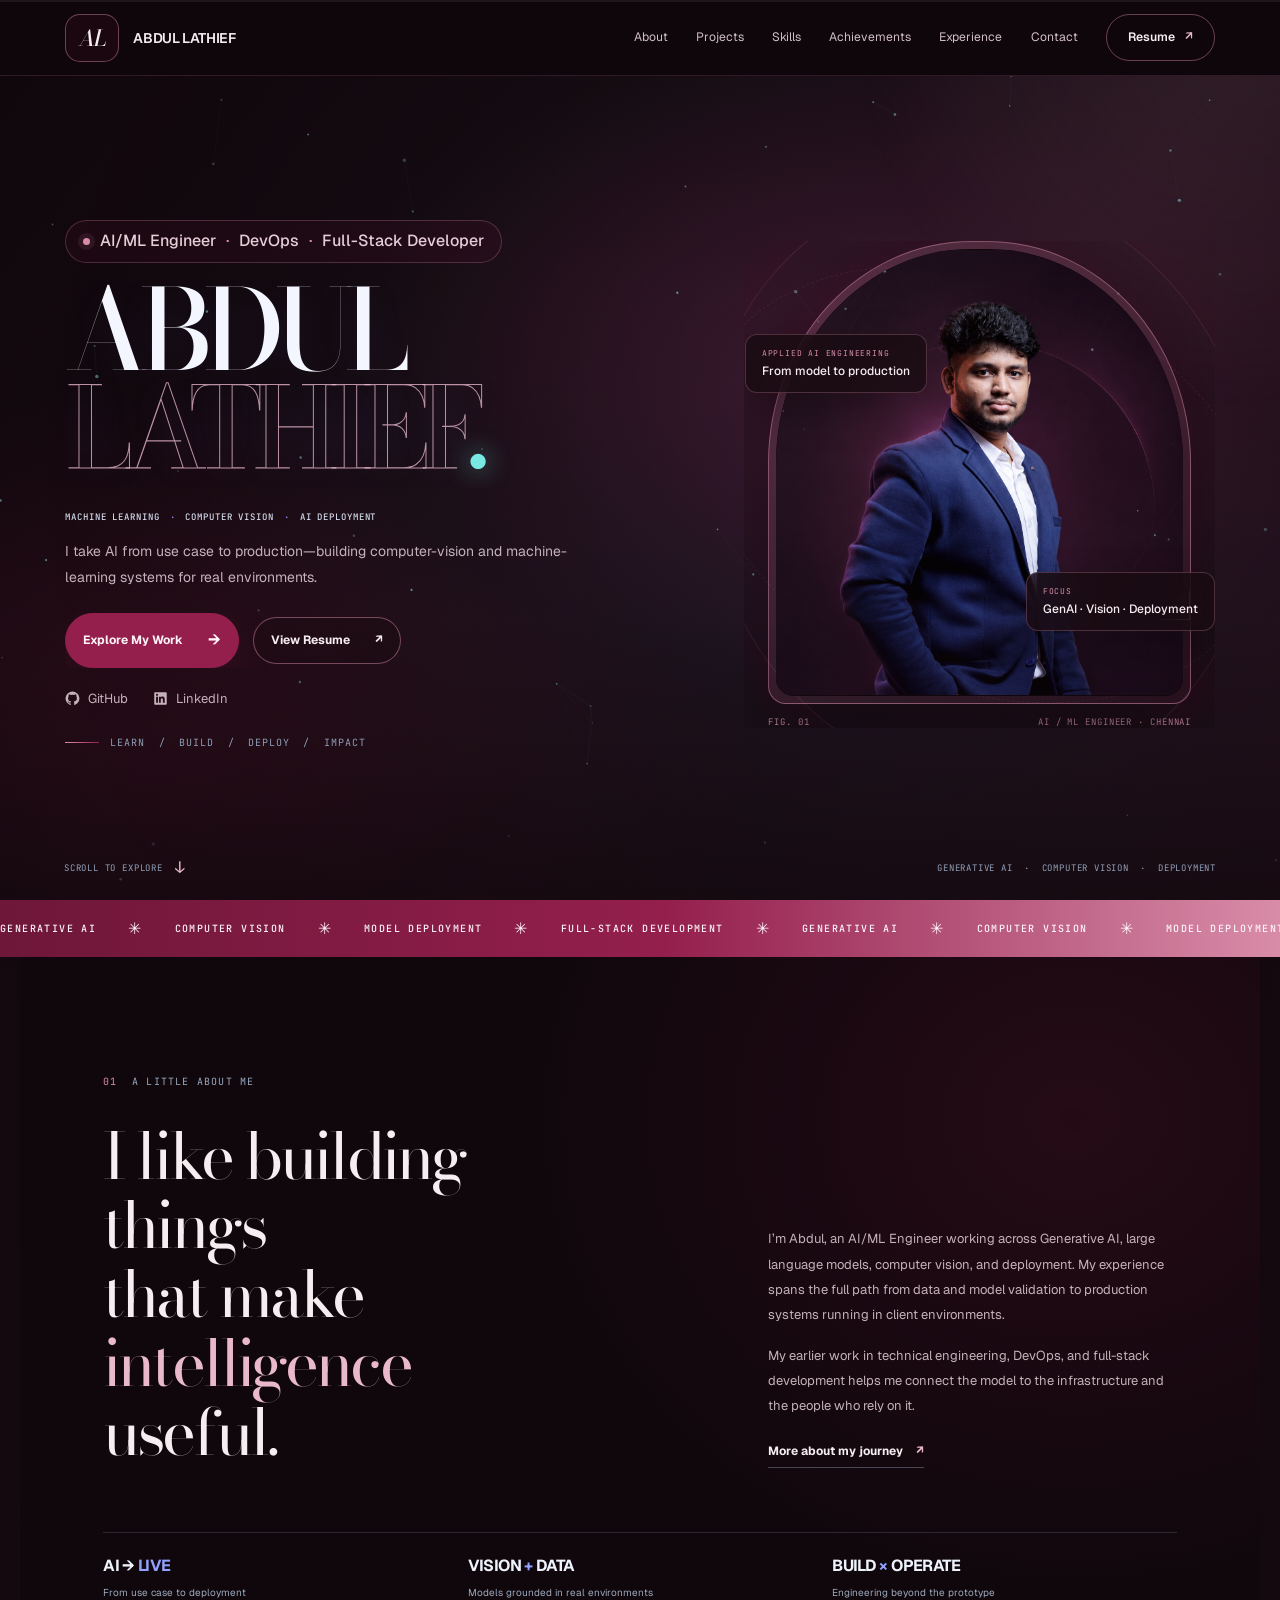
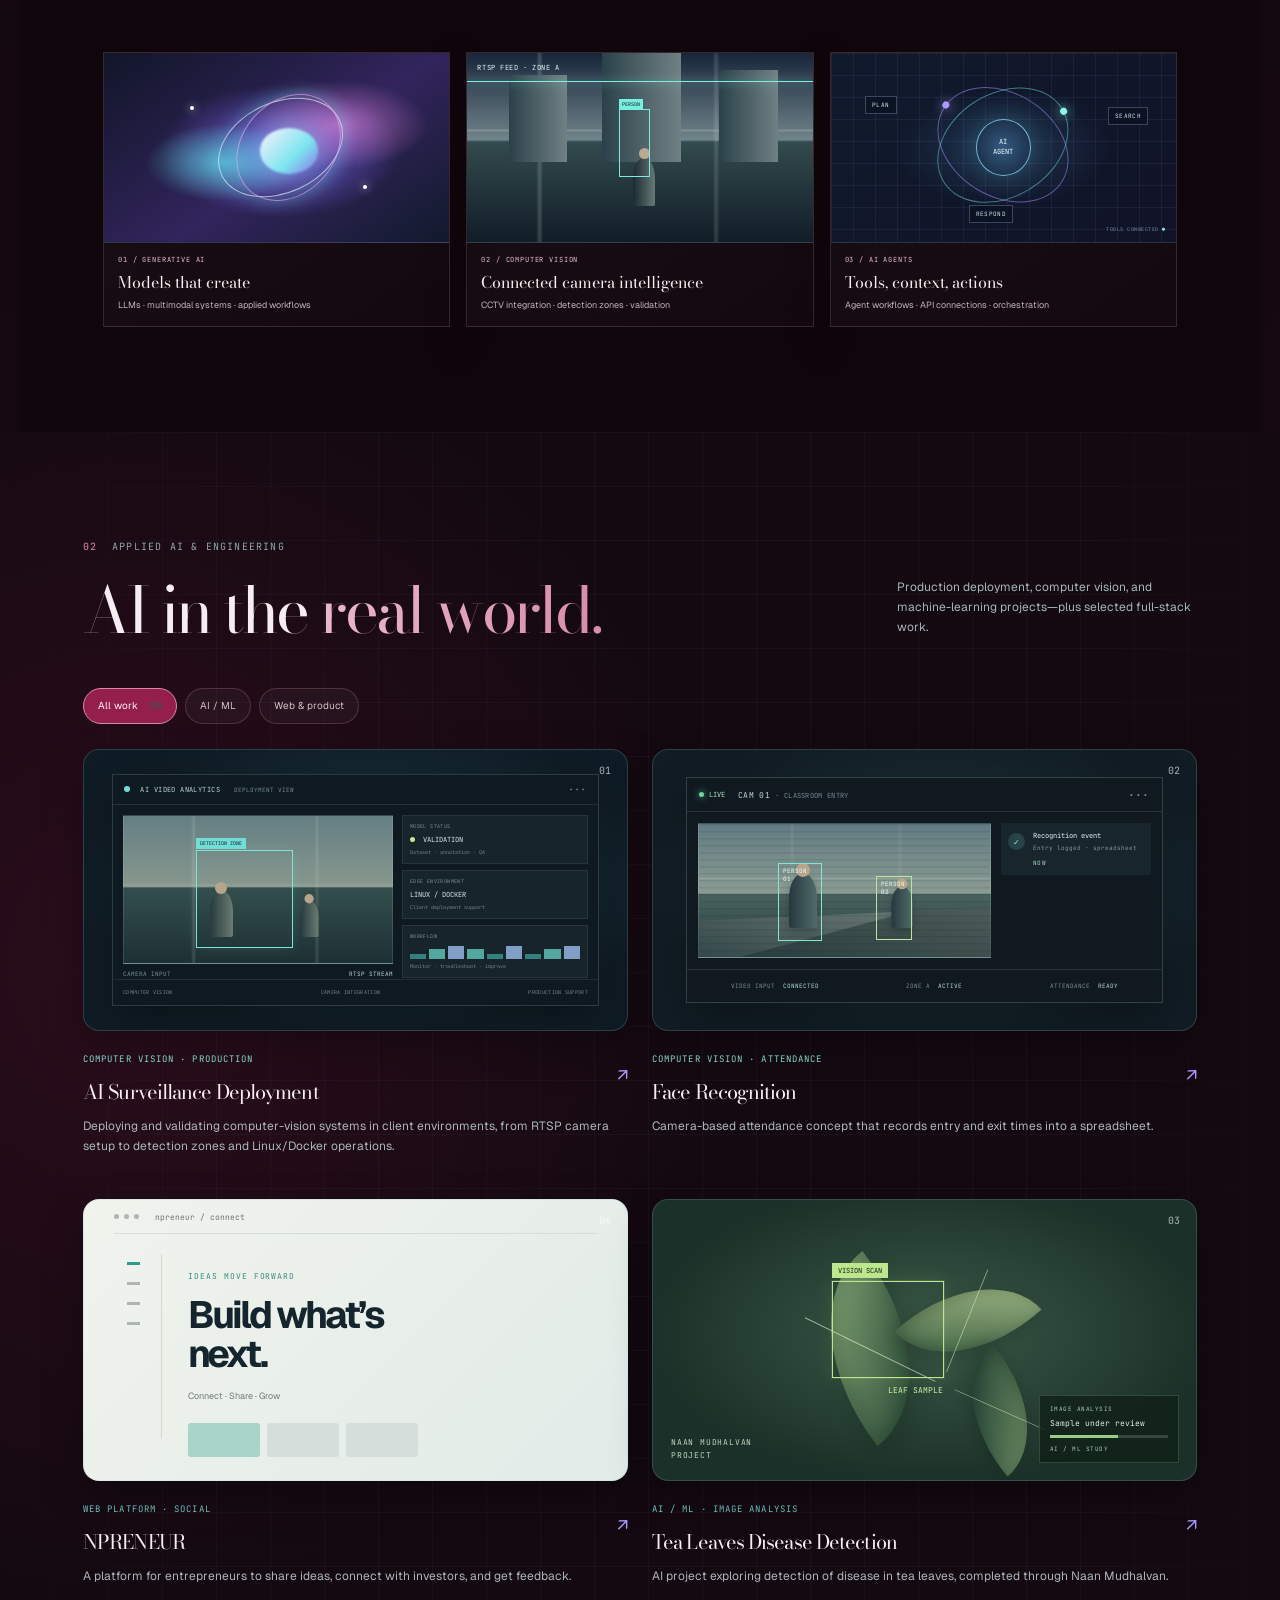
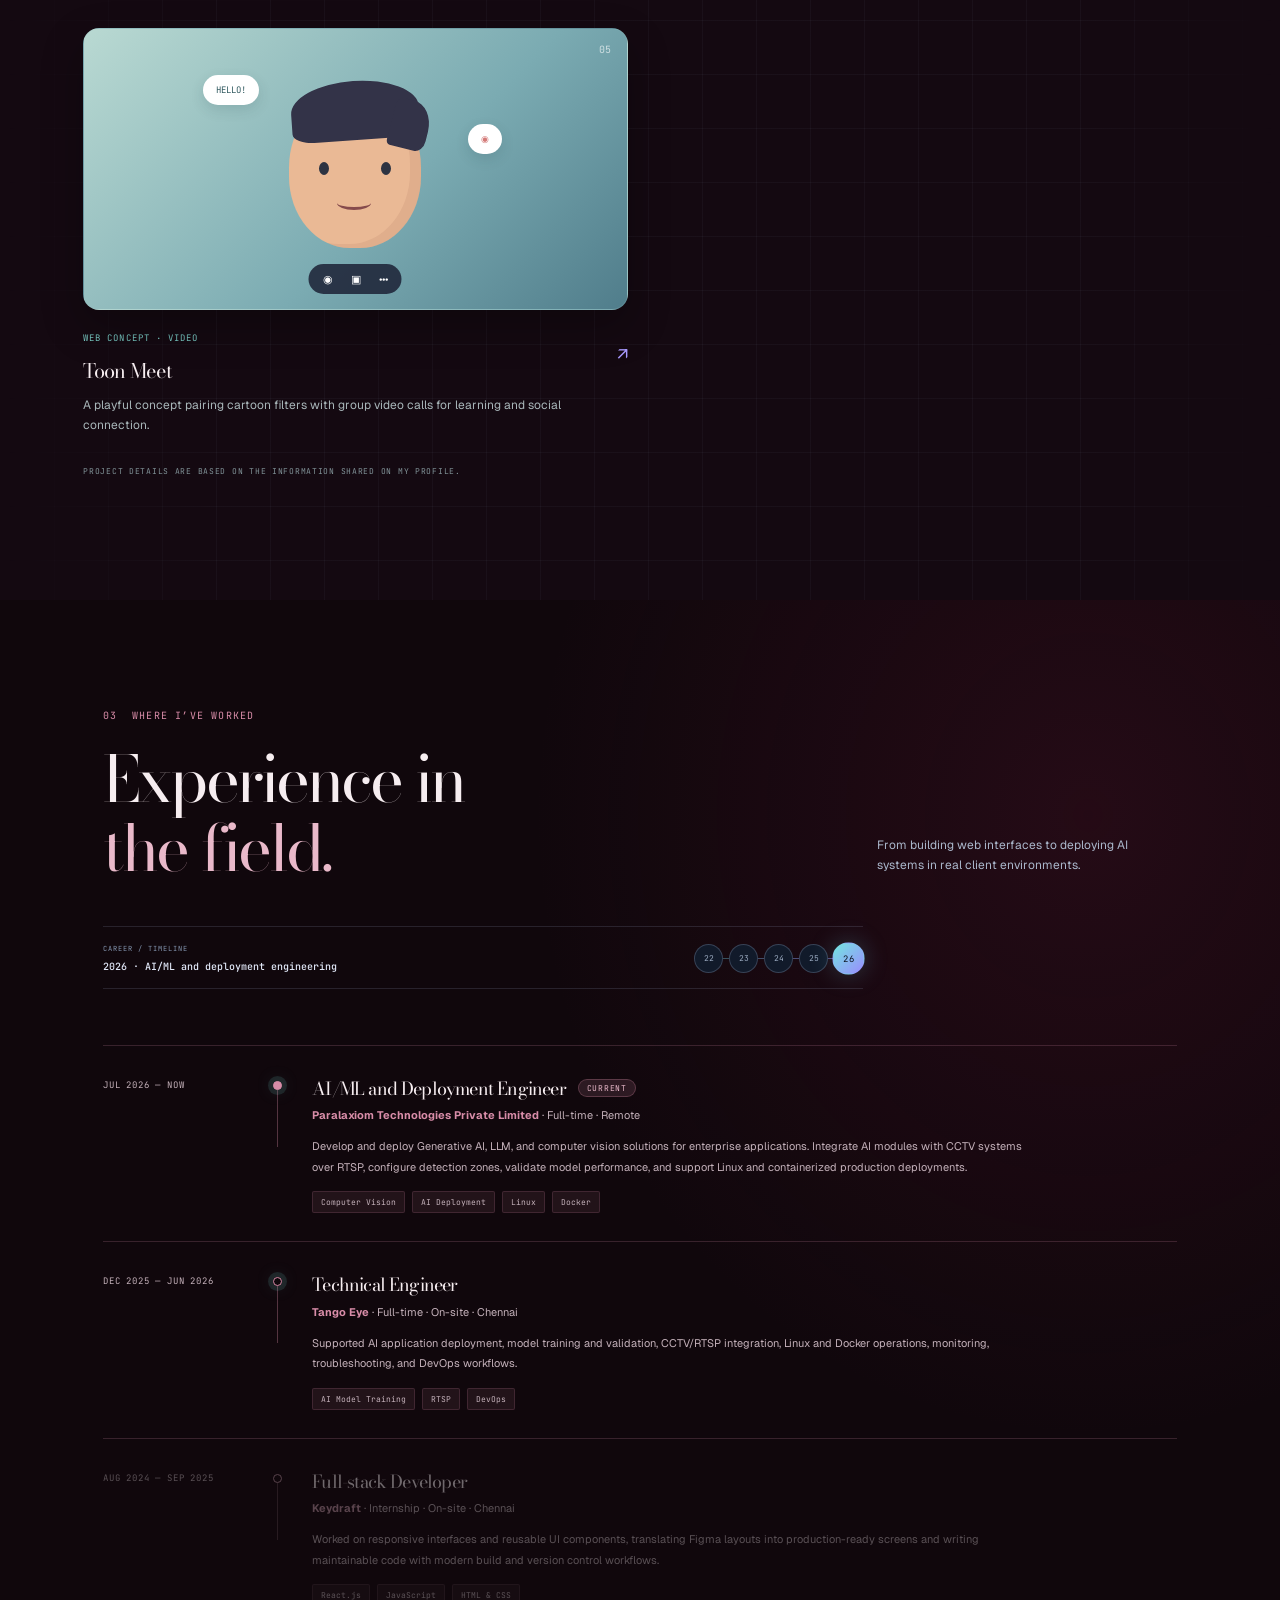
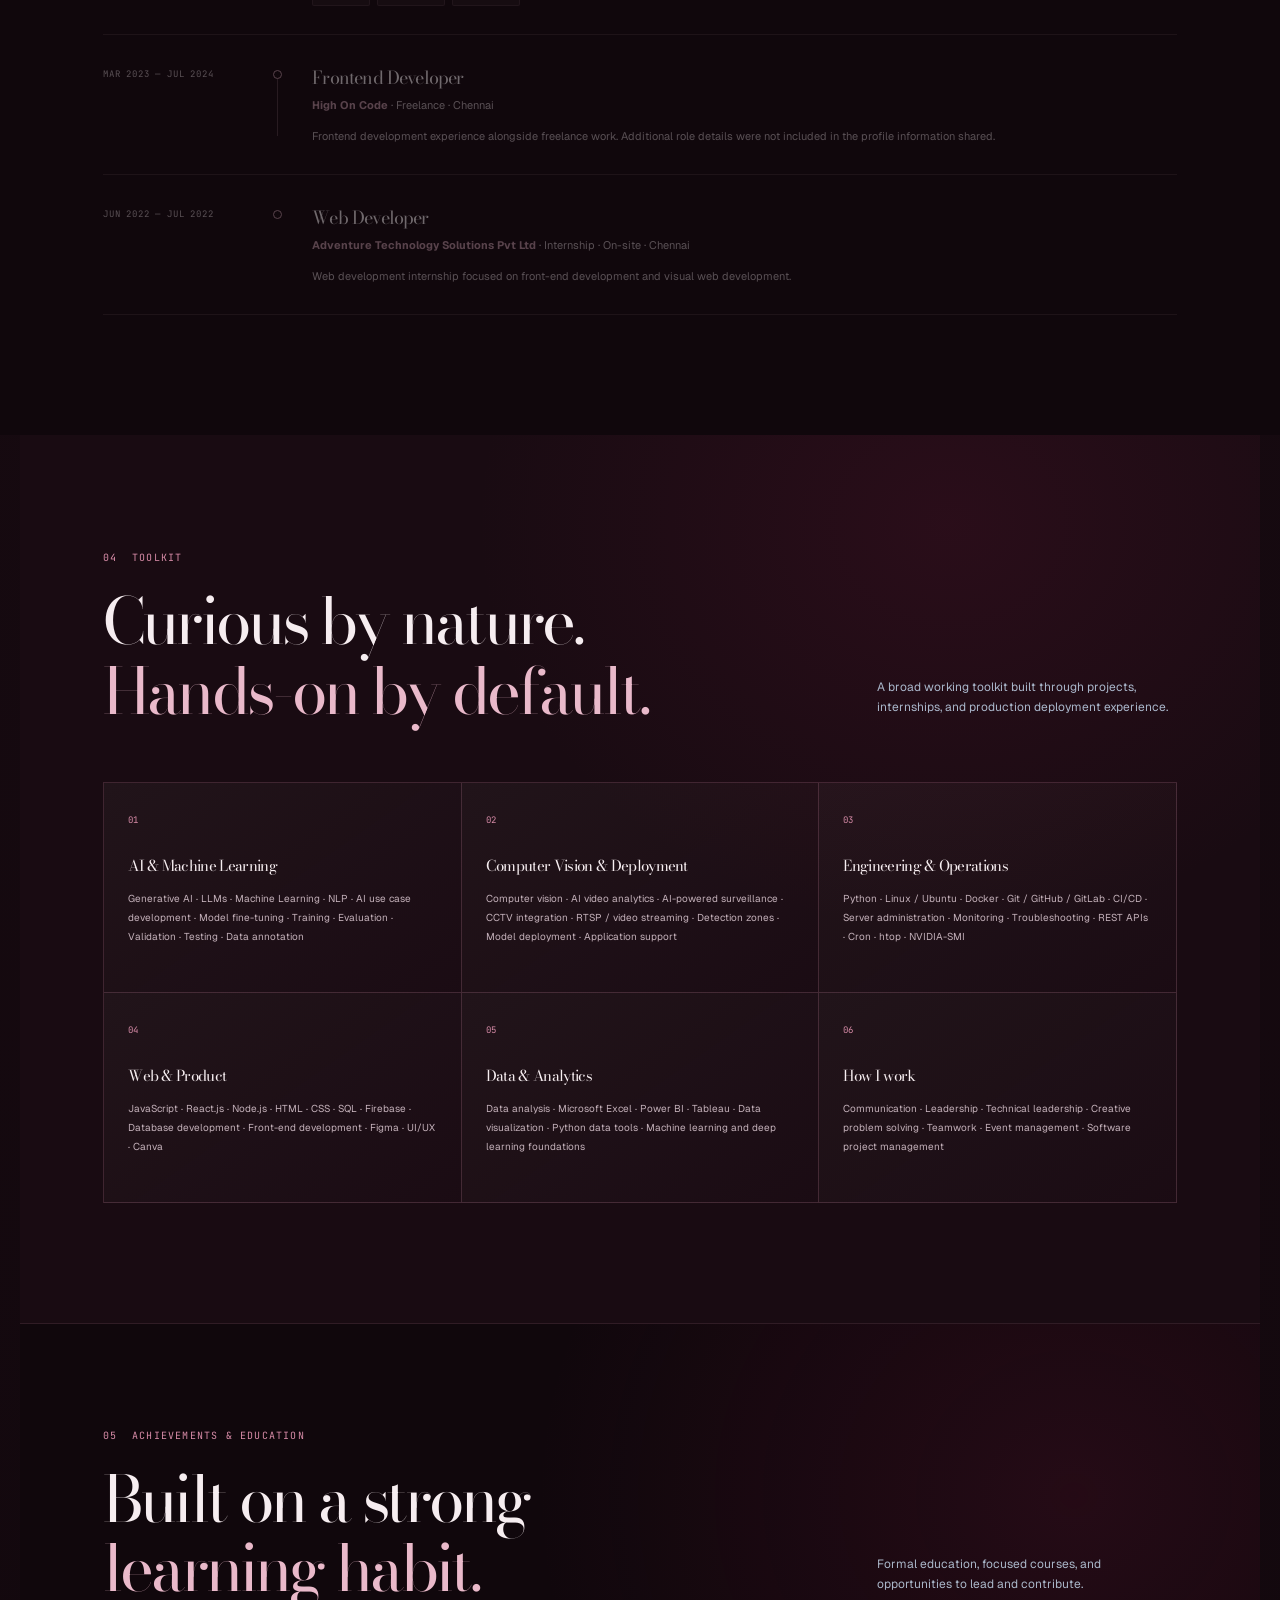
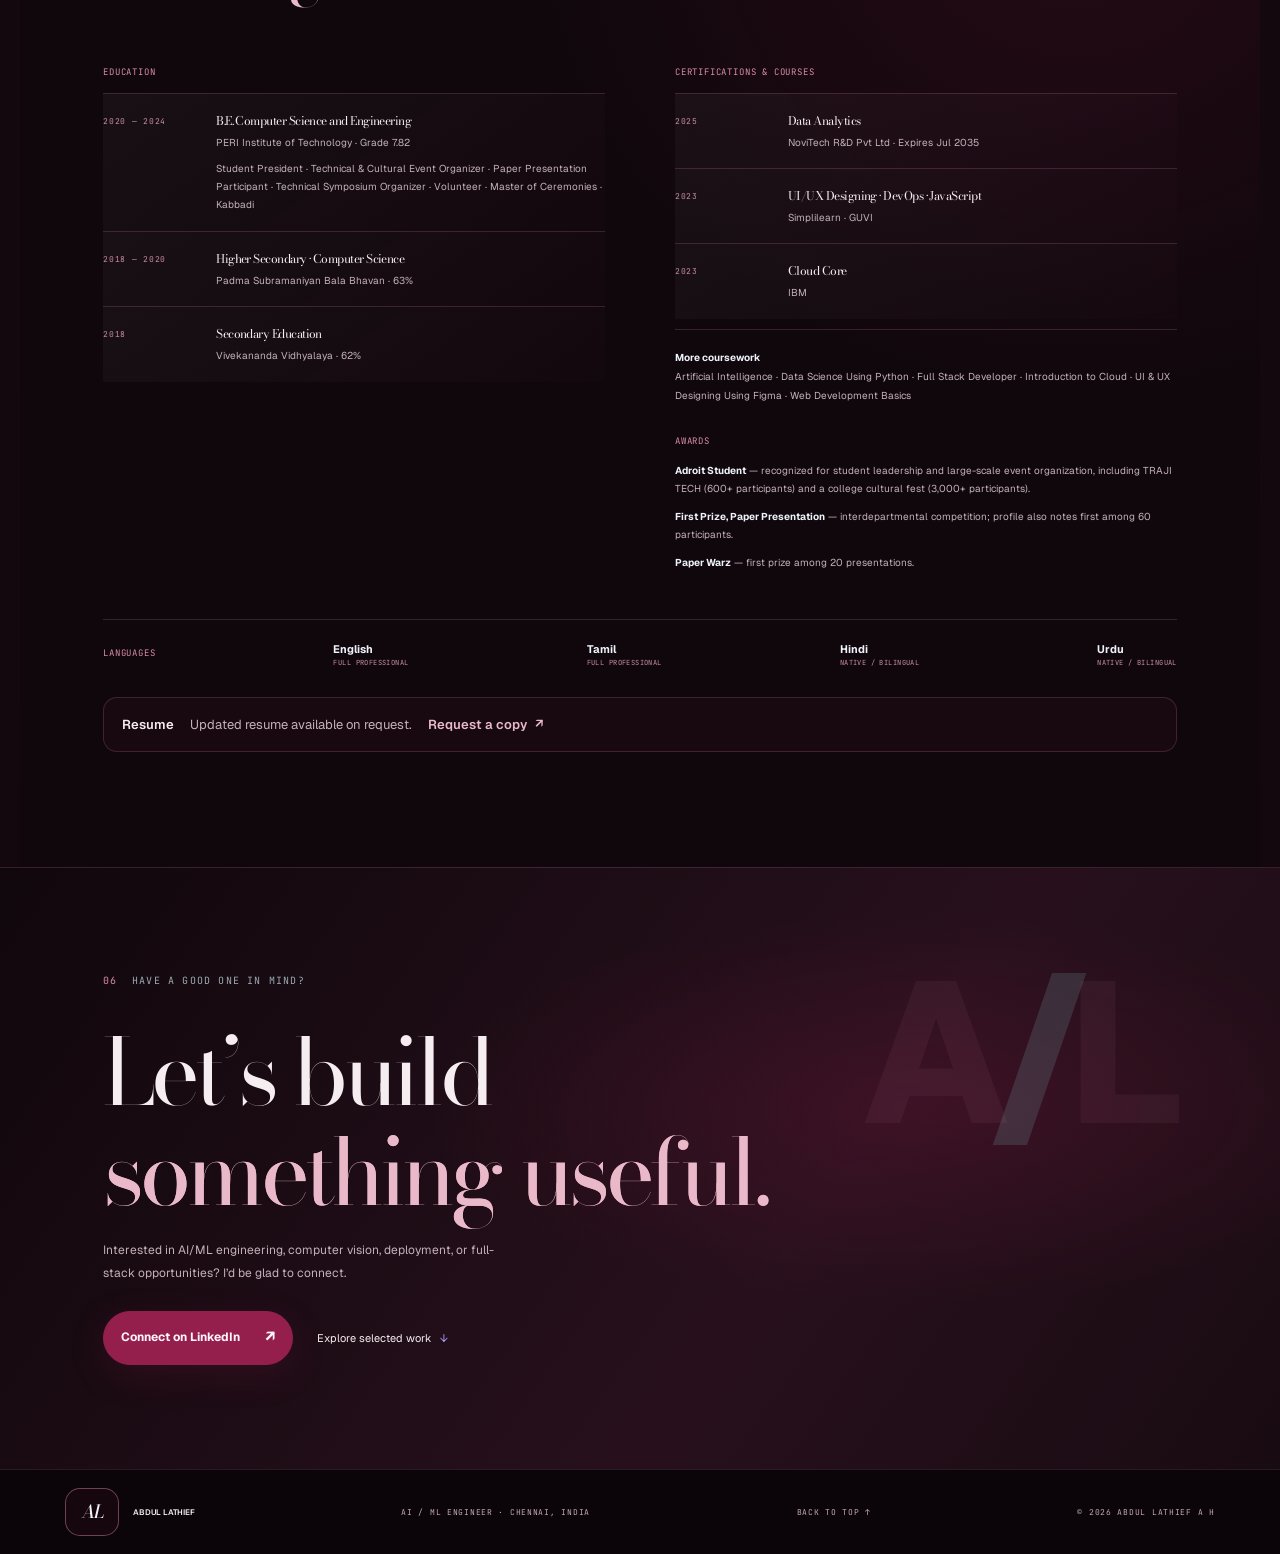
==== Abdul Lathief Portfolio.html @ 7bbe379c "Match reference portfolio header and hero" ====
<!doctype html>
<html lang="en">
<head>
  <meta charset="utf-8">
  <meta name="viewport" content="width=device-width, initial-scale=1">
  <meta name="theme-color" content="#10070c">
  <meta name="description" content="Abdul Lathief A H is an AI/ML and deployment engineer building practical AI, computer vision, and full-stack solutions.">
  <title>Abdul Lathief A H — AI/ML Engineer</title>
  <link rel="preconnect" href="https://fonts.googleapis.com">
  <link rel="preconnect" href="https://fonts.gstatic.com" crossorigin>
  <link href="https://fonts.googleapis.com/css2?family=Bodoni+Moda:opsz,wght@6..96,400;6..96,500&family=Geist:wght@300;400;500;600;700&family=JetBrains+Mono:wght@400;500&display=swap" rel="stylesheet">
  <link rel="stylesheet" href="styles.css">
  <script src="script.js" defer></script>
</head>
<body>
  <a class="skip-link" href="#main">Skip to content</a>
  <div class="scroll-progress" aria-hidden="true"><span id="scroll-progress-bar"></span></div>
  <header class="topbar">
    <a class="brand" href="#home" aria-label="Abdul Lathief home"><span class="brand-mark">AL</span><span class="brand-name">ABDUL LATHIEF</span></a>
    <button class="menu-toggle" type="button" aria-expanded="false" aria-controls="primary-nav"><span></span><span></span><span class="sr-only">Toggle navigation</span></button>
    <nav class="nav" id="primary-nav" aria-label="Primary navigation">
      <a href="#about">About</a><a href="#work">Projects</a><a href="#skills">Skills</a><a href="#achievements">Achievements</a><a href="#experience">Experience</a><a href="#contact">Contact</a>
      <a class="nav-resume" href="#resume">Resume <span aria-hidden="true">↗</span></a>
    </nav>
  </header>

  <main id="main">
    <section class="hero" id="home" aria-labelledby="hero-title">
      <canvas class="hero-atmosphere" id="hero-atmosphere" aria-hidden="true"></canvas>
      <div class="hero-copy">
        <p class="eyebrow role-pill hero-enter hero-enter-1"><span class="status-dot"></span> AI/ML Engineer <span class="eyebrow-divider">·</span> DevOps <span class="eyebrow-divider">·</span> Full-Stack Developer</p>
        <h1 id="hero-title" class="hero-name"><span class="name-line hero-enter hero-enter-2">ABDUL</span><span class="name-line name-outline hero-enter hero-enter-3">LATHIEF<span class="name-period">.</span></span></h1>
        <p class="hero-profession hero-enter hero-enter-4">MACHINE LEARNING <i>·</i> COMPUTER VISION <i>·</i> AI DEPLOYMENT</p>
        <p class="hero-lede hero-enter hero-enter-5">I take AI from use case to production—building computer-vision and machine-learning systems for real environments.</p>
        <div class="hero-actions hero-enter hero-enter-6"><a class="button button-light" href="#work">Explore My Work <span>→</span></a><a class="button button-outline" href="#resume">View Resume <span>↗</span></a></div>
        <div class="hero-socials hero-enter hero-enter-6" aria-label="Social profiles"><a href="https://github.com/ABD04" target="_blank" rel="noreferrer" aria-label="GitHub profile"><svg viewBox="0 0 24 24" aria-hidden="true"><path d="M12 .9a11.1 11.1 0 0 0-3.51 21.63c.56.1.76-.24.76-.54v-2.1c-3.1.67-3.76-1.32-3.76-1.32-.5-1.28-1.23-1.62-1.23-1.62-1.01-.7.08-.69.08-.69 1.12.08 1.7 1.15 1.7 1.15.99 1.69 2.59 1.2 3.22.92.1-.72.39-1.2.7-1.48-2.48-.28-5.09-1.25-5.09-5.54 0-1.22.44-2.22 1.15-3-.12-.28-.5-1.42.11-2.96 0 0 .94-.3 3.06 1.14a10.6 10.6 0 0 1 5.57 0c2.12-1.44 3.05-1.14 3.05-1.14.61 1.54.23 2.68.12 2.96.71.78 1.14 1.78 1.14 3.01 0 4.3-2.62 5.25-5.12 5.52.4.35.75 1.03.75 2.08v3.07c0 .3.2.65.77.54A11.1 11.1 0 0 0 12 .9Z"/></svg>GitHub</a><a href="https://www.linkedin.com/in/abdul-lathief-a-h-a59410236/" target="_blank" rel="noreferrer" aria-label="LinkedIn profile"><svg viewBox="0 0 24 24" aria-hidden="true"><path d="M20.45 2H3.55C2.69 2 2 2.68 2 3.52v16.96c0 .84.69 1.52 1.55 1.52h16.9c.86 0 1.55-.68 1.55-1.52V3.52c0-.84-.69-1.52-1.55-1.52ZM7.93 18.73H4.97V9.2h2.96v9.53ZM6.45 7.9a1.72 1.72 0 1 1 0-3.44 1.72 1.72 0 0 1 0 3.44Zm12.28 10.83h-2.95V14.1c0-1.1-.02-2.51-1.53-2.51-1.53 0-1.76 1.2-1.76 2.43v4.71H9.54V9.2h2.83v1.3h.04c.4-.75 1.36-1.53 2.8-1.53 3 0 3.55 1.97 3.55 4.53v5.23Z"/></svg>LinkedIn</a></div>
        <div class="hero-note"><span class="note-line"></span><span>LEARN&nbsp; / &nbsp;BUILD&nbsp; / &nbsp;DEPLOY&nbsp; / &nbsp;IMPACT</span></div>
      </div>
      <figure class="hero-portrait hero-enter hero-enter-4">
        <div class="portrait-frame">
          <img src="assets/images/abdul-lathief-portrait.png" width="1199" height="1312" alt="Abdul Lathief in a navy suit against a burgundy AI network background" fetchpriority="high" decoding="async">
          <span class="portrait-corner portrait-corner-tl" aria-hidden="true"></span>
          <span class="portrait-corner portrait-corner-br" aria-hidden="true"></span>
        </div>
        <figcaption class="portrait-caption"><span>FIG. 01</span><span>AI / ML ENGINEER · CHENNAI</span></figcaption>
        <p class="portrait-chip portrait-chip-a"><span>APPLIED AI ENGINEERING</span><b>From model to production</b></p>
        <p class="portrait-chip portrait-chip-b"><span>FOCUS</span><b>GenAI · Vision · Deployment</b></p>
      </figure>
      <div class="hero-bottom"><span>SCROLL TO EXPLORE</span><span class="scroll-arrow">↓</span><span class="hero-bottom-right">GENERATIVE AI&nbsp; · &nbsp;COMPUTER VISION&nbsp; · &nbsp;DEPLOYMENT</span></div>
    </section>

    <section class="ticker" aria-label="Focus areas"><div class="ticker-track"><span>GENERATIVE AI</span><i>✳</i><span>COMPUTER VISION</span><i>✳</i><span>MODEL DEPLOYMENT</span><i>✳</i><span>FULL-STACK DEVELOPMENT</span><i>✳</i><span>GENERATIVE AI</span><i>✳</i><span>COMPUTER VISION</span><i>✳</i><span>MODEL DEPLOYMENT</span><i>✳</i><span>FULL-STACK DEVELOPMENT</span><i>✳</i></div></section>

    <section class="section intro-section" id="about">
      <div class="section-kicker"><span>01</span><span> A LITTLE ABOUT ME</span></div>
      <div class="intro-content"><h2>I like building things<br>that make <em>intelligence</em><br>useful.</h2><div class="intro-body"><p>I’m Abdul, an AI/ML Engineer working across Generative AI, large language models, computer vision, and deployment. My experience spans the full path from data and model validation to production systems running in client environments.</p><p>My earlier work in technical engineering, DevOps, and full-stack development helps me connect the model to the infrastructure and the people who rely on it.</p><a class="arrow-link" href="#experience">More about my journey <span>↗</span></a></div></div>
      <div class="stat-row"><div class="stat"><strong>AI → <span>LIVE</span></strong><small>From use case to deployment</small></div><div class="stat"><strong>VISION <span>+</span> DATA</strong><small>Models grounded in real environments</small></div><div class="stat"><strong>BUILD <span>×</span> OPERATE</strong><small>Engineering beyond the prototype</small></div></div>
      <div class="ai-scene-strip" aria-label="AI engineering focus areas">
        <article class="ai-scene-card"><div class="strip-scene strip-gen"><span class="gen-orbit orbit-a"></span><span class="gen-orbit orbit-b"></span><span class="gen-core"></span><i class="gen-spark spark-a"></i><i class="gen-spark spark-b"></i><div class="generated-frame"></div></div><div class="ai-scene-caption"><span>01 / GENERATIVE AI</span><b>Models that create</b><small>LLMs · multimodal systems · applied workflows</small></div></article>
        <article class="ai-scene-card"><div class="strip-scene strip-cctv"><div class="strip-city"><i></i><i></i><i></i></div><span class="strip-camera-person"></span><span class="strip-camera-box"><b>PERSON</b></span><span class="strip-scanline"></span><span class="strip-rec">RTSP FEED · ZONE A</span></div><div class="ai-scene-caption"><span>02 / COMPUTER VISION</span><b>Connected camera intelligence</b><small>CCTV integration · detection zones · validation</small></div></article>
        <article class="ai-scene-card"><div class="strip-scene strip-agents"><div class="agent-orbit orbit-c"><i></i></div><div class="agent-orbit orbit-d"><i></i></div><span class="agent-hub">AI<br>AGENT</span><span class="agent-task task-one">PLAN</span><span class="agent-task task-two">SEARCH</span><span class="agent-task task-three">RESPOND</span><span class="agent-dash">TOOLS CONNECTED <b>●</b></span></div><div class="ai-scene-caption"><span>03 / AI AGENTS</span><b>Tools, context, actions</b><small>Agent workflows · API connections · orchestration</small></div></article>
      </div>
    </section>

    <section class="section work-section" id="work">
      <div class="section-heading"><div><div class="section-kicker"><span>02</span><span> APPLIED AI &amp; ENGINEERING</span></div><h2>AI in the <em>real world.</em></h2></div><p>Production deployment, computer vision, and machine-learning projects—plus selected full-stack work.</p></div>
      <div class="filters" role="group" aria-label="Filter projects"><button class="filter-button is-active" data-filter="all" aria-pressed="true">All work <span>05</span></button><button class="filter-button" data-filter="ai" aria-pressed="false">AI / ML</button><button class="filter-button" data-filter="web" aria-pressed="false">Web &amp; product</button></div>
      <div class="project-grid">
        <article class="project-card project-feature" data-category="ai" data-project="deployment">
          <button class="project-open" type="button" aria-label="View AI surveillance deployment details"><div class="project-art art-deployment"><div class="deploy-dashboard"><div class="deploy-header"><span><i></i> AI VIDEO ANALYTICS</span><b>DEPLOYMENT VIEW</b><span class="deploy-menu">•••</span></div><div class="deploy-body"><div class="deploy-camera"><div class="deploy-scene"><span class="scene-person"></span><span class="scene-person scene-person-two"></span><span class="scene-zone"></span><span class="scene-tag">DETECTION ZONE</span></div><div class="camera-caption"><span>CAMERA INPUT</span><b>RTSP STREAM</b></div></div><div class="deploy-side"><div class="deploy-card"><small>MODEL STATUS</small><b><i></i> VALIDATION</b><span>Dataset · annotation · QA</span></div><div class="deploy-card"><small>EDGE ENVIRONMENT</small><b>LINUX / DOCKER</b><span>Client deployment support</span></div><div class="deploy-card"><small>WORKFLOW</small><div class="workflow-bars"><i></i><i></i><i></i><i></i><i></i><i></i><i></i><i></i><i></i></div><span>Monitor · troubleshoot · improve</span></div></div></div><div class="deploy-footer"><span>COMPUTER VISION</span><span>CAMERA INTEGRATION</span><span>PRODUCTION SUPPORT</span></div></div><span class="art-number">01</span></div><div class="project-meta"><div><span class="project-type">COMPUTER VISION · PRODUCTION</span><h3>AI Surveillance Deployment</h3></div><span class="card-arrow">↗</span></div><p>Deploying and validating computer-vision systems in client environments, from RTSP camera setup to detection zones and Linux/Docker operations.</p></button>
        </article>
        <article class="project-card project-feature" data-category="ai" data-project="face">
          <button class="project-open" type="button" aria-label="View Face Recognition project details"><div class="project-art art-face"><div class="camera-panel"><div class="camera-top"><span class="cam-live"><i></i> LIVE</span><b>CAM 01 <small>· CLASSROOM ENTRY</small></b><span class="cam-menu">•••</span></div><div class="camera-view"><div class="cam-window"><span class="cam-person person-one"></span><span class="cam-person person-two"></span><span class="cam-box box-one">PERSON 01</span><span class="cam-box box-two">PERSON 02</span><div class="cam-floor"></div></div><div class="camera-status"><span class="status-check">✓</span><span><b>Recognition event</b><small>Entry logged · spreadsheet</small></span><span class="event-time">NOW</span></div></div><div class="camera-footer"><span>VIDEO INPUT <b>CONNECTED</b></span><span>ZONE A <b>ACTIVE</b></span><span>ATTENDANCE <b>READY</b></span></div></div><span class="art-number">02</span></div><div class="project-meta"><div><span class="project-type">COMPUTER VISION · ATTENDANCE</span><h3>Face Recognition</h3></div><span class="card-arrow">↗</span></div><p>Camera-based attendance concept that records entry and exit times into a spreadsheet.</p></button>
        </article>
        <article class="project-card" data-category="web" data-project="npreneur">
          <button class="project-open" type="button" aria-label="View NPRENEUR project details"><div class="project-art art-npreneur"><div class="browser-bar"><span></span><span></span><span></span><b>npreneur / connect</b></div><div class="np-layout"><div class="np-sidebar"><i></i><i></i><i></i><i></i></div><div class="np-main"><small>IDEAS MOVE FORWARD</small><b>Build what’s<br>next.</b><span>Connect · Share · Grow</span><div class="np-cards"><i></i><i></i><i></i></div></div></div><span class="art-number">04</span></div><div class="project-meta"><div><span class="project-type">WEB PLATFORM · SOCIAL</span><h3>NPRENEUR</h3></div><span class="card-arrow">↗</span></div><p>A platform for entrepreneurs to share ideas, connect with investors, and get feedback.</p></button>
        </article>
        <article class="project-card" data-category="ai" data-project="tea">
          <button class="project-open" type="button" aria-label="View Tea Leaves Disease Detection project details"><div class="project-art art-tea"><div class="leaf leaf-one"></div><div class="leaf leaf-two"></div><div class="leaf leaf-three"></div><div class="detection-box"><span>VISION SCAN</span><b>LEAF SAMPLE</b></div><div class="tea-readout"><span>IMAGE ANALYSIS</span><b>Sample under review</b><i><span></span></i><small>AI / ML STUDY</small></div><span class="art-number">03</span><div class="tea-caption">NAAN MUDHALVAN<br>PROJECT</div></div><div class="project-meta"><div><span class="project-type">AI / ML · IMAGE ANALYSIS</span><h3>Tea Leaves Disease Detection</h3></div><span class="card-arrow">↗</span></div><p>AI project exploring detection of disease in tea leaves, completed through Naan Mudhalvan.</p></button>
        </article>
        <article class="project-card" data-category="web" data-project="toon">
          <button class="project-open" type="button" aria-label="View Toon Meet project details"><div class="project-art art-toon"><div class="toon-bubble bubble-one">HELLO!</div><div class="toon-bubble bubble-two">◉</div><div class="toon-face"><div class="toon-hair"></div><div class="toon-eyes"><i></i><i></i></div><div class="toon-smile"></div></div><div class="video-controls"><span>◉</span><span>▣</span><span>•••</span></div><span class="art-number">05</span></div><div class="project-meta"><div><span class="project-type">WEB CONCEPT · VIDEO</span><h3>Toon Meet</h3></div><span class="card-arrow">↗</span></div><p>A playful concept pairing cartoon filters with group video calls for learning and social connection.</p></button>
        </article>
      </div>
      <p class="section-footnote">PROJECT DETAILS ARE BASED ON THE INFORMATION SHARED ON MY PROFILE.</p>
    </section>

    <section class="experience-section" id="experience">
      <div class="section experience-inner"><div class="section-heading"><div><div class="section-kicker"><span>03</span><span> WHERE I’VE WORKED</span></div><h2>Experience in<br><em>the field.</em></h2></div><p>From building web interfaces to deploying AI systems in real client environments.</p></div>
        <div class="career-track" aria-label="Select a year to explore my experience">
          <div class="career-track-copy"><span>CAREER / TIMELINE</span><b id="career-highlight" aria-live="polite">2026 · AI/ML and Deployment Engineer</b></div>
          <div class="career-years" role="group" aria-label="Career timeline years"><button type="button" data-career-year="2022">22</button><button type="button" data-career-year="2023">23</button><button type="button" data-career-year="2024">24</button><button type="button" data-career-year="2025">25</button><button type="button" data-career-year="2026" aria-pressed="true">26</button></div>
        </div>
        <div class="timeline">
          <article class="timeline-item current"><div class="timeline-date">JUL 2026 — NOW</div><div class="timeline-marker"></div><div class="timeline-main"><div class="role-line"><h3>AI/ML and Deployment Engineer</h3><span class="current-pill">CURRENT</span></div><p class="company">Paralaxiom Technologies Private Limited <span>· Full-time · Remote</span></p><p class="role-description">Develop and deploy Generative AI, LLM, and computer vision solutions for enterprise applications. Integrate AI modules with CCTV systems over RTSP, configure detection zones, validate model performance, and support Linux and containerized production deployments.</p><div class="role-tags"><span>Computer Vision</span><span>AI Deployment</span><span>Linux</span><span>Docker</span></div></div></article>
          <article class="timeline-item"><div class="timeline-date">DEC 2025 — JUN 2026</div><div class="timeline-marker"></div><div class="timeline-main"><h3>Technical Engineer</h3><p class="company">Tango Eye <span>· Full-time · On-site · Chennai</span></p><p class="role-description">Supported AI application deployment, model training and validation, CCTV/RTSP integration, Linux and Docker operations, monitoring, troubleshooting, and DevOps workflows.</p><div class="role-tags"><span>AI Model Training</span><span>RTSP</span><span>DevOps</span></div></div></article>
          <article class="timeline-item"><div class="timeline-date">AUG 2024 — SEP 2025</div><div class="timeline-marker"></div><div class="timeline-main"><h3>Full-stack Developer</h3><p class="company">Keydraft <span>· Internship · On-site · Chennai</span></p><p class="role-description">Worked on responsive interfaces and reusable UI components, translating Figma layouts into production-ready screens and writing maintainable code with modern build and version control workflows.</p><div class="role-tags"><span>React.js</span><span>JavaScript</span><span>HTML &amp; CSS</span></div></div></article>
          <article class="timeline-item"><div class="timeline-date">MAR 2023 — JUL 2024</div><div class="timeline-marker"></div><div class="timeline-main"><h3>Frontend Developer</h3><p class="company">High On Code <span>· Freelance · Chennai</span></p><p class="role-description">Frontend development experience alongside freelance work. Additional role details were not included in the profile information shared.</p></div></article>
          <article class="timeline-item"><div class="timeline-date">JUN 2022 — JUL 2022</div><div class="timeline-marker"></div><div class="timeline-main"><h3>Web Developer</h3><p class="company">Adventure Technology Solutions Pvt Ltd <span>· Internship · On-site · Chennai</span></p><p class="role-description">Web development internship focused on front-end development and visual web development.</p></div></article>
        </div>
      </div>
    </section>

    <section class="section capability-section" id="skills">
      <div class="section-heading"><div><div class="section-kicker"><span>04</span><span> TOOLKIT</span></div><h2>Curious by nature.<br><em>Hands-on by default.</em></h2></div><p>A broad working toolkit built through projects, internships, and production deployment experience.</p></div>
      <div class="capability-grid">
        <article class="capability"><span class="cap-index">01</span><h3>AI &amp; Machine Learning</h3><p>Generative AI · LLMs · Machine Learning · NLP · AI use case development · Model fine-tuning · Training · Evaluation · Validation · Testing · Data annotation</p></article>
        <article class="capability"><span class="cap-index">02</span><h3>Computer Vision &amp; Deployment</h3><p>Computer vision · AI video analytics · AI-powered surveillance · CCTV integration · RTSP / video streaming · Detection zones · Model deployment · Application support</p></article>
        <article class="capability"><span class="cap-index">03</span><h3>Engineering &amp; Operations</h3><p>Python · Linux / Ubuntu · Docker · Git / GitHub / GitLab · CI/CD · Server administration · Monitoring · Troubleshooting · REST APIs · Cron · htop · NVIDIA-SMI</p></article>
        <article class="capability"><span class="cap-index">04</span><h3>Web &amp; Product</h3><p>JavaScript · React.js · Node.js · HTML · CSS · SQL · Firebase · Database development · Front-end development · Figma · UI/UX · Canva</p></article>
        <article class="capability"><span class="cap-index">05</span><h3>Data &amp; Analytics</h3><p>Data analysis · Microsoft Excel · Power BI · Tableau · Data visualization · Python data tools · Machine learning and deep learning foundations</p></article>
        <article class="capability"><span class="cap-index">06</span><h3>How I work</h3><p>Communication · Leadership · Technical leadership · Creative problem solving · Teamwork · Event management · Software project management</p></article>
      </div>
    </section>

    <section class="section education-section" id="achievements">
      <div class="section-heading"><div><div class="section-kicker"><span>05</span><span> ACHIEVEMENTS &amp; EDUCATION</span></div><h2>Built on a strong<br><em>learning habit.</em></h2></div><p>Formal education, focused courses, and opportunities to lead and contribute.</p></div>
      <div class="learning-grid"><div class="learning-column"><h3 class="column-label">EDUCATION</h3><article class="learning-item"><span class="learning-year">2020 — 2024</span><div><h4>B.E. Computer Science and Engineering</h4><p>PERI Institute of Technology · Grade 7.82</p><p class="learning-detail">Student President · Technical &amp; Cultural Event Organizer · Paper Presentation Participant · Technical Symposium Organizer · Volunteer · Master of Ceremonies · Kabbadi</p></div></article><article class="learning-item"><span class="learning-year">2018 — 2020</span><div><h4>Higher Secondary · Computer Science</h4><p>Padma Subramaniyan Bala Bhavan · 63%</p></div></article><article class="learning-item"><span class="learning-year">2018</span><div><h4>Secondary Education</h4><p>Vivekananda Vidhyalaya · 62%</p></div></article></div>
      <div class="learning-column"><h3 class="column-label">CERTIFICATIONS &amp; COURSES</h3><article class="learning-item"><span class="learning-year">2025</span><div><h4>Data Analytics</h4><p>NoviTech R&amp;D Pvt Ltd · Expires Jul 2035</p></div></article><article class="learning-item"><span class="learning-year">2023</span><div><h4>UI/UX Designing · DevOps · JavaScript</h4><p>Simplilearn · GUVI</p></div></article><article class="learning-item"><span class="learning-year">2023</span><div><h4>Cloud Core</h4><p>IBM</p></div></article><p class="course-list"><b>More coursework</b><br>Artificial Intelligence · Data Science Using Python · Full Stack Developer · Introduction to Cloud · UI &amp; UX Designing Using Figma · Web Development Basics</p><h3 class="column-label awards-label">AWARDS</h3><p class="award-copy"><b>Adroit Student</b> — recognized for student leadership and large-scale event organization, including TRAJI TECH (600+ participants) and a college cultural fest (3,000+ participants).</p><p class="award-copy"><b>First Prize, Paper Presentation</b> — interdepartmental competition; profile also notes first among 60 participants.</p><p class="award-copy"><b>Paper Warz</b> — first prize among 20 presentations.</p></div></div>
      <div class="language-row"><span class="column-label">LANGUAGES</span><span>English <small>FULL PROFESSIONAL</small></span><span>Tamil <small>FULL PROFESSIONAL</small></span><span>Hindi <small>NATIVE / BILINGUAL</small></span><span>Urdu <small>NATIVE / BILINGUAL</small></span></div>
      <p class="resume-note" id="resume"><b>Resume</b><span>Updated resume available on request.</span><a href="#contact">Request a copy <span>↗</span></a></p>
    </section>

    <section class="contact-section" id="contact"><div class="contact-inner"><div class="section-kicker"><span>06</span><span> HAVE A GOOD ONE IN MIND?</span></div><h2>Let’s build<br><em>something useful.</em></h2><p>Interested in AI/ML engineering, computer vision, deployment, or full-stack opportunities? I’d be glad to connect.</p><div class="contact-actions"><a class="button button-light" href="https://www.linkedin.com/in/abdul-lathief-a-h-a59410236/" target="_blank" rel="noreferrer">Connect on LinkedIn <span>↗</span></a><a class="contact-link" href="#work">Explore selected work <span>↓</span></a></div><span class="contact-decoration">A<span>/</span>L</span></div></section>
  </main>
  <footer class="footer"><a class="brand footer-brand" href="#home"><span class="brand-mark">AL</span><span class="brand-name">ABDUL LATHIEF</span></a><span>AI / ML ENGINEER · CHENNAI, INDIA</span><a href="#home">BACK TO TOP ↑</a><span>© <span id="year"></span> ABDUL LATHIEF A H</span></footer>

  <dialog class="project-dialog" aria-labelledby="dialog-title"><button class="dialog-close" type="button" aria-label="Close project details">×</button><p class="eyebrow dialog-kicker">PROJECT NOTE</p><h2 id="dialog-title"></h2><p class="dialog-copy"></p><div class="dialog-tags"></div></dialog>
</body>
</html>
---- styles.css ----
﻿:root{--ink:#111720;--muted:#68717d;--paper:#f2f1ec;--white:#fff;--line:#d8d9d5;--dark:#10151d;--dark-2:#171e28;--cyan:#6fe7dc;--lime:#d2f36b;--blue:#49a7ff;--mono:"DM Mono",monospace;--sans:"Manrope",Arial,sans-serif;--max:1240px}*{box-sizing:border-box}html{scroll-behavior:smooth;scroll-padding-top:86px}body{margin:0;background:var(--paper);color:var(--ink);font-family:var(--sans);font-size:15px;line-height:1.65;-webkit-font-smoothing:antialiased}a{color:inherit;text-decoration:none}button{font:inherit}.sr-only{position:absolute;width:1px;height:1px;padding:0;margin:-1px;overflow:hidden;clip:rect(0,0,0,0);white-space:nowrap;border:0}.skip-link{position:fixed;left:12px;top:-60px;background:var(--lime);padding:10px 15px;z-index:100;color:var(--ink)}.skip-link:focus{top:12px}.topbar{height:76px;padding:0 max(calc((100vw - var(--max))/2),5.1vw);display:flex;align-items:center;justify-content:space-between;background:rgba(16,21,29,.97);color:#fff;position:sticky;top:0;z-index:20;border-bottom:1px solid rgba(255,255,255,.1)}.brand{display:flex;gap:11px;align-items:center}.brand-mark{font-size:21px;font-weight:800;letter-spacing:-2px}.brand-mark span{color:var(--cyan)}.brand-name{font:500 10px var(--mono);letter-spacing:.13em;color:#bdc5ce}.nav{display:flex;align-items:center;gap:34px;font-size:12px;color:#c3c8d0}.nav a{transition:color .2s}.nav a:hover,.nav a:focus-visible{color:var(--cyan)}.nav-contact{border:1px solid #69717a;border-radius:30px;padding:9px 15px;color:white!important}.nav-contact span{color:var(--cyan);margin-left:8px}.menu-toggle{display:none;background:none;border:0;color:white}.hero{background:var(--dark);color:#fff;min-height:610px;position:relative;padding:86px max(calc((100vw - var(--max))/2),5.1vw) 70px;display:grid;grid-template-columns:1.02fr .98fr;align-items:center;overflow:hidden}.hero:before{content:"";position:absolute;width:700px;height:700px;border-radius:50%;left:-480px;top:-460px;background:radial-gradient(circle,rgba(73,167,255,.08),transparent 65%);pointer-events:none}.hero-copy{position:relative;z-index:2;padding-bottom:22px}.eyebrow,.section-kicker,.project-type,.column-label,.hero-bottom,.hero-note,.visual-label,.visual-coordinate,.visual-index,.section-footnote,.timeline-date,.current-pill,.learning-year,.language-row small,.footer>span,.footer>a:last-of-type{font:400 10px var(--mono);letter-spacing:.09em}.eyebrow{display:flex;align-items:center;gap:10px;color:#acb5c0;margin:0 0 25px}.status-dot{width:7px;height:7px;border-radius:50%;background:var(--lime);box-shadow:0 0 0 4px rgba(210,243,107,.13)}.eyebrow-divider{color:var(--cyan)}h1{font-size:clamp(56px,7.25vw,96px);letter-spacing:-.085em;line-height:.98;margin:0;font-weight:700}.outline-text{color:transparent;-webkit-text-stroke:1.3px rgba(255,255,255,.75)}.accent-text{color:var(--cyan)}.hero-lede{max-width:470px;color:#a8b1bc;font-size:14px;line-height:1.85;margin:28px 0 26px}.hero-actions,.contact-actions{display:flex;align-items:center;gap:24px}.button{display:inline-flex;align-items:center;gap:25px;padding:13px 17px;font-size:12px;font-weight:700;transition:transform .2s,background .2s}.button:hover{transform:translateY(-2px)}.button-light{background:var(--lime);color:#161d24}.button-light span{font-size:16px}.text-link{font-size:12px;color:#d5dbe2}.text-link span{color:var(--cyan);padding-left:7px}.hero-note{margin-top:58px;display:flex;align-items:center;gap:11px;color:#82909f}.note-line{display:inline-block;height:1px;width:34px;background:var(--cyan)}.hero-visual{height:min(420px,36vw);min-height:330px;max-width:530px;margin:0 0 0 auto;width:100%;border:1px solid rgba(192,212,228,.2);position:relative;overflow:hidden;background:radial-gradient(ellipse at 50% 45%,rgba(29,101,134,.25),transparent 40%),linear-gradient(135deg,#111923,#0d1219 60%,#131a24)}.visual-grid{position:absolute;inset:0;background-image:linear-gradient(rgba(161,197,208,.06) 1px,transparent 1px),linear-gradient(90deg,rgba(161,197,208,.06) 1px,transparent 1px);background-size:38px 38px;mask-image:linear-gradient(transparent,#000 22%,#000 90%,transparent)}.visual-orbit{position:absolute;border:1px solid rgba(111,231,220,.2);border-radius:50%;left:50%;top:48%;transform:translate(-50%,-50%)}.orbit-one{width:220px;height:220px}.orbit-two{width:345px;height:345px;border-style:dashed;animation:orbit 65s linear infinite}@keyframes orbit{to{transform:translate(-50%,-50%) rotate(360deg)}}.visual-center{position:absolute;left:50%;top:48%;transform:translate(-50%,-50%);display:flex;flex-direction:column;align-items:center;gap:14px}.center-ring{width:100px;height:100px;border:1px solid var(--cyan);border-radius:50%;display:grid;place-items:center;box-shadow:0 0 40px rgba(111,231,220,.12),inset 0 0 25px rgba(111,231,220,.07);position:relative}.center-ring:before,.center-ring:after{content:"";position:absolute;border:1px solid rgba(111,231,220,.36);border-radius:50%;inset:12px}.center-ring:after{inset:-8px;border-color:rgba(111,231,220,.2)}.center-core{width:19px;height:19px;background:var(--cyan);border-radius:50%;box-shadow:0 0 22px var(--cyan)}.center-caption{text-align:center;font:500 9px/1.5 var(--mono);letter-spacing:.16em;color:#f0fbfa}.scan-line{position:absolute;top:0;left:0;width:100%;height:1px;background:linear-gradient(90deg,transparent,var(--cyan),transparent);box-shadow:0 0 14px var(--cyan);opacity:.7;animation:scan 5s ease-in-out infinite alternate}@keyframes scan{from{top:18%}to{top:82%}}.visual-label{position:absolute;color:#8296a5;font-size:8px;line-height:1.8}.visual-label b{display:block;color:#d5e2e8;font-weight:400}.label-top{left:20px;top:19px}.label-right{right:17px;top:42%}.label-bottom{left:20px;bottom:18px}.visual-coordinate{position:absolute;right:17px;bottom:16px;color:#697f8c;font-size:8px;line-height:1.8}.visual-index{position:absolute;left:19px;top:43%;font-size:8px;line-height:1.9;color:#778d9b}.visual-cross{position:absolute;color:var(--cyan);font:18px var(--mono);opacity:.7}.cross-a{top:31%;left:28%}.cross-b{bottom:23%;right:30%}.hero-bottom{position:absolute;left:max(calc((100vw - var(--max))/2),5.1vw);right:max(calc((100vw - var(--max))/2),5.1vw);bottom:22px;display:flex;align-items:center;gap:12px;color:#75818e;font-size:9px}.scroll-arrow{font-size:16px;color:var(--cyan)}.hero-bottom-right{margin-left:auto}.ticker{height:57px;overflow:hidden;background:var(--cyan);color:#14222a;display:flex;align-items:center}.ticker-track{display:flex;align-items:center;gap:32px;white-space:nowrap;min-width:max-content;animation:ticker 34s linear infinite;font:500 10px var(--mono);letter-spacing:.14em}.ticker-track i{font-style:normal;font-size:16px}@keyframes ticker{to{transform:translateX(-50%)}}.section{max-width:var(--max);margin:0 auto;padding:115px 6.5vw}.section-kicker{display:flex;align-items:center;gap:15px;color:#697681}.section-kicker span:first-child{color:#1b3946}.section-kicker span:last-child{letter-spacing:.12em}.intro-section{padding-top:118px;padding-bottom:105px}.intro-content{display:grid;grid-template-columns:1.05fr .8fr;gap:12%;align-items:end;margin:34px 0 64px}.intro-content h2,.section-heading h2,.contact-inner h2{font-size:clamp(38px,5vw,64px);letter-spacing:-.07em;line-height:1.08;font-weight:600;margin:0}.intro-content h2 em,.section-heading h2 em,.contact-inner h2 em{font-style:normal;color:#87939a}.intro-body{max-width:465px}.intro-body p{color:#616b73;font-size:13px;line-height:1.95;margin:0 0 15px}.arrow-link{display:inline-block;margin-top:8px;font-size:12px;font-weight:700;border-bottom:1px solid #abb5b7;padding-bottom:5px}.arrow-link span{margin-left:10px;color:#278d8c}.stat-row{display:grid;grid-template-columns:repeat(3,1fr);border-top:1px solid var(--line);padding-top:20px;gap:20px}.stat strong{display:block;font-size:16px;letter-spacing:-.04em}.stat strong span{color:#409a9a}.stat small{color:#77818a;font-size:10px}.work-section{padding-top:108px;padding-bottom:124px;border-top:1px solid #deded8;max-width:none}.section-heading{max-width:var(--max);margin:0 auto;display:flex;justify-content:space-between;align-items:end;gap:50px}.section-heading h2{margin-top:23px}.section-heading>p{max-width:300px;color:#6d777e;font-size:12px;margin:0 0 8px}.filters{max-width:var(--max);margin:47px auto 23px;display:flex;gap:8px;flex-wrap:wrap}.filter-button{background:transparent;border:1px solid #d4d7d1;border-radius:30px;padding:9px 14px;font-size:10px;color:#69727a;cursor:pointer;transition:.2s}.filter-button span{padding-left:8px;color:#97a0a2}.filter-button:hover,.filter-button.is-active{background:var(--dark);border-color:var(--dark);color:white}.project-grid{max-width:var(--max);margin:0 auto;display:grid;grid-template-columns:1fr 1fr;gap:42px 24px}.project-card{min-width:0;transition:opacity .2s,transform .2s}.project-card.is-hidden{display:none}.project-open{display:block;width:100%;text-align:left;background:none;border:0;padding:0;color:inherit;cursor:pointer}.project-art{height:282px;position:relative;overflow:hidden;background:#182531}.art-number{position:absolute;top:14px;right:16px;font:10px var(--mono);color:rgba(255,255,255,.65)}.project-meta{display:flex;justify-content:space-between;align-items:center;margin-top:14px}.project-type{font-size:8px;color:#79878b;letter-spacing:.12em}.project-meta h3{font-size:19px;letter-spacing:-.04em;margin:5px 0 0;font-weight:600}.card-arrow{font-size:18px;transition:transform .2s}.project-open:hover .card-arrow{transform:translate(3px,-3px);color:#388e91}.project-card>p,.project-open>p{font-size:11px;color:#727d82;margin:8px 0 0;line-height:1.7}.art-face{background:radial-gradient(ellipse at 50% 45%,#263f50,#111922 67%);display:grid;place-items:center}.art-face:before{content:"";position:absolute;inset:0;background:linear-gradient(transparent 49%,rgba(111,231,220,.09) 50%,transparent 51%),linear-gradient(90deg,transparent 49%,rgba(111,231,220,.05) 50%,transparent 51%);background-size:100% 38px,38px 100%}.face-frame{width:158px;height:190px;border:1px solid rgba(111,231,220,.6);position:relative;display:grid;place-items:center}.frame-corner{position:absolute;width:12px;height:12px;border-color:var(--cyan);border-style:solid}.fc1{top:-2px;left:-2px;border-width:2px 0 0 2px}.fc2{right:-2px;top:-2px;border-width:2px 2px 0 0}.fc3{bottom:-2px;left:-2px;border-width:0 0 2px 2px}.fc4{right:-2px;bottom:-2px;border-width:0 2px 2px 0}.face-silhouette{width:104px;height:142px;position:relative;display:flex;flex-direction:column;align-items:center}.face-silhouette i{width:56px;height:68px;background:linear-gradient(135deg,#aab9bd,#556d76);border-radius:48% 48% 44% 44%;margin-top:12px;position:relative}.face-silhouette i:after{content:"";position:absolute;width:70px;height:30px;top:-5px;left:-7px;background:#18242a;border-radius:50% 50% 18% 18%}.face-silhouette b{width:104px;height:72px;border-radius:50% 50% 8px 8px;background:linear-gradient(135deg,#4ca3a5,#24606c);margin-top:-4px}.face-scan{position:absolute;z-index:2;left:7px;right:7px;top:69px;padding:5px 6px;background:rgba(12,35,42,.87);color:var(--cyan);font:8px var(--mono);letter-spacing:.04em}.face-scan b{float:right;font-weight:400}.art-side-data{position:absolute;right:16px;bottom:17px;color:#81939d;font:8px/1.8 var(--mono)}.art-side-data strong{color:var(--lime);font-weight:400}.art-npreneur{background:#ece9df;color:#1d2831;padding:0 30px 24px}.browser-bar{height:34px;border-bottom:1px solid #d5d4cc;display:flex;align-items:center;gap:5px}.browser-bar>span{width:5px;height:5px;border-radius:50%;background:#adb6b2}.browser-bar b{margin-left:11px;font:8px var(--mono);color:#6b7474}.np-layout{height:205px;display:flex;padding-top:20px}.np-sidebar{width:48px;border-right:1px solid #d9d6ce;display:flex;flex-direction:column;gap:17px;padding:8px 13px}.np-sidebar i{width:13px;height:3px;background:#adb6b2}.np-sidebar i:first-child{background:#2a9c91}.np-main{padding:8px 26px}.np-main small{font:8px var(--mono);letter-spacing:.12em;color:#328b82}.np-main>b{display:block;font-size:38px;line-height:1.04;letter-spacing:-.08em;margin:8px 0}.np-main>span{font-size:9px;color:#737b78}.np-cards{display:flex;gap:7px;margin-top:16px}.np-cards i{height:34px;width:72px;background:#d8ddd5;border-radius:2px}.np-cards i:first-child{background:#b9d9ce}.art-tea{background:linear-gradient(135deg,#182f27,#49634c 62%,#14251f);display:flex;align-items:center;justify-content:center}.leaf{position:absolute;width:108px;height:163px;border-radius:100% 0 100% 0;background:linear-gradient(135deg,#9bc77a,#315b3d 70%);box-shadow:inset 8px -9px 24px rgba(11,35,22,.3)}.leaf:after{content:"";position:absolute;width:1px;height:145px;background:rgba(229,243,196,.62);transform:rotate(-26deg);left:53px;top:10px}.leaf-one{transform:rotate(-38deg);left:30%;top:24%}.leaf-two{transform:rotate(48deg) scale(.76);left:48%;top:14%;background:linear-gradient(135deg,#c0d88d,#477248 70%)}.leaf-three{transform:rotate(140deg) scale(.68);left:54%;top:46%;background:linear-gradient(135deg,#84ab68,#274e39 70%)}.detection-box{position:absolute;z-index:2;left:33%;top:29%;width:112px;height:97px;border:1px solid var(--lime);box-shadow:0 0 18px rgba(210,243,107,.12)}.detection-box span{position:absolute;top:-19px;left:-1px;background:var(--lime);padding:3px 6px;color:#17241b;font:7px var(--mono)}.detection-box b{position:absolute;bottom:-18px;right:0;color:var(--lime);font:8px var(--mono);font-weight:400}.tea-caption{position:absolute;bottom:18px;left:18px;color:#c1d5c1;font:8px/1.6 var(--mono);letter-spacing:.1em}.art-toon{background:linear-gradient(135deg,#d7cafa,#aaa8ef 50%,#6e8dd8);display:grid;place-items:center}.toon-face{width:132px;height:155px;border-radius:48% 48% 46% 46%;background:#eab995;position:relative;box-shadow:inset -11px -4px 0 rgba(147,94,75,.12);margin-top:2px}.toon-hair{position:absolute;top:-12px;left:2px;width:128px;height:59px;border-radius:60% 60% 20% 20%;background:#333348;transform:rotate(-4deg)}.toon-hair:after{content:"";position:absolute;right:-9px;top:23px;width:38px;height:49px;background:#333348;border-radius:8px 55% 25% 10%;transform:rotate(18deg)}.toon-eyes{position:absolute;top:69px;left:30px;right:30px;display:flex;justify-content:space-between}.toon-eyes i{width:10px;height:13px;border-radius:50%;background:#2d3342}.toon-smile{position:absolute;top:103px;left:48px;width:34px;height:14px;border-bottom:3px solid #864b4c;border-radius:50%}.toon-bubble{position:absolute;z-index:2;background:white;color:#364a83;border-radius:15px;padding:9px 13px;font:9px var(--mono);box-shadow:0 5px 14px rgba(42,42,89,.13)}.bubble-one{top:46px;left:22%}.bubble-two{right:23%;top:95px;color:#e47a94}.video-controls{position:absolute;bottom:15px;left:50%;transform:translateX(-50%);background:rgba(28,34,54,.86);border-radius:30px;padding:6px 14px;color:#fff;display:flex;gap:18px;font-size:11px}.section-footnote{max-width:var(--max);margin:31px auto 0;color:#91999a;font-size:8px}.experience-section{background:#e8e9e4}.experience-inner{padding-top:109px;padding-bottom:120px}.timeline{margin-top:56px;border-top:1px solid #cfd3ce}.timeline-item{display:grid;grid-template-columns:155px 24px 1fr;gap:15px;padding:28px 0;border-bottom:1px solid #cfd3ce}.timeline-date{font-size:9px;color:#707b7e;padding-top:5px}.timeline-marker{width:9px;height:9px;border:1px solid #419393;border-radius:50%;margin-top:7px;position:relative}.timeline-marker:after{content:"";position:absolute;top:8px;left:3px;width:1px;height:calc(100% + 50px);background:#bdc8c2}.timeline-item:last-child .timeline-marker:after{display:none}.current .timeline-marker{background:var(--cyan);box-shadow:0 0 0 4px rgba(51,148,145,.13)}.timeline-main h3{font-size:18px;letter-spacing:-.04em;margin:0;font-weight:600}.role-line{display:flex;align-items:center;gap:12px}.current-pill{background:#d9edbe;color:#49642c;border-radius:20px;padding:3px 8px;font-size:8px}.company{margin:3px 0 12px;font-size:11px;color:#253b43;font-weight:700}.company span{color:#829094;font-weight:400}.role-description{max-width:730px;font-size:11px;color:#667278;line-height:1.85;margin:0}.role-tags{display:flex;gap:7px;flex-wrap:wrap;margin-top:14px}.role-tags span{font:8px var(--mono);color:#5c6d70;background:#f1f2ed;padding:5px 8px;border-radius:2px}.capability-section{padding-top:116px;padding-bottom:120px}.capability-grid{display:grid;grid-template-columns:repeat(3,1fr);margin-top:56px;border-top:1px solid var(--line);border-left:1px solid var(--line)}.capability{min-height:210px;padding:23px 24px 25px;border-right:1px solid var(--line);border-bottom:1px solid var(--line);position:relative}.cap-index{font:9px var(--mono);color:#538e91}.capability h3{font-size:15px;letter-spacing:-.03em;margin:24px 0 10px}.capability p{margin:0;color:#727c81;font-size:10px;line-height:1.9}.education-section{padding-top:105px;padding-bottom:115px;border-top:1px solid #deded8}.learning-grid{display:grid;grid-template-columns:1fr 1fr;gap:70px;margin-top:54px}.column-label{color:#668080;font-size:9px;display:block;margin-bottom:15px}.learning-item{display:grid;grid-template-columns:103px 1fr;gap:10px;padding:17px 0;border-top:1px solid var(--line)}.learning-year{font-size:8px;color:#899396;padding-top:5px}.learning-item h4{margin:0 0 4px;font-size:12px;font-weight:700}.learning-item p{margin:0;color:#727d81;font-size:10px}.learning-item .learning-detail{margin-top:9px;line-height:1.8}.course-list{padding:18px 0;border-top:1px solid var(--line);font-size:10px;line-height:1.9;color:#6f7c80}.course-list b{color:#242c32}.awards-label{margin-top:12px}.award-copy{font-size:10px;color:#707c80;line-height:1.8;margin:10px 0}.award-copy b{color:#252d31}.language-row{display:flex;align-items:center;justify-content:space-between;gap:17px;border-top:1px solid var(--line);padding-top:20px;margin-top:37px}.language-row .column-label{margin:0}.language-row>span:not(:first-child){font-size:11px;font-weight:700}.language-row small{display:block;font-size:7px;color:#879195;letter-spacing:.06em;font-weight:400}.contact-section{background:var(--dark);color:white;position:relative;overflow:hidden}.contact-inner{max-width:var(--max);margin:auto;padding:106px 6.5vw 104px;position:relative}.contact-inner .section-kicker{color:#9ba9b3}.contact-inner .section-kicker span:first-child{color:var(--cyan)}.contact-inner h2{font-size:clamp(52px,8vw,92px);margin:35px 0 18px;position:relative;z-index:2}.contact-inner h2 em{color:var(--cyan)}.contact-inner>p{color:#aab4bd;font-size:12px;max-width:420px;line-height:1.9}.contact-actions{margin-top:26px}.contact-link{font-size:11px;color:#d4dde1}.contact-link span{color:var(--cyan);margin-left:6px}.contact-decoration{position:absolute;right:8%;top:14%;font-size:200px;line-height:1;font-weight:800;letter-spacing:-.12em;color:rgba(255,255,255,.035);pointer-events:none}.contact-decoration span{color:rgba(111,231,220,.15)}.footer{background:#0b0f15;color:#77838e;min-height:80px;padding:18px max(calc((100vw - var(--max))/2),5.1vw);display:flex;align-items:center;justify-content:space-between;gap:20px}.footer .brand-mark{font-size:18px;color:#edf2f2}.footer .brand-name{font-size:8px}.footer>span,.footer>a:last-of-type{font-size:8px}.footer>a:last-of-type{color:#abb6be}.project-dialog{width:min(520px,calc(100% - 30px));border:1px solid #d5ddd9;background:#f6f5f0;color:var(--ink);padding:38px;box-shadow:0 22px 90px rgba(0,0,0,.35)}.project-dialog::backdrop{background:rgba(7,12,17,.76);backdrop-filter:blur(4px)}.dialog-close{position:absolute;top:12px;right:16px;border:0;background:none;font-size:28px;color:#627077;cursor:pointer}.dialog-kicker{color:#668080}.project-dialog h2{font-size:30px;letter-spacing:-.06em;line-height:1.15;margin:16px 0}.dialog-copy{color:#647177;font-size:12px;line-height:1.9}.dialog-tags{display:flex;gap:7px;flex-wrap:wrap;margin-top:22px}.dialog-tags span{font:8px var(--mono);padding:7px 9px;background:#e5ebe5;color:#45615d}
@media(max-width:900px){.topbar{padding:0 5vw}.hero{padding-left:6vw;padding-right:6vw;grid-template-columns:1fr 1fr;gap:20px}.hero-visual{min-height:300px}.hero-bottom{left:6vw;right:6vw}.section{padding-left:6vw;padding-right:6vw}.section-heading{gap:28px}.capability{padding:20px;min-height:225px}.learning-grid{gap:40px}.footer{padding-left:5vw;padding-right:5vw}}@media(max-width:680px){html{scroll-padding-top:68px}.topbar{height:66px}.brand-name{font-size:9px}.menu-toggle{display:flex;width:38px;height:38px;flex-direction:column;justify-content:center;gap:5px;cursor:pointer}.menu-toggle>span:not(.sr-only){display:block;width:20px;height:1px;background:white}.nav{display:none;position:absolute;left:0;right:0;top:66px;background:#10151d;padding:20px 6vw 24px;flex-direction:column;align-items:flex-start;gap:18px;border-top:1px solid rgba(255,255,255,.1)}.nav.is-open{display:flex}.nav-contact{margin-top:3px}.hero{display:block;padding:69px 6vw 64px;min-height:auto}.hero h1{font-size:clamp(54px,14vw,82px)}.hero-lede{font-size:13px;margin:24px 0}.hero-note{margin-top:35px}.hero-visual{margin:43px 0 0 auto;height:320px;min-height:0;width:100%}.hero-bottom{position:static;margin-top:23px;font-size:8px}.hero-bottom-right{max-width:52%;text-align:right;line-height:1.7}.ticker{height:48px}.ticker-track{gap:23px;font-size:9px}.section{padding:76px 6vw}.intro-content{display:block;margin:30px 0 42px}.intro-content h2,.section-heading h2{font-size:43px}.intro-body{margin-top:25px}.stat-row{grid-template-columns:1fr;gap:15px}.stat{display:flex;justify-content:space-between;align-items:center}.stat strong{font-size:13px}.stat small{text-align:right}.work-section{padding-top:78px;padding-bottom:82px}.section-heading{display:block}.section-heading>p{margin-top:18px}.filters{margin-top:31px}.project-grid{grid-template-columns:1fr;gap:32px}.project-art{height:250px}.project-meta h3{font-size:17px}.experience-inner{padding-top:78px;padding-bottom:84px}.timeline{margin-top:38px}.timeline-item{grid-template-columns:1fr 18px;gap:0;padding:22px 0}.timeline-date{grid-column:1/3;margin-bottom:12px}.timeline-marker{grid-column:2;grid-row:2/4;justify-self:center;margin-top:4px}.timeline-main{grid-column:1;grid-row:2}.timeline-main h3{font-size:16px}.company span{display:block;margin-top:2px}.role-description{font-size:10px}.capability-section,.education-section{padding-top:80px;padding-bottom:84px}.capability-grid{grid-template-columns:1fr 1fr;margin-top:36px}.capability{min-height:210px;padding:16px}.capability h3{font-size:13px;margin-top:19px}.capability p{font-size:9px}.learning-grid{grid-template-columns:1fr;gap:38px;margin-top:38px}.learning-item{grid-template-columns:83px 1fr}.language-row{display:grid;grid-template-columns:1fr 1fr;justify-content:start;gap:17px}.language-row .column-label{grid-column:1/-1}.contact-inner{padding:80px 6vw 75px}.contact-inner h2{font-size:58px}.contact-decoration{font-size:130px;right:3%;top:23%}.footer{padding:22px 6vw;display:grid;grid-template-columns:1fr 1fr;gap:15px}.footer>span:nth-child(2){text-align:right;font-size:7px}.footer>a:last-of-type{text-align:right}.footer>span:last-child{text-align:right}.project-dialog{padding:30px 24px}.project-dialog h2{font-size:25px}}@media(max-width:390px){.hero-actions{gap:16px}.button{gap:14px;padding:12px}.text-link{font-size:10px}.capability-grid{grid-template-columns:1fr}.capability{min-height:0}.capability h3{margin-top:14px}.hero-visual{height:285px}.visual-index{left:12px}.label-right{right:10px}.center-ring{width:80px;height:80px}}

:root{--paper:#f1f4f3;--line:#d7e0df;--cyan:#70ded4;--lime:#c8e98a;--blue:#6da9e8;--ink:#17222b}
body{background:linear-gradient(180deg,#f1f4f3 0%,#f5f6f3 48%,#eef2f1 100%)}
.hero{background:radial-gradient(ellipse at 82% 10%,rgba(69,125,158,.18),transparent 35%),linear-gradient(128deg,#101820 5%,#15232c 58%,#182b32 100%)}
.hero:after{content:"";position:absolute;inset:0;background:linear-gradient(90deg,rgba(12,18,25,.2),transparent 70%);pointer-events:none}
.work-section{background:#e9efee;border-top:1px solid #dce5e3}
.project-art{border:1px solid rgba(27,53,60,.12);border-radius:5px;box-shadow:0 8px 24px rgba(35,62,65,.07)}
.project-type{font-size:9px;color:#667d80}.project-open>p{font-size:12px;color:#677579}.project-meta h3{font-size:20px}
.filters{margin-top:39px}.filter-button{background:rgba(255,255,255,.42);border-color:#ccd8d7;color:#607173}.filter-button.is-active,.filter-button:hover{background:#17242c;border-color:#17242c;color:#fff}
.experience-section{background:linear-gradient(120deg,#e2eae8,#e8eeeb 56%,#e3ebe9)}.capability-section{background:#f5f6f2}.education-section{background:#eef2f0;border-top:1px solid #dce4e1}
.art-face{background:radial-gradient(ellipse at 52% 47%,#243c44,#111c24 73%)}
.camera-panel{position:absolute;inset:27px 33px;background:#101920;border:1px solid rgba(191,222,220,.2);color:#d8e4e4;box-shadow:0 14px 40px rgba(0,0,0,.28);font:8px var(--mono)}
.camera-top{height:34px;border-bottom:1px solid rgba(205,225,226,.13);display:flex;align-items:center;gap:13px;padding:0 12px;color:#c7d6d8}.camera-top>b{font-weight:400;letter-spacing:.04em}.camera-top small{color:#73888d;font-size:7px}.cam-live{display:flex;align-items:center;gap:5px;color:#a5e4c0;font-size:7px}.cam-live i{width:5px;height:5px;background:#70d69b;border-radius:50%;box-shadow:0 0 7px #70d69b}.cam-menu{margin-left:auto;color:#849397;letter-spacing:2px}
.camera-view{padding:11px;display:grid;grid-template-columns:1fr 150px;gap:10px;height:calc(100% - 67px)}.cam-window{position:relative;overflow:hidden;background:linear-gradient(180deg,#627c83 0%,#8a9b92 52%,#4a625f 53%,#253c3d 100%);border:1px solid rgba(215,234,229,.15)}
.cam-window:before{content:"";position:absolute;inset:0;background:linear-gradient(90deg,transparent 31%,rgba(231,236,219,.12) 32%,transparent 33%,transparent 68%,rgba(231,236,219,.12) 69%,transparent 70%),linear-gradient(0deg,transparent 58%,rgba(240,234,212,.24) 59%,transparent 60%);opacity:.75}.cam-window:after{content:"";position:absolute;inset:0;background:repeating-linear-gradient(0deg,transparent 0 5px,rgba(7,18,23,.09) 6px 7px);pointer-events:none}
.cam-floor{position:absolute;bottom:0;left:0;right:0;height:39%;background:linear-gradient(165deg,transparent 48%,rgba(17,34,37,.4) 49%),linear-gradient(15deg,#34484a,#76847d);clip-path:polygon(0 30%,100% 5%,100% 100%,0 100%)}.cam-person{position:absolute;z-index:1;bottom:22%;width:28px;height:54px;border-radius:45% 45% 3px 3px;background:linear-gradient(90deg,#26383e,#526b6c);box-shadow:0 4px 10px rgba(11,25,26,.25)}.cam-person:before{content:"";position:absolute;width:14px;height:14px;left:7px;top:-11px;border-radius:50%;background:#b9a58a}.person-one{left:31%}.person-two{left:65%;transform:scale(.76);transform-origin:bottom}.cam-box{position:absolute;z-index:2;border:1px solid #82e5d5;color:#ddfff6;font-size:6px;padding:3px 4px}.box-one{left:27%;top:29%;width:44px;height:78px}.box-two{left:61%;top:39%;width:36px;height:64px;border-color:#b8e6a2}
.camera-status{padding:8px 7px;background:#18252c;align-self:start;display:grid;grid-template-columns:18px 1fr;gap:7px;align-items:center}.status-check{width:17px;height:17px;display:grid;place-items:center;border-radius:50%;background:rgba(112,222,212,.16);color:#8ee3d9}.camera-status b,.camera-status small{display:block}.camera-status b{font:7px var(--mono);color:#e1eeee}.camera-status small{font:6px var(--mono);color:#819499;margin-top:4px}.event-time{grid-column:2;color:#a2d5bb;font-size:6px;letter-spacing:.1em}.camera-footer{height:32px;border-top:1px solid rgba(205,225,226,.12);display:flex;align-items:center;justify-content:space-around;color:#778b90;font-size:6px}.camera-footer b{color:#b5d8cb;font-weight:400;margin-left:4px}
.art-npreneur{background:linear-gradient(135deg,#f1f3ed,#e1ebe7);padding:0 30px 24px}.browser-bar{border-bottom-color:#d4ddda}.np-main small{color:#398a80}.np-main>b{color:#15252d}.np-cards i{border-radius:3px;background:#d4dfdc}.np-cards i:first-child{background:#a9d4c9}
.art-tea{background:radial-gradient(ellipse at 51% 47%,#3a5947,#1b3028 73%)}.leaf{filter:saturate(.78);box-shadow:inset 7px -7px 20px rgba(11,35,22,.32),0 10px 25px rgba(7,21,13,.22)}.detection-box{border-color:#bde78d;box-shadow:0 0 0 1px rgba(189,231,141,.13),0 0 18px rgba(189,231,141,.12)}.detection-box span{background:#bde78d}.detection-box b{color:#d2f0ad}
.tea-readout{position:absolute;right:17px;bottom:17px;width:140px;padding:9px 10px;background:rgba(15,31,24,.78);border:1px solid rgba(210,237,198,.18);color:#e1eee1;z-index:3}.tea-readout span,.tea-readout small{display:block;font:6px var(--mono);letter-spacing:.08em;color:#abc7b0}.tea-readout b{display:block;font:8px var(--mono);font-weight:400;margin:5px 0 7px}.tea-readout i{height:3px;display:block;background:rgba(221,239,220,.18)}.tea-readout i span{width:58%;height:3px;background:#9aca85}.tea-readout small{margin-top:7px;font-size:6px}
.art-toon{background:linear-gradient(135deg,#b9d9d2,#7babb2 58%,#507d8b)}.toon-bubble{color:#315a60;box-shadow:0 5px 14px rgba(25,59,65,.14)}.bubble-two{color:#d47a78}.project-card{transition:transform .22s ease,opacity .2s}.project-card:hover{transform:translateY(-4px)}
.project-open:focus-visible,.filter-button:focus-visible,.nav a:focus-visible,.button:focus-visible{outline:2px solid #178f8b;outline-offset:4px}
@media(max-width:680px){.camera-panel{inset:22px 18px}.camera-view{grid-template-columns:1fr 112px;padding:8px;gap:7px}.camera-status{padding:7px 5px}.tea-readout{right:10px;bottom:13px;width:120px}.project-meta h3{font-size:18px}}

/* High-contrast portfolio work section */
.work-section{position:relative;isolation:isolate;color:#f1f6f6;background:radial-gradient(ellipse at 86% 4%,rgba(38,132,145,.22),transparent 36%),radial-gradient(ellipse at 10% 65%,rgba(47,92,137,.16),transparent 38%),#0d1820;border:0}
.work-section:before{content:"";position:absolute;z-index:-1;inset:0;background-image:linear-gradient(rgba(163,207,210,.035) 1px,transparent 1px),linear-gradient(90deg,rgba(163,207,210,.035) 1px,transparent 1px);background-size:54px 54px;mask-image:linear-gradient(90deg,transparent,#000 17%,#000 85%,transparent)}
.work-section .section-kicker{color:#8fa5ab}.work-section .section-kicker span:first-child{color:#70ded4}
.work-section .section-heading h2{color:#f1f6f6}.work-section .section-heading h2 em{color:#70ded4}.work-section .section-heading>p{color:#a5b6bb}
.work-section .filters{margin-top:42px;margin-bottom:25px}
.work-section .filter-button{background:rgba(255,255,255,.035);border-color:rgba(202,226,228,.2);color:#b3c3c6}.work-section .filter-button span{color:#83a0a5}.work-section .filter-button.is-active,.work-section .filter-button:hover{background:#70ded4;border-color:#70ded4;color:#0c1b20}.work-section .filter-button.is-active span{color:#35585a}
.work-section .project-art{border:1px solid rgba(153,199,200,.2);box-shadow:0 12px 32px rgba(0,0,0,.18)}
.work-section .project-meta h3{color:#f3f7f5}.work-section .project-type{color:#78c9c3}.work-section .project-open>p{color:#a9b7ba}.work-section .card-arrow{color:#70ded4}.work-section .section-footnote{color:#819398}
.work-section .project-card:hover .project-art{border-color:rgba(112,222,212,.52);box-shadow:0 16px 40px rgba(0,0,0,.3),0 0 0 1px rgba(112,222,212,.07)}
@media(max-width:680px){.work-section .filters{margin-top:28px}.work-section .section-heading h2{font-size:43px}}

/* Make applied AI and production engineering the portfolio's visual center */
.hero-visual{border-color:rgba(139,201,207,.26);background:linear-gradient(140deg,#111b25,#0c171e 58%,#12282e);box-shadow:0 22px 70px rgba(0,0,0,.2)}
.hero-visual .visual-grid{opacity:.62;background-size:32px 32px}
.ai-console{position:absolute;inset:20px 19px;background:rgba(10,19,26,.72);border:1px solid rgba(144,193,197,.2);color:#e5f0f0;font:8px var(--mono);box-shadow:0 18px 48px rgba(0,0,0,.26)}
.console-head{height:32px;padding:0 12px;display:flex;align-items:center;justify-content:space-between;border-bottom:1px solid rgba(173,210,212,.14)}
.console-brand{color:#c7dddd;letter-spacing:.09em}.console-brand i{display:inline-block;width:7px;height:7px;margin-right:7px;border-radius:50%;background:#70ded4;box-shadow:0 0 10px rgba(112,222,212,.8)}.console-mode{color:#6f8a92;font-size:7px;letter-spacing:.08em}
.console-subhead{display:flex;justify-content:space-between;padding:19px 13px 8px;color:#759199;font-size:7px;letter-spacing:.1em}
.pipeline-flow{display:flex;align-items:center;padding:8px 12px 19px;gap:6px}
.pipeline-node{flex:1;min-width:0;height:114px;padding:10px 8px 8px;border:1px solid rgba(156,195,199,.19);background:linear-gradient(150deg,rgba(53,79,89,.35),rgba(20,33,41,.5));position:relative;display:flex;flex-direction:column;justify-content:flex-end;gap:5px}
.pipeline-node:before{content:"";position:absolute;top:0;left:0;width:28px;height:1px;background:#63b9ba}.pipeline-node small{font-size:6px;color:#88a6ab;letter-spacing:.06em}.pipeline-node b{font:500 10px var(--mono);color:#e2eeee}.node-caption{font:6px var(--mono);color:#6f858b;white-space:nowrap;letter-spacing:-.03em}
.node-icon{position:absolute;top:13px;left:10px;width:25px;height:25px;display:grid;place-items:center;border:1px solid rgba(112,222,212,.34);color:#86e4d9;font-size:13px;background:rgba(31,84,85,.18)}.node-ai{color:#abc5ff;border-color:rgba(137,165,244,.4);background:rgba(67,83,145,.18)}.node-output{color:#c7e98a;border-color:rgba(200,233,138,.34);background:rgba(90,113,55,.14)}
.pipeline-link{height:1px;flex:0 0 16px;background:rgba(112,222,212,.35);position:relative}.pipeline-link:after{content:"";position:absolute;right:0;top:-3px;border-top:3px solid transparent;border-bottom:3px solid transparent;border-left:4px solid #70ded4}.pipeline-link i{position:absolute;width:4px;height:4px;top:-2px;left:25%;border-radius:50%;background:#70ded4;box-shadow:0 0 8px #70ded4;animation:signal 2.5s ease-in-out infinite}@keyframes signal{0%,100%{left:10%;opacity:.35}50%{left:75%;opacity:1}}
.console-bottom{margin:0 12px;padding:11px 0;border-top:1px solid rgba(173,210,212,.13);display:flex;align-items:center;justify-content:space-between;gap:8px}.console-bottom-label span,.console-bottom-label b{display:block}.console-bottom-label span{font-size:6px;color:#728b91;letter-spacing:.1em}.console-bottom-label b{font:500 8px var(--mono);color:#c5d8d9;margin-top:4px}.console-signals{height:24px;display:flex;align-items:center;gap:3px}.console-signals i{width:4px;background:linear-gradient(180deg,#73dcd2,#4a7894);height:30%;opacity:.8}.console-signals i:nth-child(2n){height:62%}.console-signals i:nth-child(3n){height:88%}.console-signals i:nth-child(5n){height:45%}.console-corner{position:absolute;right:9px;bottom:5px;color:#567079;font-size:5px;letter-spacing:.13em}
.art-deployment{background:radial-gradient(ellipse at 53% 47%,#1e414a,#101c25 72%);display:grid;place-items:center}
.deploy-dashboard{position:absolute;inset:24px 28px;background:#0f1921;border:1px solid rgba(157,203,204,.2);color:#dce8e8;font:7px var(--mono);box-shadow:0 14px 36px rgba(0,0,0,.3)}
.deploy-header{height:30px;display:flex;align-items:center;gap:14px;padding:0 11px;border-bottom:1px solid rgba(157,203,204,.14);color:#91a9ad}.deploy-header>span:first-child{color:#b6d5d2;letter-spacing:.06em}.deploy-header>span:first-child i{display:inline-block;width:6px;height:6px;border-radius:50%;background:#70ded4;margin-right:6px}.deploy-header b{font-weight:400;color:#718a91;font-size:6px}.deploy-menu{margin-left:auto;letter-spacing:2px;color:#80969a}
.deploy-body{display:grid;grid-template-columns:1.45fr 1fr;gap:9px;padding:10px;height:calc(100% - 56px)}
.deploy-camera{min-width:0;display:flex;flex-direction:column}.deploy-scene{position:relative;flex:1;min-height:100px;overflow:hidden;background:linear-gradient(180deg,#647e83 0%,#88988e 48%,#344e4d 49%,#1d3034 100%);border:1px solid rgba(203,229,220,.15)}.deploy-scene:before{content:"";position:absolute;inset:0;background:linear-gradient(90deg,transparent 25%,rgba(239,238,216,.15) 26%,transparent 27%,transparent 71%,rgba(239,238,216,.13) 72%,transparent 73%),linear-gradient(0deg,transparent 52%,rgba(237,235,216,.14) 53%,transparent 54%)}.scene-person{position:absolute;z-index:1;left:32%;bottom:18%;width:23px;height:46px;border-radius:45% 45% 2px 2px;background:linear-gradient(90deg,#273a3e,#6b7c72)}.scene-person:before{content:"";position:absolute;width:12px;height:12px;top:-9px;left:5px;border-radius:50%;background:#b6a48c}.scene-person-two{left:65%;transform:scale(.78);transform-origin:bottom}.scene-zone{position:absolute;left:27%;top:23%;width:36%;height:67%;border:1px solid #7de3d6;box-shadow:0 0 12px rgba(125,227,214,.12)}.scene-tag{position:absolute;left:27%;top:calc(23% - 12px);background:#70ded4;color:#122329;font-size:5px;padding:2px 4px}.camera-caption{padding-top:6px;display:flex;justify-content:space-between;color:#789096;font-size:6px}.camera-caption b{font-weight:400;color:#b6d5d2}
.deploy-side{display:flex;flex-direction:column;gap:6px}.deploy-card{padding:7px;background:#17242c;border:1px solid rgba(162,197,198,.1);min-height:0}.deploy-card small{display:block;color:#789197;font-size:5px;letter-spacing:.08em}.deploy-card>b{display:block;margin:5px 0;color:#d3e5e2;font:7px var(--mono);font-weight:400}.deploy-card>b i{display:inline-block;width:5px;height:5px;border-radius:50%;background:#c8e98a;margin-right:4px}.deploy-card>span{display:block;color:#71868b;font-size:5px}.workflow-bars{display:flex;align-items:end;gap:3px;height:15px;margin:4px 0}.workflow-bars i{height:35%;flex:1;background:#357f80}.workflow-bars i:nth-child(2n){height:66%;background:#54a7a0}.workflow-bars i:nth-child(3n){height:90%;background:#819fc6}.deploy-footer{height:25px;padding:0 10px;border-top:1px solid rgba(157,203,204,.12);display:flex;align-items:center;justify-content:space-between;color:#71888d;font-size:5px;letter-spacing:.06em}
.project-feature .project-type{color:#91e6dd}
@media(max-width:680px){.ai-console{inset:16px 12px}.pipeline-flow{gap:4px;padding-left:8px;padding-right:8px}.pipeline-node{height:104px;padding-left:6px;padding-right:4px}.pipeline-link{flex-basis:8px}.node-caption{font-size:5px}.console-bottom{margin:0 8px}.console-signals{gap:2px}.deploy-dashboard{inset:20px 14px}.deploy-body{grid-template-columns:1.35fr 1fr;gap:6px;padding:7px}.deploy-footer{font-size:4px;padding:0 6px}}

/* Cinematic midnight palette */
:root{--paper:#080b14;--ink:#e8edf8;--line:rgba(173,190,224,.15);--dark:#080b14;--dark-2:#101729;--cyan:#73e6e4;--lime:#8fe9d9;--blue:#9b8bff;--violet:#9b8bff;--muted:#a2aec4}
html{background:#080b14}body{background:#080b14;color:#e8edf8}
.topbar{background:rgba(7,10,18,.86);backdrop-filter:blur(16px);border-bottom-color:rgba(180,198,230,.12)}
.brand-mark span,.nav-contact span{color:#8ce9e7}.nav{color:#bdc9dd}.nav-contact{border-color:rgba(182,197,230,.32)}
.hero{min-height:680px;background:radial-gradient(ellipse at 73% 31%,rgba(73,93,190,.27),transparent 34%),radial-gradient(ellipse at 48% 110%,rgba(27,135,147,.19),transparent 38%),linear-gradient(128deg,#070a13 3%,#0c1222 57%,#10152a 100%)}
.hero:before{width:760px;height:760px;left:auto;right:-330px;top:-420px;background:radial-gradient(circle,rgba(118,103,255,.18),transparent 68%);filter:blur(10px)}
.hero:after{content:"";position:absolute;inset:0;background:linear-gradient(180deg,transparent 65%,rgba(4,7,13,.32)),radial-gradient(ellipse at 52% 35%,transparent 30%,rgba(2,4,10,.24) 100%);pointer-events:none}
.hero-copy{z-index:2}.hero h1{color:#f3f6ff;text-shadow:0 5px 38px rgba(115,151,255,.09)}.outline-text{-webkit-text-stroke-color:rgba(219,228,255,.69)}.accent-text{background:linear-gradient(100deg,#72e8e2 5%,#9c8dff 96%);color:transparent;background-clip:text;-webkit-background-clip:text}.hero-lede{color:#b1bed2}.eyebrow{color:#a9b9ca}.hero-note{color:#8d9db5}.note-line{background:linear-gradient(90deg,#73e6e4,#9b8bff)}
.hero-visual{border-color:rgba(139,169,231,.3);background:radial-gradient(ellipse at 60% 25%,rgba(102,96,201,.21),transparent 38%),linear-gradient(145deg,#10192a,#08131d 58%,#11182a);box-shadow:0 28px 80px rgba(0,0,0,.45),0 0 45px rgba(92,100,206,.11)}.hero-visual .visual-grid{background-image:linear-gradient(rgba(169,193,234,.065) 1px,transparent 1px),linear-gradient(90deg,rgba(169,193,234,.065) 1px,transparent 1px)}
.ai-console{background:linear-gradient(145deg,rgba(15,24,41,.92),rgba(7,16,25,.94) 72%);border-color:rgba(142,179,224,.25);box-shadow:0 18px 58px rgba(0,0,0,.4),inset 0 1px rgba(255,255,255,.035)}.pipeline-node{background:linear-gradient(150deg,rgba(62,77,127,.28),rgba(16,30,41,.62));border-color:rgba(169,191,232,.2)}.pipeline-node:before{background:linear-gradient(90deg,#75e7e1,#a28cff)}.node-icon{border-color:rgba(115,230,228,.4);color:#83f0e7;background:rgba(51,105,132,.23)}.node-ai{color:#b6aaff;border-color:rgba(155,139,255,.54);background:rgba(89,72,160,.24)}.node-output{color:#a2ede0;border-color:rgba(127,226,210,.42);background:rgba(54,117,113,.2)}.pipeline-link{background:rgba(139,164,237,.52)}.pipeline-link:after{border-left-color:#9b8bff}.pipeline-link i{background:#83eee5;box-shadow:0 0 10px #83eee5}.console-brand i{background:#8aece3;box-shadow:0 0 12px rgba(138,236,227,.8)}.console-bottom{border-color:rgba(169,191,232,.17)}.console-bottom-label b{color:#d4def2}.console-signals i{background:linear-gradient(180deg,#9e8dff,#65d8d8)}
.hero-bottom{color:#91a0b8}.scroll-arrow{color:#83e9e5}.ticker{background:linear-gradient(90deg,#76e6dc,#9c8cff 50%,#76e6dc);color:#11182a}.ticker-track{animation-duration:38s}
.intro-section{background:radial-gradient(ellipse at 10% 20%,rgba(57,98,152,.13),transparent 34%),#0c111d;color:#e8edf8}.intro-section .section-kicker,.section-kicker{color:#9aa9bf}.section-kicker span:first-child{color:#88e3df}.intro-content h2,.section-heading h2{color:#f0f3fc}.intro-content h2 em{color:#85e4dc}.intro-body p{color:#afbbcc}.arrow-link{color:#e4eafa;border-color:rgba(184,204,226,.32)}.arrow-link span{color:#89e8e2}.stat-row{border-color:rgba(173,190,224,.17)}.stat strong{color:#edf2fb}.stat strong span{color:#91a1ff}.stat small{color:#9ba9bd}
.work-section{background:radial-gradient(ellipse at 82% 8%,rgba(58,76,171,.25),transparent 34%),radial-gradient(ellipse at 9% 68%,rgba(25,135,146,.17),transparent 38%),#080c17}.work-section:before{background-image:linear-gradient(rgba(163,194,226,.045) 1px,transparent 1px),linear-gradient(90deg,rgba(163,194,226,.045) 1px,transparent 1px)}.work-section .section-heading h2 em{background:linear-gradient(95deg,#78e7de,#9c8bff);color:transparent;background-clip:text;-webkit-background-clip:text}.work-section .filter-button.is-active,.work-section .filter-button:hover{background:linear-gradient(105deg,#79e8df,#9b8bff);border-color:transparent;color:#101628}.work-section .project-art{box-shadow:0 16px 42px rgba(0,0,0,.27)}.work-section .project-card:hover .project-art{border-color:rgba(151,151,255,.65);box-shadow:0 20px 52px rgba(0,0,0,.38),0 0 32px rgba(101,143,233,.13)}.work-section .card-arrow{color:#a99aff}
.experience-section{background:radial-gradient(ellipse at 90% 8%,rgba(60,88,165,.15),transparent 36%),#0c121f;color:#e9eef9}.experience-section .section-heading h2 em{color:#9b8bff}.experience-section .section-heading>p{color:#abb8cc}.timeline,.timeline-item{border-color:rgba(173,190,224,.17)}.timeline-date{color:#9aa8bb}.timeline-marker{border-color:#7fe4df}.current .timeline-marker{background:#7fe4df;box-shadow:0 0 0 4px rgba(127,228,223,.13),0 0 16px rgba(127,228,223,.2)}.timeline-marker:after{background:rgba(140,164,202,.32)}.timeline-main h3{color:#f0f3fb}.company{color:#86ddd9}.company span{color:#9ba9bc}.role-description{color:#b2bed0}.role-tags span{color:#a9b6ce;background:rgba(137,159,199,.11);border:1px solid rgba(151,174,216,.12)}.current-pill{background:rgba(134,229,213,.15);color:#94e8db;border:1px solid rgba(134,229,213,.2)}
.capability-section{background:radial-gradient(ellipse at 12% 14%,rgba(42,109,143,.13),transparent 32%),#101627;color:#e9eef9}.capability-section .section-heading h2 em{color:#8ce5e1}.capability-section .section-heading>p{color:#aab7cb}.capability-grid{border-color:rgba(173,190,224,.17)}.capability{border-color:rgba(173,190,224,.17);background:linear-gradient(145deg,rgba(255,255,255,.025),rgba(255,255,255,0))}.cap-index{color:#9a8cff}.capability h3{color:#f0f3fb}.capability p{color:#aab7ca}
.education-section{background:radial-gradient(ellipse at 86% 20%,rgba(55,72,149,.12),transparent 36%),#0b111b;color:#e9eef9;border-color:rgba(173,190,224,.14)}.education-section .section-heading h2 em{color:#9b8bff}.education-section .section-heading>p{color:#aab7c9}.education-section .column-label{color:#80d8d4}.learning-item,.course-list,.language-row{border-color:rgba(173,190,224,.17)}.learning-year{color:#93a1b4}.learning-item h4{color:#eef2fb}.learning-item p,.course-list,.award-copy{color:#aab6c8}.course-list b,.award-copy b{color:#edf2fa}.language-row>span:not(:first-child){color:#edf2fa}.language-row small{color:#8797b0}
.contact-section{background:radial-gradient(ellipse at 72% 40%,rgba(104,79,196,.25),transparent 33%),radial-gradient(ellipse at 12% 110%,rgba(37,144,148,.2),transparent 40%),linear-gradient(125deg,#090d19,#12172a 60%,#101d2b);border-top:1px solid rgba(171,192,229,.13)}.contact-inner h2 em{background:linear-gradient(95deg,#78e7df,#aa91ff);color:transparent;background-clip:text;-webkit-background-clip:text}.contact-inner>p{color:#b3bfd1}.button-light{background:linear-gradient(105deg,#83e8dc,#9b8bff);color:#101627;box-shadow:0 8px 28px rgba(110,146,226,.16)}.contact-link{color:#d8e0ef}.contact-link span{color:#a99aff}.contact-decoration{color:rgba(203,213,255,.045)}.contact-decoration span{color:rgba(142,224,227,.15)}
.footer{background:#060910;border-top:1px solid rgba(169,189,221,.1);color:#8794a7}.footer>span,.footer>a:last-of-type{color:#9ca9bd}.footer .brand-mark{color:#f1f4fb}
.project-dialog{background:#121a2b;color:#edf2fb;border-color:rgba(176,196,232,.2)}.project-dialog .dialog-copy{color:#b5c1d2}.project-dialog .dialog-kicker{color:#8ae4df}.project-dialog .dialog-tags span{background:rgba(129,158,220,.13);color:#c1d1eb}.dialog-close{color:#b6c3d8}
@media(max-width:680px){.hero{min-height:auto}.intro-section,.experience-section,.capability-section,.education-section{background-color:#0b111b}.pipeline-node b{font-size:9px}.console-mode{font-size:6px}.console-subhead{font-size:6px}.camera-caption{font-size:5px}}

/* Cinematic staging: sequential title reveal, ambient canvas, scroll entrances */
.hero{min-height:max(700px,calc(100svh - 76px));isolation:isolate}
.hero-atmosphere{position:absolute;inset:0;width:100%;height:100%;z-index:0;pointer-events:none;opacity:.9}
.hero-copy,.hero-visual{position:relative;z-index:2}.hero-bottom{z-index:2}
.hero-name{font-size:clamp(72px,9.5vw,132px);line-height:.76;letter-spacing:-.095em;font-weight:800;margin:0 0 23px;color:#f4f5ff}
.name-line{display:block;white-space:nowrap}.name-outline{padding:0 0 .1em .015em;color:transparent;-webkit-text-stroke:1.15px rgba(224,229,255,.69);text-shadow:0 0 38px rgba(117,119,228,.12)}.name-period{color:#78e8e3;-webkit-text-stroke:0;text-shadow:0 0 26px rgba(120,232,227,.7)}
.hero-profession{font:500 9px var(--mono);letter-spacing:.13em;color:#d4dced;margin:0 0 22px}.hero-profession i{font-style:normal;color:#9a8bff;padding:0 4px}.hero-lede{max-width:440px}
.hero-enter{opacity:0;transform:translate3d(0,28px,0);filter:blur(7px)}
.cinematic-ready .hero-enter{animation:cinematic-enter 1.15s cubic-bezier(.16,1,.3,1) both;animation-delay:var(--hero-delay,0s)}
.hero-enter-1{--hero-delay:.35s}.hero-enter-2{--hero-delay:.58s}.hero-enter-3{--hero-delay:.78s}.hero-enter-4{--hero-delay:1.08s}.hero-enter-5{--hero-delay:1.26s}.hero-enter-6{--hero-delay:1.43s}
@keyframes cinematic-enter{0%{opacity:0;transform:translate3d(0,34px,0);filter:blur(9px);clip-path:inset(14% 0 0)}58%{opacity:1;filter:blur(0)}100%{opacity:1;transform:translate3d(0,0,0);filter:blur(0);clip-path:inset(0)}}
.cinematic-ready .topbar{animation:header-arrive 1.05s cubic-bezier(.16,1,.3,1) both;animation-delay:1.12s}@keyframes header-arrive{from{opacity:0;transform:translateY(-13px)}to{opacity:1;transform:translateY(0)}}
.hero-copy .eyebrow{margin-bottom:25px}.hero-note{position:relative;z-index:2}
.reveal-ready{opacity:0;transform:translate3d(0,40px,0) scale(.985);filter:blur(3px)}.reveal-ready.is-revealed{opacity:1;transform:none;filter:none;transition:opacity .8s ease,transform .9s cubic-bezier(.16,1,.3,1),filter .8s ease;transition-delay:var(--reveal-delay,0ms)}
.project-card{transform:perspective(1100px) rotateX(var(--card-tilt-x,0deg)) rotateY(var(--card-tilt-y,0deg));transform-style:preserve-3d;transition:opacity .7s ease,filter .7s ease,transform .22s ease,border-color .3s,box-shadow .3s}
.project-card:hover{transform:perspective(1100px) rotateX(var(--card-tilt-x,0deg)) rotateY(var(--card-tilt-y,0deg)) translateY(-6px)}
.project-card.reveal-ready.is-revealed{transform:perspective(1100px) rotateX(var(--card-tilt-x,0deg)) rotateY(var(--card-tilt-y,0deg))}
.project-card.reveal-ready.is-revealed:hover{transform:perspective(1100px) rotateX(var(--card-tilt-x,0deg)) rotateY(var(--card-tilt-y,0deg)) translateY(-6px)}
.hero-visual{transition:transform .5s cubic-bezier(.16,1,.3,1),box-shadow .5s}.cinematic-ready .hero-visual{animation:visual-arrive 1.5s cubic-bezier(.16,1,.3,1) both;animation-delay:1.05s}@keyframes visual-arrive{from{opacity:0;transform:translate3d(24px,15px,0) scale(.985);filter:blur(8px)}to{opacity:1;transform:translate3d(0,0,0) scale(1);filter:blur(0)}}
@media(max-width:900px){.hero-name{font-size:clamp(70px,10vw,110px)}}
@media(max-width:680px){.hero{min-height:auto;padding-top:70px}.hero-name{font-size:clamp(67px,15vw,100px)}.hero-profession{font-size:8px;line-height:1.9}.hero-atmosphere{opacity:.62}.cinematic-ready .topbar{animation:none;opacity:1;transform:none}.hero-visual{animation-delay:.7s!important}.hero-enter-4{--hero-delay:.9s}.hero-enter-5{--hero-delay:1.08s}.hero-enter-6{--hero-delay:1.25s}}
@media(prefers-reduced-motion:reduce){html{scroll-behavior:auto}.hero-enter,.reveal-ready{opacity:1;transform:none;filter:none;clip-path:none}.topbar{opacity:1;transform:none}.hero-visual{animation:none}.project-card{transition:none}}
.hero-enter{opacity:1;transform:none;filter:none}
.project-card.reveal-ready{transform:perspective(1100px) rotateX(var(--card-tilt-x,0deg)) rotateY(var(--card-tilt-y,0deg)) translate3d(0,40px,0) scale(.985)}
.career-track{max-width:760px;margin:42px 0 12px;padding:17px 0 15px;border-top:1px solid rgba(173,190,224,.15);border-bottom:1px solid rgba(173,190,224,.15);display:flex;justify-content:space-between;align-items:center;gap:20px}.career-track-copy>span,.career-track-copy>b{display:block}.career-track-copy>span{font:7px var(--mono);letter-spacing:.14em;color:#8496b0}.career-track-copy>b{font:500 10px var(--mono);color:#e3eafa;margin-top:7px}.career-years{display:flex;align-items:center;gap:6px;position:relative}.career-years:before{content:"";position:absolute;left:14px;right:14px;top:50%;height:1px;background:linear-gradient(90deg,rgba(102,216,218,.35),rgba(154,139,255,.5));z-index:0}.career-years button{position:relative;z-index:1;width:29px;height:29px;border-radius:50%;border:1px solid rgba(174,192,223,.24);background:#111a2a;color:#9baac0;font:8px var(--mono);cursor:pointer;transition:transform .25s,background .25s,color .25s,border-color .25s,box-shadow .25s}.career-years button:hover,.career-years button.is-selected{transform:scale(1.12);background:linear-gradient(135deg,#72e6df,#9b8bff);border-color:transparent;color:#0d1523;box-shadow:0 0 22px rgba(116,205,224,.25)}.timeline-item{transition:opacity .35s,filter .35s,transform .6s}.timeline-item:not(.is-year-active){opacity:.42;filter:saturate(.5)}.timeline-item.is-year-active{opacity:1;filter:none}.timeline-item.is-year-active .timeline-marker{box-shadow:0 0 0 5px rgba(120,224,223,.12),0 0 18px rgba(120,224,223,.28)}
@media(max-width:680px){.career-track{align-items:flex-start;flex-direction:column;gap:15px;margin-top:30px}.career-years{width:100%;justify-content:space-between}.career-years:before{left:13px;right:13px}.career-years button{width:30px;height:30px}.timeline-item:not(.is-year-active){opacity:.58}}

/* A single-stage, wordmark-led opening like the reference portfolio */
.hero{grid-template-columns:1fr;justify-items:center;align-content:center;padding-top:88px;padding-bottom:104px;min-height:max(760px,calc(100svh - 76px));}
.hero-copy{grid-column:1/-1;width:100%;max-width:1100px;text-align:center;display:flex;flex-direction:column;align-items:center;padding:0}.hero-copy .eyebrow{justify-content:center}
.hero-name{font-size:clamp(78px,14vw,188px);line-height:.73;letter-spacing:-.105em;margin:0 0 27px;text-align:center}.name-line{transform-origin:center}.name-outline{-webkit-text-stroke-color:rgba(224,229,255,.76)}
.hero-profession{font-size:9px;letter-spacing:.16em;margin-bottom:17px}.hero-lede{max-width:510px;margin:0 auto 24px;color:#b9c6da}.hero-actions{justify-content:center}.hero-note{justify-content:center;margin-top:32px}
.hero-visual{position:absolute;right:max(calc((100vw - var(--max))/2),5vw);bottom:67px;width:clamp(310px,32vw,410px);height:clamp(205px,25vh,265px);margin:0;opacity:.78;z-index:1;transform-origin:bottom right}.hero-visual:after{content:"";position:absolute;inset:-14px;pointer-events:none;background:radial-gradient(ellipse,transparent 45%,rgba(6,9,18,.62) 100%)}
.hero-bottom{left:max(calc((100vw - var(--max))/2),5vw);right:max(calc((100vw - var(--max))/2),5vw)}
@media(max-width:900px){.hero{min-height:max(710px,calc(100svh - 76px))}.hero-visual{right:5vw;width:clamp(295px,38vw,370px);height:220px;opacity:.64}.hero-name{font-size:clamp(78px,15vw,148px)}}
@media(max-width:680px){.hero{min-height:max(760px,calc(100svh - 66px));padding-top:70px;padding-bottom:245px;align-content:center}.hero-name{font-size:clamp(76px,17vw,120px);margin-bottom:22px}.hero-profession{font-size:7px;line-height:1.8;max-width:330px}.hero-lede{font-size:12px;max-width:370px}.hero-visual{width:min(370px,88vw);height:205px;left:6vw;right:6vw;bottom:58px;margin:auto;opacity:.76}.hero-note{margin-top:24px}.hero-bottom{position:absolute;left:6vw;right:6vw;bottom:17px}}

/* Keep the opening scene inside the viewport; the rest of the site flows as one page */
html{scroll-snap-type:y proximity;scroll-padding-top:76px}
main>section{scroll-snap-align:start;scroll-snap-stop:normal;scroll-margin-top:76px}
body{overflow-x:clip}
.scroll-progress{position:fixed;z-index:60;left:0;right:0;top:0;height:2px;background:rgba(255,255,255,.06);pointer-events:none}.scroll-progress span{display:block;width:100%;height:100%;background:linear-gradient(90deg,#70e8df,#9d8cff);transform:scaleX(0);transform-origin:left center;will-change:transform;box-shadow:0 0 10px rgba(112,232,223,.55)}
.nav a[aria-current="location"]{color:#88e8e2}.nav a[aria-current="location"]:after{content:"";display:block;width:4px;height:4px;border-radius:50%;background:#88e8e2;margin:4px auto 0;box-shadow:0 0 10px rgba(136,232,226,.8)}
.hero{min-height:calc(100svh - 76px);padding-top:clamp(25px,5vh,50px);padding-bottom:58px}
.hero-name{font-size:clamp(64px,min(11vw,17svh),158px);margin-bottom:clamp(16px,3vh,25px)}
.hero-profession{margin-bottom:clamp(10px,2vh,17px)}.hero-lede{margin-bottom:clamp(14px,2.4vh,24px)}.hero-note{margin-top:clamp(14px,2.5vh,28px)}
.hero-visual{width:clamp(285px,25vw,350px);height:clamp(175px,21vh,220px);bottom:35px;right:5vw;opacity:.32;z-index:1}
.hero-visual:after{background:radial-gradient(ellipse,transparent 35%,rgba(6,9,18,.25) 100%)}
@media(max-height:880px) and (min-width:681px){.hero-visual{display:none}.hero{padding-top:18px;padding-bottom:24px}.hero-copy{transform:translateY(-4px)}.hero-copy .eyebrow{margin-bottom:clamp(9px,1.8vh,16px)}}
@media(max-width:680px){html{scroll-snap-type:y proximity;scroll-padding-top:66px}main>section{scroll-margin-top:66px}.hero{min-height:calc(100svh - 66px);padding:35px 6vw 50px;align-content:center}.hero-name{font-size:clamp(62px,min(16vw,18svh),112px);margin-bottom:18px}.hero-profession{font-size:7px;line-height:1.8;max-width:340px;margin-bottom:12px}.hero-lede{font-size:12px;max-width:370px;margin-bottom:16px}.hero-note{margin-top:17px}.hero-visual{display:none}.hero-bottom{position:absolute;left:6vw;right:6vw;bottom:14px}}
@media(prefers-reduced-motion:reduce){html{scroll-snap-type:none}.scroll-progress span{transition:none}}

/* Cinematic AI image moments: generated forms, camera intelligence, and agents */
.hero-visual{display:block;width:clamp(300px,27vw,430px);height:clamp(205px,29vh,285px);right:5vw;bottom:38px;opacity:1;border:0;background:transparent;box-shadow:none;overflow:visible;z-index:1}
.hero-visual:after{display:none}
.scene-stack{position:relative;width:100%;height:100%;filter:drop-shadow(0 20px 35px rgba(0,0,0,.42))}
.scene-card{position:absolute;overflow:hidden;border:1px solid rgba(180,211,255,.32);background:#0c1524;box-shadow:0 12px 35px rgba(0,0,0,.4);backdrop-filter:blur(5px)}
.scene-card-gen{left:1%;top:8%;width:55%;height:70%;transform:rotate(-5deg);animation:scene-float-a 8s ease-in-out infinite}
.scene-card-cctv{right:0;top:1%;width:58%;height:72%;transform:rotate(3deg);animation:scene-float-b 9s ease-in-out infinite}
.scene-card-agent{left:20%;bottom:0;width:68%;height:45%;transform:rotate(-1deg);z-index:3;animation:scene-float-c 7s ease-in-out infinite}
@keyframes scene-float-a{50%{translate:0 -7px;rotate:-3deg}}@keyframes scene-float-b{50%{translate:0 7px;rotate:1deg}}@keyframes scene-float-c{50%{translate:0 -5px;rotate:1deg}}
.scene-gen-art{position:absolute;inset:0 0 31px;overflow:hidden;background:radial-gradient(ellipse at 70% 30%,rgba(255,160,222,.87),transparent 23%),radial-gradient(ellipse at 32% 66%,rgba(65,223,224,.82),transparent 28%),radial-gradient(ellipse at 54% 43%,rgba(110,92,236,.9),transparent 41%),linear-gradient(135deg,#12182e,#432771 48%,#111d33);animation:gen-art-breathe 8s ease-in-out infinite alternate}
.scene-gen-art:before,.scene-gen-art:after{content:"";position:absolute;inset:-25%;background:conic-gradient(from 40deg at 50% 50%,transparent,rgba(109,237,232,.3),transparent 24%,rgba(231,129,220,.26),transparent 53%);filter:blur(18px);animation:gen-art-turn 16s linear infinite}
.scene-gen-art:after{inset:8%;border:1px solid rgba(231,232,255,.35);border-radius:48% 52% 41% 59%;transform:rotate(-28deg);filter:none;animation:gen-art-morph 9s ease-in-out infinite alternate}
.scene-gen-art i{position:absolute;width:62%;height:40%;left:20%;top:23%;border:1px solid rgba(233,251,255,.55);border-radius:50%;transform:rotate(-26deg);box-shadow:0 0 28px rgba(112,239,230,.33)}.scene-gen-art b{position:absolute;width:27%;height:38%;left:42%;top:31%;border-radius:48%;background:linear-gradient(135deg,rgba(255,218,242,.75),rgba(76,205,235,.18));filter:blur(10px)}.scene-gen-art em{position:absolute;width:75%;height:1px;left:12%;top:55%;background:linear-gradient(90deg,transparent,#d6fdff,transparent);transform:rotate(-22deg);box-shadow:0 0 10px #9deafe}.scene-gen-art span{position:absolute;right:20%;top:21%;width:4px;height:4px;border-radius:50%;background:white;box-shadow:-72px 45px 0 rgba(255,255,255,.8),35px 69px 0 rgba(255,255,255,.65),-38px -13px 0 rgba(255,255,255,.7)}
@keyframes gen-art-breathe{to{filter:hue-rotate(22deg) brightness(1.13);background-position:20% 60%,70% 30%,center,center}}@keyframes gen-art-turn{to{transform:rotate(360deg)}}@keyframes gen-art-morph{to{border-radius:59% 41% 56% 44%;transform:rotate(16deg) scale(.92)}}
.scene-cctv-art{position:absolute;inset:0 0 31px;overflow:hidden;background:linear-gradient(180deg,#182239,#667b88 44%,#354851 45%,#111d28);}
.scene-cctv-art:before{content:"";position:absolute;inset:0;background:linear-gradient(90deg,transparent 11%,rgba(237,241,231,.14) 12%,transparent 13%,transparent 77%,rgba(237,241,231,.12) 78%,transparent 79%),linear-gradient(0deg,transparent 59%,rgba(244,235,211,.2) 60%,transparent 61%);opacity:.7}
.scene-cctv-art:after{content:"";position:absolute;inset:0;background:repeating-linear-gradient(0deg,transparent 0 4px,rgba(5,12,17,.12) 5px 6px);pointer-events:none}
.city-building{position:absolute;bottom:38%;width:18%;background:linear-gradient(90deg,#263a47,#64787c);border-top:2px solid rgba(173,227,219,.28)}.building-one{left:12%;height:49%}.building-two{left:36%;height:62%;width:22%}.building-three{right:10%;height:42%;width:20%}
.cctv-person{position:absolute;left:46%;bottom:17%;z-index:2;width:18px;height:38px;border-radius:45% 45% 3px 3px;background:linear-gradient(90deg,#1d2732,#76858a)}.cctv-person:before{content:"";position:absolute;left:5px;top:-8px;width:9px;height:9px;border-radius:50%;background:#bea992}
.cctv-detection{position:absolute;left:42%;top:36%;z-index:3;width:29px;height:55px;border:1px solid #71f0dd;color:#bafff2;font:5px var(--mono);padding-top:2px;text-align:center}.cctv-scan{position:absolute;left:0;right:0;height:1px;top:15%;z-index:4;background:#83f5e5;box-shadow:0 0 9px #83f5e5;animation:cctv-scan 4.2s ease-in-out infinite alternate}.scene-cctv-art small{position:absolute;z-index:5;left:7px;top:7px;color:#d8f4ee;font:6px var(--mono);letter-spacing:.08em}.cctv-scan{animation-name:cctv-scanline}@keyframes cctv-scanline{to{top:87%}}
.scene-card-caption{position:absolute;left:0;right:0;bottom:0;height:31px;background:rgba(8,13,22,.94);border-top:1px solid rgba(195,217,245,.16);padding:4px 8px;display:flex;flex-direction:column;justify-content:center;gap:1px}.scene-card-caption span{font:5px var(--mono);letter-spacing:.12em;color:#91a8bd}.scene-card-caption b{font:600 8px var(--sans);color:#eef5ff}.scene-card-index{position:absolute;right:7px;top:6px;font:6px var(--mono);color:#e6f5ff}
.scene-agent{position:absolute;inset:0 0 31px;background:radial-gradient(ellipse at center,rgba(66,122,170,.36),transparent 55%),linear-gradient(125deg,#11192a,#0c1320);overflow:hidden}.scene-agent:before{content:"";position:absolute;inset:0;background-image:linear-gradient(rgba(156,184,228,.08) 1px,transparent 1px),linear-gradient(90deg,rgba(156,184,228,.08) 1px,transparent 1px);background-size:18px 18px;mask-image:radial-gradient(ellipse,#000,transparent 78%)}
.agent-network{position:absolute;inset:0}.agent-node{position:absolute;z-index:2;display:grid;place-items:center;border:1px solid rgba(139,212,238,.55);border-radius:50%;background:#15273c;color:#d6faff;font:5px var(--mono);box-shadow:0 0 12px rgba(83,220,231,.2)}.agent-center{left:44%;top:31%;width:33px;height:33px;border-color:#86e4ff;background:radial-gradient(circle,#33678b,#13233a);font-size:7px;box-shadow:0 0 18px rgba(86,204,246,.44)}.agent-plan{left:17%;top:22%;width:24px;height:24px}.agent-tool{right:16%;top:18%;width:25px;height:25px;border-color:rgba(170,148,255,.7)}.agent-act{left:67%;bottom:12%;width:26px;height:26px;border-color:rgba(139,231,207,.7)}.agent-link{position:absolute;height:1px;z-index:1;background:linear-gradient(90deg,transparent,#66dae2,transparent);transform-origin:left;opacity:.8}.link-one{left:34%;top:38%;width:17%;transform:rotate(-13deg)}.link-two{left:57%;top:38%;width:18%;transform:rotate(-19deg);background:linear-gradient(90deg,transparent,#b09aff,transparent)}.link-three{left:55%;top:57%;width:23%;transform:rotate(42deg)}.agent-pulse{position:absolute;left:50%;top:47%;width:8px;height:8px;border-radius:50%;background:#98fbeb;box-shadow:0 0 14px #98fbeb;animation:agent-pulse 2.6s ease-in-out infinite}@keyframes agent-pulse{0%,100%{transform:translate(-50%,-50%) scale(.5);opacity:.3}50%{transform:translate(155%,-170%) scale(1);opacity:1}}
.agent-network{height:calc(100% - 31px)}
.ai-scene-strip{display:grid;grid-template-columns:repeat(3,minmax(0,1fr));gap:16px;margin-top:48px}
.ai-scene-card{overflow:hidden;border:1px solid rgba(164,188,224,.2);background:linear-gradient(145deg,rgba(255,255,255,.035),rgba(255,255,255,.012));box-shadow:0 14px 42px rgba(0,0,0,.18);transition:transform .35s,border-color .35s,box-shadow .35s}
.ai-scene-card:hover{transform:translateY(-6px);border-color:rgba(126,223,230,.55);box-shadow:0 20px 50px rgba(0,0,0,.3),0 0 28px rgba(104,156,220,.1)}
.strip-scene{height:190px;position:relative;overflow:hidden;border-bottom:1px solid rgba(164,188,224,.17)}
.strip-gen{background:radial-gradient(ellipse at 35% 58%,rgba(90,222,230,.74),transparent 25%),radial-gradient(ellipse at 68% 38%,rgba(227,133,224,.66),transparent 27%),radial-gradient(ellipse at 51% 52%,rgba(119,99,228,.92),transparent 48%),linear-gradient(145deg,#111629,#32245c 55%,#111a2c);animation:gen-art-breathe 10s ease-in-out infinite alternate}
.gen-orbit{position:absolute;left:32%;top:26%;width:38%;height:48%;border:1px solid rgba(237,250,255,.65);border-radius:50%;transform:rotate(-25deg);box-shadow:0 0 20px rgba(111,222,239,.25)}.orbit-b{left:40%;top:19%;width:27%;height:62%;transform:rotate(42deg);border-color:rgba(237,174,244,.62)}.gen-core{position:absolute;left:45%;top:40%;width:17%;height:24%;border-radius:50%;background:linear-gradient(135deg,#fff0ff,#7ee6ef 60%,#8874ec);filter:blur(1px);box-shadow:0 0 36px rgba(140,222,255,.65);animation:core-breathe 3.5s ease-in-out infinite alternate}@keyframes core-breathe{to{transform:scale(1.16);filter:blur(3px);opacity:.7}}.gen-spark{position:absolute;width:4px;height:4px;border-radius:50%;background:#fff;box-shadow:0 0 9px white;animation:spark-drift 5s ease-in-out infinite alternate}.spark-a{left:25%;top:28%}.spark-b{right:24%;bottom:28%;animation-delay:-2s}@keyframes spark-drift{to{transform:translate(10px,-8px);opacity:.35}}
.strip-cctv{background:linear-gradient(180deg,#18253a,#70848b 46%,#334a4e 47%,#111d27)}.strip-cctv:before{content:"";position:absolute;inset:0;background:linear-gradient(90deg,transparent 20%,rgba(227,240,231,.2) 21%,transparent 22%,transparent 71%,rgba(227,240,231,.16) 72%,transparent 73%),linear-gradient(0deg,transparent 58%,rgba(237,230,211,.2) 59%,transparent 60%)}.strip-city{position:absolute;inset:0}.strip-city i{position:absolute;bottom:42%;left:12%;height:46%;width:17%;background:linear-gradient(90deg,#2b414a,#708184)}.strip-city i:nth-child(2){left:39%;height:63%;width:23%}.strip-city i:nth-child(3){left:73%;height:49%;width:17%}.strip-camera-person{position:absolute;left:48%;bottom:19%;width:22px;height:48px;border-radius:45% 45% 2px 2px;background:linear-gradient(90deg,#1c2a32,#677976)}.strip-camera-person:before{content:"";position:absolute;top:-10px;left:6px;width:11px;height:11px;border-radius:50%;background:#bca790}.strip-camera-box{position:absolute;left:44%;top:30%;width:31px;height:68px;border:1px solid #77eedf}.strip-camera-box b{position:absolute;left:-1px;top:-11px;background:#77eedf;color:#102126;font:5px var(--mono);padding:2px 3px}.strip-scanline{position:absolute;left:0;right:0;top:15%;height:1px;background:#81efdf;box-shadow:0 0 10px #81efdf;animation:cctv-scanline 4.5s ease-in-out infinite alternate}.strip-rec{position:absolute;left:10px;top:10px;color:#e1f8f4;font:7px var(--mono);letter-spacing:.08em}
.strip-agents{background:radial-gradient(ellipse at 50% 50%,rgba(71,137,180,.28),transparent 44%),linear-gradient(135deg,#101a2d,#111328)}.strip-agents:before{content:"";position:absolute;inset:0;background-image:linear-gradient(rgba(167,188,229,.07) 1px,transparent 1px),linear-gradient(90deg,rgba(167,188,229,.07) 1px,transparent 1px);background-size:22px 22px}.agent-orbit{position:absolute;left:35%;top:12%;width:30%;height:74%;border:1px solid rgba(111,229,224,.48);border-radius:50%;transform:rotate(58deg);animation:orbit-spin 18s linear infinite}.orbit-d{transform:rotate(-58deg);border-color:rgba(165,142,255,.54);animation-direction:reverse}.agent-orbit i{position:absolute;left:50%;top:-4px;width:7px;height:7px;border-radius:50%;background:#8df5e9;box-shadow:0 0 12px #8df5e9}.orbit-d i{background:#ac9aff;box-shadow:0 0 12px #ac9aff}@keyframes orbit-spin{to{rotate:360deg}}.agent-hub{position:absolute;left:42%;top:35%;width:16%;height:30%;border-radius:50%;border:1px solid rgba(135,221,246,.8);background:radial-gradient(circle,#345a80,#14233a);box-shadow:0 0 30px rgba(104,191,233,.3);display:grid;place-content:center;text-align:center;color:#effaff;font:7px/1.4 var(--mono)}.agent-task{position:absolute;padding:4px 6px;border:1px solid rgba(155,178,225,.32);background:rgba(11,19,34,.86);color:#cfdbf0;font:6px var(--mono);letter-spacing:.06em}.task-one{left:10%;top:23%}.task-two{right:8%;top:29%}.task-three{left:40%;bottom:10%}.agent-dash{position:absolute;bottom:9px;right:10px;color:#7188a0;font:5px var(--mono);letter-spacing:.1em}.agent-dash b{color:#8deadd}
.ai-scene-caption{padding:12px 14px 14px}.ai-scene-caption span,.ai-scene-caption b,.ai-scene-caption small{display:block}.ai-scene-caption span{font:7px var(--mono);letter-spacing:.12em;color:#8de4dd}.ai-scene-caption b{font-size:13px;color:#edf2fb;margin:5px 0 3px}.ai-scene-caption small{font-size:9px;color:#9eacc1;line-height:1.6}
@media(max-width:1100px) and (min-width:681px){.hero-visual{width:340px;height:230px;right:2vw;opacity:.72}}
@media(max-width:680px){.hero-visual{display:none}.ai-scene-strip{grid-template-columns:1fr;gap:13px;margin-top:32px}.strip-scene{height:175px}}
@media(prefers-reduced-motion:reduce){.scene-card,.scene-gen-art,.scene-gen-art:before,.scene-gen-art:after,.cctv-scan,.agent-pulse,.gen-core,.gen-spark,.agent-orbit{animation:none!important}.ai-scene-card{transition:none}}

/* Let mobile browsers keep their native touch momentum; section snapping can feel sticky on short flicks. */
@media(max-width:680px){html{scroll-snap-type:none}main>section{scroll-snap-align:none}}

/* Clear hero composition: text left, AI animation right */
.hero{display:grid;grid-template-columns:minmax(0,1.05fr) minmax(0,.95fr);grid-template-rows:1fr;column-gap:clamp(20px,4vw,66px);justify-items:stretch;align-content:center;min-height:calc(100svh - 76px);padding:clamp(44px,7vh,82px) max(calc((100vw - var(--max))/2),5.1vw) 70px}
.hero-copy{grid-column:1;grid-row:1;width:100%;max-width:680px;text-align:left;align-items:flex-start;justify-self:start;align-self:center;transform:none;padding:0}
.hero-copy .eyebrow{justify-content:flex-start;margin-bottom:clamp(12px,2vh,22px)}
.hero-name{width:100%;font-size:clamp(58px,8.7vw,136px);line-height:.79;letter-spacing:-.1em;text-align:left;margin:0 0 clamp(16px,2.4vh,24px)}
.hero-profession{text-align:left;max-width:100%;font-size:clamp(7px,.72vw,9px);line-height:1.9;margin:0 0 13px;letter-spacing:.1em}
.hero-lede{max-width:530px;margin:0 0 22px;text-align:left;font-size:clamp(12px,1.1vw,14px)}
.hero-actions{justify-content:flex-start}.hero-note{justify-content:flex-start;margin-top:clamp(18px,3vh,30px)}
.hero-visual{grid-column:2;grid-row:1;position:relative;inset:auto;width:min(100%,470px);max-width:470px;height:clamp(220px,34vh,330px);justify-self:end;align-self:center;margin:0;opacity:1;display:block;z-index:1;transform-origin:center}
.hero-visual:after{display:none}.scene-stack{width:100%;height:100%}
@media(max-width:1100px) and (min-width:681px){.hero{grid-template-columns:minmax(0,1fr) minmax(290px,.9fr);column-gap:20px}.hero-name{font-size:clamp(58px,8.4vw,104px)}.hero-visual{width:100%;height:250px}.hero-profession{font-size:7px}}
@media(max-width:680px){.hero{grid-template-columns:minmax(0,1fr);grid-template-rows:auto auto auto;gap:18px;min-height:calc(100svh - 66px);padding:44px 6vw 26px;align-content:center;justify-items:stretch}.hero-copy{grid-column:1;grid-row:1;max-width:100%;text-align:left;align-items:flex-start}.hero-copy .eyebrow{justify-content:flex-start}.hero-name{font-size:clamp(58px,14vw,92px);line-height:.8;margin-bottom:16px;text-align:left}.hero-profession{font-size:7px;max-width:100%;text-align:left}.hero-lede{max-width:440px;font-size:12px;text-align:left;margin-bottom:16px}.hero-actions{justify-content:flex-start}.hero-note{justify-content:flex-start;margin-top:18px}.hero-visual{grid-column:1;grid-row:2;position:relative;inset:auto;width:min(100%,440px);height:clamp(190px,32vh,250px);justify-self:start;opacity:1;display:block}.hero-bottom{grid-column:1;grid-row:3;position:relative;inset:auto;align-self:end;width:100%;margin-top:2px}}

/* Burgundy editorial art direction, with the original portfolio content and motion. */
:root{
  --ink:#f6edf0;--muted:#b7a5ae;--paper:#10070c;--white:#fff9fb;
  --line:rgba(216,140,168,.16);--dark:#10070c;--dark-2:#190b12;
  --cyan:#d88ca8;--lime:#e9b9ca;--blue:#941f4d;--violet:#941f4d;
  --mono:"JetBrains Mono",monospace;--sans:"Geist",Inter,Arial,sans-serif;
}
html,body{background:#10070c;color:#f6edf0}
body{background:linear-gradient(180deg,#10070c,#190b12 46%,#10070c);font-family:var(--sans)}
.topbar{background:rgba(16,7,12,.9);border-bottom-color:rgba(216,140,168,.16);backdrop-filter:blur(16px)}
.brand-mark span,.nav-contact span,.scroll-arrow,.card-arrow,.arrow-link span{color:#e9b9ca}
.brand-name,.nav,.nav a{color:#d1bdc5}
.nav a:hover,.nav a:focus-visible{color:#e9b9ca}
.nav-contact{border-color:rgba(216,140,168,.34)}
.hero{background:radial-gradient(ellipse at 70% 34%,rgba(110,23,56,.44),transparent 42%),radial-gradient(ellipse at 12% 84%,rgba(148,31,77,.2),transparent 38%),linear-gradient(130deg,#10070c,#190b12 56%,#27101c);}
.hero:before{background:radial-gradient(circle,rgba(216,140,168,.18),transparent 68%);filter:blur(14px)}
.hero:after{background:linear-gradient(180deg,transparent 65%,rgba(16,7,12,.58)),radial-gradient(ellipse at center,transparent 32%,rgba(16,7,12,.26))}
.hero-name,.intro-content h2,.section-heading h2,.contact-inner h2,.project-meta h3,.timeline-main h3,.capability h3,.learning-item h4,.dialog-kicker{
  font-family:"Bodoni Moda","Iowan Old Style","Palatino Linotype",Georgia,serif;
  font-weight:400;letter-spacing:-.045em
}
.hero-name{line-height:.88;letter-spacing:-.055em}
.name-outline{-webkit-text-stroke:1px rgba(233,185,202,.78)}
.accent-text,.contact-inner h2 em,.work-section .section-heading h2 em{background:linear-gradient(100deg,#f0cbd8,#d88ca8 55%,#941f4d);color:transparent;background-clip:text;-webkit-background-clip:text}
.section-kicker,.project-type,.column-label,.hero-bottom,.hero-note,.timeline-date,.current-pill,.learning-year,.visual-label,.visual-coordinate,.visual-index,.footer>span,.footer>a:last-of-type{font-family:var(--mono)}
.eyebrow,.hero-lede,.intro-body p,.section-heading>p,.project-open>p,.role-description,.capability p,.learning-item p,.course-list,.award-copy,.contact-inner>p{color:#c4b1ba}
.note-line{background:linear-gradient(90deg,#d88ca8,#941f4d)}
.scroll-progress span{background:linear-gradient(90deg,#941f4d,#d88ca8,#e9b9ca);box-shadow:0 0 12px rgba(216,140,168,.55)}
.ticker{background:linear-gradient(90deg,#6e1738,#941f4d 52%,#d88ca8);color:#fff5f8}
.section,.intro-section,.work-section,.experience-section,.capability-section,.education-section,.contact-section{
  color:#f6edf0;border-color:rgba(216,140,168,.16)
}
.intro-section,.experience-section,.education-section{background:radial-gradient(ellipse at 85% 15%,rgba(110,23,56,.22),transparent 36%),#10070c}
.work-section{background:radial-gradient(ellipse at 10% 30%,rgba(148,31,77,.18),transparent 36%),#140911}
.capability-section{background:radial-gradient(ellipse at 75% 10%,rgba(110,23,56,.2),transparent 36%),#190b12}
.contact-section{background:radial-gradient(ellipse at 72% 40%,rgba(110,23,56,.32),transparent 38%),linear-gradient(125deg,#10070c,#27101c 62%,#190b12)}
.section-kicker,.section-kicker span:first-child,.work-section .section-kicker span:first-child,.column-label,.project-type,.cap-index,.company,.education-section .column-label{color:#d88ca8}
.section-heading h2,.intro-content h2,.work-section .section-heading h2,.experience-section .section-heading h2,.capability-section .section-heading h2,.education-section .section-heading h2{color:#f6edf0}
.section-heading h2 em,.intro-content h2 em,.experience-section .section-heading h2 em,.capability-section .section-heading h2 em,.education-section .section-heading h2 em{color:#e9b9ca}
.work-section .section-heading h2 em,.contact-inner h2 em{background:linear-gradient(95deg,#e9b9ca,#d88ca8);color:transparent;background-clip:text;-webkit-background-clip:text}
.work-section .filter-button,.filter-button{background:rgba(255,249,251,.035);border-color:rgba(216,140,168,.24);color:#d3bec7}
.work-section .filter-button.is-active,.work-section .filter-button:hover,.filter-button.is-active,.filter-button:hover{background:#941f4d;border-color:#d88ca8;color:#fff5f8}
.project-card,.capability,.learning-item,.timeline-item,.project-dialog{border-color:rgba(216,140,168,.2)}
.project-art{border-radius:16px;border-color:rgba(216,140,168,.22);box-shadow:0 20px 50px rgba(0,0,0,.3)}
.work-section .project-meta h3,.timeline-main h3,.capability h3,.learning-item h4{color:#f6edf0}
.project-type,.section-footnote,.timeline-date,.learning-year,.language-row small{color:#c78da3}
.timeline,.timeline-item,.capability-grid,.learning-item,.course-list,.language-row{border-color:rgba(216,140,168,.2)}
.timeline-marker{border-color:#d88ca8}.current .timeline-marker{background:#d88ca8;box-shadow:0 0 0 4px rgba(216,140,168,.14),0 0 18px rgba(216,140,168,.36)}
.timeline-marker:after{background:rgba(216,140,168,.34)}
.company span,.timeline-date,.role-tags span{color:#c4b1ba}
.role-tags span{background:rgba(216,140,168,.09);border-color:rgba(216,140,168,.16)}
.current-pill{background:rgba(216,140,168,.14);color:#e9b9ca;border-color:rgba(216,140,168,.27)}
.capability,.education-section .learning-item{background:linear-gradient(145deg,rgba(255,255,255,.035),rgba(110,23,56,.025))}
.button-light{background:linear-gradient(105deg,#e9b9ca,#d88ca8 58%,#941f4d);color:#190b12;box-shadow:0 10px 34px rgba(110,23,56,.32)}
.button-light:hover{box-shadow:0 14px 42px rgba(148,31,77,.42)}
.arrow-link,.text-link,.contact-link{color:#f6edf0}
.contact-inner h2 em{color:#e9b9ca}
.contact-decoration{color:rgba(216,140,168,.07)}
.footer{background:#0b0509;border-top-color:rgba(216,140,168,.16);color:#a98e9a}
.footer>span,.footer>a:last-of-type{color:#c4a9b5}
.project-dialog{background:#190b12;color:#f6edf0;border-color:rgba(216,140,168,.3)}
.project-dialog .dialog-copy{color:#c4b1ba}.project-dialog .dialog-kicker{color:#d88ca8}.project-dialog .dialog-tags span{background:rgba(148,31,77,.22);color:#f0cbd8}.dialog-close{color:#e9b9ca}
.ai-scene-card{border-color:rgba(216,140,168,.2);background:linear-gradient(145deg,rgba(255,255,255,.035),rgba(110,23,56,.04))}
.ai-scene-card:hover{border-color:rgba(216,140,168,.58);box-shadow:0 20px 50px rgba(0,0,0,.34),0 0 30px rgba(148,31,77,.18)}
.ai-scene-caption span{color:#e9b9ca}
.ai-scene-caption b{font-family:"Bodoni Moda",Georgia,serif;font-size:16px;font-weight:400;color:#f6edf0}
.ai-scene-caption small{color:#c4b1ba}
.hero-visual{border:1px solid rgba(216,140,168,.28);box-shadow:0 28px 80px rgba(0,0,0,.35),0 0 44px rgba(110,23,56,.18)}
.hero-visual .visual-grid{background-image:linear-gradient(rgba(216,140,168,.065) 1px,transparent 1px),linear-gradient(90deg,rgba(216,140,168,.065) 1px,transparent 1px)}
.hero-visual .visual-orbit{border-color:rgba(216,140,168,.28)}
.hero-visual .center-ring{border-color:#d88ca8;box-shadow:0 0 40px rgba(216,140,168,.15),inset 0 0 25px rgba(216,140,168,.09)}
.hero-visual .center-core{background:#e9b9ca;box-shadow:0 0 22px #d88ca8}
.hero-visual .center-caption{color:#fff5f8}
.scene-card,.project-card,.ai-scene-card,.capability,.learning-item,.timeline-item,.filter-button,.button,.nav a,.contact-link{transition-timing-function:cubic-bezier(.16,1,.3,1)}
@media(max-width:680px){.intro-section,.experience-section,.capability-section,.education-section{background-color:#10070c}.hero-visual{border-color:rgba(216,140,168,.24)}}

/* Portrait-led opening, framed like the reference while keeping the AI scenes below. */
.hero-portrait{grid-column:2;grid-row:1;position:relative;z-index:1;justify-self:end;align-self:center;display:flex;flex-direction:column;gap:12px;width:min(100%,470px);height:auto;min-height:0;margin:0;isolation:isolate;perspective:1200px}
.hero-portrait:before{content:"";position:absolute;z-index:-1;inset:-12% -8%;border:1px solid rgba(216,140,168,.13);border-radius:50%;transform:rotate(-18deg);box-shadow:0 0 70px rgba(110,23,56,.16)}
.hero-portrait:after{content:"";position:absolute;z-index:-1;inset:8% -12%;border:1px dashed rgba(216,140,168,.12);border-radius:50%;transform:rotate(22deg)}
.portrait-frame{position:relative;inset:auto;width:90%;height:auto;aspect-ratio:1199/1312;margin:0 auto;overflow:hidden;border:1px solid rgba(216,140,168,.48);border-radius:48% 48% 18px 18px;padding:7px;background:linear-gradient(145deg,rgba(216,140,168,.22),rgba(110,23,56,.12));box-shadow:0 28px 90px rgba(0,0,0,.48),0 0 42px rgba(110,23,56,.22);transition:transform .85s cubic-bezier(.16,1,.3,1),border-color .5s,box-shadow .5s}
.portrait-frame:after{content:"";position:absolute;inset:7px;border-radius:inherit;pointer-events:none;background:linear-gradient(180deg,rgba(16,7,12,.02) 42%,rgba(16,7,12,.5) 100%),linear-gradient(115deg,rgba(216,140,168,.09),transparent 48%);mix-blend-mode:screen}
.portrait-frame img{display:block;width:100%;height:100%;object-fit:contain;object-position:center;border-radius:inherit;background:#10070c;filter:saturate(.84) contrast(1.04)}
.portrait-corner{position:absolute;width:29px;height:29px;z-index:2;border-color:#e9b9ca;border-style:solid;opacity:.9}
.portrait-corner-tl{top:20%;left:0;border-width:1px 0 0 1px}.portrait-corner-br{right:0;bottom:18%;border-width:0 1px 1px 0}
.portrait-caption{display:flex;justify-content:space-between;gap:12px;width:90%;margin:0 auto;color:#c78da3;font:9px var(--mono);letter-spacing:.1em}
.portrait-chip{position:absolute;z-index:3;display:grid;gap:5px;margin:0;padding:13px 16px;border:1px solid rgba(216,140,168,.27);border-radius:12px;background:rgba(25,11,18,.82);backdrop-filter:blur(14px);box-shadow:0 18px 42px rgba(0,0,0,.28);animation:chip-float 6.5s ease-in-out infinite}
.portrait-chip span{font:8px var(--mono);letter-spacing:.1em;color:#d88ca8}.portrait-chip b{font:500 12px var(--sans);color:#f6edf0}
.portrait-chip-a{left:0;top:19%;max-width:82%}.portrait-chip-b{right:0;bottom:20%;max-width:82%;animation-delay:-3s}
@keyframes chip-float{0%,100%{transform:translateY(0)}50%{transform:translateY(-8px)}}
@media(hover:hover) and (pointer:fine){.hero-portrait:hover .portrait-frame{transform:rotateY(-3deg) translateY(-4px);border-color:rgba(233,185,202,.8);box-shadow:0 36px 100px rgba(0,0,0,.54),0 0 54px rgba(110,23,56,.3)}}
@media(max-width:1100px) and (min-width:681px){.hero{grid-template-columns:minmax(0,1fr);grid-template-rows:auto auto auto;min-height:auto;padding:clamp(44px,7vh,72px) 7vw 40px;gap:28px;align-content:start}.hero-copy{grid-column:1;grid-row:1;max-width:100%}.hero-portrait{grid-column:1;grid-row:2;justify-self:center;width:min(82vw,400px);height:auto;min-height:0}.portrait-chip-a{left:0}.portrait-chip-b{right:0}.hero-bottom{grid-column:1;grid-row:3;position:relative;inset:auto;width:100%;margin:0}}
@media(max-width:680px){.hero{grid-template-rows:auto auto auto;min-height:calc(100svh - 66px);padding:37px 6vw 24px;gap:24px}.hero-portrait{grid-column:1;grid-row:2;justify-self:center;width:min(82vw,360px);height:auto;min-height:0}.portrait-frame{inset:auto}.portrait-caption{font-size:7px}.portrait-chip{padding:10px 12px}.portrait-chip span{font-size:7px}.portrait-chip b{font-size:10px}.portrait-chip-a{left:0;top:17%}.portrait-chip-b{right:0;bottom:23%}.hero-bottom{grid-column:1;grid-row:3;position:relative;inset:auto;width:100%;margin:0}.hero-bottom-right{font-size:7px}}
@media(prefers-reduced-motion:reduce){.portrait-chip{animation:none}.portrait-frame{transition:none}}

/* Reference-inspired identity, navigation and serif typography. */
.brand{gap:14px}
.brand-mark{width:54px;height:48px;display:grid;place-items:center;border:1px solid rgba(216,140,168,.45);border-radius:15px;background:rgba(110,23,56,.12);color:#f6edf0;font:italic 500 22px/1 "Bodoni Moda",Georgia,serif;letter-spacing:-.07em}
.brand-mark span{color:inherit}
.brand-name{font:600 14px var(--sans);letter-spacing:-.025em;color:#f6edf0}
.nav{gap:clamp(16px,2.2vw,34px);font-size:clamp(11px,.95vw,14px)}
.nav-resume{border:1px solid rgba(216,140,168,.45);border-radius:32px;padding:12px 21px;color:#f6edf0!important;font-weight:600}
.nav-resume span{margin-left:7px;color:#e9b9ca}
.nav-resume:hover,.nav-resume:focus-visible{background:rgba(148,31,77,.25)}
.nav a[aria-current="location"]{color:#e9b9ca}
.nav.is-open{background:rgba(16,7,12,.98);border-top-color:rgba(216,140,168,.16)}
.role-pill{width:max-content;max-width:100%;padding:10px 17px;border:1px solid rgba(216,140,168,.27);border-radius:999px;background:rgba(110,23,56,.12);color:#e5ccd5;font:500 clamp(11px,1.25vw,17px)/1.3 var(--sans);letter-spacing:0}
.role-pill .status-dot{flex:0 0 7px;background:#d88ca8;box-shadow:0 0 0 5px rgba(216,140,168,.1)}
.role-pill .eyebrow-divider{color:#d88ca8}
.hero-name{font-family:"Bodoni Moda","Iowan Old Style","Palatino Linotype",Georgia,serif;letter-spacing:-.075em;font-weight:500}
.hero-actions{gap:14px;flex-wrap:wrap}
.button-light{border:1px solid #941f4d;border-radius:999px;background:#941f4d;color:#fff5f8;box-shadow:0 10px 34px rgba(110,23,56,.24)}
.button-light:hover{background:#b22b60;border-color:#b22b60;color:#fff;box-shadow:0 14px 42px rgba(148,31,77,.36)}
.button-light:active,.button-light:focus-visible{background:#10070c;border-color:#d88ca8;color:#f6edf0}
.button-light.is-activated{background:#10070c;border-color:#d88ca8;color:#f6edf0;box-shadow:inset 0 0 0 1px rgba(216,140,168,.16),0 10px 34px rgba(0,0,0,.24)}
.button-outline{border:1px solid rgba(216,140,168,.48);border-radius:999px;background:rgba(25,11,18,.32);color:#f6edf0}
.button-outline:hover,.button-outline:focus-visible{border-color:#e9b9ca;background:rgba(148,31,77,.2)}
.hero-socials{display:flex;align-items:center;gap:25px;margin-top:20px}
.hero-socials a{display:inline-flex;align-items:center;gap:8px;color:#c4b1ba;font-size:13px;transition:color .25s,transform .25s}
.hero-socials a:hover,.hero-socials a:focus-visible{color:#f6edf0;transform:translateY(-2px)}
.hero-socials svg{width:15px;height:15px;fill:currentColor}
.resume-note{display:flex;align-items:center;gap:16px;flex-wrap:wrap;margin:30px 0 0;padding:16px 18px;border:1px solid rgba(216,140,168,.2);border-radius:14px;background:rgba(110,23,56,.09);color:#c4b1ba;font-size:13px}
.resume-note b{color:#f6edf0;font-weight:600}.resume-note a{color:#e9b9ca;font-weight:600}.resume-note a span{margin-left:5px}
@media(max-width:1100px){.nav{gap:15px}.nav-resume{padding:10px 15px}.brand-name{font-size:12px}}
@media(max-width:680px){.topbar{height:66px}.brand-mark{width:46px;height:42px;border-radius:13px;font-size:20px}.brand-name{font-size:11px}.nav{gap:0}.role-pill{font-size:clamp(10px,3vw,13px);padding:9px 12px;letter-spacing:0}.hero-actions{gap:10px}.hero-actions .button{font-size:10px;gap:12px;padding:11px 14px}.hero-socials{margin-top:14px}.hero-socials a{font-size:12px}.resume-note{gap:8px 13px;font-size:12px}}
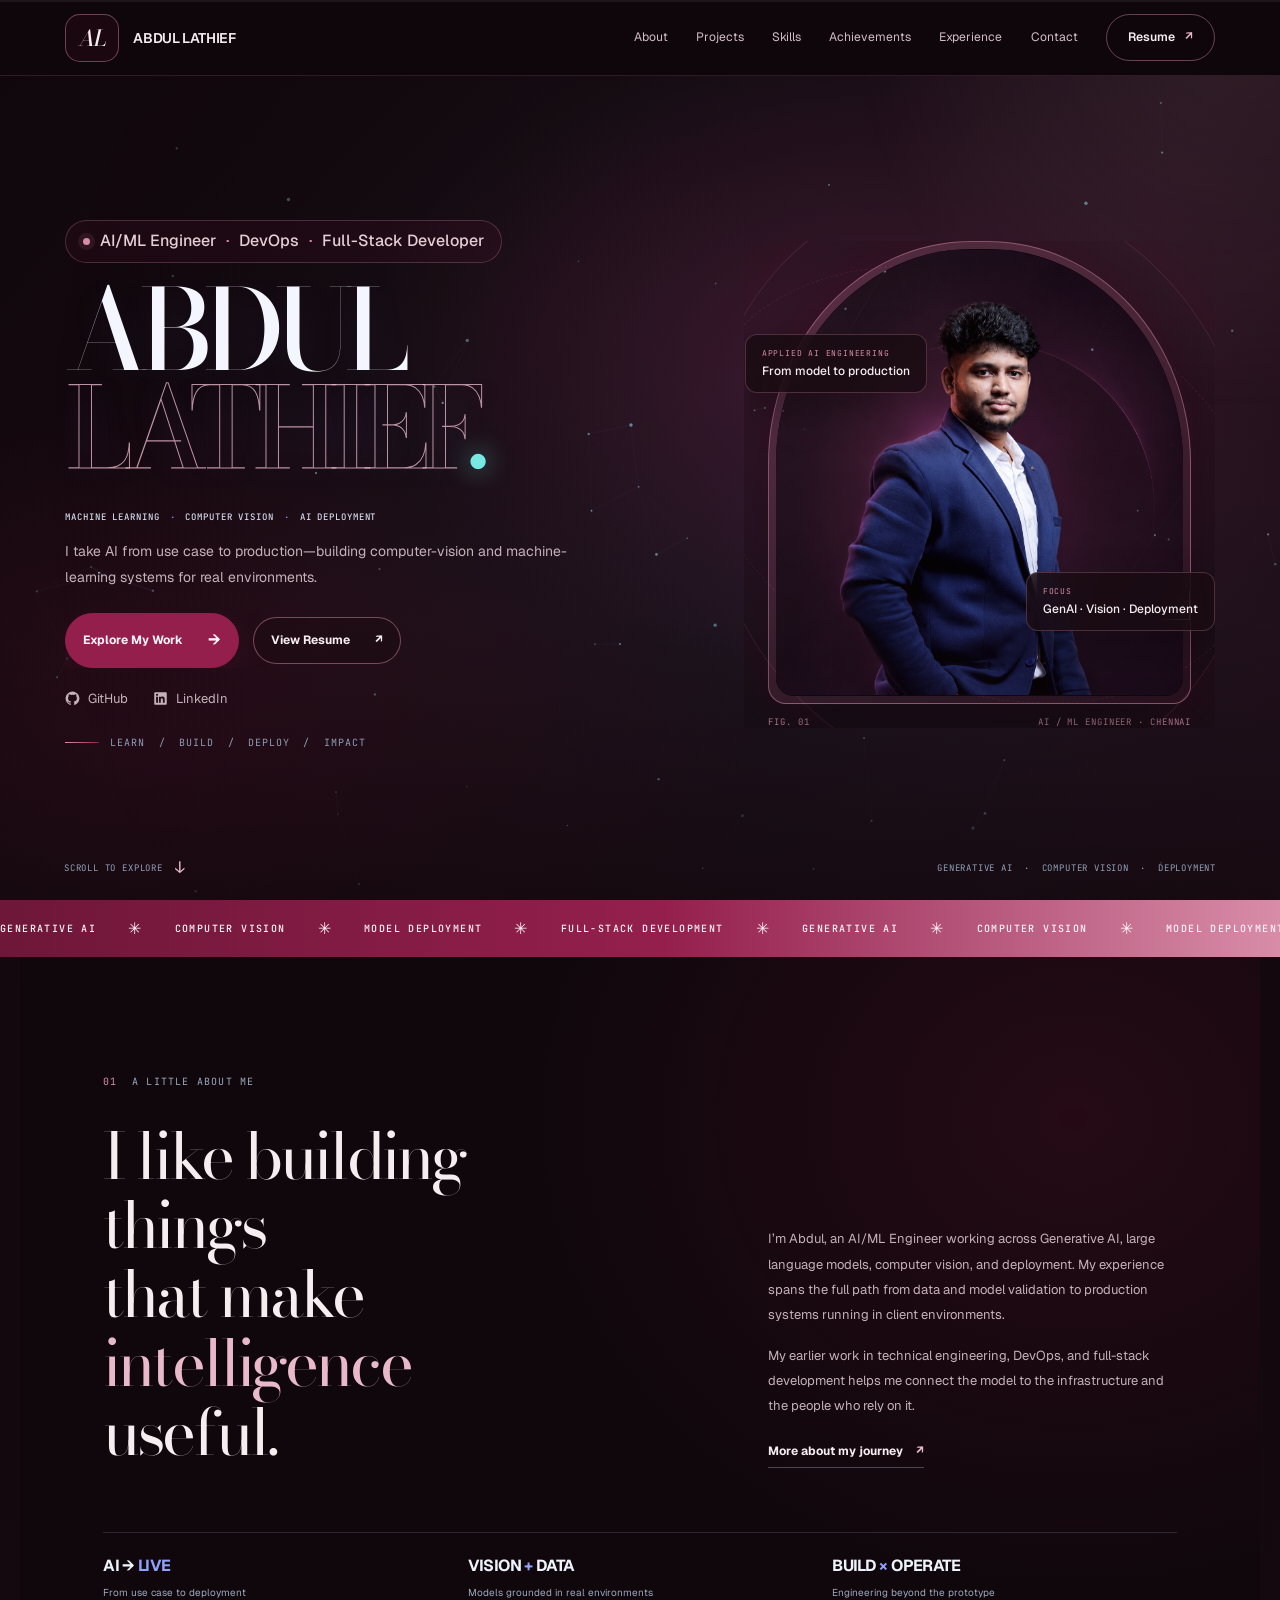
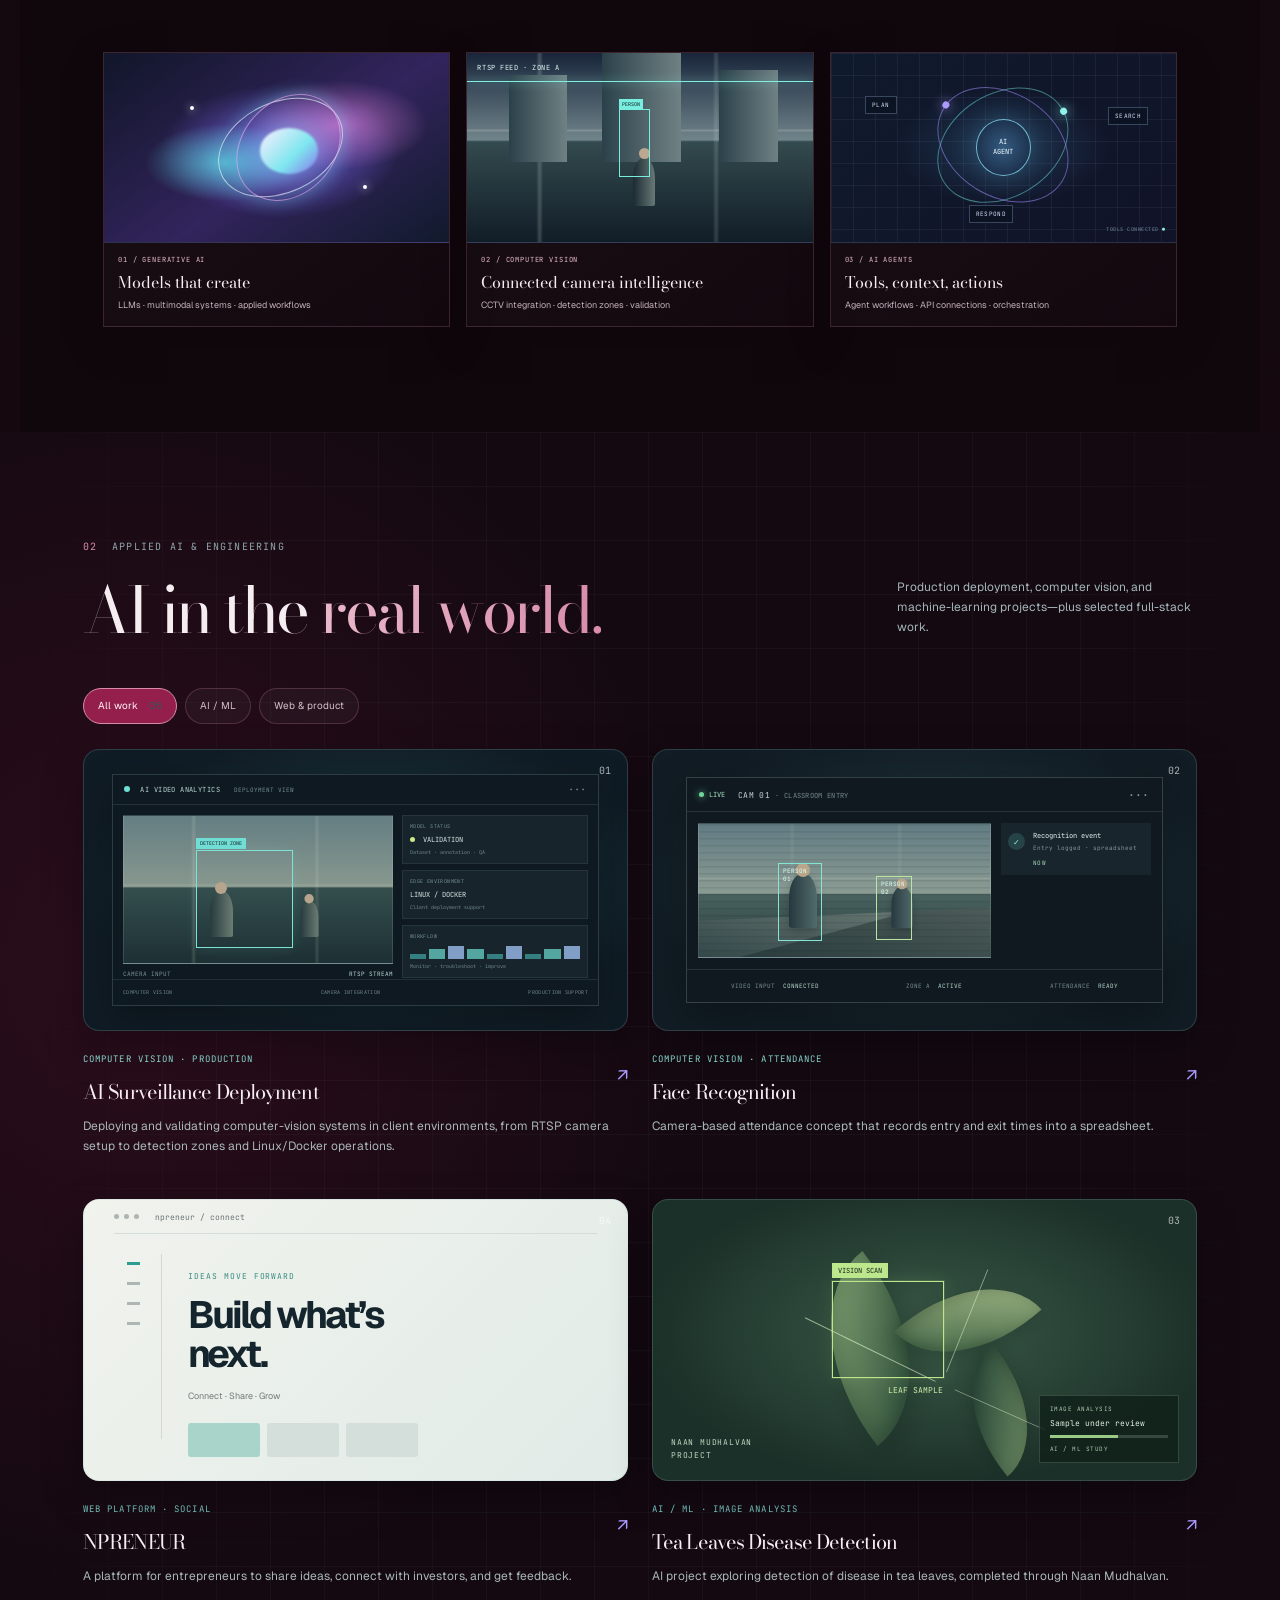
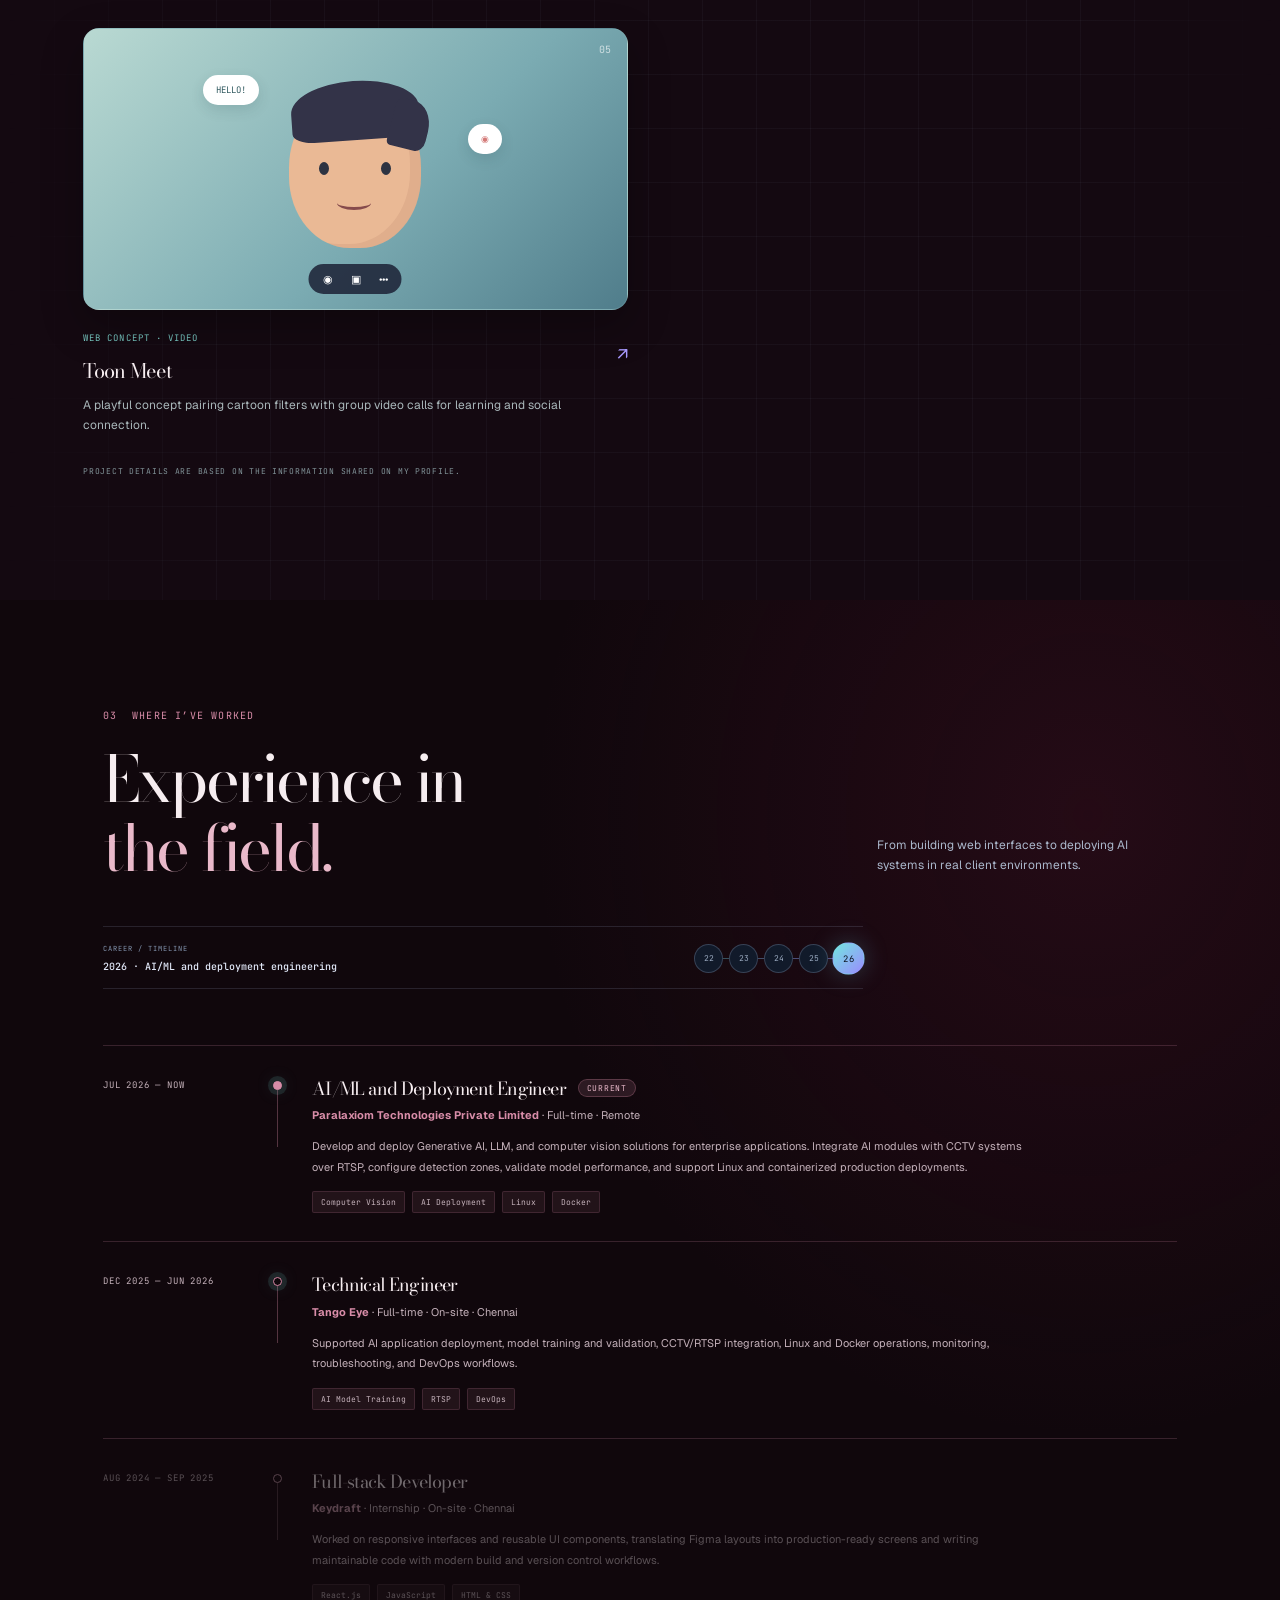
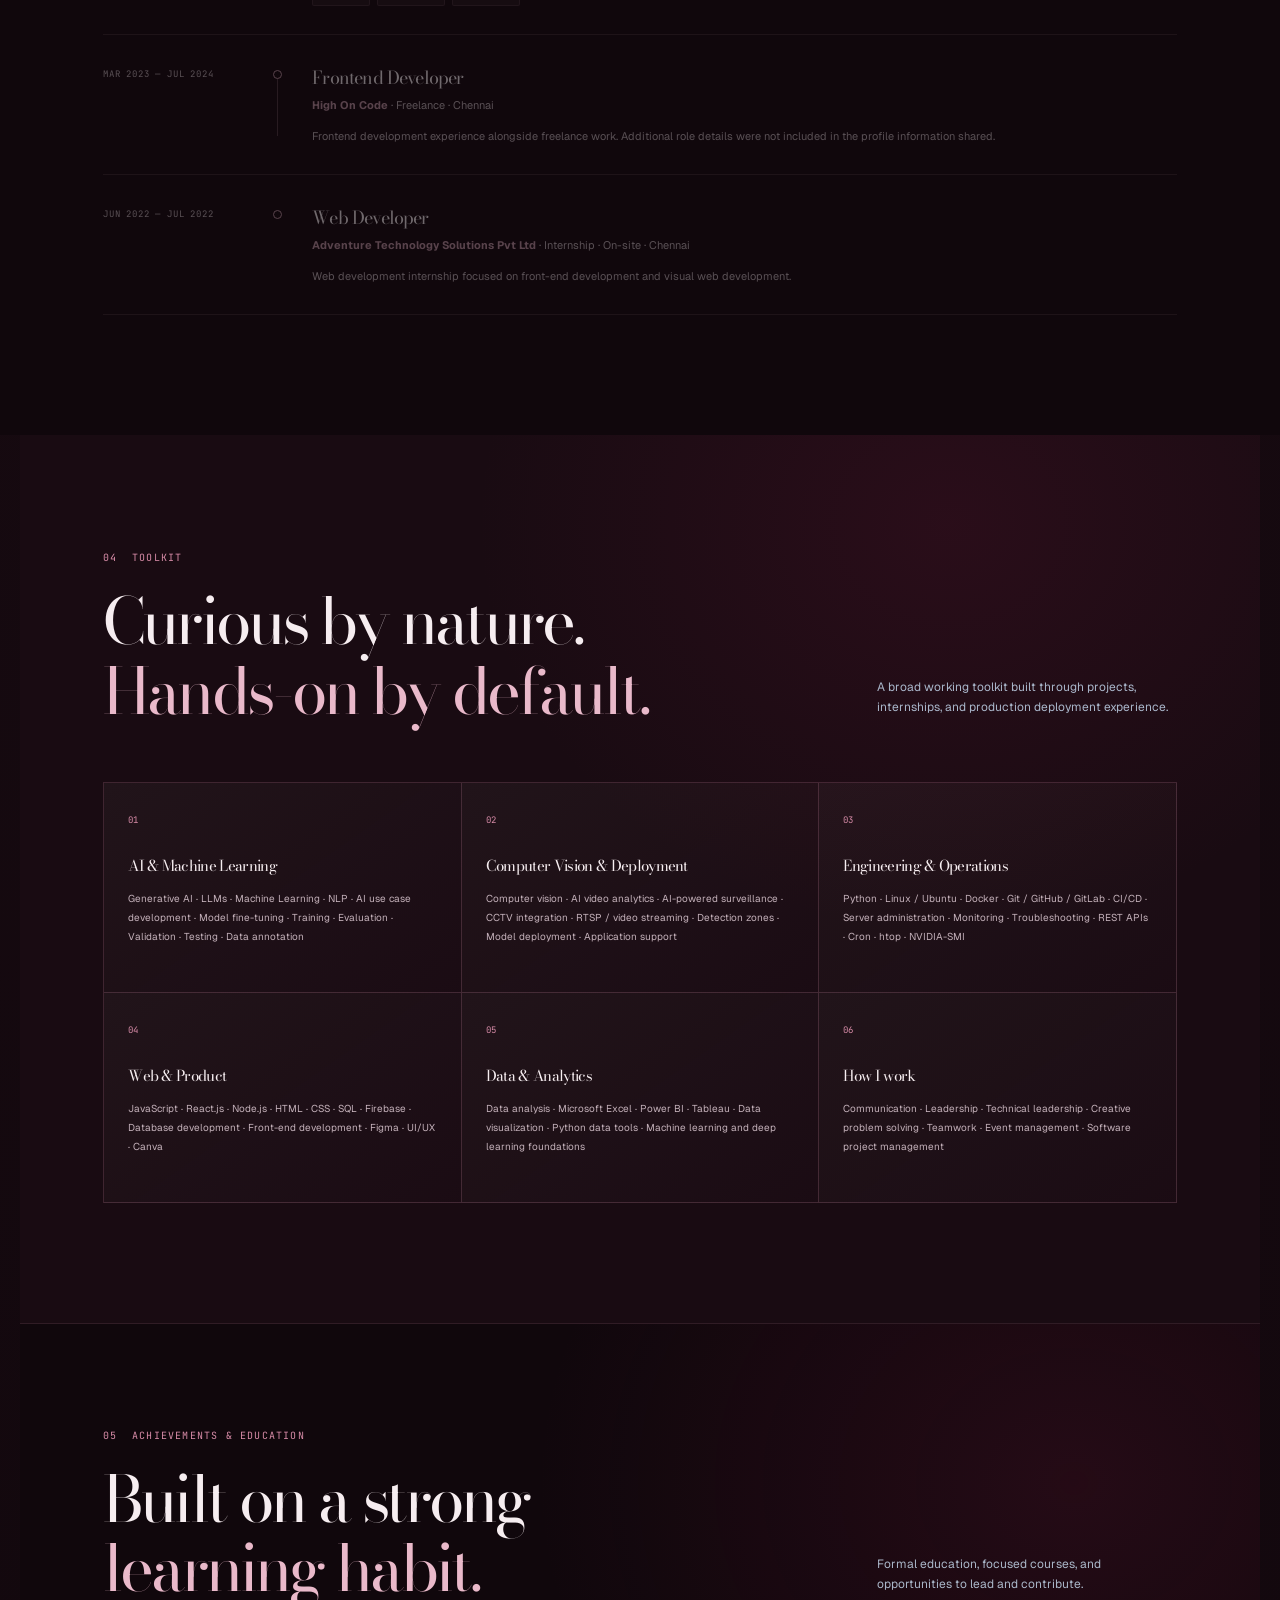
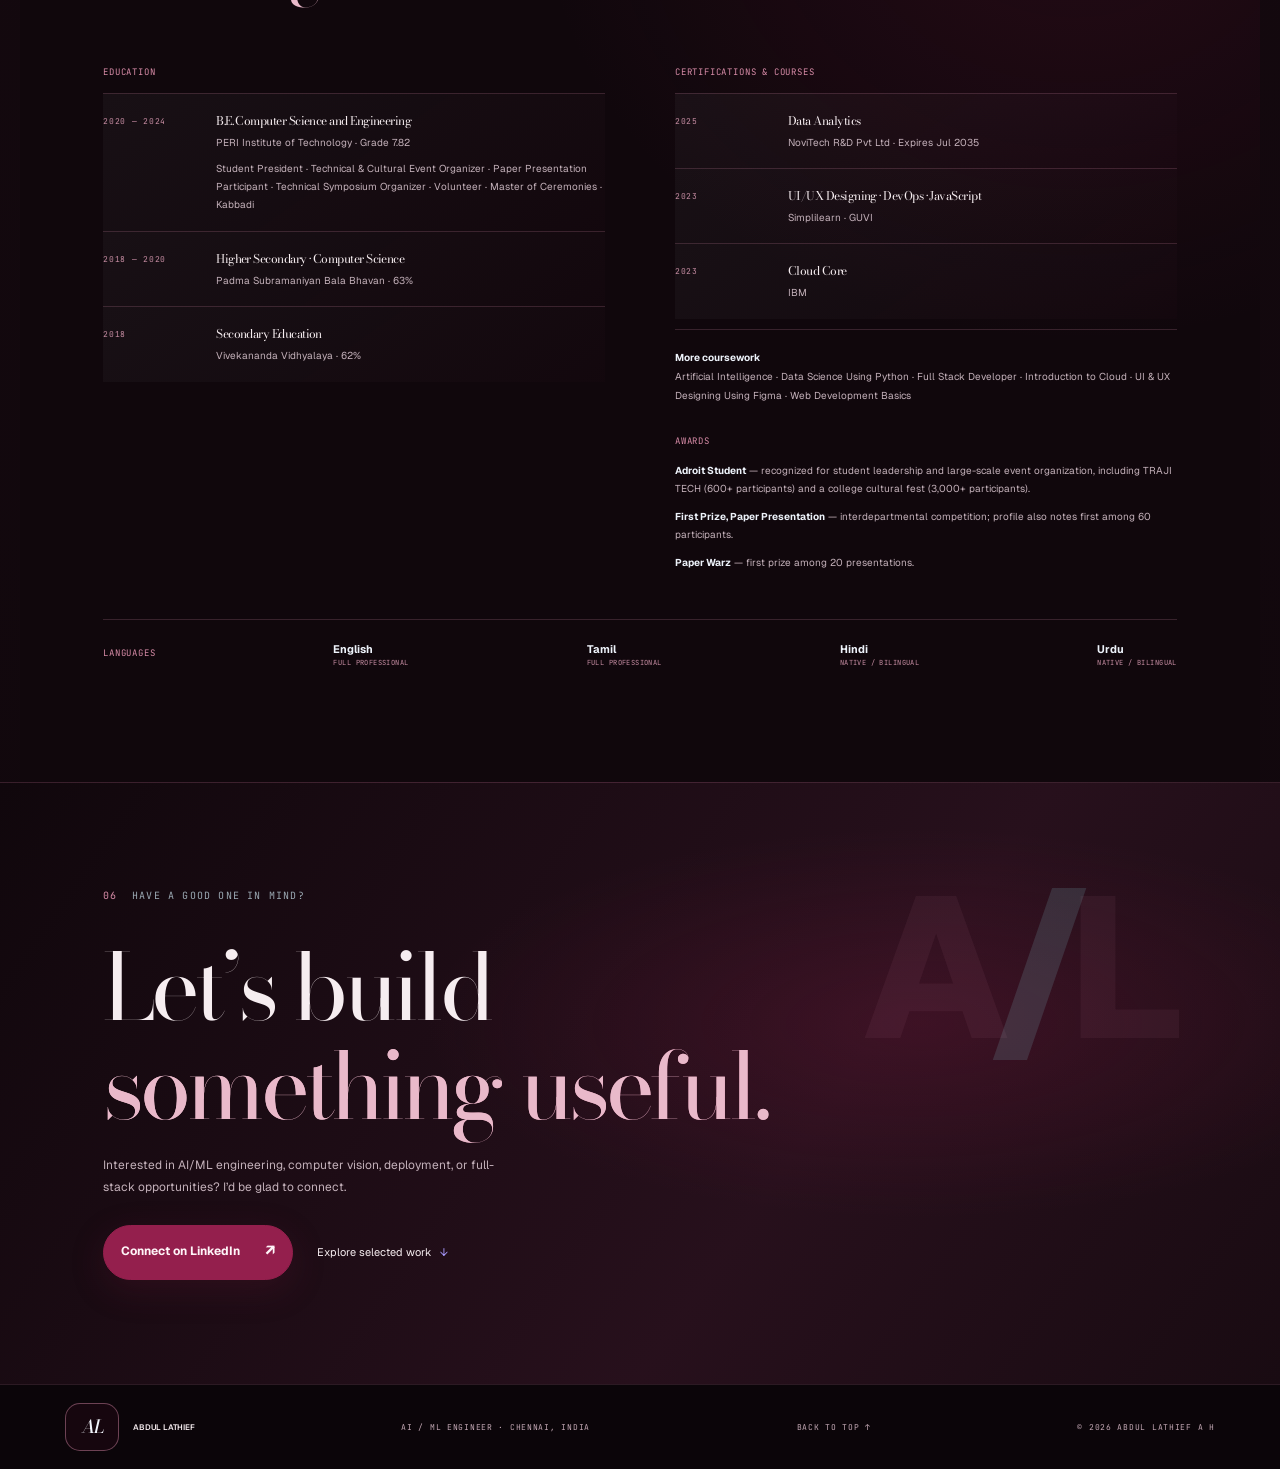
==== commit 0374a2bf: "Add printable resume page from updated PDF" ====
--- a/Abdul Lathief Portfolio.html
+++ b/Abdul Lathief Portfolio.html
@@ -20,7 +20,7 @@
     <button class="menu-toggle" type="button" aria-expanded="false" aria-controls="primary-nav"><span></span><span></span><span class="sr-only">Toggle navigation</span></button>
     <nav class="nav" id="primary-nav" aria-label="Primary navigation">
       <a href="#about">About</a><a href="#work">Projects</a><a href="#skills">Skills</a><a href="#achievements">Achievements</a><a href="#experience">Experience</a><a href="#contact">Contact</a>
-      <a class="nav-resume" href="#resume">Resume <span aria-hidden="true">↗</span></a>
+      <a class="nav-resume" href="resume.html">Resume <span aria-hidden="true">↗</span></a>
     </nav>
   </header>
 
@@ -32,7 +32,7 @@
         <h1 id="hero-title" class="hero-name"><span class="name-line hero-enter hero-enter-2">ABDUL</span><span class="name-line name-outline hero-enter hero-enter-3">LATHIEF<span class="name-period">.</span></span></h1>
         <p class="hero-profession hero-enter hero-enter-4">MACHINE LEARNING <i>·</i> COMPUTER VISION <i>·</i> AI DEPLOYMENT</p>
         <p class="hero-lede hero-enter hero-enter-5">I take AI from use case to production—building computer-vision and machine-learning systems for real environments.</p>
-        <div class="hero-actions hero-enter hero-enter-6"><a class="button button-light" href="#work">Explore My Work <span>→</span></a><a class="button button-outline" href="#resume">View Resume <span>↗</span></a></div>
+        <div class="hero-actions hero-enter hero-enter-6"><a class="button button-light" href="#work">Explore My Work <span>→</span></a><a class="button button-outline" href="resume.html">View Resume <span>↗</span></a></div>
         <div class="hero-socials hero-enter hero-enter-6" aria-label="Social profiles"><a href="https://github.com/ABD04" target="_blank" rel="noreferrer" aria-label="GitHub profile"><svg viewBox="0 0 24 24" aria-hidden="true"><path d="M12 .9a11.1 11.1 0 0 0-3.51 21.63c.56.1.76-.24.76-.54v-2.1c-3.1.67-3.76-1.32-3.76-1.32-.5-1.28-1.23-1.62-1.23-1.62-1.01-.7.08-.69.08-.69 1.12.08 1.7 1.15 1.7 1.15.99 1.69 2.59 1.2 3.22.92.1-.72.39-1.2.7-1.48-2.48-.28-5.09-1.25-5.09-5.54 0-1.22.44-2.22 1.15-3-.12-.28-.5-1.42.11-2.96 0 0 .94-.3 3.06 1.14a10.6 10.6 0 0 1 5.57 0c2.12-1.44 3.05-1.14 3.05-1.14.61 1.54.23 2.68.12 2.96.71.78 1.14 1.78 1.14 3.01 0 4.3-2.62 5.25-5.12 5.52.4.35.75 1.03.75 2.08v3.07c0 .3.2.65.77.54A11.1 11.1 0 0 0 12 .9Z"/></svg>GitHub</a><a href="https://www.linkedin.com/in/abdul-lathief-a-h-a59410236/" target="_blank" rel="noreferrer" aria-label="LinkedIn profile"><svg viewBox="0 0 24 24" aria-hidden="true"><path d="M20.45 2H3.55C2.69 2 2 2.68 2 3.52v16.96c0 .84.69 1.52 1.55 1.52h16.9c.86 0 1.55-.68 1.55-1.52V3.52c0-.84-.69-1.52-1.55-1.52ZM7.93 18.73H4.97V9.2h2.96v9.53ZM6.45 7.9a1.72 1.72 0 1 1 0-3.44 1.72 1.72 0 0 1 0 3.44Zm12.28 10.83h-2.95V14.1c0-1.1-.02-2.51-1.53-2.51-1.53 0-1.76 1.2-1.76 2.43v4.71H9.54V9.2h2.83v1.3h.04c.4-.75 1.36-1.53 2.8-1.53 3 0 3.55 1.97 3.55 4.53v5.23Z"/></svg>LinkedIn</a></div>
         <div class="hero-note"><span class="note-line"></span><span>LEARN&nbsp; / &nbsp;BUILD&nbsp; / &nbsp;DEPLOY&nbsp; / &nbsp;IMPACT</span></div>
       </div>
@@ -118,7 +118,6 @@
       <div class="learning-grid"><div class="learning-column"><h3 class="column-label">EDUCATION</h3><article class="learning-item"><span class="learning-year">2020 — 2024</span><div><h4>B.E. Computer Science and Engineering</h4><p>PERI Institute of Technology · Grade 7.82</p><p class="learning-detail">Student President · Technical &amp; Cultural Event Organizer · Paper Presentation Participant · Technical Symposium Organizer · Volunteer · Master of Ceremonies · Kabbadi</p></div></article><article class="learning-item"><span class="learning-year">2018 — 2020</span><div><h4>Higher Secondary · Computer Science</h4><p>Padma Subramaniyan Bala Bhavan · 63%</p></div></article><article class="learning-item"><span class="learning-year">2018</span><div><h4>Secondary Education</h4><p>Vivekananda Vidhyalaya · 62%</p></div></article></div>
       <div class="learning-column"><h3 class="column-label">CERTIFICATIONS &amp; COURSES</h3><article class="learning-item"><span class="learning-year">2025</span><div><h4>Data Analytics</h4><p>NoviTech R&amp;D Pvt Ltd · Expires Jul 2035</p></div></article><article class="learning-item"><span class="learning-year">2023</span><div><h4>UI/UX Designing · DevOps · JavaScript</h4><p>Simplilearn · GUVI</p></div></article><article class="learning-item"><span class="learning-year">2023</span><div><h4>Cloud Core</h4><p>IBM</p></div></article><p class="course-list"><b>More coursework</b><br>Artificial Intelligence · Data Science Using Python · Full Stack Developer · Introduction to Cloud · UI &amp; UX Designing Using Figma · Web Development Basics</p><h3 class="column-label awards-label">AWARDS</h3><p class="award-copy"><b>Adroit Student</b> — recognized for student leadership and large-scale event organization, including TRAJI TECH (600+ participants) and a college cultural fest (3,000+ participants).</p><p class="award-copy"><b>First Prize, Paper Presentation</b> — interdepartmental competition; profile also notes first among 60 participants.</p><p class="award-copy"><b>Paper Warz</b> — first prize among 20 presentations.</p></div></div>
       <div class="language-row"><span class="column-label">LANGUAGES</span><span>English <small>FULL PROFESSIONAL</small></span><span>Tamil <small>FULL PROFESSIONAL</small></span><span>Hindi <small>NATIVE / BILINGUAL</small></span><span>Urdu <small>NATIVE / BILINGUAL</small></span></div>
-      <p class="resume-note" id="resume"><b>Resume</b><span>Updated resume available on request.</span><a href="#contact">Request a copy <span>↗</span></a></p>
     </section>
 
     <section class="contact-section" id="contact"><div class="contact-inner"><div class="section-kicker"><span>06</span><span> HAVE A GOOD ONE IN MIND?</span></div><h2>Let’s build<br><em>something useful.</em></h2><p>Interested in AI/ML engineering, computer vision, deployment, or full-stack opportunities? I’d be glad to connect.</p><div class="contact-actions"><a class="button button-light" href="https://www.linkedin.com/in/abdul-lathief-a-h-a59410236/" target="_blank" rel="noreferrer">Connect on LinkedIn <span>↗</span></a><a class="contact-link" href="#work">Explore selected work <span>↓</span></a></div><span class="contact-decoration">A<span>/</span>L</span></div></section>
--- a/styles.css
+++ b/styles.css
@@ -306,7 +306,5 @@
 .hero-socials a{display:inline-flex;align-items:center;gap:8px;color:#c4b1ba;font-size:13px;transition:color .25s,transform .25s}
 .hero-socials a:hover,.hero-socials a:focus-visible{color:#f6edf0;transform:translateY(-2px)}
 .hero-socials svg{width:15px;height:15px;fill:currentColor}
-.resume-note{display:flex;align-items:center;gap:16px;flex-wrap:wrap;margin:30px 0 0;padding:16px 18px;border:1px solid rgba(216,140,168,.2);border-radius:14px;background:rgba(110,23,56,.09);color:#c4b1ba;font-size:13px}
-.resume-note b{color:#f6edf0;font-weight:600}.resume-note a{color:#e9b9ca;font-weight:600}.resume-note a span{margin-left:5px}
 @media(max-width:1100px){.nav{gap:15px}.nav-resume{padding:10px 15px}.brand-name{font-size:12px}}
-@media(max-width:680px){.topbar{height:66px}.brand-mark{width:46px;height:42px;border-radius:13px;font-size:20px}.brand-name{font-size:11px}.nav{gap:0}.role-pill{font-size:clamp(10px,3vw,13px);padding:9px 12px;letter-spacing:0}.hero-actions{gap:10px}.hero-actions .button{font-size:10px;gap:12px;padding:11px 14px}.hero-socials{margin-top:14px}.hero-socials a{font-size:12px}.resume-note{gap:8px 13px;font-size:12px}}
+@media(max-width:680px){.topbar{height:66px}.brand-mark{width:46px;height:42px;border-radius:13px;font-size:20px}.brand-name{font-size:11px}.nav{gap:0}.role-pill{font-size:clamp(10px,3vw,13px);padding:9px 12px;letter-spacing:0}.hero-actions{gap:10px}.hero-actions .button{font-size:10px;gap:12px;padding:11px 14px}.hero-socials{margin-top:14px}.hero-socials a{font-size:12px}}
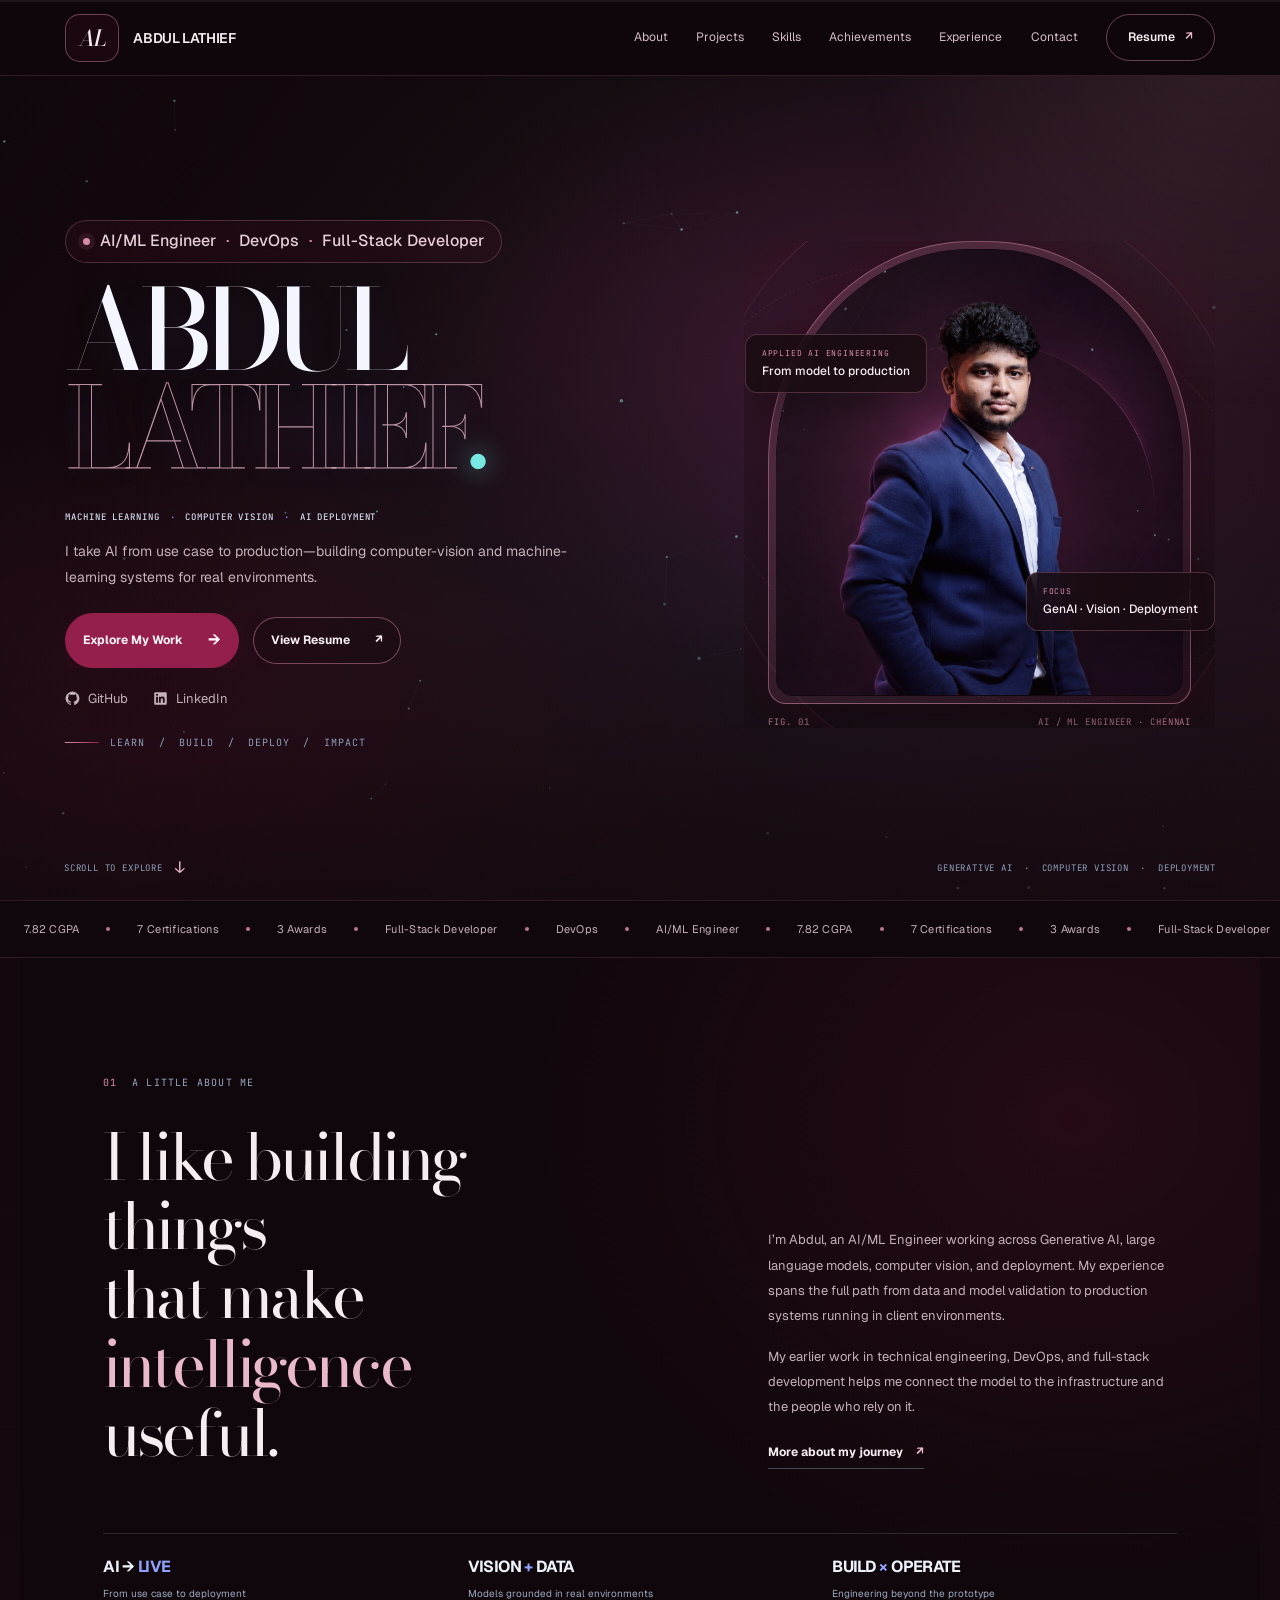
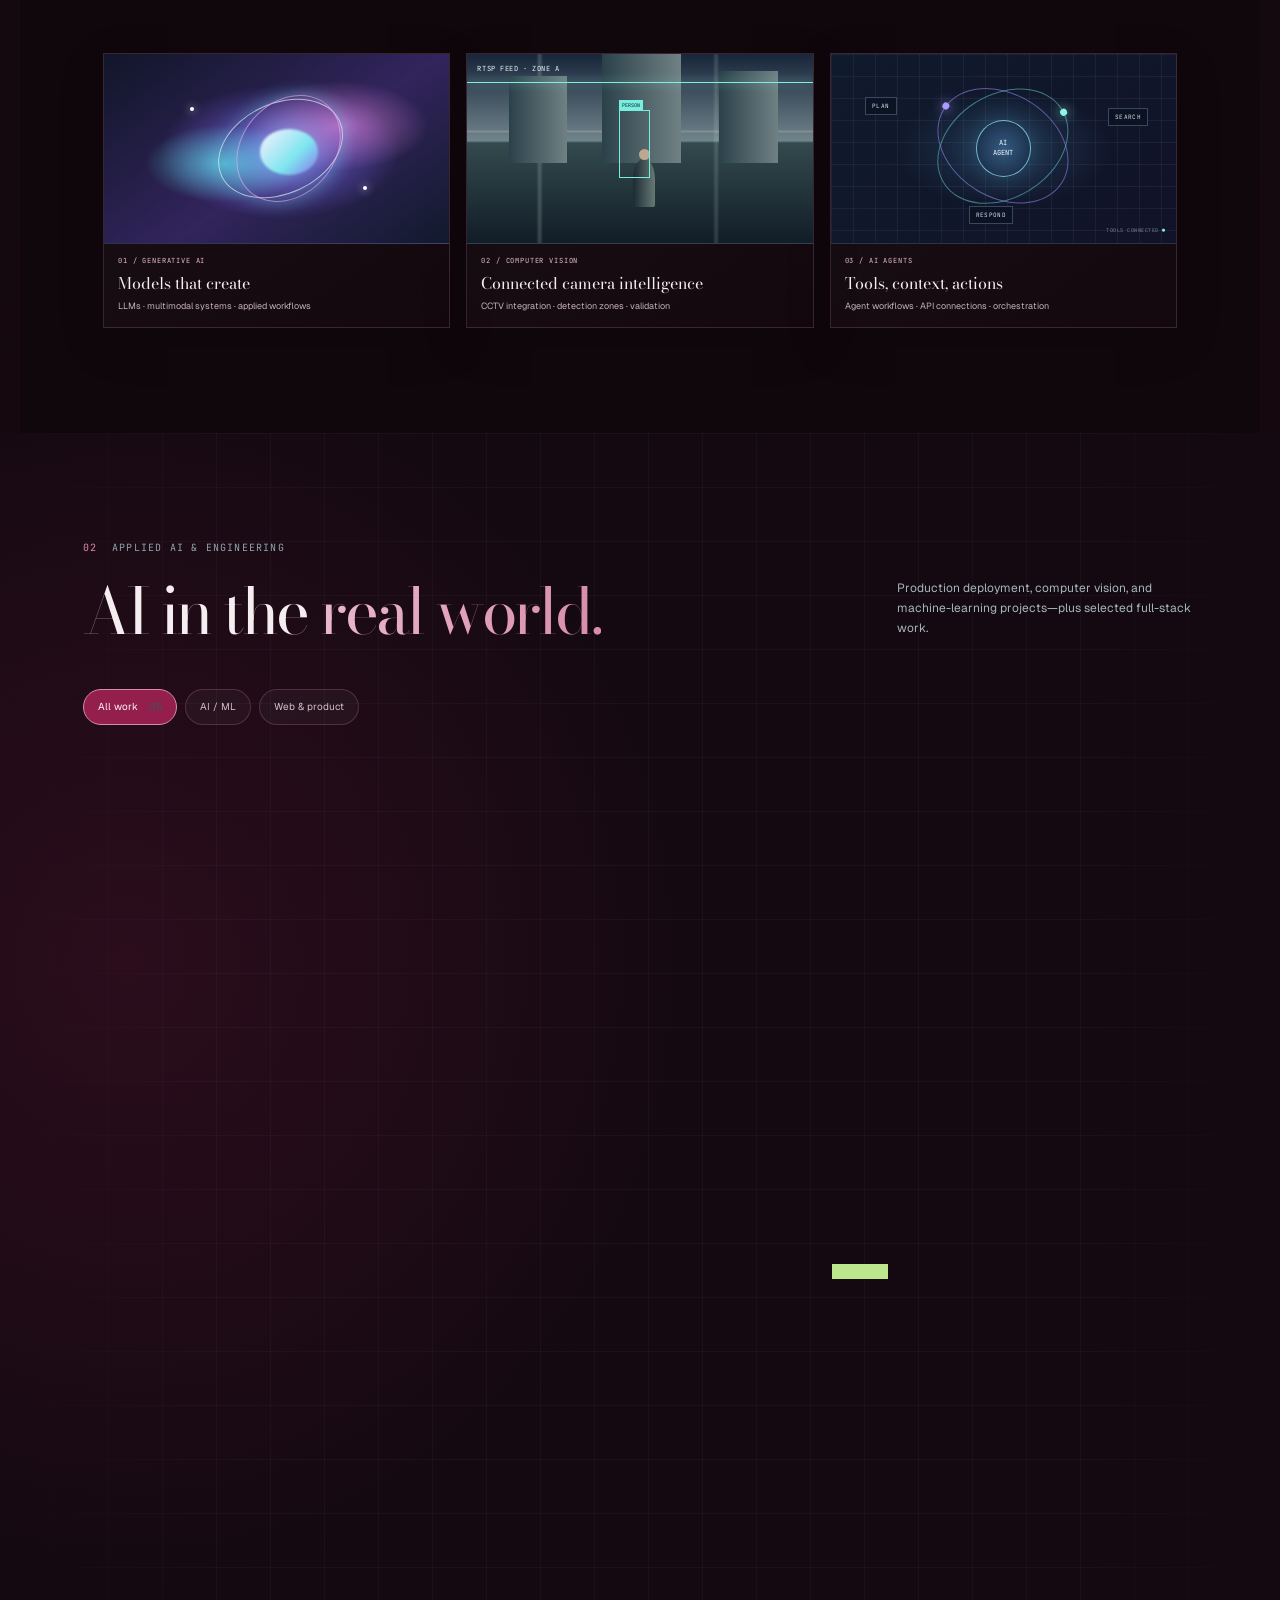
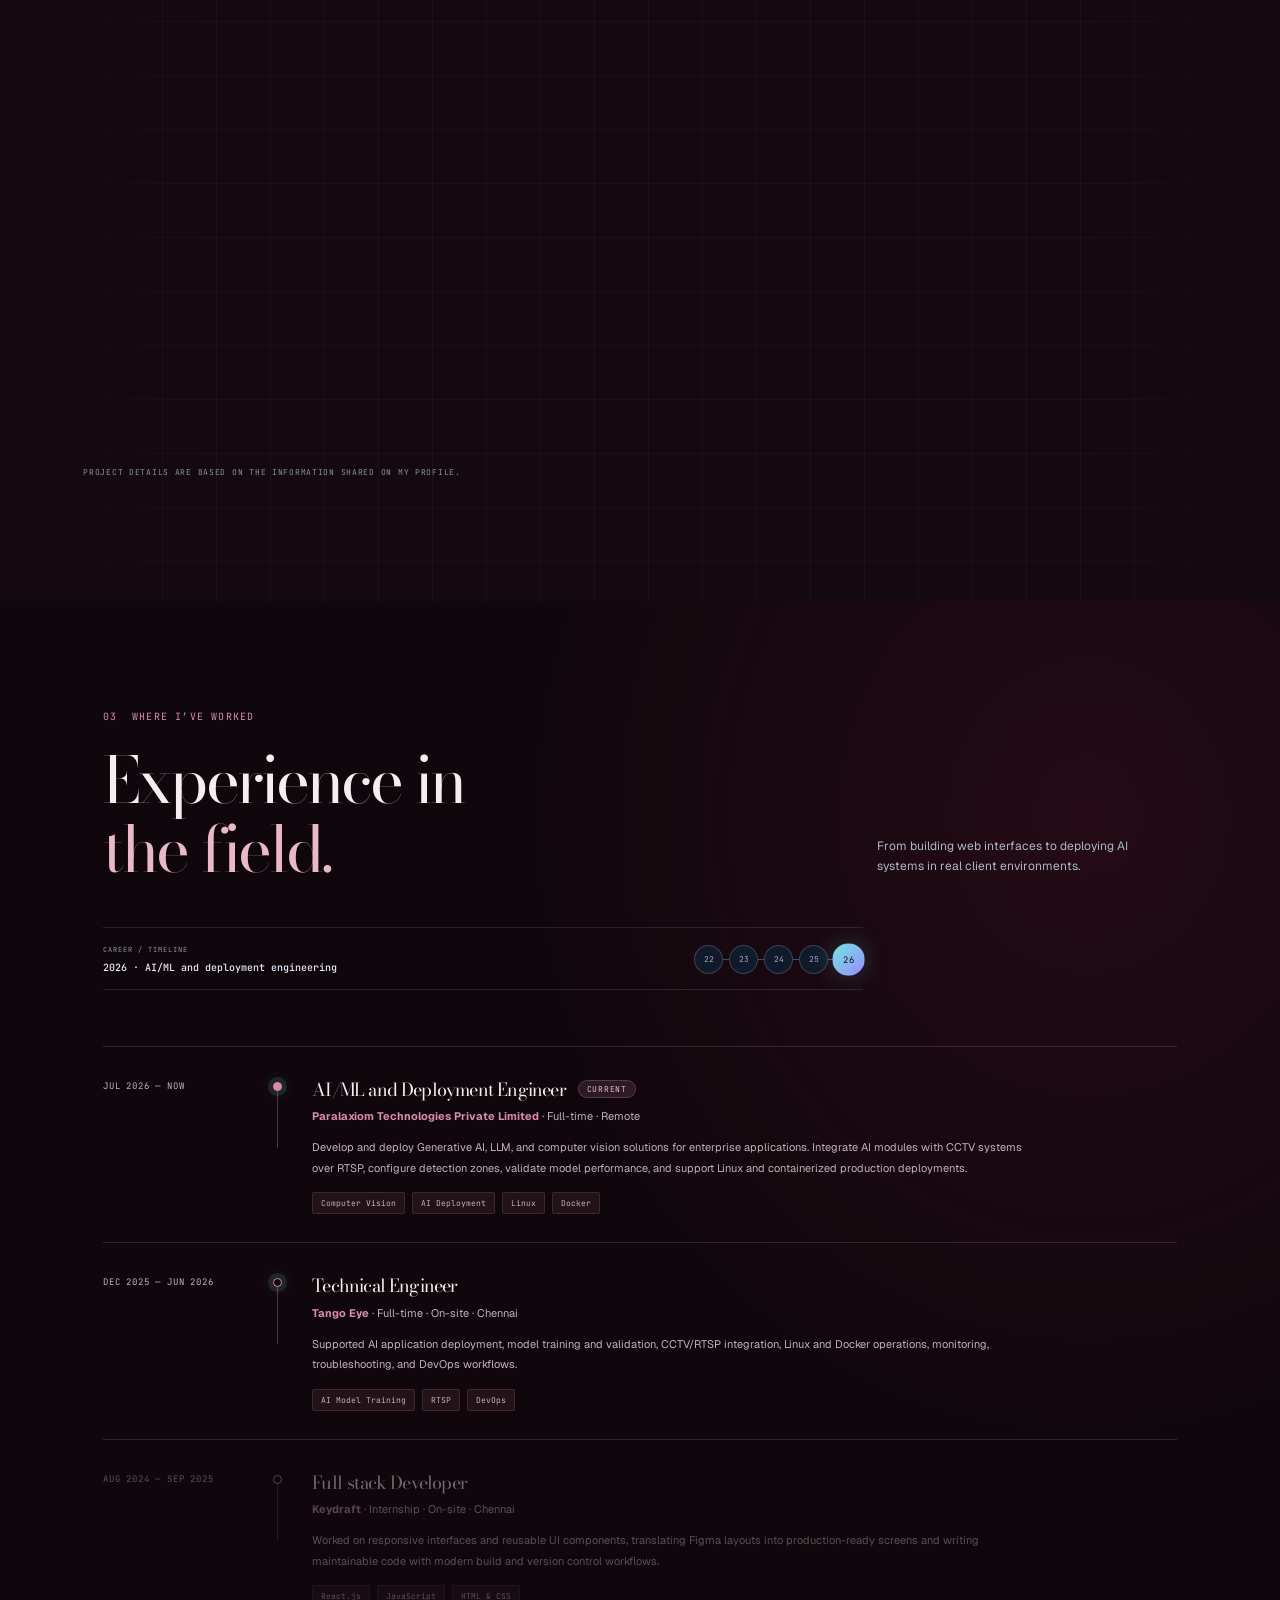
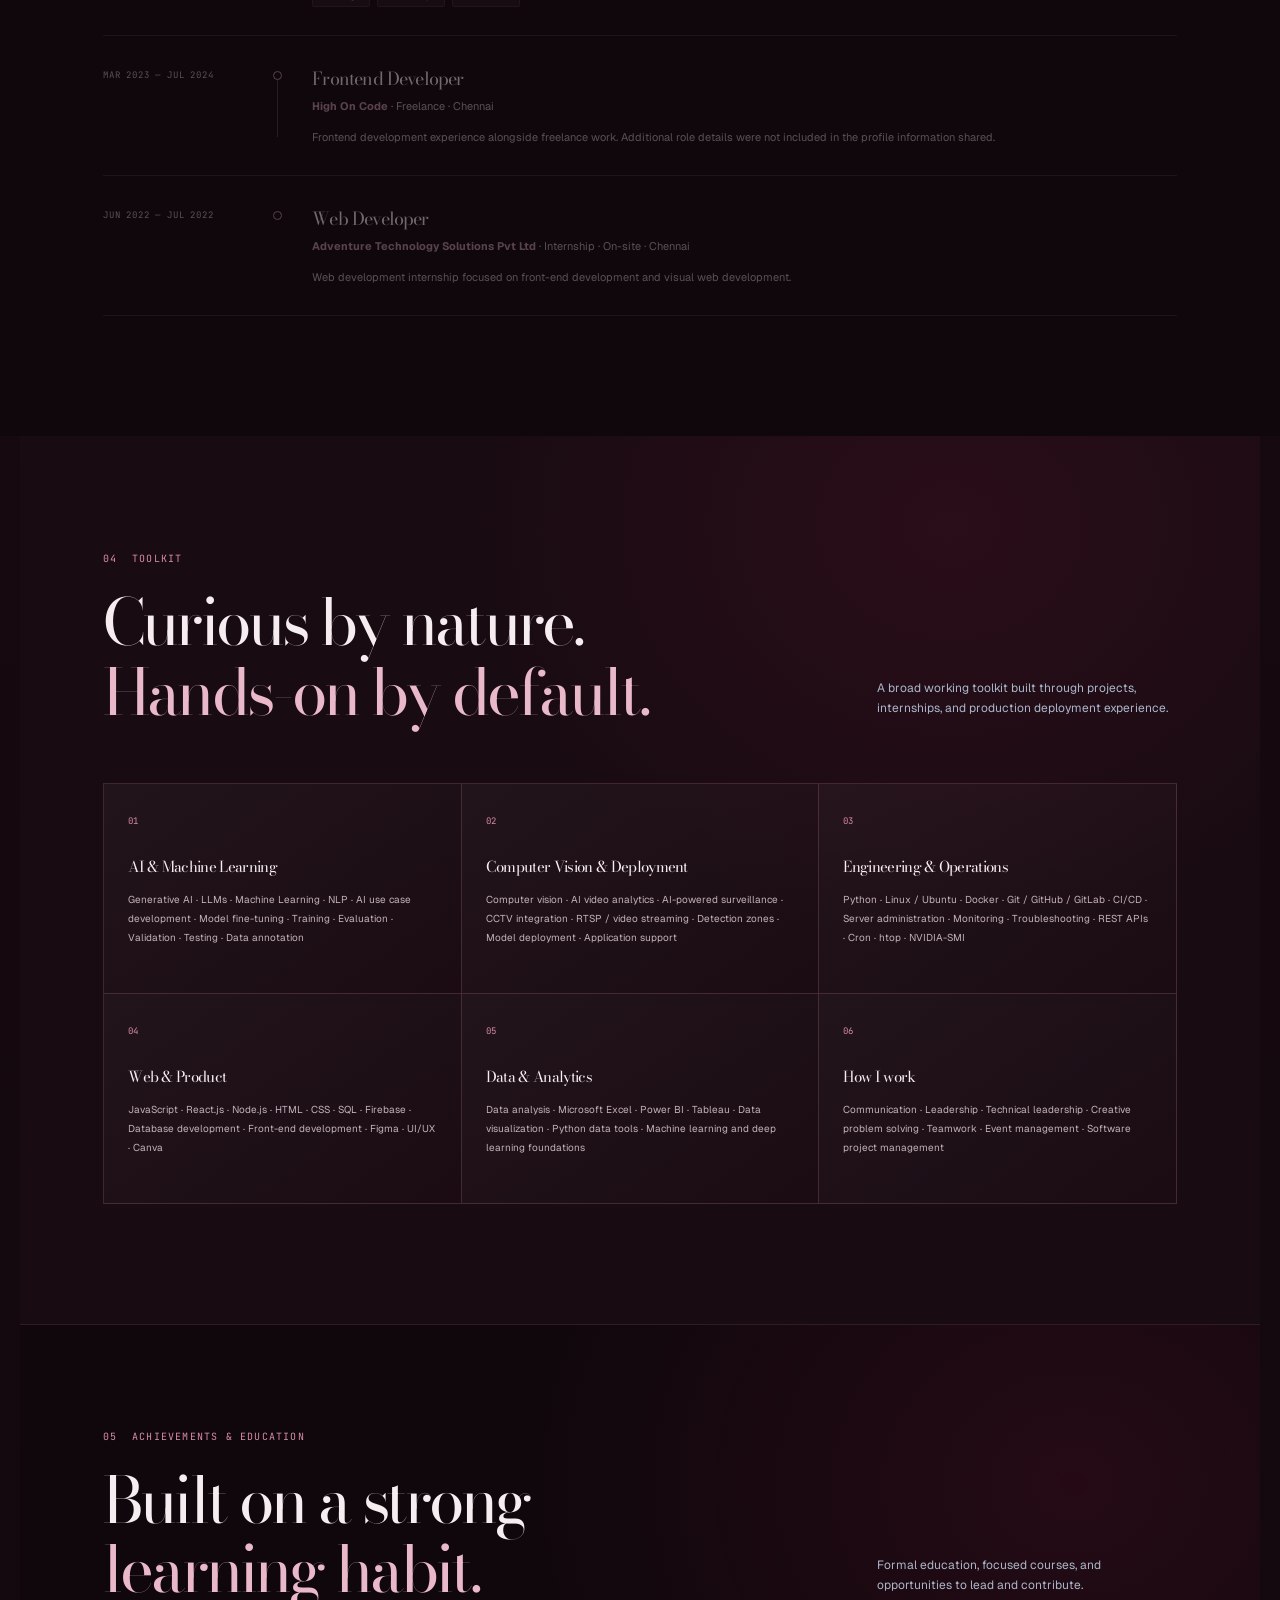
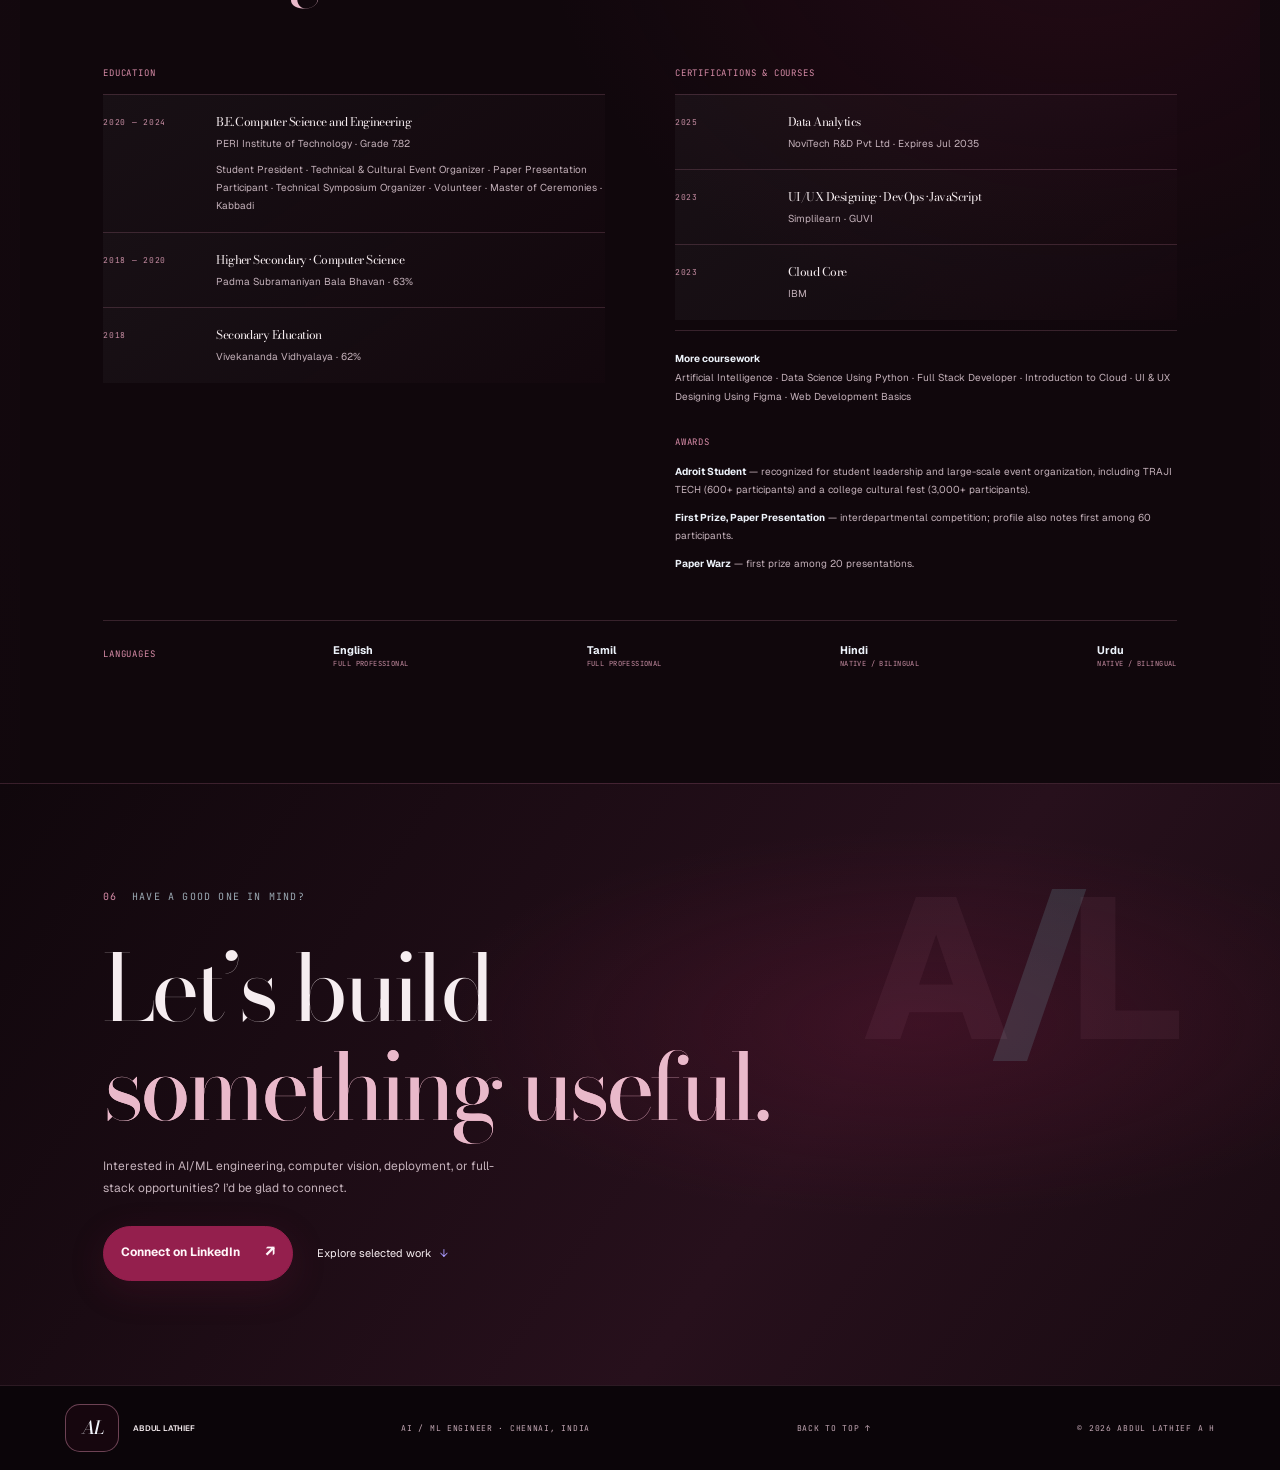
==== commit 7ee9d765: "Replace hero ticker with career highlights" ====
--- a/Abdul Lathief Portfolio.html
+++ b/Abdul Lathief Portfolio.html
@@ -49,7 +49,7 @@
       <div class="hero-bottom"><span>SCROLL TO EXPLORE</span><span class="scroll-arrow">↓</span><span class="hero-bottom-right">GENERATIVE AI&nbsp; · &nbsp;COMPUTER VISION&nbsp; · &nbsp;DEPLOYMENT</span></div>
     </section>
 
-    <section class="ticker" aria-label="Focus areas"><div class="ticker-track"><span>GENERATIVE AI</span><i>✳</i><span>COMPUTER VISION</span><i>✳</i><span>MODEL DEPLOYMENT</span><i>✳</i><span>FULL-STACK DEVELOPMENT</span><i>✳</i><span>GENERATIVE AI</span><i>✳</i><span>COMPUTER VISION</span><i>✳</i><span>MODEL DEPLOYMENT</span><i>✳</i><span>FULL-STACK DEVELOPMENT</span><i>✳</i></div></section>
+    <section class="ticker" aria-label="Career highlights"><div class="ticker-track"><span>7.82 CGPA</span><i aria-hidden="true"></i><span>7 Certifications</span><i aria-hidden="true"></i><span>3 Awards</span><i aria-hidden="true"></i><span>Full-Stack Developer</span><i aria-hidden="true"></i><span>DevOps</span><i aria-hidden="true"></i><span>AI/ML Engineer</span><i aria-hidden="true"></i><span>7.82 CGPA</span><i aria-hidden="true"></i><span>7 Certifications</span><i aria-hidden="true"></i><span>3 Awards</span><i aria-hidden="true"></i><span>Full-Stack Developer</span><i aria-hidden="true"></i><span>DevOps</span><i aria-hidden="true"></i><span>AI/ML Engineer</span><i aria-hidden="true"></i></div></section>
 
     <section class="section intro-section" id="about">
       <div class="section-kicker"><span>01</span><span> A LITTLE ABOUT ME</span></div>
--- a/styles.css
+++ b/styles.css
@@ -308,3 +308,11 @@
 .hero-socials svg{width:15px;height:15px;fill:currentColor}
 @media(max-width:1100px){.nav{gap:15px}.nav-resume{padding:10px 15px}.brand-name{font-size:12px}}
 @media(max-width:680px){.topbar{height:66px}.brand-mark{width:46px;height:42px;border-radius:13px;font-size:20px}.brand-name{font-size:11px}.nav{gap:0}.role-pill{font-size:clamp(10px,3vw,13px);padding:9px 12px;letter-spacing:0}.hero-actions{gap:10px}.hero-actions .button{font-size:10px;gap:12px;padding:11px 14px}.hero-socials{margin-top:14px}.hero-socials a{font-size:12px}}
+
+/* Quiet, continuously moving career highlights. */
+.ticker{height:58px;overflow:hidden;background:rgba(16,7,12,.72);color:#c4b1ba;border-top:1px solid rgba(216,140,168,.14);border-bottom:1px solid rgba(216,140,168,.14)}
+.ticker-track{gap:27px;padding:0 24px;font:400 11px/1 var(--sans);letter-spacing:.025em;color:#c4b1ba;animation-duration:36s}
+.ticker-track span{font:400 11px/1 var(--sans);letter-spacing:.025em;color:#c4b1ba}
+.ticker-track i{display:block;flex:0 0 4px;width:4px;height:4px;border-radius:50%;background:#d88ca8;font-size:0;opacity:.85}
+@media(max-width:680px){.ticker{height:50px}.ticker-track{gap:19px;padding:0 16px}.ticker-track span{font-size:10px}}
+@media(prefers-reduced-motion:reduce){.ticker-track{animation:none}}
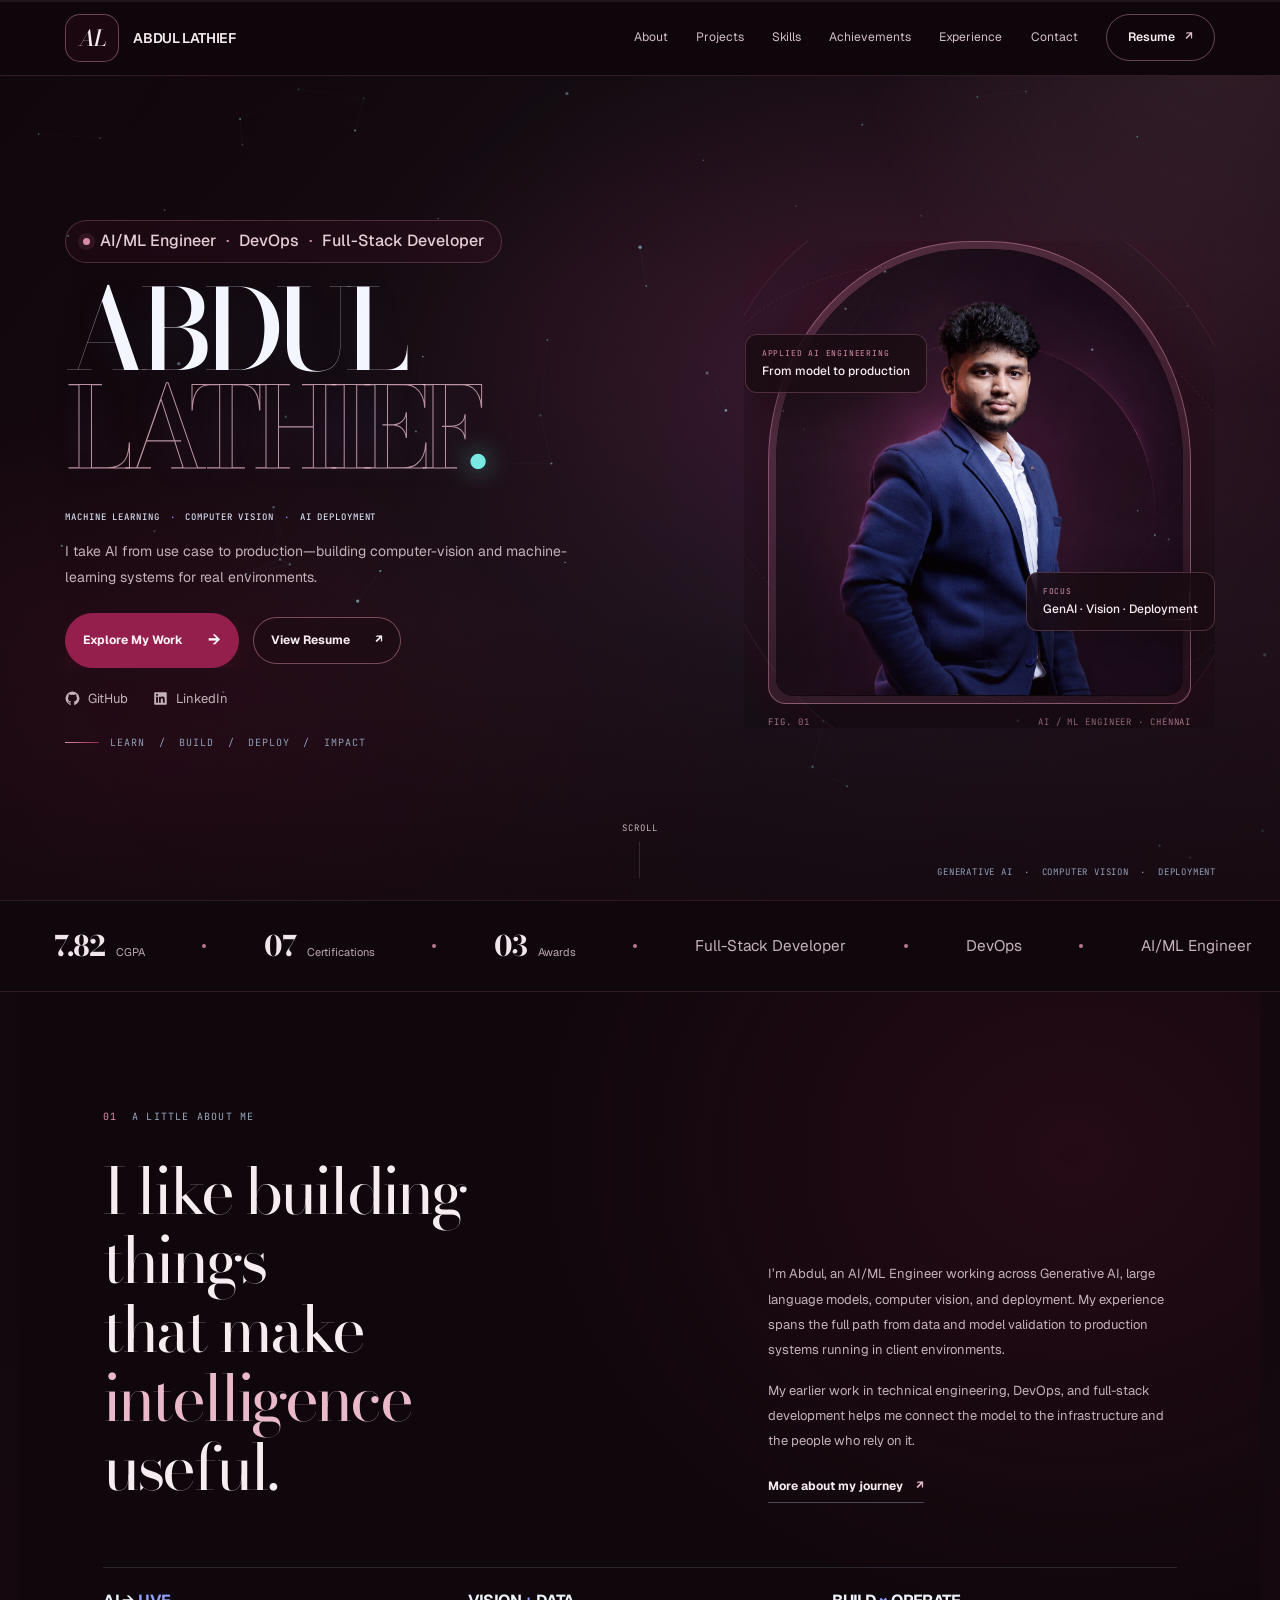
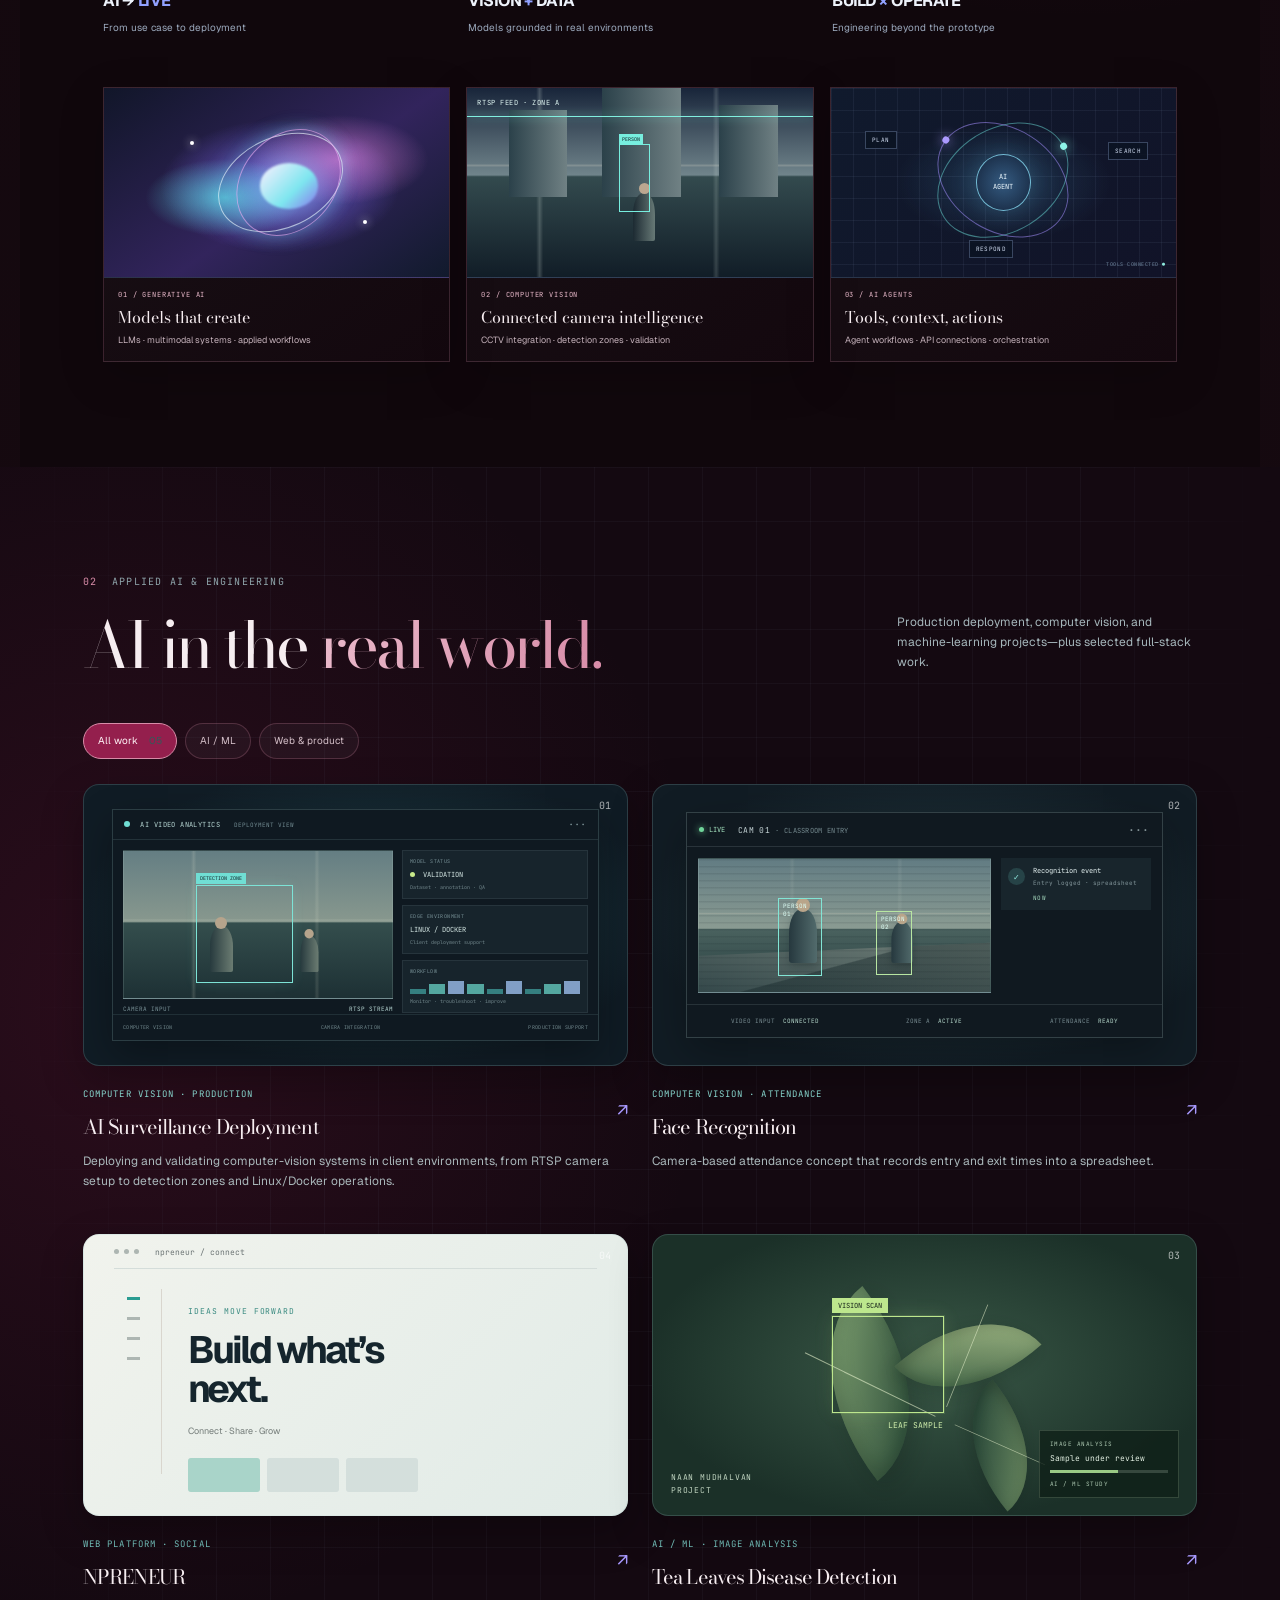
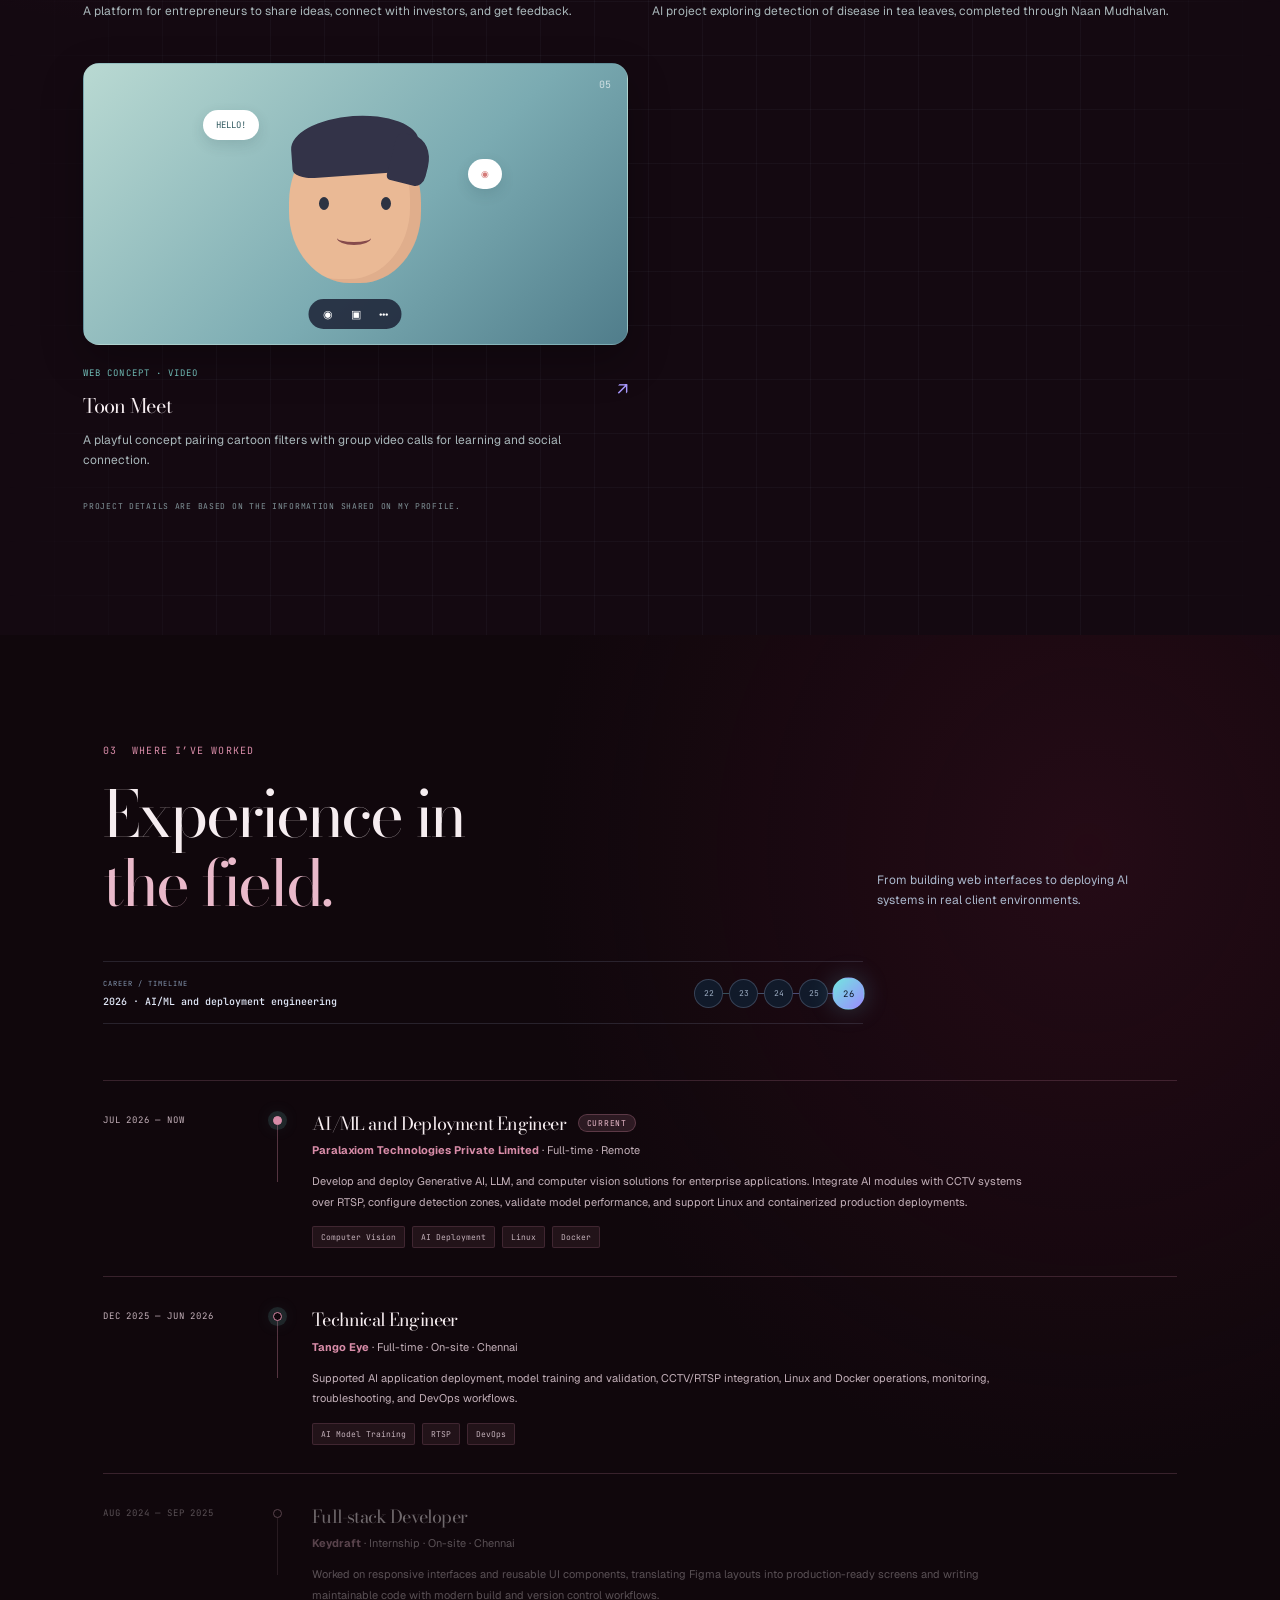
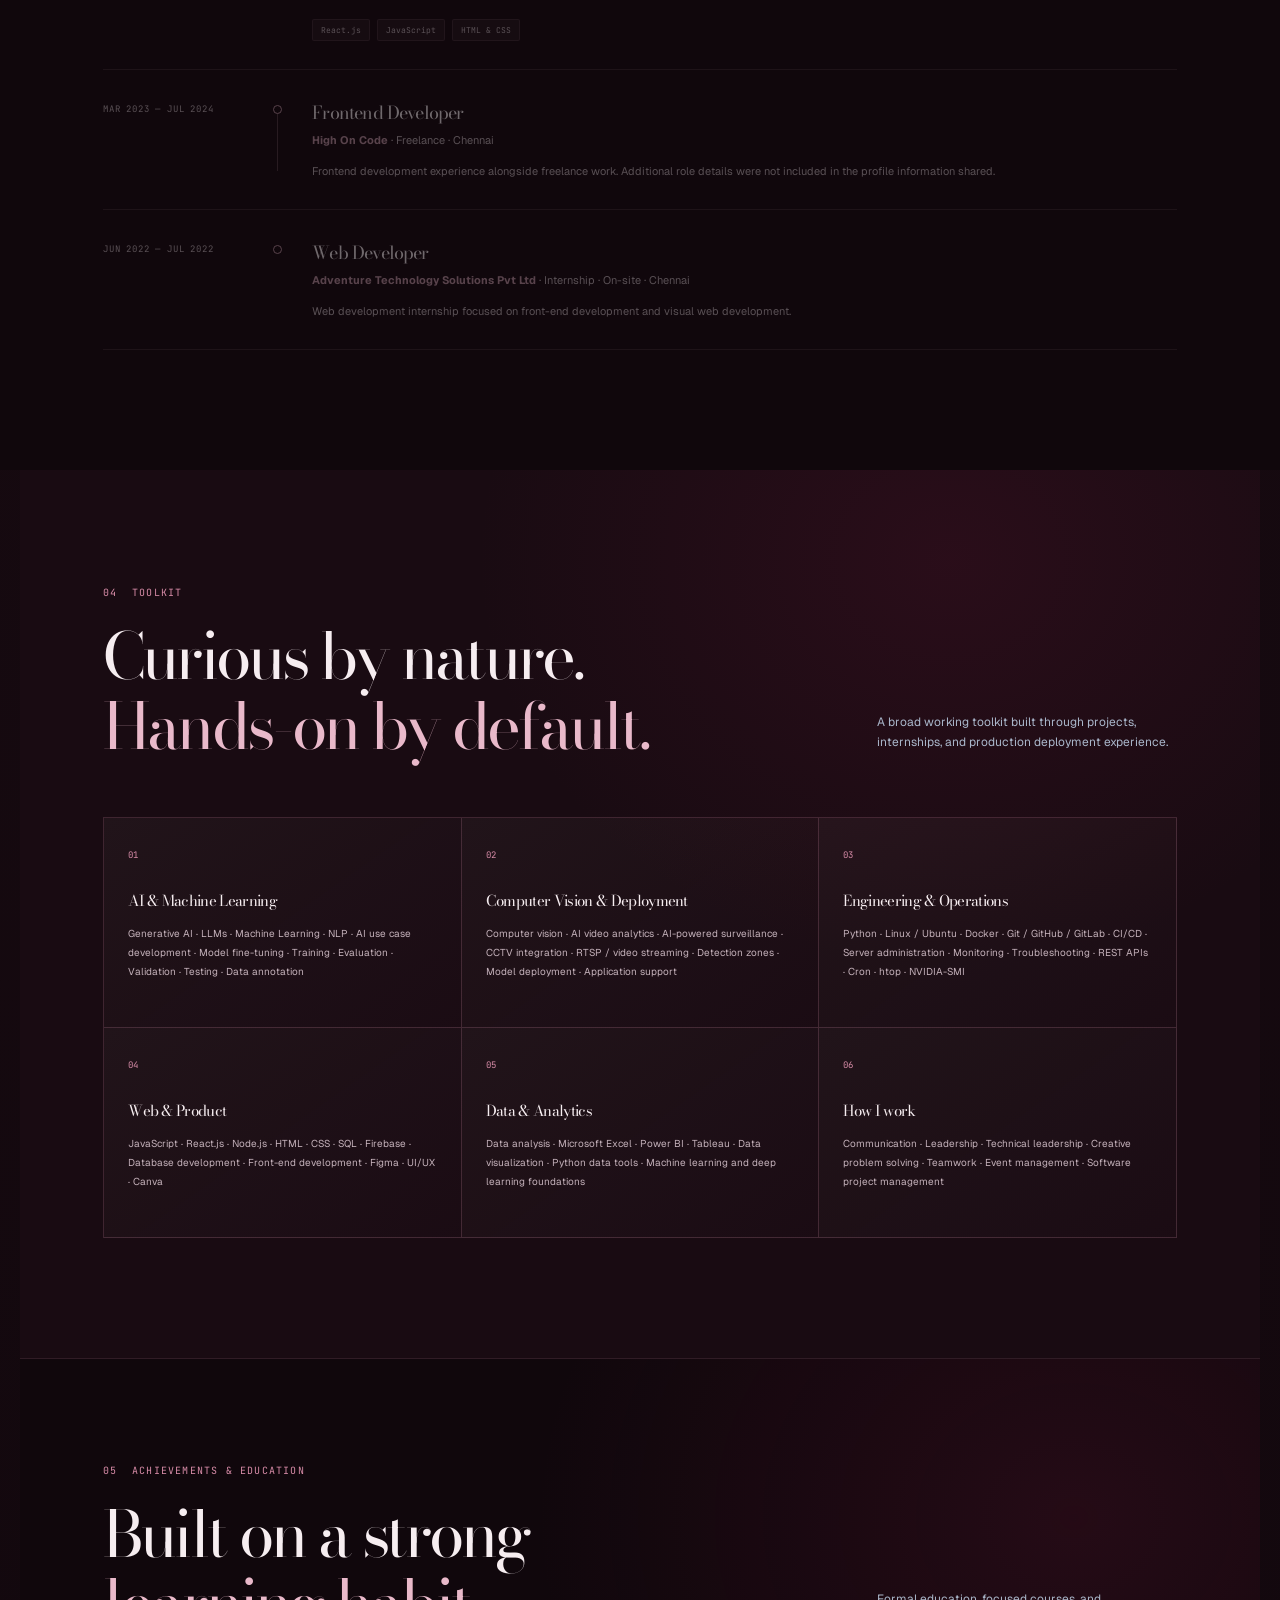
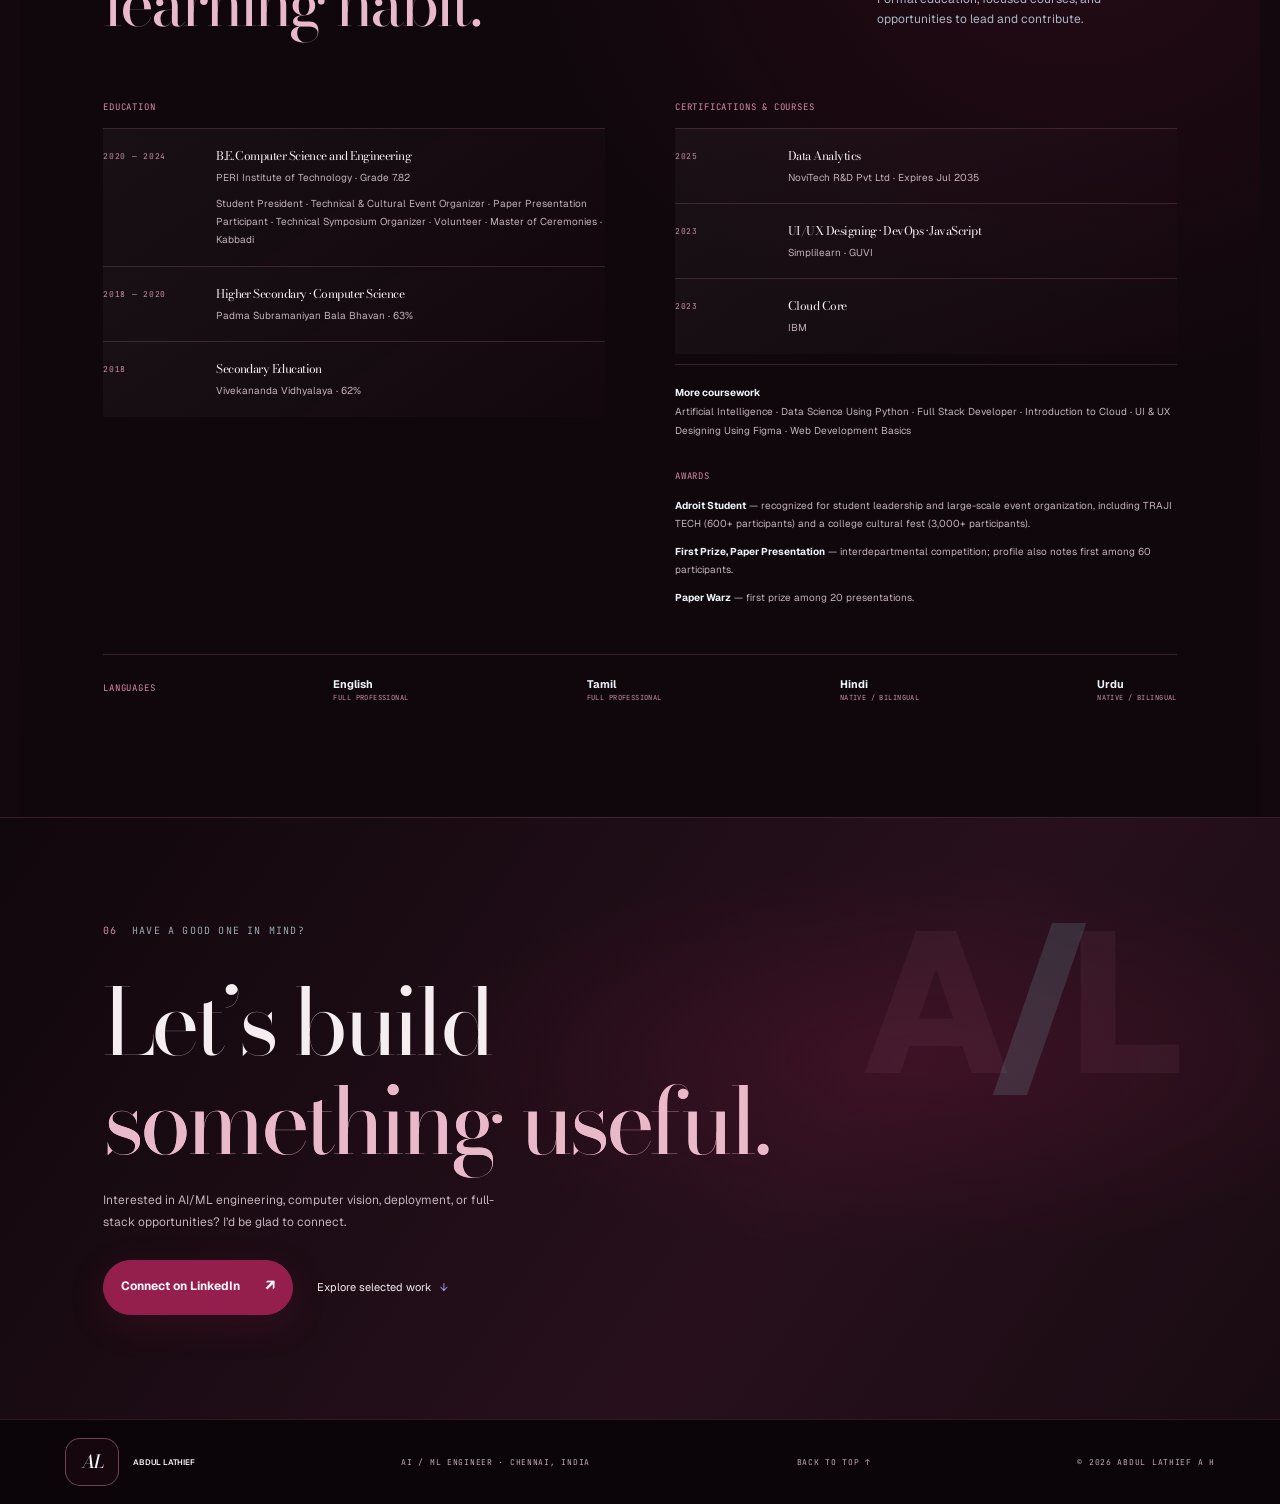
==== commit 1f09ff15: "Emphasize career stats and animate scroll cue" ====
--- a/Abdul Lathief Portfolio.html
+++ b/Abdul Lathief Portfolio.html
@@ -8,7 +8,7 @@
   <title>Abdul Lathief A H — AI/ML Engineer</title>
   <link rel="preconnect" href="https://fonts.googleapis.com">
   <link rel="preconnect" href="https://fonts.gstatic.com" crossorigin>
-  <link href="https://fonts.googleapis.com/css2?family=Bodoni+Moda:opsz,wght@6..96,400;6..96,500&family=Geist:wght@300;400;500;600;700&family=JetBrains+Mono:wght@400;500&display=swap" rel="stylesheet">
+  <link href="https://fonts.googleapis.com/css2?family=Bodoni+Moda:opsz,wght@6..96,400;6..96,500;6..96,700&family=Geist:wght@300;400;500;600;700&family=JetBrains+Mono:wght@400;500&display=swap" rel="stylesheet">
   <link rel="stylesheet" href="styles.css">
   <script src="script.js" defer></script>
 </head>
@@ -46,10 +46,10 @@
         <p class="portrait-chip portrait-chip-a"><span>APPLIED AI ENGINEERING</span><b>From model to production</b></p>
         <p class="portrait-chip portrait-chip-b"><span>FOCUS</span><b>GenAI · Vision · Deployment</b></p>
       </figure>
-      <div class="hero-bottom"><span>SCROLL TO EXPLORE</span><span class="scroll-arrow">↓</span><span class="hero-bottom-right">GENERATIVE AI&nbsp; · &nbsp;COMPUTER VISION&nbsp; · &nbsp;DEPLOYMENT</span></div>
+      <div class="hero-bottom"><a class="scroll-cue" href="#about"><span>SCROLL</span><i aria-hidden="true"></i></a><span class="hero-bottom-right">GENERATIVE AI&nbsp; · &nbsp;COMPUTER VISION&nbsp; · &nbsp;DEPLOYMENT</span></div>
     </section>
 
-    <section class="ticker" aria-label="Career highlights"><div class="ticker-track"><span>7.82 CGPA</span><i aria-hidden="true"></i><span>7 Certifications</span><i aria-hidden="true"></i><span>3 Awards</span><i aria-hidden="true"></i><span>Full-Stack Developer</span><i aria-hidden="true"></i><span>DevOps</span><i aria-hidden="true"></i><span>AI/ML Engineer</span><i aria-hidden="true"></i><span>7.82 CGPA</span><i aria-hidden="true"></i><span>7 Certifications</span><i aria-hidden="true"></i><span>3 Awards</span><i aria-hidden="true"></i><span>Full-Stack Developer</span><i aria-hidden="true"></i><span>DevOps</span><i aria-hidden="true"></i><span>AI/ML Engineer</span><i aria-hidden="true"></i></div></section>
+    <section class="ticker" aria-label="Career highlights"><div class="ticker-track"><span class="ticker-stat"><strong>7.82</strong><small>CGPA</small></span><i aria-hidden="true"></i><span class="ticker-stat"><strong>07</strong><small>Certifications</small></span><i aria-hidden="true"></i><span class="ticker-stat"><strong>03</strong><small>Awards</small></span><i aria-hidden="true"></i><span class="ticker-role"><strong>Full-Stack Developer</strong></span><i aria-hidden="true"></i><span class="ticker-role"><strong>DevOps</strong></span><i aria-hidden="true"></i><span class="ticker-role"><strong>AI/ML Engineer</strong></span><i aria-hidden="true"></i><span class="ticker-stat"><strong>7.82</strong><small>CGPA</small></span><i aria-hidden="true"></i><span class="ticker-stat"><strong>07</strong><small>Certifications</small></span><i aria-hidden="true"></i><span class="ticker-stat"><strong>03</strong><small>Awards</small></span><i aria-hidden="true"></i><span class="ticker-role"><strong>Full-Stack Developer</strong></span><i aria-hidden="true"></i><span class="ticker-role"><strong>DevOps</strong></span><i aria-hidden="true"></i><span class="ticker-role"><strong>AI/ML Engineer</strong></span><i aria-hidden="true"></i></div></section>
 
     <section class="section intro-section" id="about">
       <div class="section-kicker"><span>01</span><span> A LITTLE ABOUT ME</span></div>
--- a/styles.css
+++ b/styles.css
@@ -310,9 +310,19 @@
 @media(max-width:680px){.topbar{height:66px}.brand-mark{width:46px;height:42px;border-radius:13px;font-size:20px}.brand-name{font-size:11px}.nav{gap:0}.role-pill{font-size:clamp(10px,3vw,13px);padding:9px 12px;letter-spacing:0}.hero-actions{gap:10px}.hero-actions .button{font-size:10px;gap:12px;padding:11px 14px}.hero-socials{margin-top:14px}.hero-socials a{font-size:12px}}
 
 /* Quiet, continuously moving career highlights. */
-.ticker{height:58px;overflow:hidden;background:rgba(16,7,12,.72);color:#c4b1ba;border-top:1px solid rgba(216,140,168,.14);border-bottom:1px solid rgba(216,140,168,.14)}
-.ticker-track{gap:27px;padding:0 24px;font:400 11px/1 var(--sans);letter-spacing:.025em;color:#c4b1ba;animation-duration:36s}
-.ticker-track span{font:400 11px/1 var(--sans);letter-spacing:.025em;color:#c4b1ba}
-.ticker-track i{display:block;flex:0 0 4px;width:4px;height:4px;border-radius:50%;background:#d88ca8;font-size:0;opacity:.85}
-@media(max-width:680px){.ticker{height:50px}.ticker-track{gap:19px;padding:0 16px}.ticker-track span{font-size:10px}}
+.ticker{height:92px;overflow:hidden;background:rgba(16,7,12,.72);color:#c4b1ba;border-top:1px solid rgba(216,140,168,.14);border-bottom:1px solid rgba(216,140,168,.14)}
+.ticker-track{height:100%;gap:0;padding:0;font:400 11px/1 var(--sans);letter-spacing:.025em;color:#c4b1ba;animation-duration:42s}
+.ticker-track .ticker-stat,.ticker-track .ticker-role{display:flex;flex:0 0 auto;align-items:baseline;gap:11px;padding:0 clamp(24px,4.2vw,62px);white-space:nowrap}
+.ticker-track .ticker-stat strong{font:700 clamp(25px,2.2vw,34px)/1 "Bodoni Moda",Georgia,serif;letter-spacing:-.045em;color:#f0e7eb}
+.ticker-track .ticker-stat small{font:400 11px/1.2 var(--sans);letter-spacing:0;color:#bba8b0}
+.ticker-track .ticker-role strong{font:400 clamp(13px,1.2vw,16px)/1.2 var(--sans);letter-spacing:0;color:#c4b1ba}
+.ticker-track i{display:block;align-self:center;flex:0 0 4px;width:4px;height:4px;margin:0 4px;border-radius:50%;background:#d88ca8;font-size:0;opacity:.85}
+.hero-bottom{display:grid;grid-template-columns:1fr auto 1fr;align-items:end}
+.scroll-cue{grid-column:2;display:flex;flex-direction:column;align-items:center;gap:9px;color:#c4b1ba;font:400 9px/1 var(--mono);letter-spacing:.12em}
+.scroll-cue i{display:block;position:relative;width:1px;height:36px;overflow:hidden;background:rgba(216,140,168,.2)}
+.scroll-cue i:after{content:"";position:absolute;top:-45%;left:0;width:1px;height:45%;background:linear-gradient(180deg,transparent,#f3c2d3,transparent);box-shadow:0 0 7px rgba(243,194,211,.55);animation:scroll-light-pass 1.75s cubic-bezier(.55,.05,.35,.95) infinite}
+@keyframes scroll-light-pass{0%{transform:translateY(0);opacity:0}15%{opacity:1}90%{opacity:.85}100%{transform:translateY(330%);opacity:0}}
+.hero-bottom-right{grid-column:3;justify-self:end}
+@media(max-width:680px){.ticker{height:76px}.ticker-track .ticker-stat,.ticker-track .ticker-role{padding:0 24px}.ticker-track .ticker-stat strong{font-size:27px}.ticker-track .ticker-stat small{font-size:10px}.ticker-track .ticker-role strong{font-size:12px}.hero-bottom{min-height:58px;grid-template-columns:1fr auto 1fr}.scroll-cue{font-size:8px;gap:7px}.scroll-cue i{height:30px}.hero-bottom-right{font-size:6px}}
 @media(prefers-reduced-motion:reduce){.ticker-track{animation:none}}
+@media(prefers-reduced-motion:reduce){.scroll-cue i:after{animation:none;top:25%;opacity:1}}
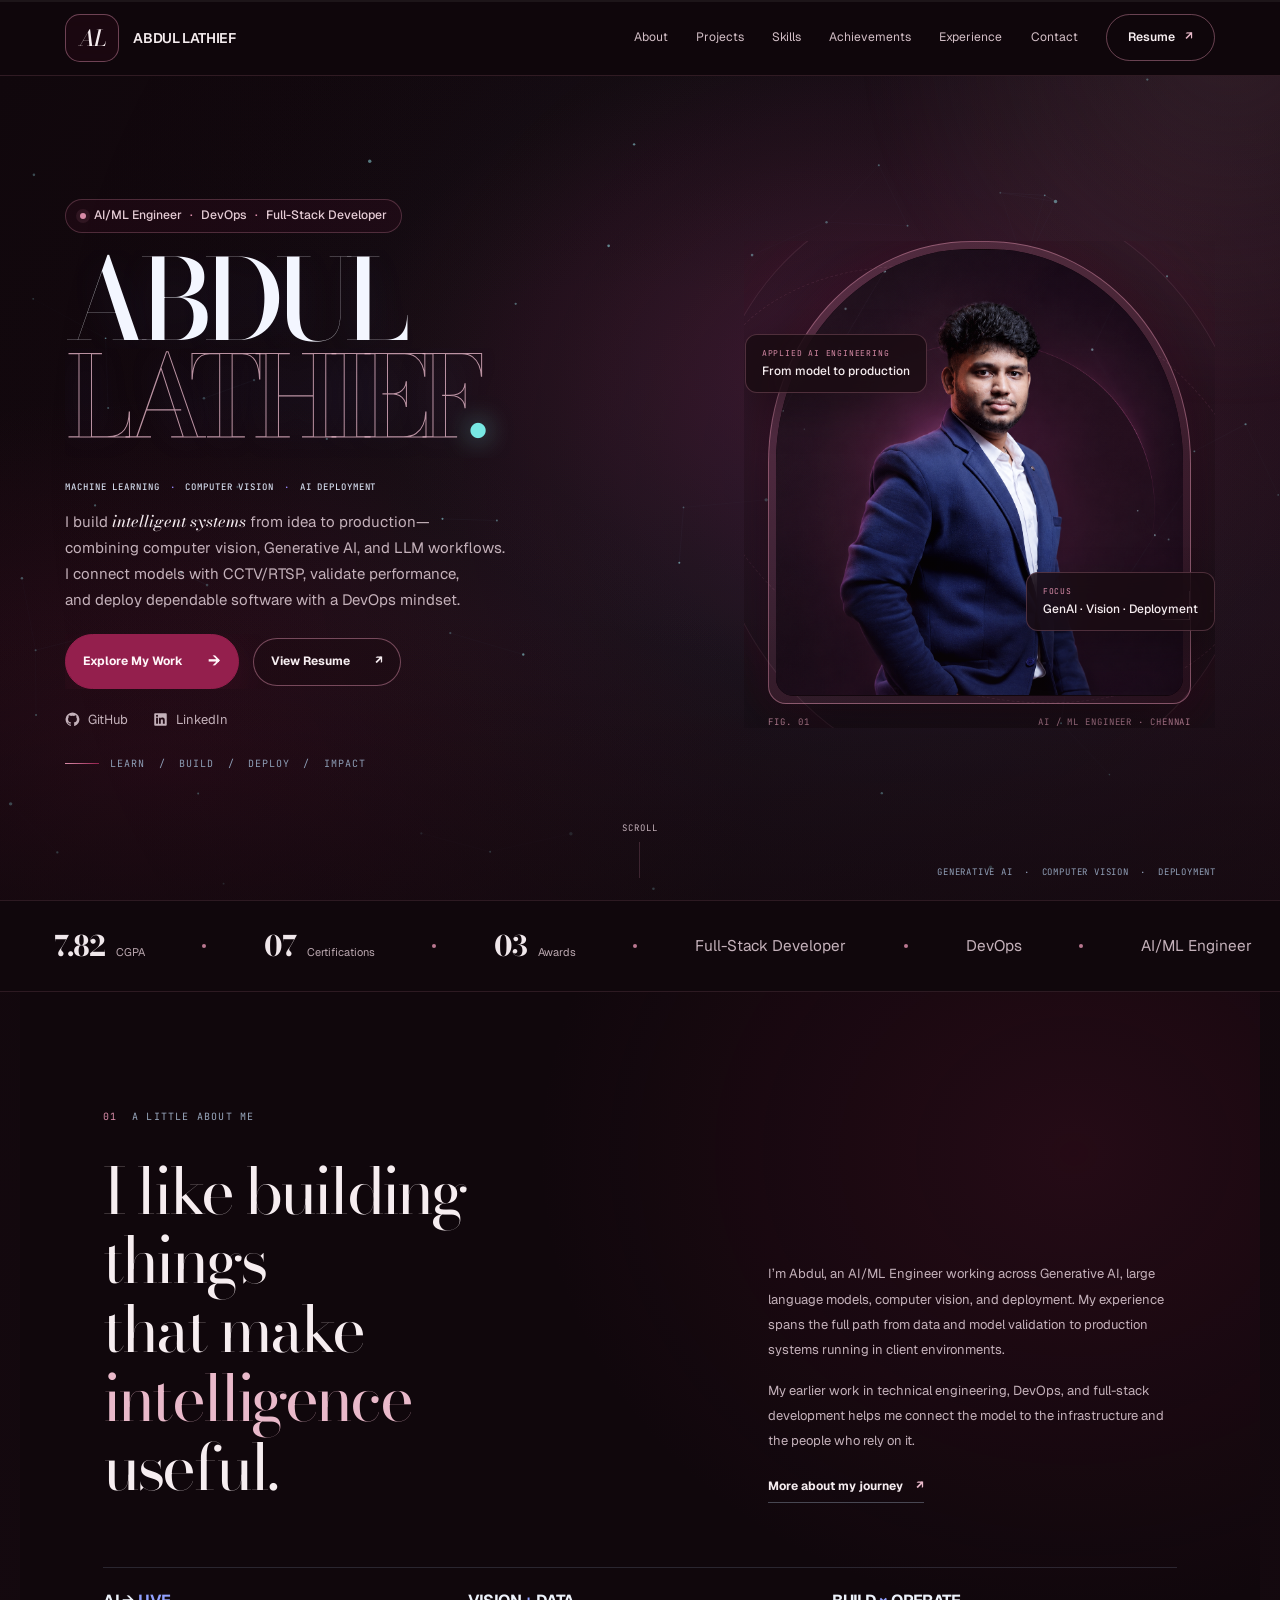
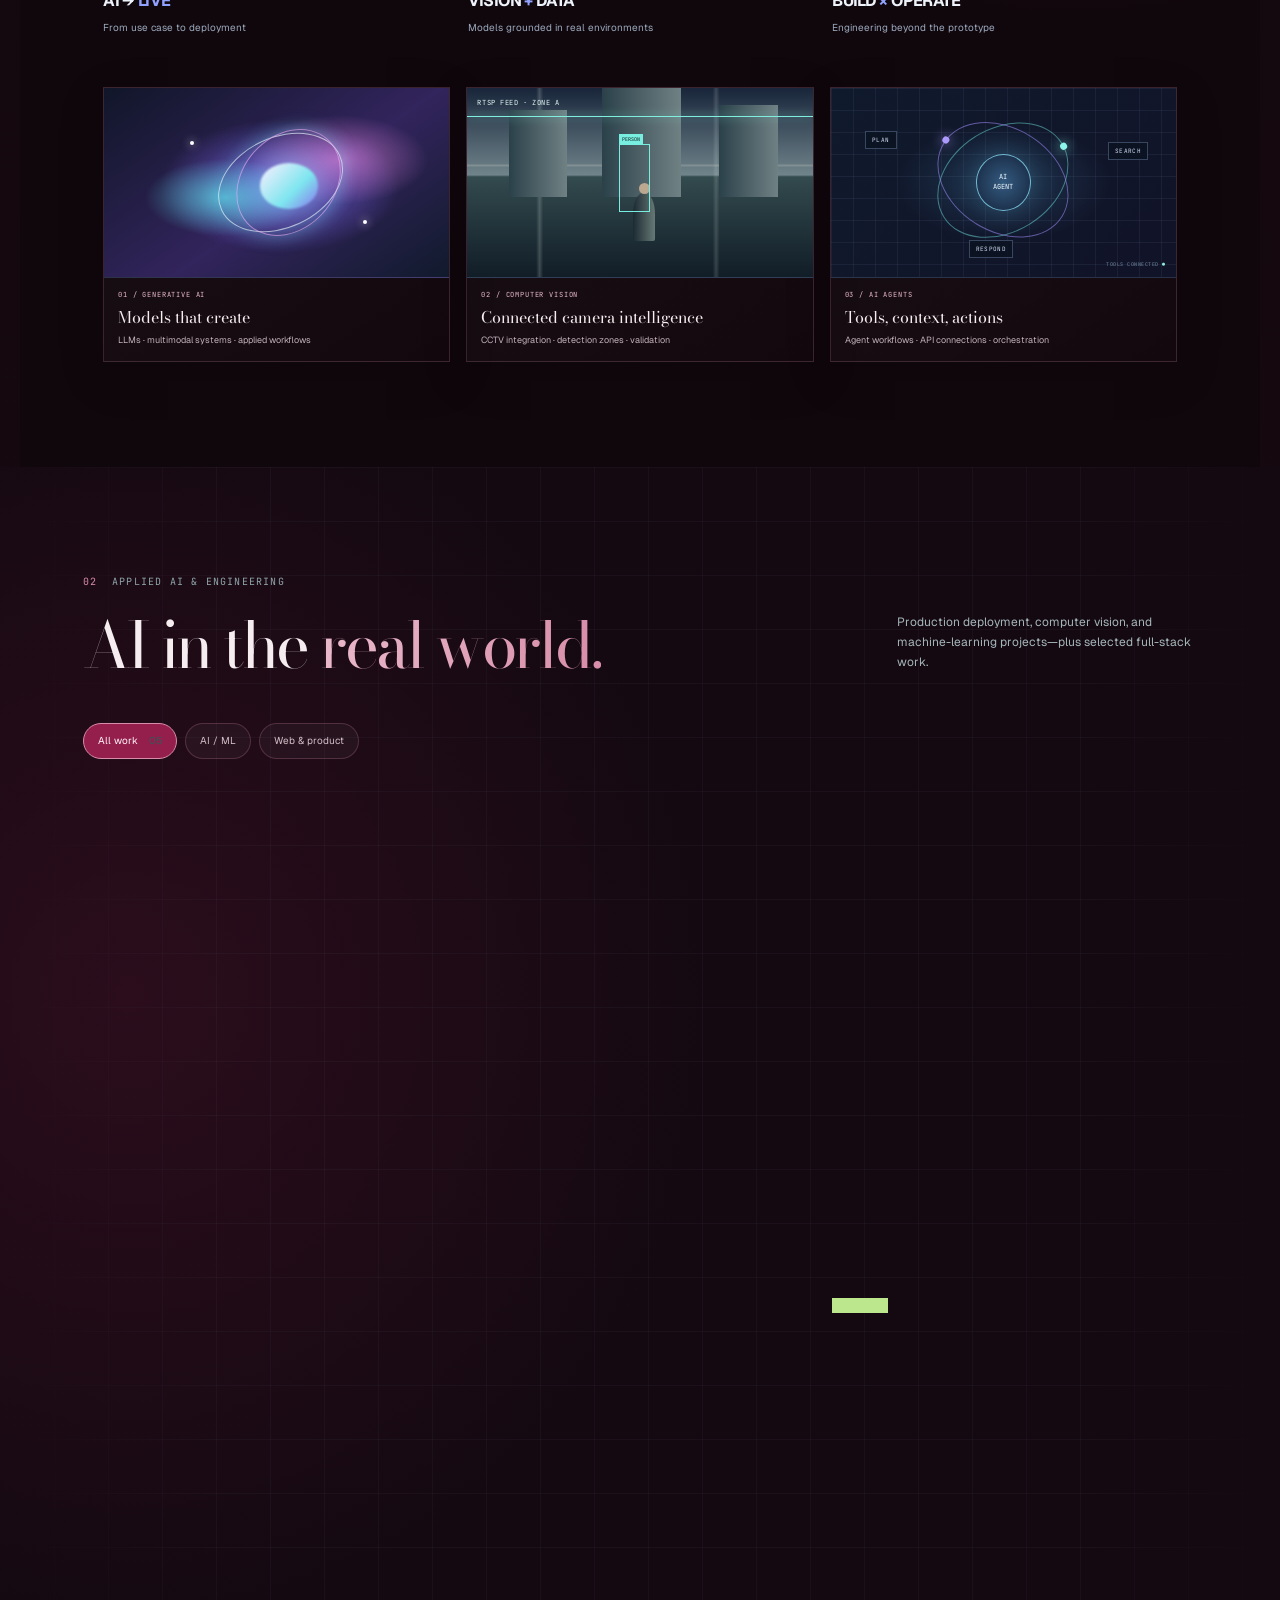
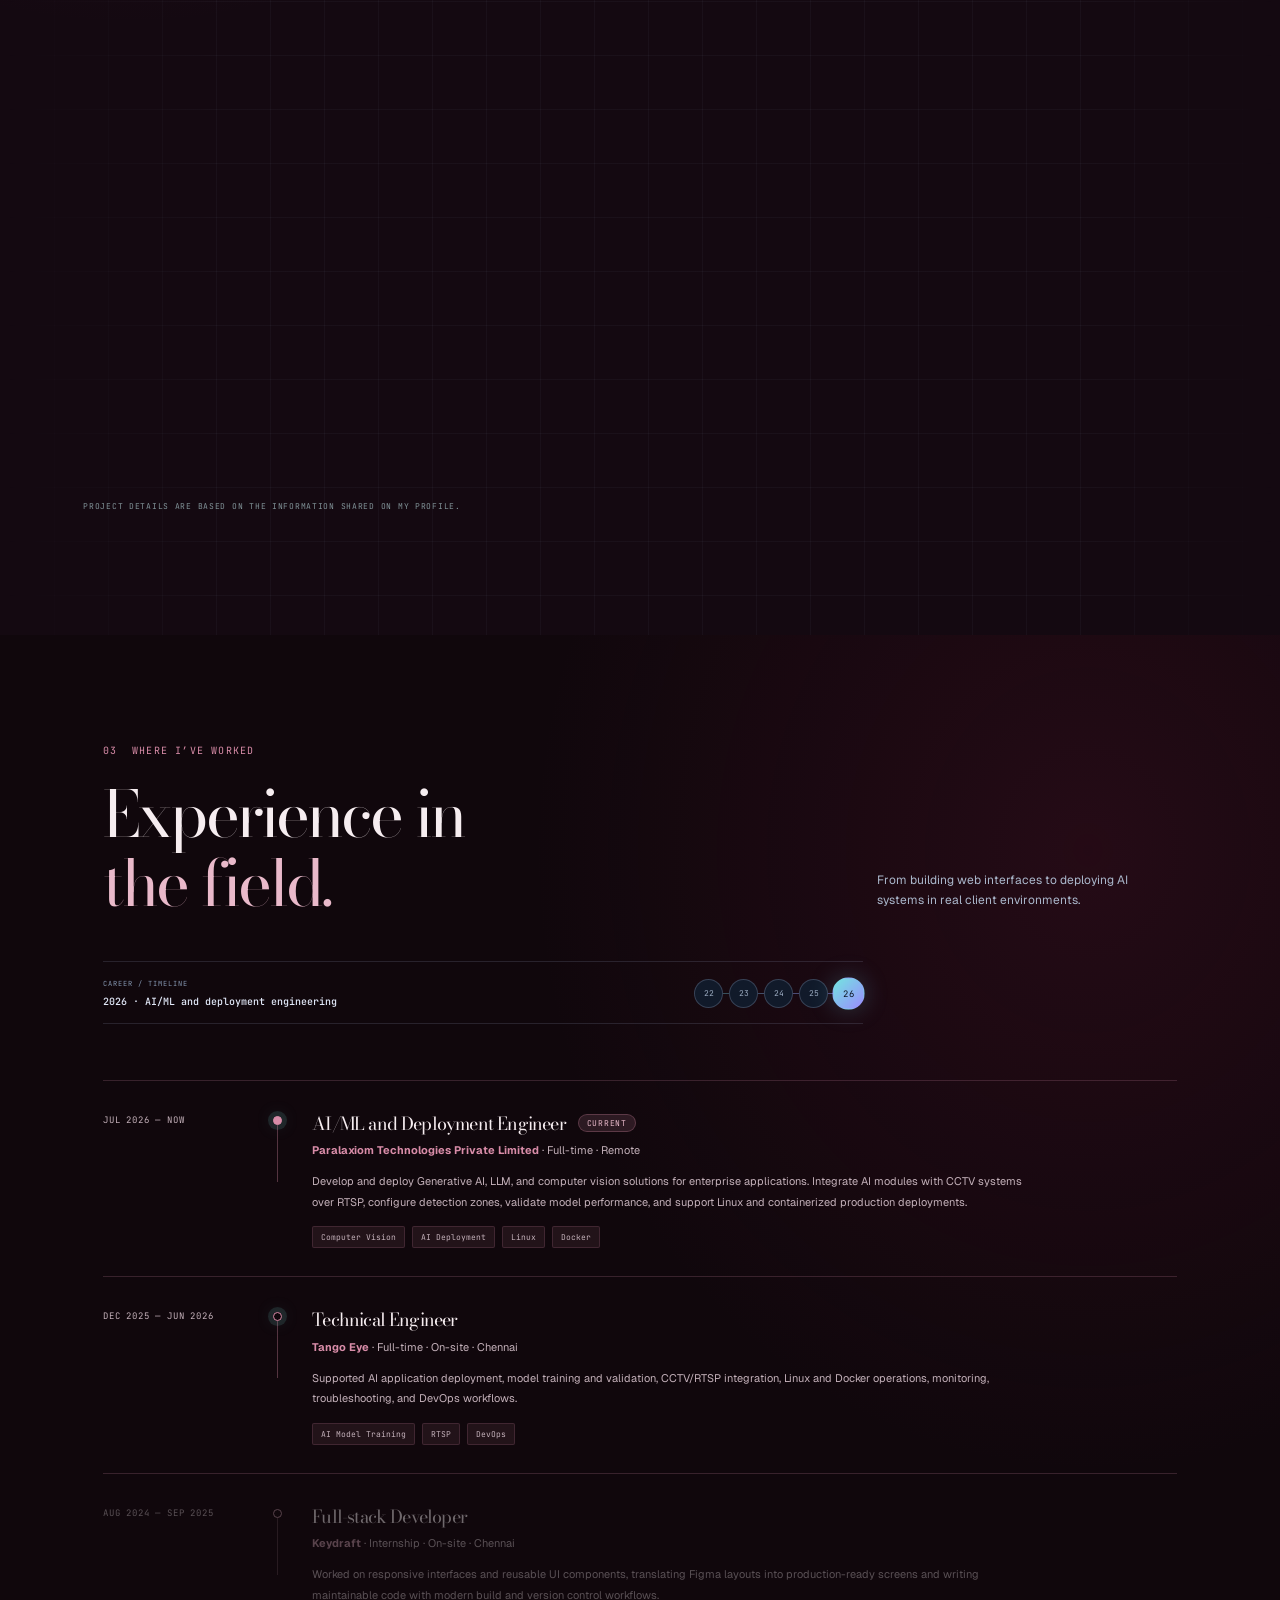
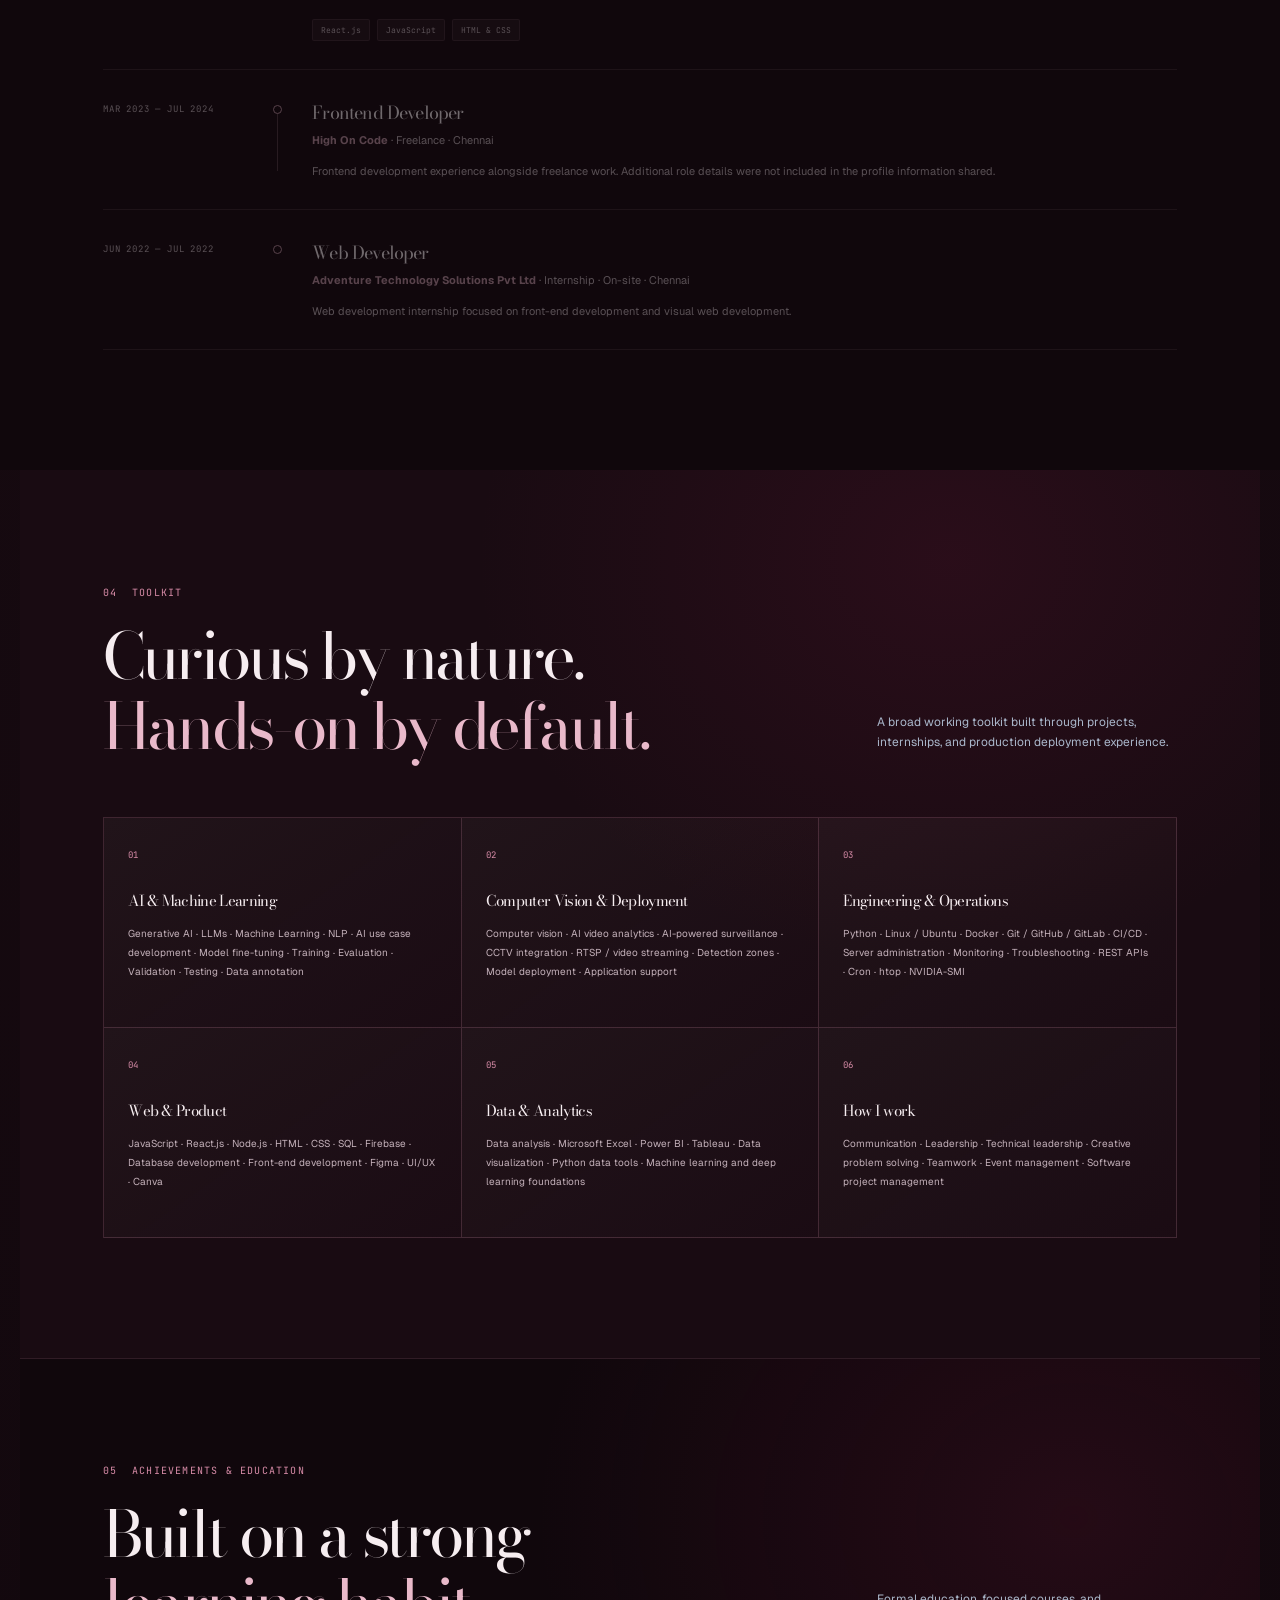
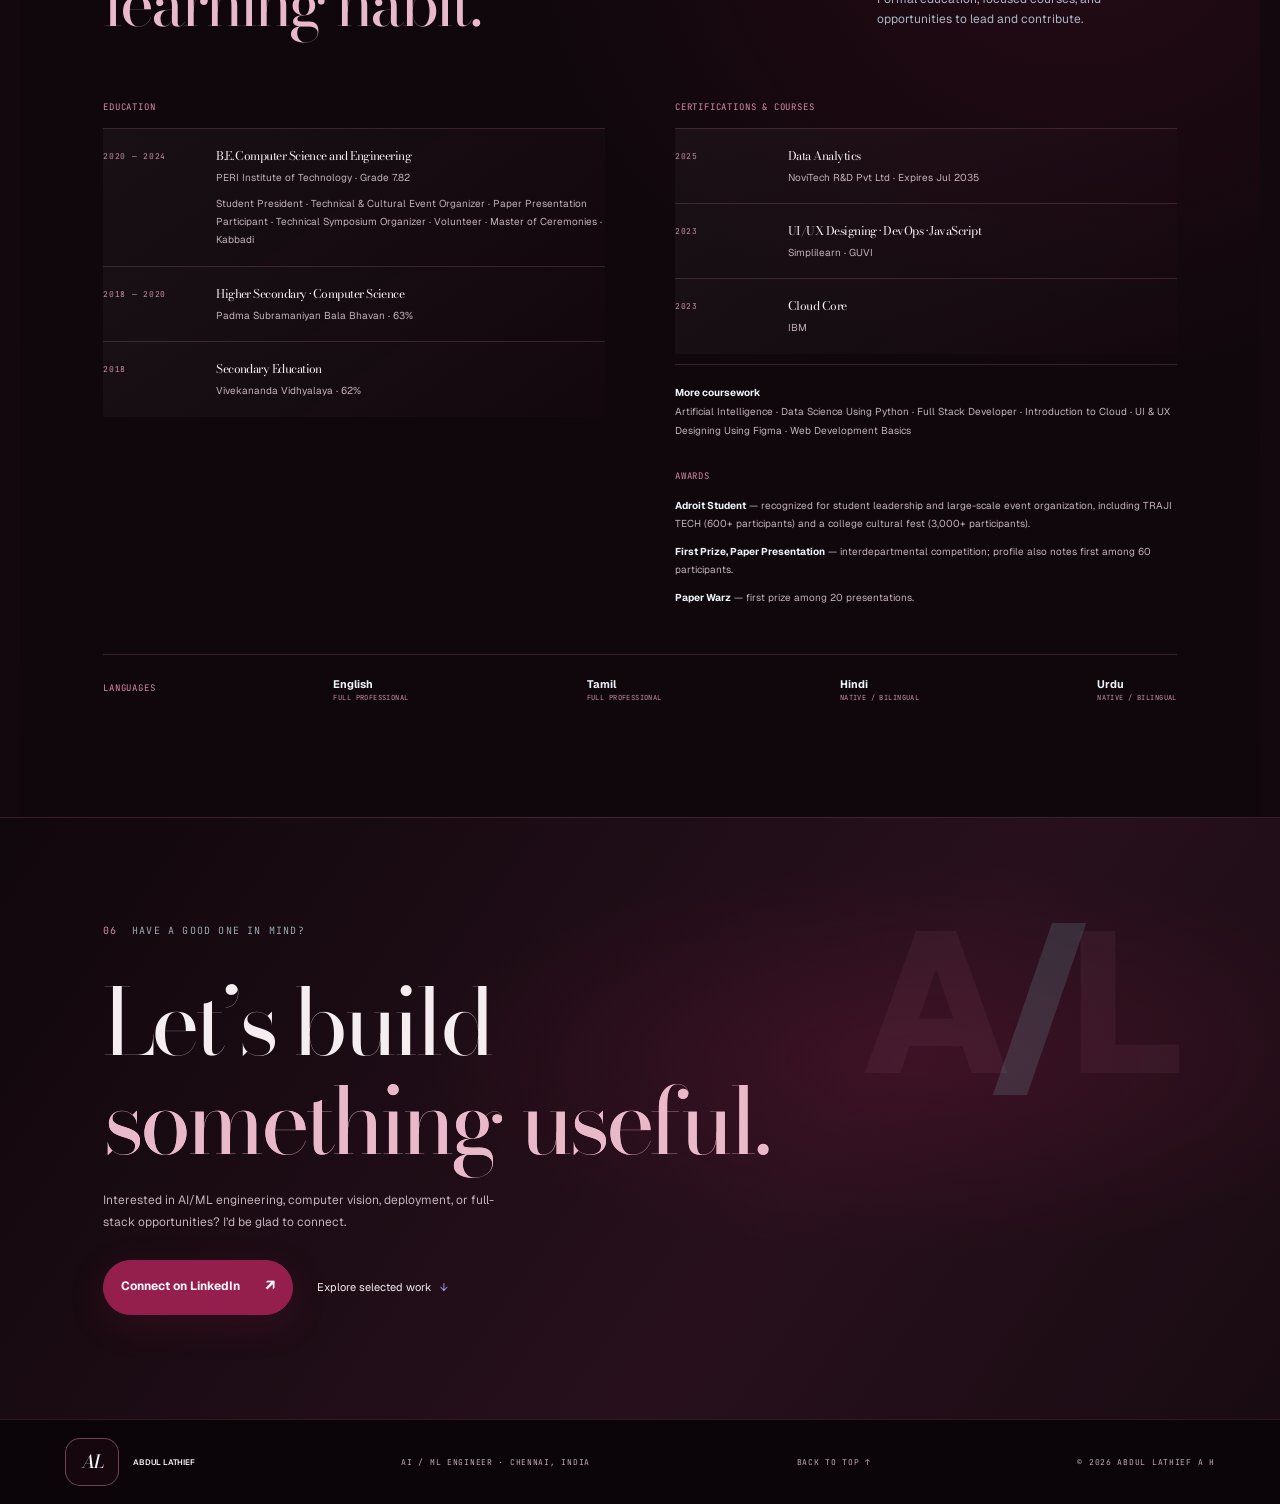
==== commit 1c4031ed: "Refine hero intro copy and role badge" ====
--- a/Abdul Lathief Portfolio.html
+++ b/Abdul Lathief Portfolio.html
@@ -31,7 +31,7 @@
         <p class="eyebrow role-pill hero-enter hero-enter-1"><span class="status-dot"></span> AI/ML Engineer <span class="eyebrow-divider">·</span> DevOps <span class="eyebrow-divider">·</span> Full-Stack Developer</p>
         <h1 id="hero-title" class="hero-name"><span class="name-line hero-enter hero-enter-2">ABDUL</span><span class="name-line name-outline hero-enter hero-enter-3">LATHIEF<span class="name-period">.</span></span></h1>
         <p class="hero-profession hero-enter hero-enter-4">MACHINE LEARNING <i>·</i> COMPUTER VISION <i>·</i> AI DEPLOYMENT</p>
-        <p class="hero-lede hero-enter hero-enter-5">I take AI from use case to production—building computer-vision and machine-learning systems for real environments.</p>
+        <p class="hero-lede hero-enter hero-enter-5">I build <em>intelligent systems</em> from idea to production—<br>combining computer vision, Generative AI, and LLM workflows.<br>I connect models with CCTV/RTSP, validate performance,<br>and deploy dependable software with a DevOps mindset.</p>
         <div class="hero-actions hero-enter hero-enter-6"><a class="button button-light" href="#work">Explore My Work <span>→</span></a><a class="button button-outline" href="resume.html">View Resume <span>↗</span></a></div>
         <div class="hero-socials hero-enter hero-enter-6" aria-label="Social profiles"><a href="https://github.com/ABD04" target="_blank" rel="noreferrer" aria-label="GitHub profile"><svg viewBox="0 0 24 24" aria-hidden="true"><path d="M12 .9a11.1 11.1 0 0 0-3.51 21.63c.56.1.76-.24.76-.54v-2.1c-3.1.67-3.76-1.32-3.76-1.32-.5-1.28-1.23-1.62-1.23-1.62-1.01-.7.08-.69.08-.69 1.12.08 1.7 1.15 1.7 1.15.99 1.69 2.59 1.2 3.22.92.1-.72.39-1.2.7-1.48-2.48-.28-5.09-1.25-5.09-5.54 0-1.22.44-2.22 1.15-3-.12-.28-.5-1.42.11-2.96 0 0 .94-.3 3.06 1.14a10.6 10.6 0 0 1 5.57 0c2.12-1.44 3.05-1.14 3.05-1.14.61 1.54.23 2.68.12 2.96.71.78 1.14 1.78 1.14 3.01 0 4.3-2.62 5.25-5.12 5.52.4.35.75 1.03.75 2.08v3.07c0 .3.2.65.77.54A11.1 11.1 0 0 0 12 .9Z"/></svg>GitHub</a><a href="https://www.linkedin.com/in/abdul-lathief-a-h-a59410236/" target="_blank" rel="noreferrer" aria-label="LinkedIn profile"><svg viewBox="0 0 24 24" aria-hidden="true"><path d="M20.45 2H3.55C2.69 2 2 2.68 2 3.52v16.96c0 .84.69 1.52 1.55 1.52h16.9c.86 0 1.55-.68 1.55-1.52V3.52c0-.84-.69-1.52-1.55-1.52ZM7.93 18.73H4.97V9.2h2.96v9.53ZM6.45 7.9a1.72 1.72 0 1 1 0-3.44 1.72 1.72 0 0 1 0 3.44Zm12.28 10.83h-2.95V14.1c0-1.1-.02-2.51-1.53-2.51-1.53 0-1.76 1.2-1.76 2.43v4.71H9.54V9.2h2.83v1.3h.04c.4-.75 1.36-1.53 2.8-1.53 3 0 3.55 1.97 3.55 4.53v5.23Z"/></svg>LinkedIn</a></div>
         <div class="hero-note"><span class="note-line"></span><span>LEARN&nbsp; / &nbsp;BUILD&nbsp; / &nbsp;DEPLOY&nbsp; / &nbsp;IMPACT</span></div>
--- a/styles.css
+++ b/styles.css
@@ -326,3 +326,8 @@
 @media(max-width:680px){.ticker{height:76px}.ticker-track .ticker-stat,.ticker-track .ticker-role{padding:0 24px}.ticker-track .ticker-stat strong{font-size:27px}.ticker-track .ticker-stat small{font-size:10px}.ticker-track .ticker-role strong{font-size:12px}.hero-bottom{min-height:58px;grid-template-columns:1fr auto 1fr}.scroll-cue{font-size:8px;gap:7px}.scroll-cue i{height:30px}.hero-bottom-right{font-size:6px}}
 @media(prefers-reduced-motion:reduce){.ticker-track{animation:none}}
 @media(prefers-reduced-motion:reduce){.scroll-cue i:after{animation:none;top:25%;opacity:1}}
+.hero-lede{max-width:600px;font-size:clamp(15px,1.15vw,17px);line-height:1.72;color:#c4b1ba}
+.hero-lede em{font:500 italic 1.08em/1 "Bodoni Moda",Georgia,serif;color:#f0e7eb}
+.role-pill{gap:8px;padding:8px 14px;font-size:clamp(11px,.95vw,14px);line-height:1.3}
+.role-pill .status-dot{width:6px;height:6px;flex-basis:6px;box-shadow:0 0 0 4px rgba(216,140,168,.1)}
+@media(max-width:680px){.hero-lede{max-width:440px;font-size:14px;line-height:1.7}.role-pill{font-size:clamp(10px,2.7vw,12px);padding:7px 11px;gap:6px}}
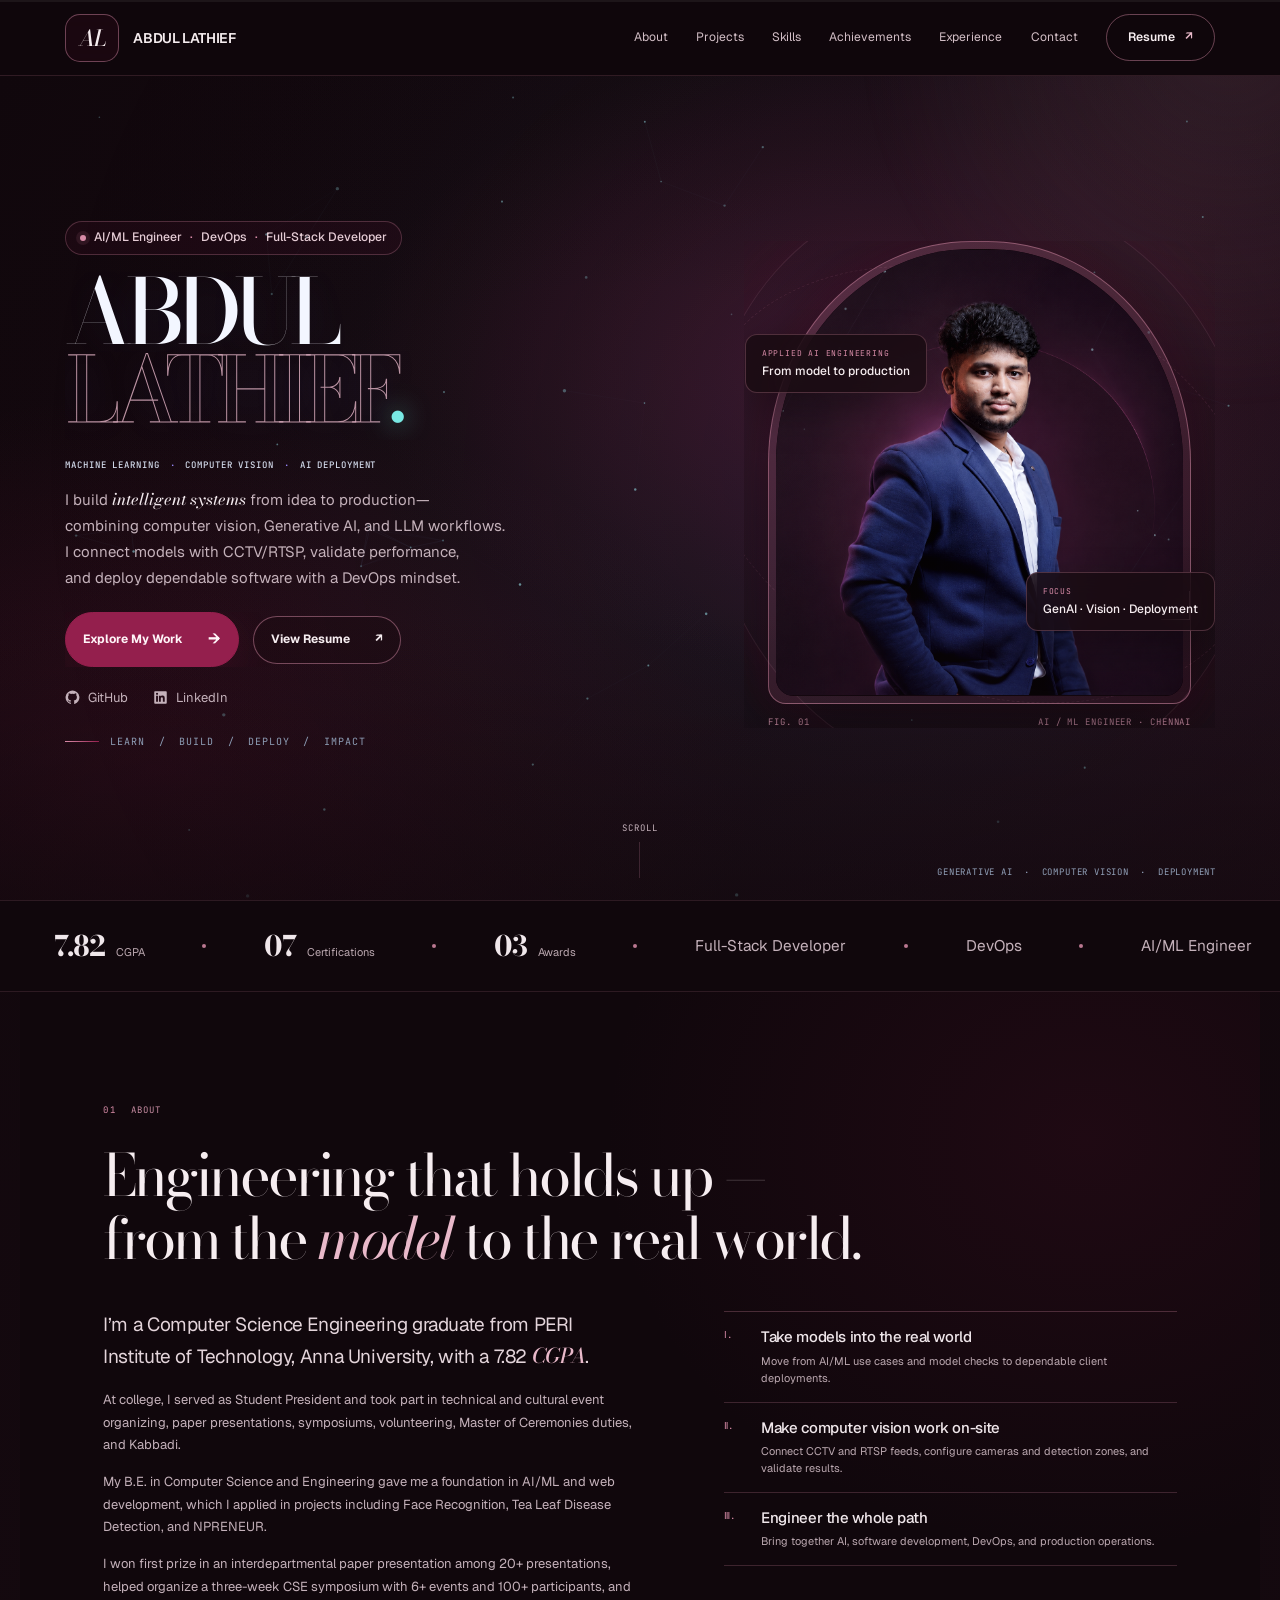
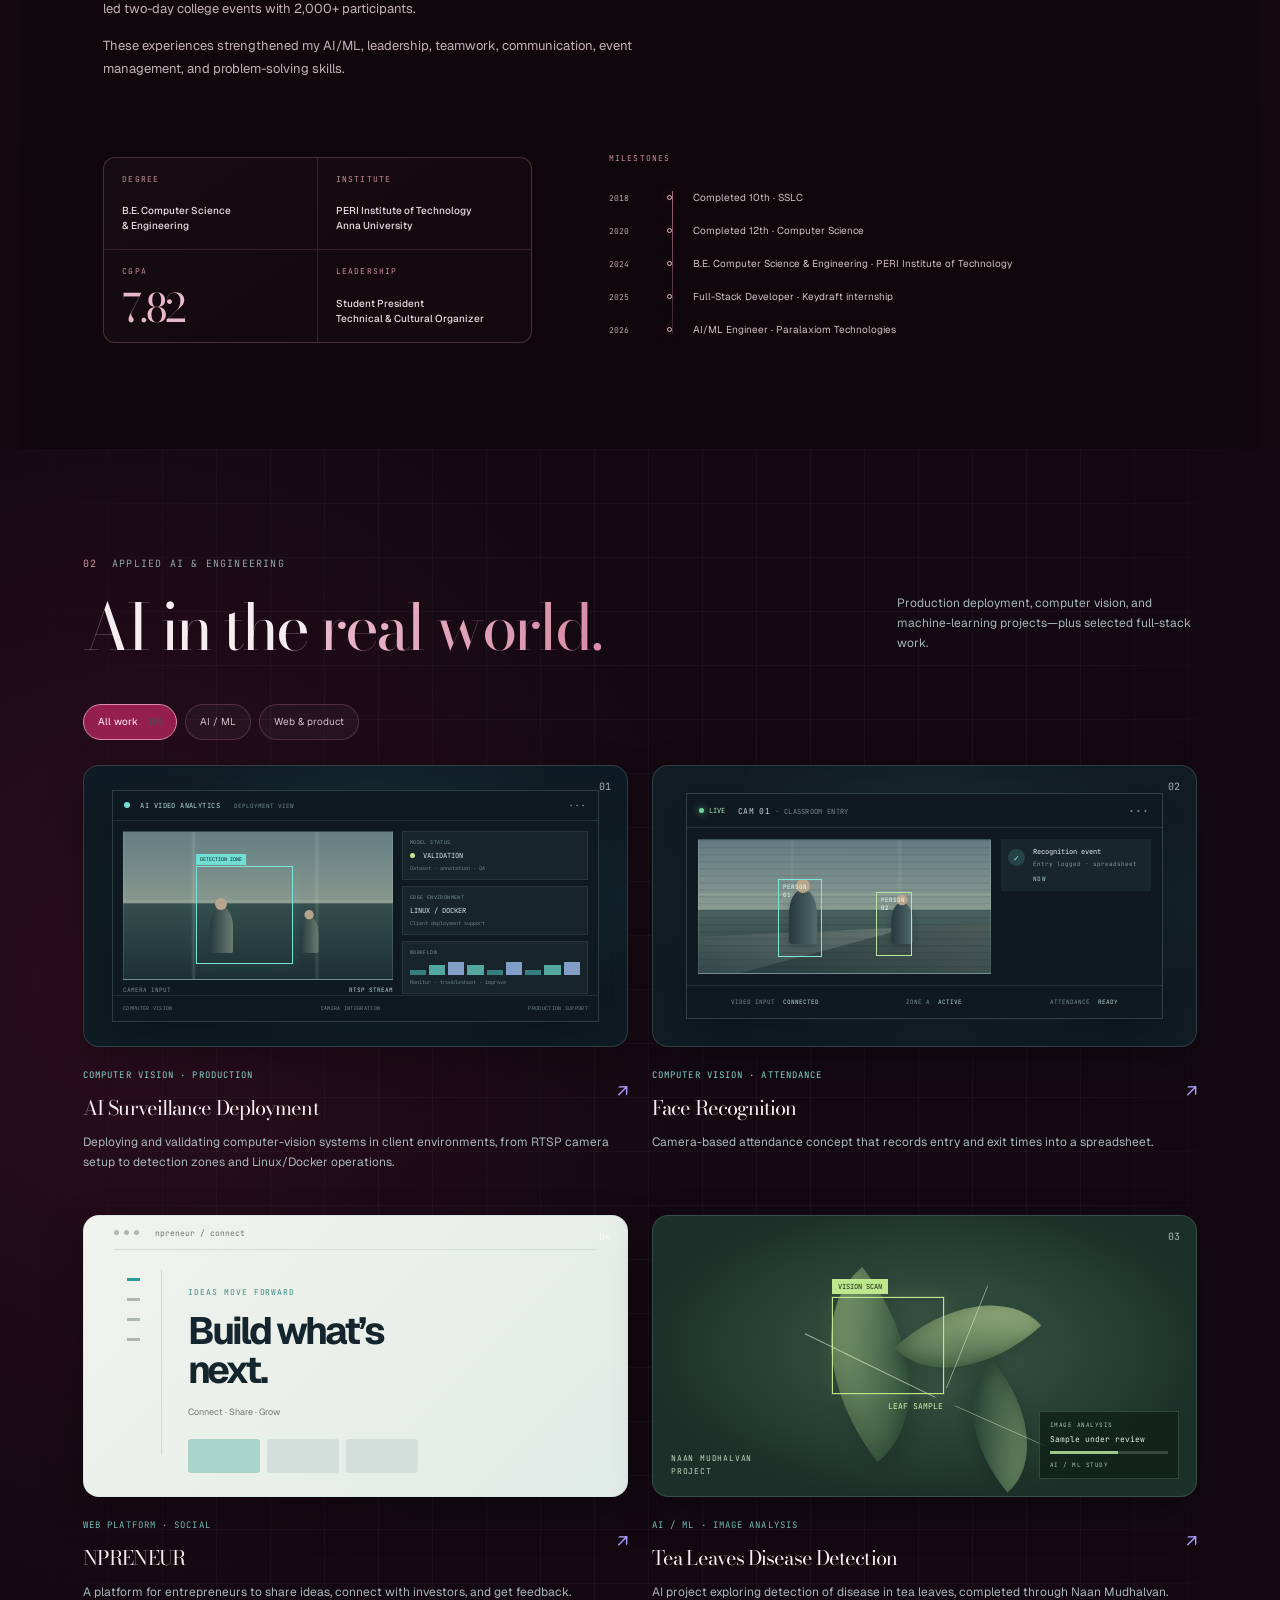
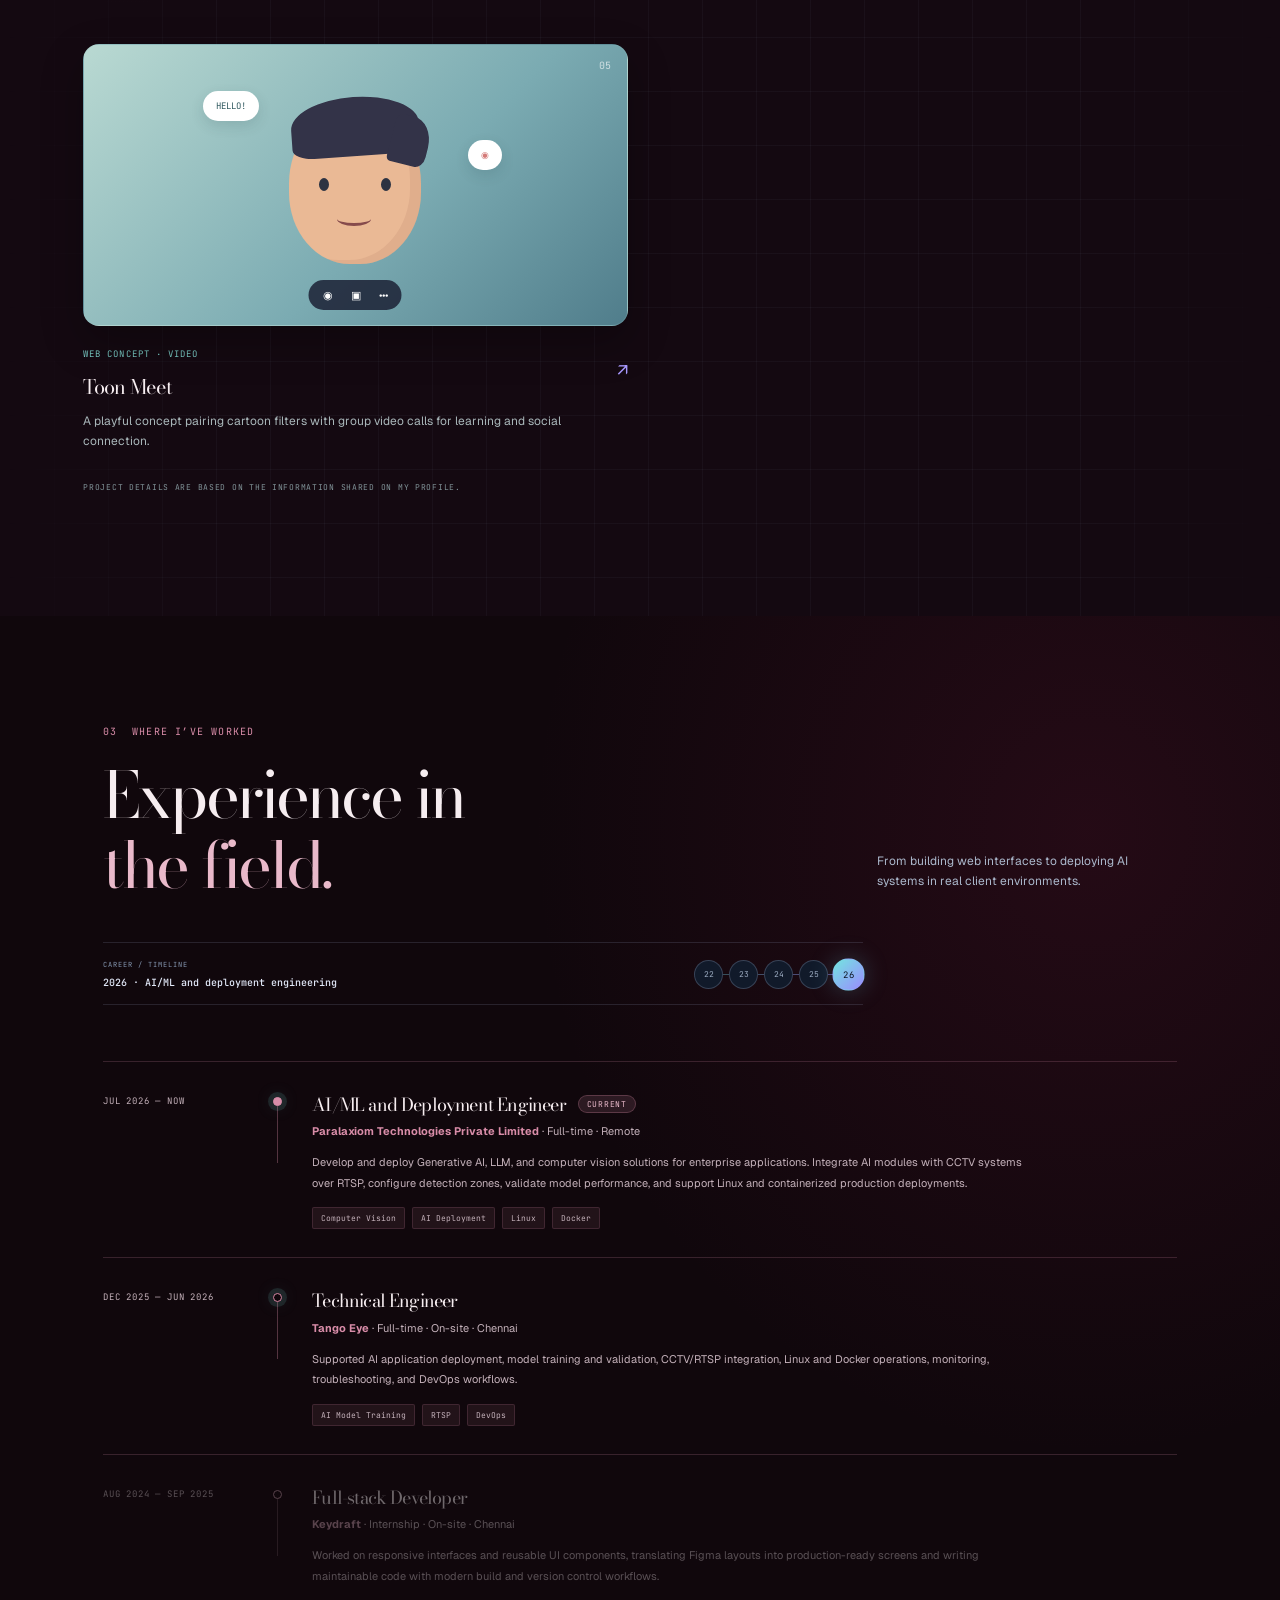
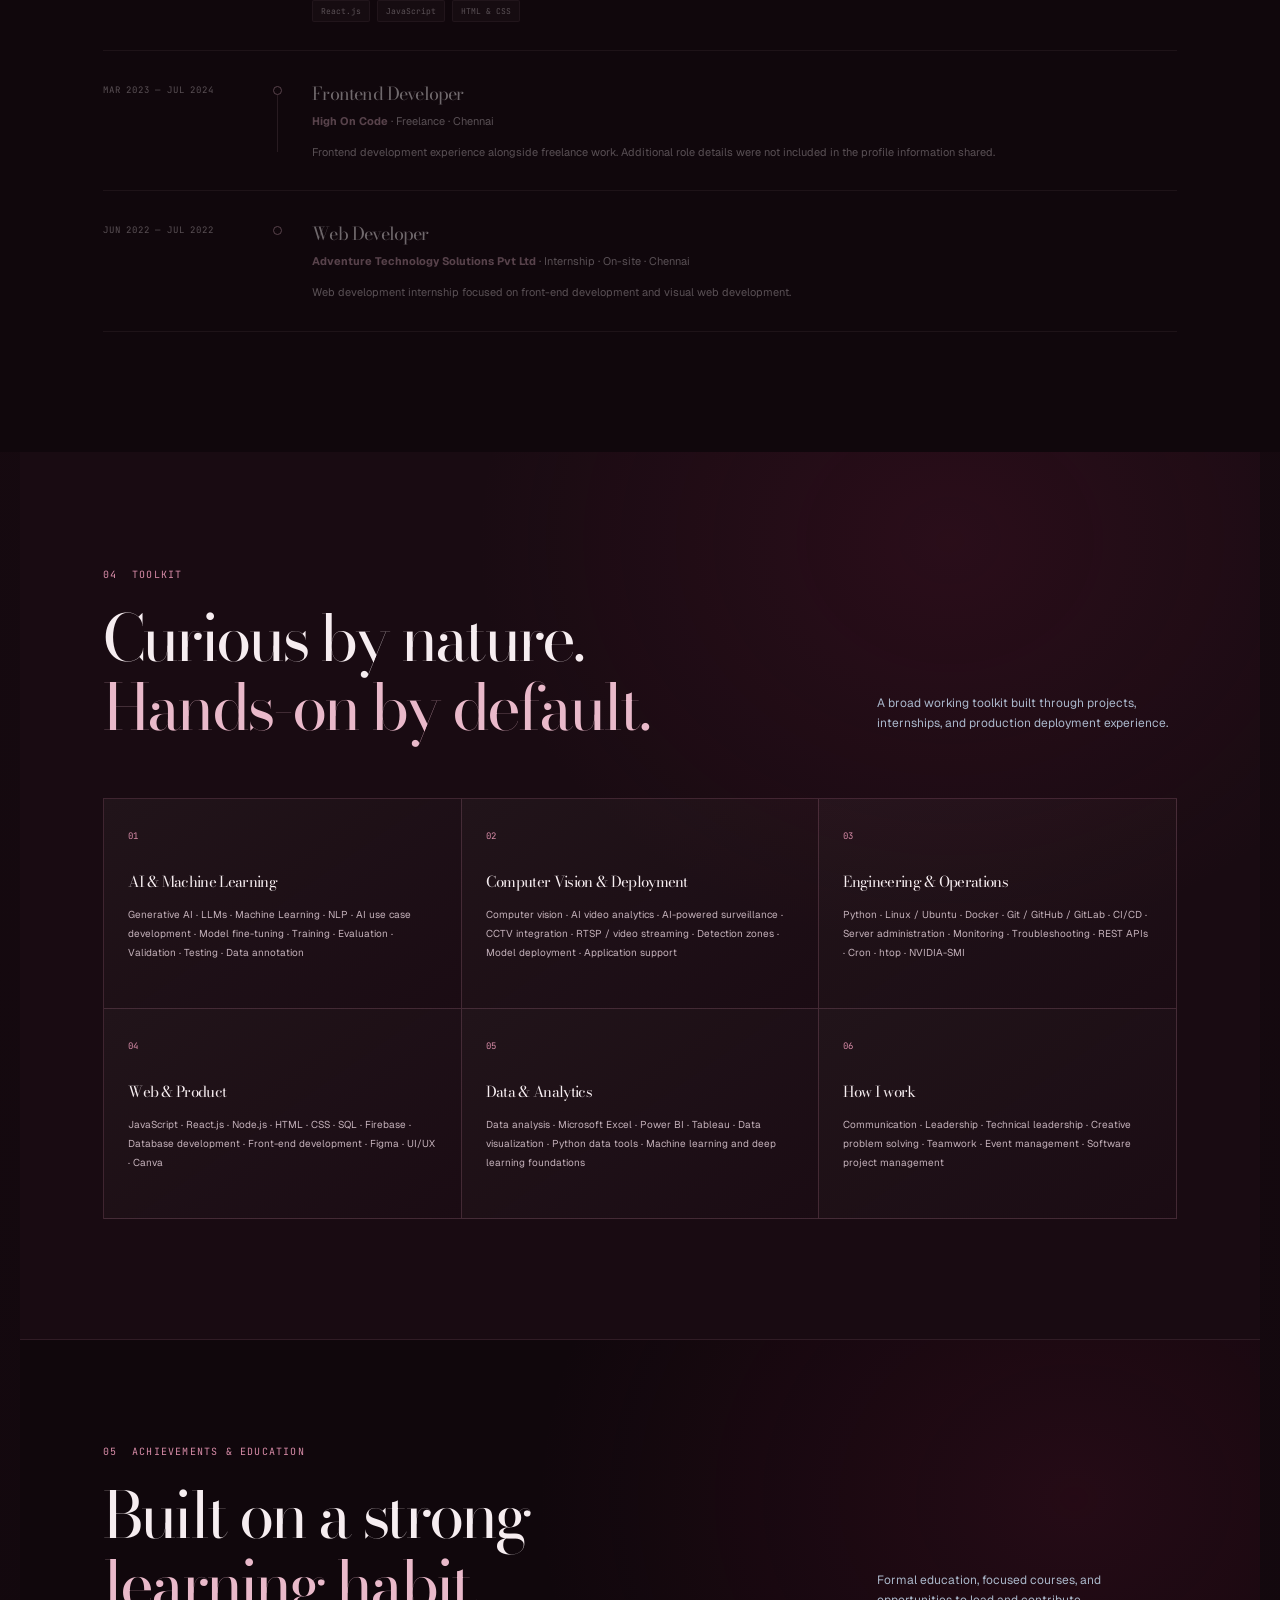
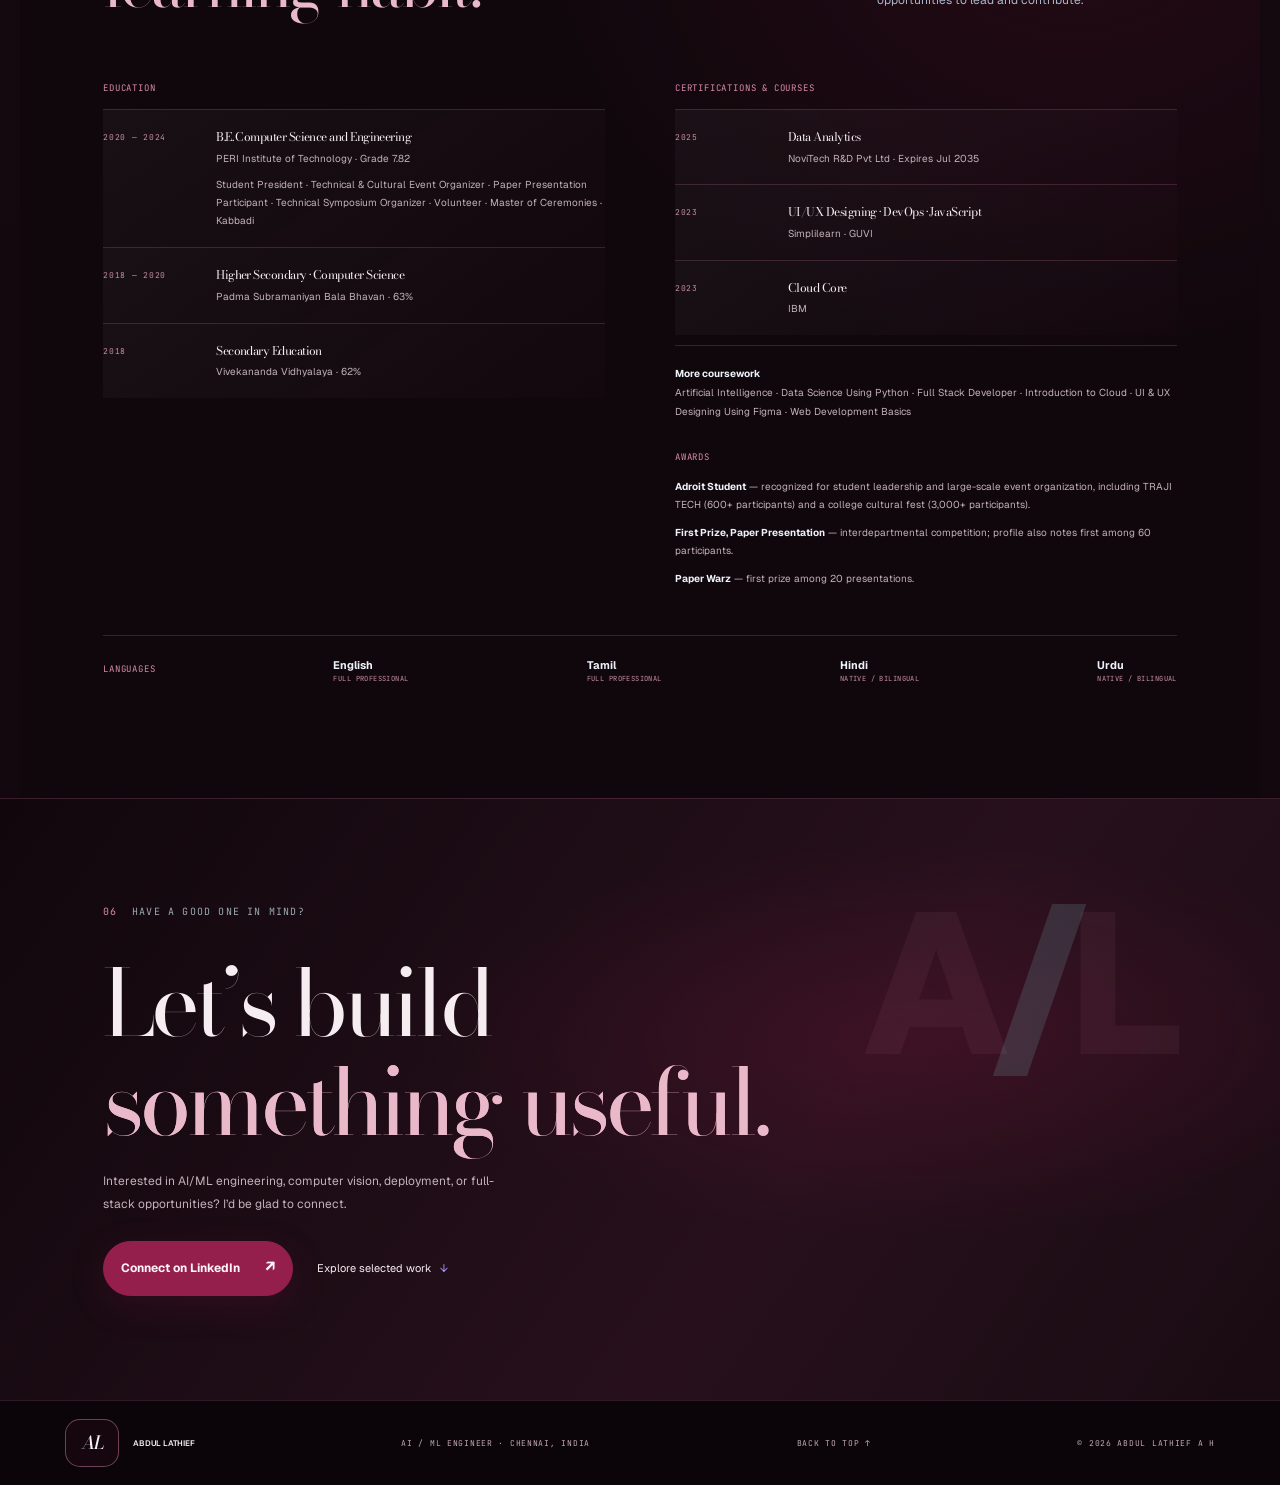
==== commit b96aa380: "Redesign about section with profile and milestones" ====
--- a/Abdul Lathief Portfolio.html
+++ b/Abdul Lathief Portfolio.html
@@ -51,14 +51,40 @@
 
     <section class="ticker" aria-label="Career highlights"><div class="ticker-track"><span class="ticker-stat"><strong>7.82</strong><small>CGPA</small></span><i aria-hidden="true"></i><span class="ticker-stat"><strong>07</strong><small>Certifications</small></span><i aria-hidden="true"></i><span class="ticker-stat"><strong>03</strong><small>Awards</small></span><i aria-hidden="true"></i><span class="ticker-role"><strong>Full-Stack Developer</strong></span><i aria-hidden="true"></i><span class="ticker-role"><strong>DevOps</strong></span><i aria-hidden="true"></i><span class="ticker-role"><strong>AI/ML Engineer</strong></span><i aria-hidden="true"></i><span class="ticker-stat"><strong>7.82</strong><small>CGPA</small></span><i aria-hidden="true"></i><span class="ticker-stat"><strong>07</strong><small>Certifications</small></span><i aria-hidden="true"></i><span class="ticker-stat"><strong>03</strong><small>Awards</small></span><i aria-hidden="true"></i><span class="ticker-role"><strong>Full-Stack Developer</strong></span><i aria-hidden="true"></i><span class="ticker-role"><strong>DevOps</strong></span><i aria-hidden="true"></i><span class="ticker-role"><strong>AI/ML Engineer</strong></span><i aria-hidden="true"></i></div></section>
 
-    <section class="section intro-section" id="about">
-      <div class="section-kicker"><span>01</span><span> A LITTLE ABOUT ME</span></div>
-      <div class="intro-content"><h2>I like building things<br>that make <em>intelligence</em><br>useful.</h2><div class="intro-body"><p>I’m Abdul, an AI/ML Engineer working across Generative AI, large language models, computer vision, and deployment. My experience spans the full path from data and model validation to production systems running in client environments.</p><p>My earlier work in technical engineering, DevOps, and full-stack development helps me connect the model to the infrastructure and the people who rely on it.</p><a class="arrow-link" href="#experience">More about my journey <span>↗</span></a></div></div>
-      <div class="stat-row"><div class="stat"><strong>AI → <span>LIVE</span></strong><small>From use case to deployment</small></div><div class="stat"><strong>VISION <span>+</span> DATA</strong><small>Models grounded in real environments</small></div><div class="stat"><strong>BUILD <span>×</span> OPERATE</strong><small>Engineering beyond the prototype</small></div></div>
-      <div class="ai-scene-strip" aria-label="AI engineering focus areas">
-        <article class="ai-scene-card"><div class="strip-scene strip-gen"><span class="gen-orbit orbit-a"></span><span class="gen-orbit orbit-b"></span><span class="gen-core"></span><i class="gen-spark spark-a"></i><i class="gen-spark spark-b"></i><div class="generated-frame"></div></div><div class="ai-scene-caption"><span>01 / GENERATIVE AI</span><b>Models that create</b><small>LLMs · multimodal systems · applied workflows</small></div></article>
-        <article class="ai-scene-card"><div class="strip-scene strip-cctv"><div class="strip-city"><i></i><i></i><i></i></div><span class="strip-camera-person"></span><span class="strip-camera-box"><b>PERSON</b></span><span class="strip-scanline"></span><span class="strip-rec">RTSP FEED · ZONE A</span></div><div class="ai-scene-caption"><span>02 / COMPUTER VISION</span><b>Connected camera intelligence</b><small>CCTV integration · detection zones · validation</small></div></article>
-        <article class="ai-scene-card"><div class="strip-scene strip-agents"><div class="agent-orbit orbit-c"><i></i></div><div class="agent-orbit orbit-d"><i></i></div><span class="agent-hub">AI<br>AGENT</span><span class="agent-task task-one">PLAN</span><span class="agent-task task-two">SEARCH</span><span class="agent-task task-three">RESPOND</span><span class="agent-dash">TOOLS CONNECTED <b>●</b></span></div><div class="ai-scene-caption"><span>03 / AI AGENTS</span><b>Tools, context, actions</b><small>Agent workflows · API connections · orchestration</small></div></article>
+    <section class="section intro-section about-reference" id="about">
+      <div class="section-kicker"><span>01</span><span> ABOUT</span></div>
+      <h2 class="about-title">Engineering that holds up —<br>from the <em>model</em> to the real world.</h2>
+      <div class="about-top-grid">
+        <div class="about-copy">
+          <p class="about-lead">I’m a Computer Science Engineering graduate from PERI Institute of Technology, Anna University, with a 7.82 <em>CGPA</em>.</p>
+          <p>At college, I served as Student President and took part in technical and cultural event organizing, paper presentations, symposiums, volunteering, Master of Ceremonies duties, and Kabbadi.</p>
+          <p>My B.E. in Computer Science and Engineering gave me a foundation in AI/ML and web development, which I applied in projects including Face Recognition, Tea Leaf Disease Detection, and NPRENEUR.</p>
+          <p>I won first prize in an interdepartmental paper presentation among 20+ presentations, helped organize a three-week CSE symposium with 6+ events and 100+ participants, and led two-day college events with 2,000+ participants.</p>
+          <p>These experiences strengthened my AI/ML, leadership, teamwork, communication, event management, and problem-solving skills.</p>
+        </div>
+        <div class="about-principles" aria-label="How I approach engineering">
+          <article class="about-principle"><span>Ⅰ.</span><div><h3>Take models into the real world</h3><p>Move from AI/ML use cases and model checks to dependable client deployments.</p></div></article>
+          <article class="about-principle"><span>Ⅱ.</span><div><h3>Make computer vision work on-site</h3><p>Connect CCTV and RTSP feeds, configure cameras and detection zones, and validate results.</p></div></article>
+          <article class="about-principle"><span>Ⅲ.</span><div><h3>Engineer the whole path</h3><p>Bring together AI, software development, DevOps, and production operations.</p></div></article>
+        </div>
+      </div>
+      <div class="about-bottom-grid">
+        <article class="about-degree-card">
+          <div><span>DEGREE</span><b>B.E. Computer Science<br>&amp; Engineering</b></div>
+          <div><span>INSTITUTE</span><b>PERI Institute of Technology<br>Anna University</b></div>
+          <div class="about-cgpa"><span>CGPA</span><strong>7.82</strong></div>
+          <div><span>LEADERSHIP</span><b>Student President<br>Technical &amp; Cultural Organizer</b></div>
+        </article>
+        <div class="about-milestones">
+          <h3 class="about-milestone-label">MILESTONES</h3>
+          <ol>
+            <li><time>2018</time><span class="milestone-dot"></span><p>Completed 10th · SSLC</p></li>
+            <li><time>2020</time><span class="milestone-dot"></span><p>Completed 12th · Computer Science</p></li>
+            <li><time>2024</time><span class="milestone-dot"></span><p>B.E. Computer Science &amp; Engineering · PERI Institute of Technology</p></li>
+            <li><time>2025</time><span class="milestone-dot"></span><p>Full-Stack Developer · Keydraft internship</p></li>
+            <li><time>2026</time><span class="milestone-dot"></span><p>AI/ML Engineer · Paralaxiom Technologies</p></li>
+          </ol>
+        </div>
       </div>
     </section>
 
--- a/styles.css
+++ b/styles.css
@@ -331,3 +331,22 @@
 .role-pill{gap:8px;padding:8px 14px;font-size:clamp(11px,.95vw,14px);line-height:1.3}
 .role-pill .status-dot{width:6px;height:6px;flex-basis:6px;box-shadow:0 0 0 4px rgba(216,140,168,.1)}
 @media(max-width:680px){.hero-lede{max-width:440px;font-size:14px;line-height:1.7}.role-pill{font-size:clamp(10px,2.7vw,12px);padding:7px 11px;gap:6px}}
+.hero-name{font-size:clamp(54px,7vw,110px);margin-bottom:clamp(14px,2vh,20px)}
+@media(max-width:680px){.hero-name{font-size:clamp(52px,12.5vw,80px);line-height:.84;margin-bottom:14px}}
+
+/* Editorial About layout with profile details and a career timeline. */
+.about-reference{padding-top:clamp(70px,9vw,112px);padding-bottom:clamp(72px,8vw,104px);background:radial-gradient(ellipse at 86% 14%,rgba(110,23,56,.16),transparent 32%),#10070c}
+.about-reference>.section-kicker{color:#c78da3;font-size:9px;letter-spacing:.16em}
+.about-title{margin:28px 0 42px;color:#f6edf0;font:400 clamp(35px,5vw,58px)/1.08 "Bodoni Moda",Georgia,serif;letter-spacing:-.055em}
+.about-title em,.about-lead em{color:#e9b9ca;font-weight:400}
+.about-top-grid{display:grid;grid-template-columns:minmax(0,1.08fr) minmax(300px,.92fr);gap:clamp(36px,7vw,96px);align-items:start}
+.about-copy{max-width:650px}.about-copy p{margin:0 0 15px;color:#c4b1ba;font-size:13px;line-height:1.72}.about-copy .about-lead{margin:0 0 18px;color:#e3d4da;font-size:clamp(16px,1.5vw,19px);line-height:1.5;letter-spacing:-.02em}.about-lead em{font:italic 500 1.08em "Bodoni Moda",Georgia,serif}
+.about-principles{border-top:1px solid rgba(216,140,168,.27)}.about-principle{display:grid;grid-template-columns:24px 1fr;gap:13px;padding:15px 0;border-bottom:1px solid rgba(216,140,168,.22)}.about-principle>span{padding-top:2px;color:#d88ca8;font:400 9px var(--mono)}.about-principle h3{margin:0 0 5px;color:#f0e7eb;font:500 15px/1.35 var(--sans);letter-spacing:-.025em}.about-principle p{margin:0;color:#bba8b0;font-size:11px;line-height:1.55}
+.about-bottom-grid{display:grid;grid-template-columns:minmax(280px,.86fr) minmax(0,1.14fr);gap:clamp(36px,6vw,82px);align-items:center;margin-top:58px}
+.about-degree-card{display:grid;grid-template-columns:1fr 1fr;gap:0;border:1px solid rgba(216,140,168,.28);border-radius:12px;background:linear-gradient(145deg,rgba(255,255,255,.025),rgba(110,23,56,.06));overflow:hidden}
+.about-degree-card>div{min-height:92px;padding:16px 18px;display:flex;flex-direction:column;justify-content:space-between;border-bottom:1px solid rgba(216,140,168,.18)}
+.about-degree-card>div:nth-child(odd){border-right:1px solid rgba(216,140,168,.18)}.about-degree-card>div:nth-last-child(-n+2){border-bottom:0}
+.about-degree-card span,.about-milestone-label{color:#c78da3;font:400 8px var(--mono);letter-spacing:.15em}.about-degree-card b{color:#e8dce1;font-size:10px;font-weight:500;line-height:1.5}.about-degree-card .about-cgpa strong{color:#e9b9ca;font:400 39px/.9 "Bodoni Moda",Georgia,serif;letter-spacing:-.05em}
+.about-milestones{min-width:0}.about-milestone-label{margin:0 0 18px}.about-milestones ol{position:relative;display:grid;gap:0;margin:0;padding:0;list-style:none}.about-milestones ol:before{content:"";position:absolute;left:63px;top:10px;bottom:12px;width:1px;background:linear-gradient(180deg,rgba(216,140,168,.72),rgba(216,140,168,.18))}.about-milestones li{position:relative;display:grid;grid-template-columns:44px 12px minmax(0,1fr);gap:14px;align-items:center;min-height:33px}.about-milestones time{color:#bba8b0;font:400 8px var(--mono)}.milestone-dot{z-index:1;width:5px;height:5px;border:1px solid #e9b9ca;border-radius:50%;background:#10070c;box-shadow:0 0 8px rgba(216,140,168,.25)}.about-milestones p{margin:0;color:#d0c0c7;font-size:10px;line-height:1.5}
+@media(max-width:900px){.about-top-grid{grid-template-columns:1fr;gap:28px}.about-copy{max-width:760px}.about-bottom-grid{grid-template-columns:1fr 1fr;gap:30px;margin-top:44px}}
+@media(max-width:640px){.about-title{font-size:clamp(34px,9vw,46px);margin:22px 0 28px}.about-title br{display:none}.about-top-grid{gap:22px}.about-copy p{font-size:12px}.about-copy .about-lead{font-size:17px}.about-principle{padding:13px 0}.about-principle h3{font-size:13px}.about-principle p{font-size:10px}.about-bottom-grid{grid-template-columns:1fr;gap:30px;margin-top:34px}.about-degree-card>div{min-height:84px;padding:13px}.about-degree-card b{font-size:9px}.about-milestones ol:before{left:57px}.about-milestones li{grid-template-columns:38px 12px minmax(0,1fr);gap:13px;min-height:36px}.about-milestones p{font-size:10px}}
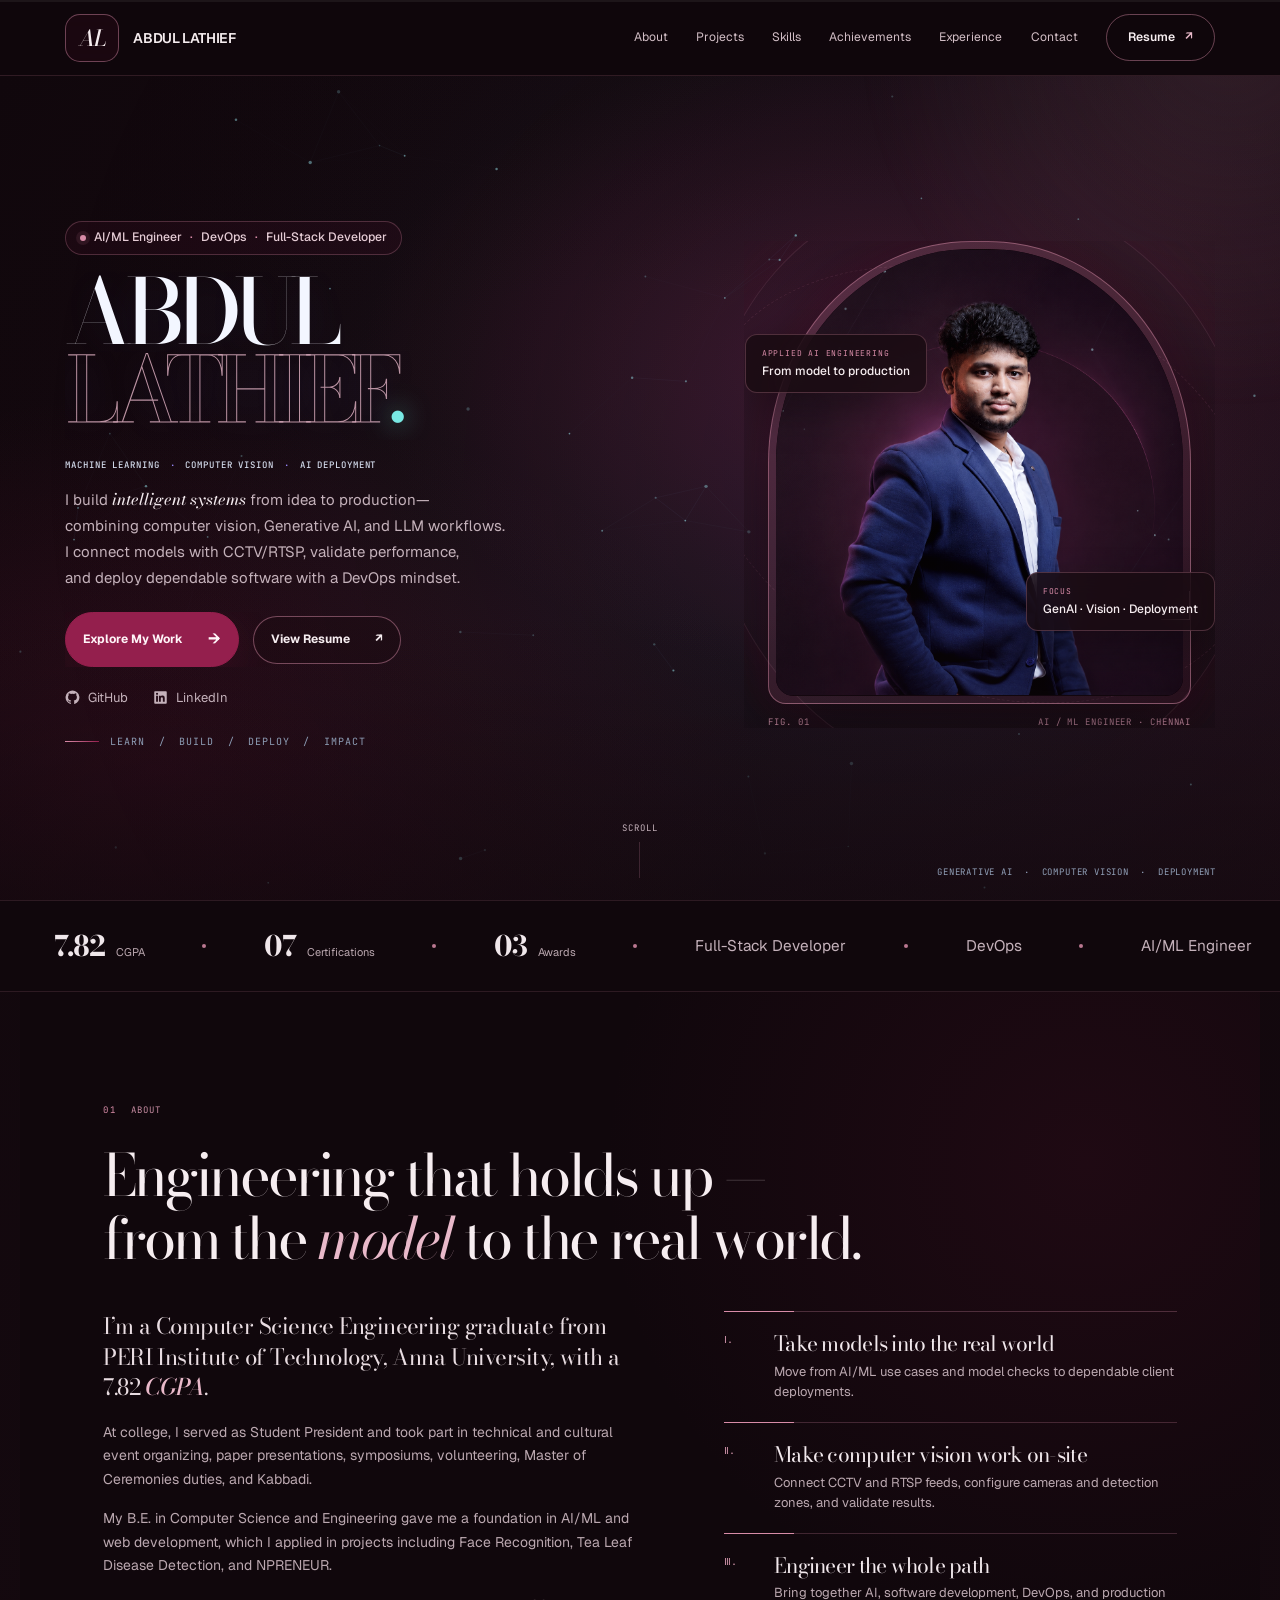
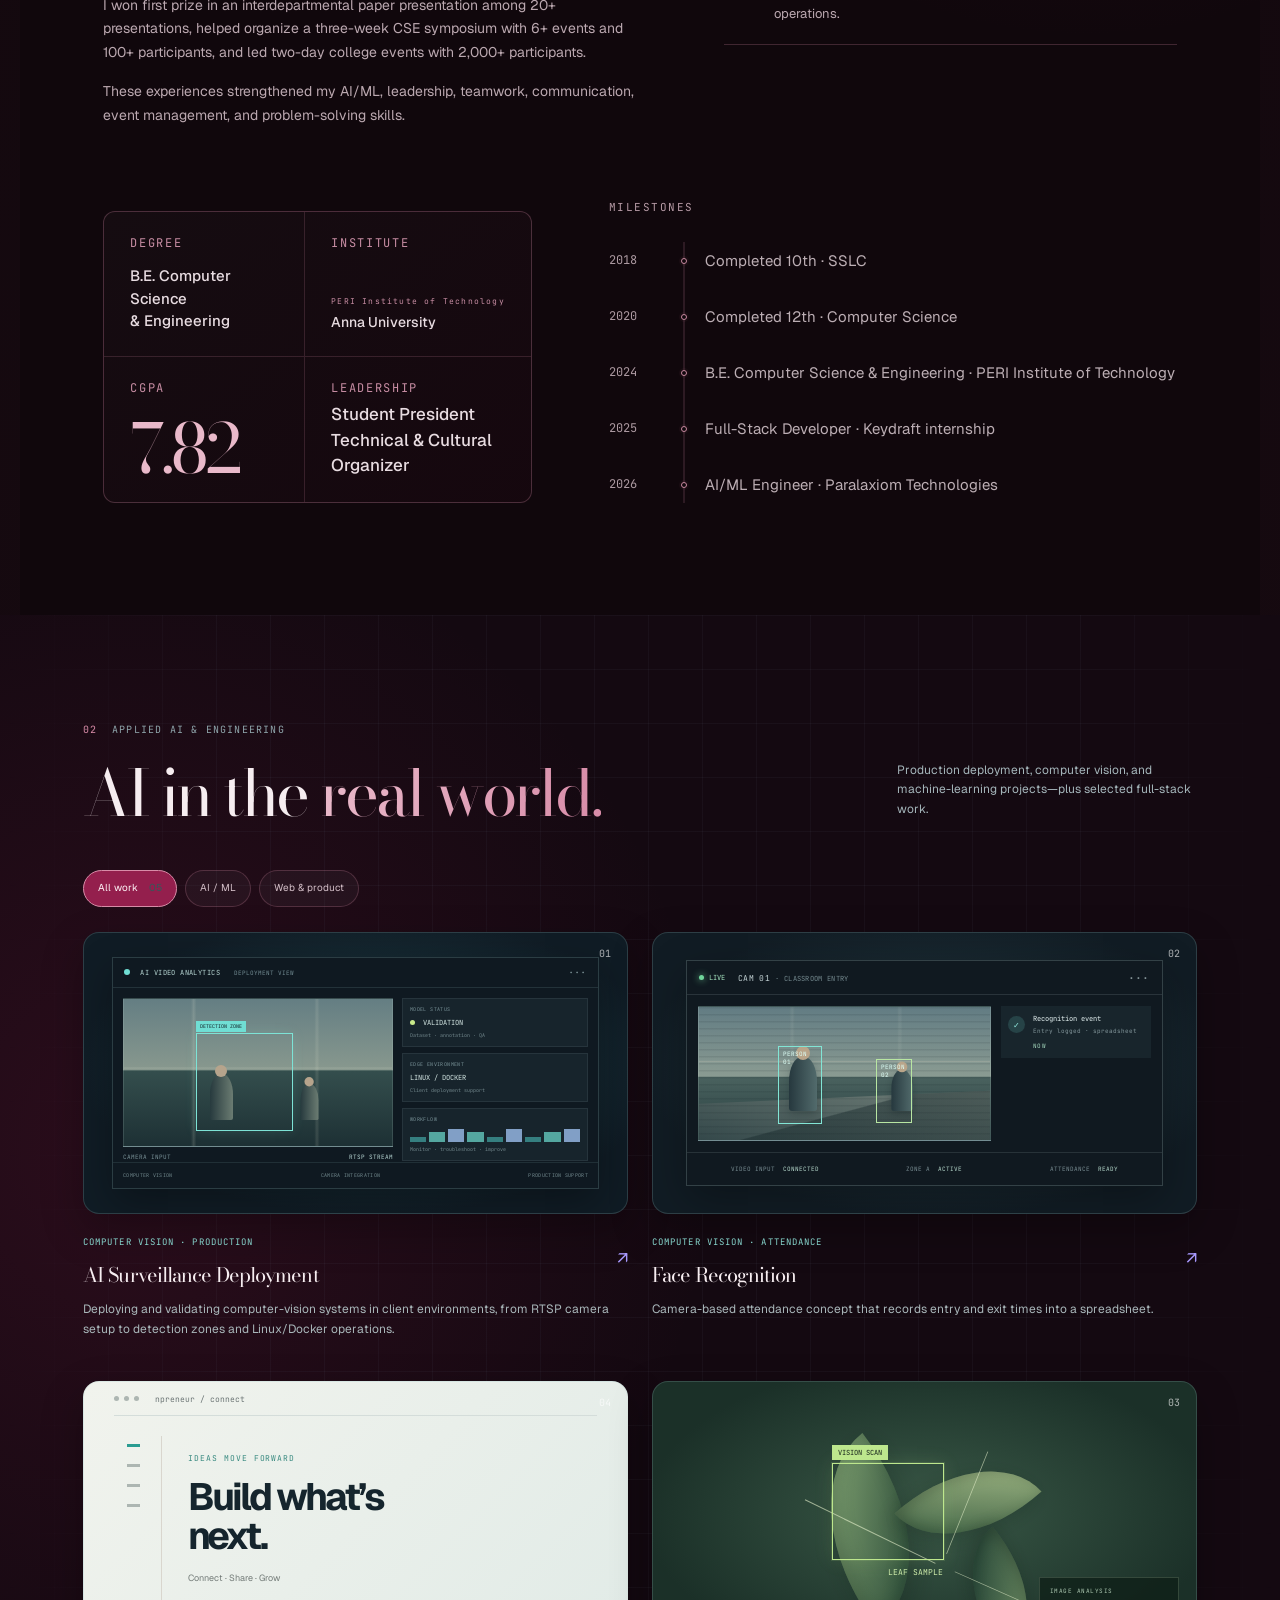
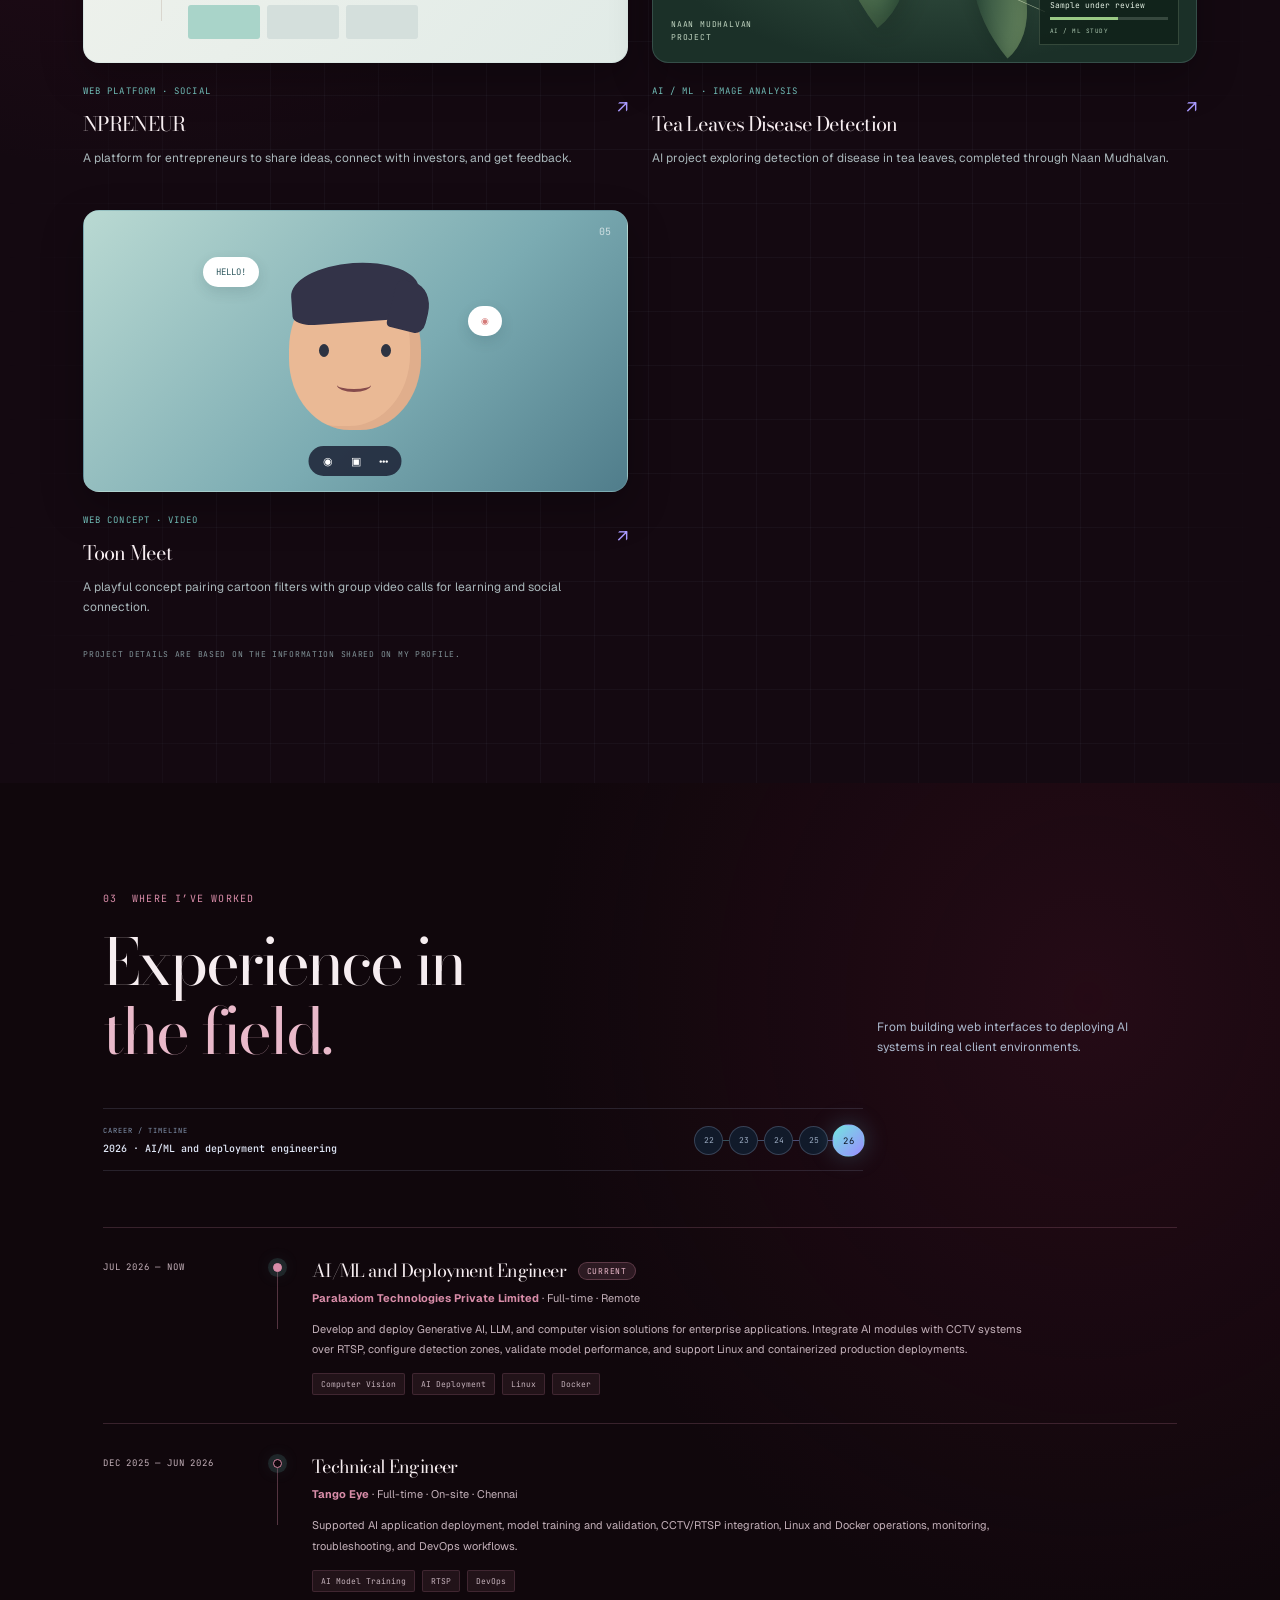
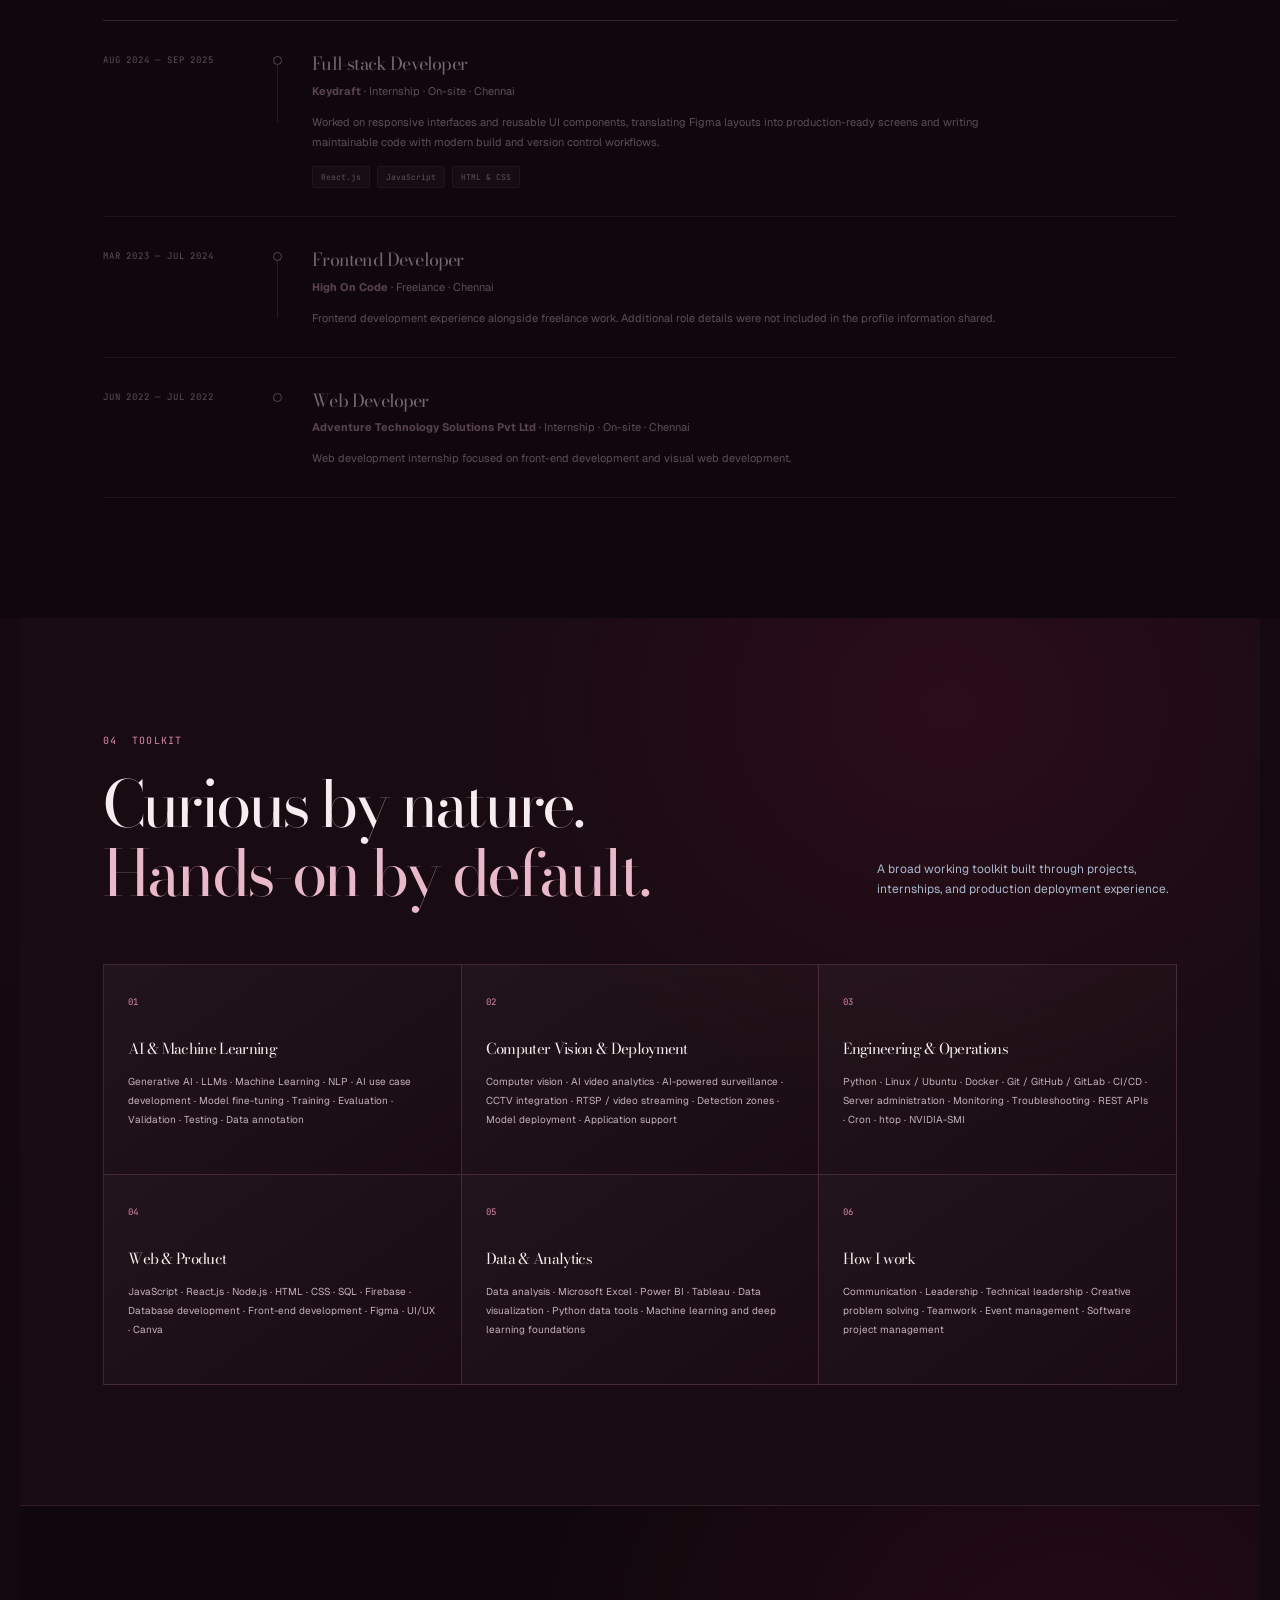
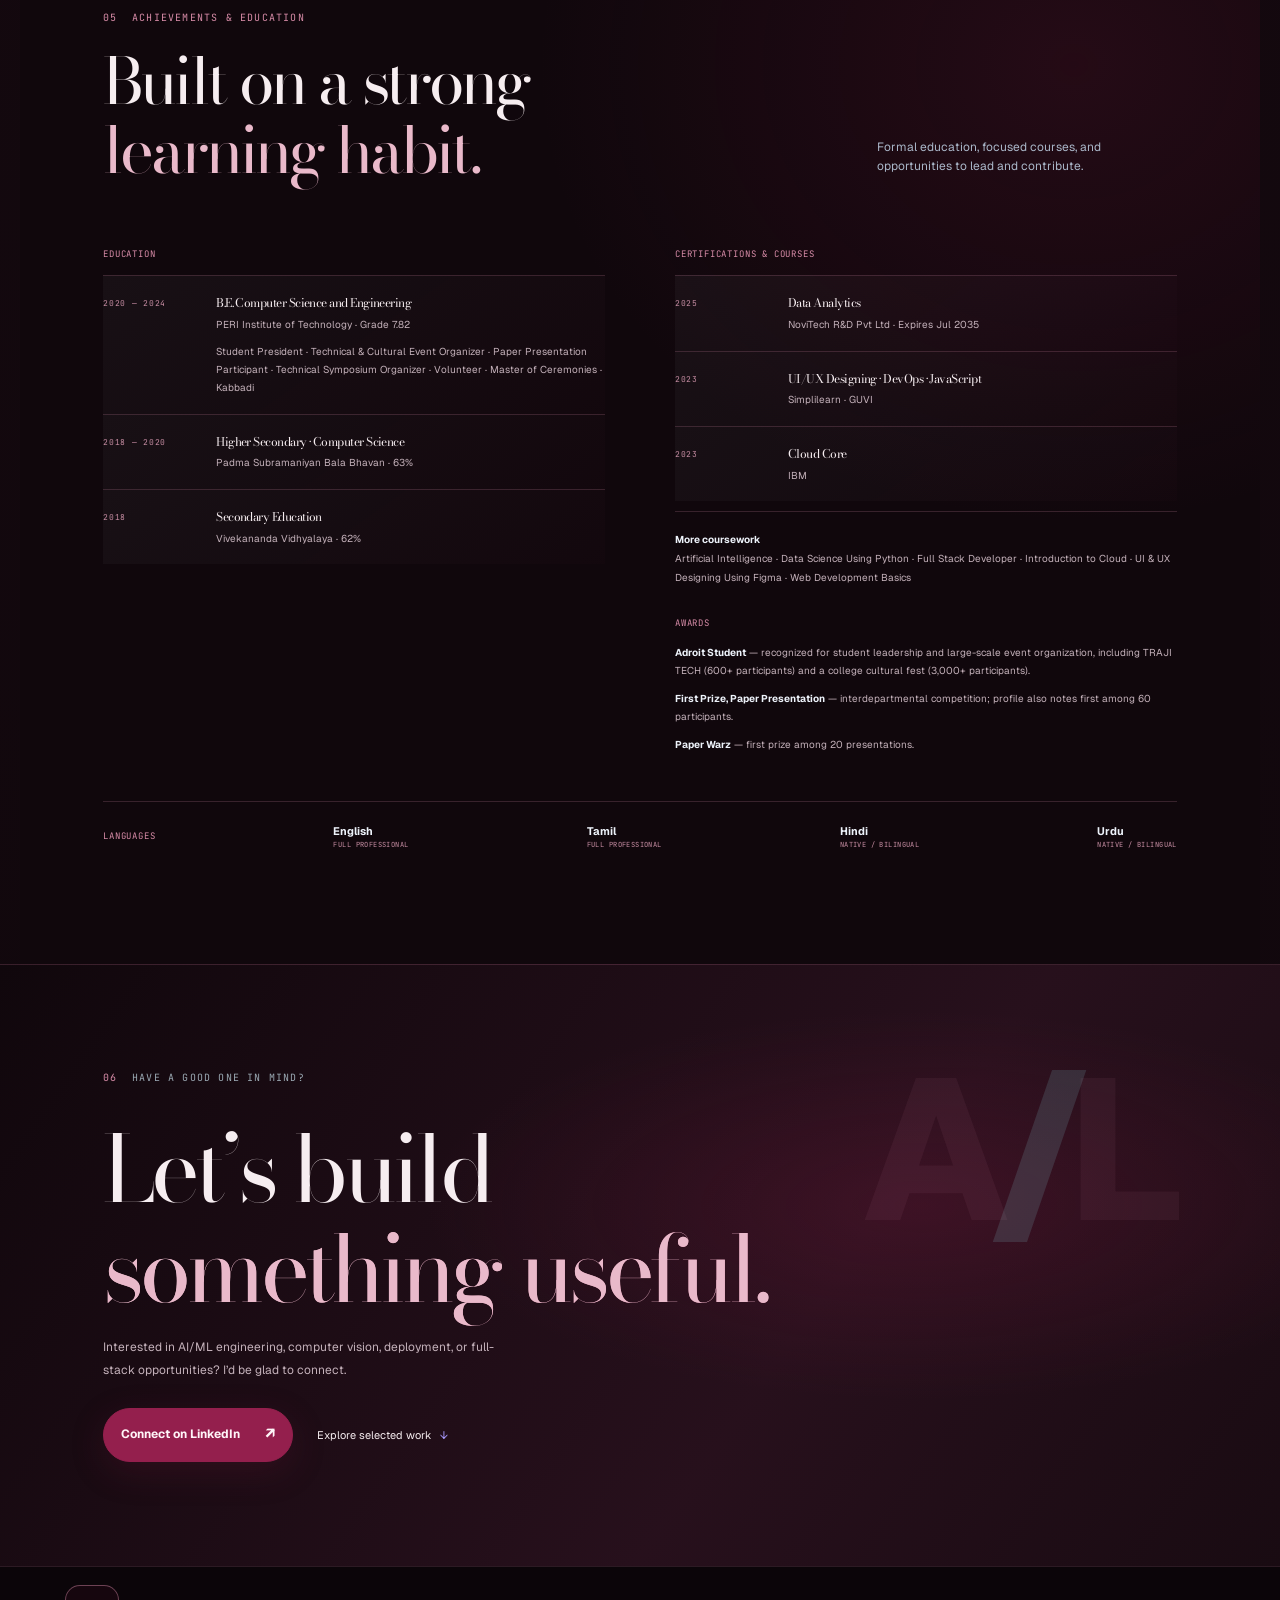
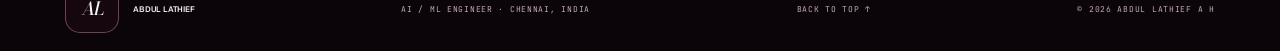
==== commit f749236e: "Improve degree card line wrapping" ====
--- a/Abdul Lathief Portfolio.html
+++ b/Abdul Lathief Portfolio.html
@@ -70,8 +70,8 @@
       </div>
       <div class="about-bottom-grid">
         <article class="about-degree-card">
-          <div><span>DEGREE</span><b>B.E. Computer Science<br>&amp; Engineering</b></div>
-          <div><span>INSTITUTE</span><b>PERI Institute of Technology<br>Anna University</b></div>
+          <div><span>DEGREE</span><b class="about-degree-name">B.E. Computer Science<br>&amp; Engineering</b></div>
+          <div><span>INSTITUTE</span><b class="about-institute-name"><span>PERI Institute of Technology</span><br>Anna University</b></div>
           <div class="about-cgpa"><span>CGPA</span><strong>7.82</strong></div>
           <div><span>LEADERSHIP</span><b>Student President<br>Technical &amp; Cultural Organizer</b></div>
         </article>
--- a/styles.css
+++ b/styles.css
@@ -350,3 +350,47 @@
 .about-milestones{min-width:0}.about-milestone-label{margin:0 0 18px}.about-milestones ol{position:relative;display:grid;gap:0;margin:0;padding:0;list-style:none}.about-milestones ol:before{content:"";position:absolute;left:63px;top:10px;bottom:12px;width:1px;background:linear-gradient(180deg,rgba(216,140,168,.72),rgba(216,140,168,.18))}.about-milestones li{position:relative;display:grid;grid-template-columns:44px 12px minmax(0,1fr);gap:14px;align-items:center;min-height:33px}.about-milestones time{color:#bba8b0;font:400 8px var(--mono)}.milestone-dot{z-index:1;width:5px;height:5px;border:1px solid #e9b9ca;border-radius:50%;background:#10070c;box-shadow:0 0 8px rgba(216,140,168,.25)}.about-milestones p{margin:0;color:#d0c0c7;font-size:10px;line-height:1.5}
 @media(max-width:900px){.about-top-grid{grid-template-columns:1fr;gap:28px}.about-copy{max-width:760px}.about-bottom-grid{grid-template-columns:1fr 1fr;gap:30px;margin-top:44px}}
 @media(max-width:640px){.about-title{font-size:clamp(34px,9vw,46px);margin:22px 0 28px}.about-title br{display:none}.about-top-grid{gap:22px}.about-copy p{font-size:12px}.about-copy .about-lead{font-size:17px}.about-principle{padding:13px 0}.about-principle h3{font-size:13px}.about-principle p{font-size:10px}.about-bottom-grid{grid-template-columns:1fr;gap:30px;margin-top:34px}.about-degree-card>div{min-height:84px;padding:13px}.about-degree-card b{font-size:9px}.about-milestones ol:before{left:57px}.about-milestones li{grid-template-columns:38px 12px minmax(0,1fr);gap:13px;min-height:36px}.about-milestones p{font-size:10px}}
+.about-copy{text-align:left}
+.about-copy .about-lead{font:400 clamp(17px,1.75vw,22px)/1.42 "Bodoni Moda",Georgia,serif;letter-spacing:-.025em;color:#e8dce1}
+.about-copy p:not(.about-lead){font:400 11px/1.72 var(--sans);color:#bba8b0;margin-bottom:13px}
+.about-copy .about-lead em{font:italic 500 1.02em/1 "Bodoni Moda",Georgia,serif;color:#e9b9ca}
+.about-milestones ol:before{left:76px;top:9px;bottom:10px;background:rgba(216,140,168,.38)}
+.about-milestones li{grid-template-columns:54px 14px minmax(0,1fr);gap:15px;min-height:38px}
+.about-milestones time{font-size:8px;color:#c4b1ba;white-space:nowrap}
+.milestone-dot{width:6px;height:6px;border-color:#d88ca8;background:#10070c;box-shadow:0 0 0 2px rgba(216,140,168,.07)}
+.about-milestones p{font-size:10px;color:#d0c0c7}
+@media(max-width:640px){.about-copy .about-lead{font-size:18px;line-height:1.42}.about-copy p:not(.about-lead){font-size:11px}.about-milestones ol:before{left:61px}.about-milestones li{grid-template-columns:42px 14px minmax(0,1fr);gap:12px;min-height:37px}.about-milestones p{font-size:10px}}
+.about-milestone-label{font:400 8px/1.2 var(--mono);letter-spacing:.14em;color:#b79ba6}
+.about-milestones ol:before{width:1px;background:rgba(216,140,168,.3)}
+.about-milestones li{min-height:38px;gap:14px}
+.about-milestones time{font:400 8px/1.35 var(--mono);letter-spacing:.02em;color:#ad9aa2}
+.about-milestones p{font:400 9px/1.5 var(--sans);color:#bcaeb4}
+.milestone-dot{width:6px;height:6px;border:1px solid #c889a0;box-shadow:0 0 0 2px rgba(216,140,168,.045)}
+@media(max-width:640px){.about-milestones li{min-height:36px;gap:12px}.about-milestones time{font-size:8px}.about-milestones p{font-size:9px}}
+.about-copy .about-lead{font-size:clamp(22px,1.75vw,30px);line-height:1.36}
+.about-copy p:not(.about-lead){font-size:clamp(14px,1vw,17px);line-height:1.68;margin-bottom:16px}
+.about-principles{border-top-color:rgba(216,140,168,.28)}
+.about-principle{position:relative;grid-template-columns:34px 1fr;gap:16px;padding:19px 0;border-bottom-color:rgba(216,140,168,.24)}
+.about-principle:before{content:"";position:absolute;top:-1px;left:0;width:70px;height:1px;background:#d88ca8}
+.about-principle>span{font-size:10px;color:#c78da3}
+.about-principle h3{font:400 clamp(21px,1.65vw,29px)/1.2 "Bodoni Moda",Georgia,serif;letter-spacing:-.035em;color:#f0e7eb}
+.about-principle p{font-size:clamp(13px,.9vw,16px);line-height:1.6;color:#bba8b0}
+@media(max-width:640px){.about-copy .about-lead{font-size:21px;line-height:1.4}.about-copy p:not(.about-lead){font-size:13px;line-height:1.65}.about-principle{grid-template-columns:25px 1fr;gap:12px;padding:15px 0}.about-principle h3{font-size:21px}.about-principle p{font-size:13px}}
+.about-degree-card>div{min-height:145px;padding:23px 26px}
+.about-degree-card>div>span{font-size:12px;letter-spacing:.14em}
+.about-degree-card b{font-size:17px;line-height:1.5}
+.about-degree-card .about-cgpa strong{font-size:68px}
+.about-milestone-label{font-size:11px;letter-spacing:.14em}
+.about-milestones li{min-height:56px}
+.about-milestones time{font-size:12px}
+.about-milestones p{font-size:15px;line-height:1.55}
+@media(max-width:640px){.about-degree-card>div{min-height:100px;padding:15px}.about-degree-card>div>span{font-size:9px}.about-degree-card b{font-size:12px}.about-degree-card .about-cgpa strong{font-size:46px}.about-milestone-label{font-size:9px}.about-milestones li{min-height:42px}.about-milestones time{font-size:9px}.about-milestones p{font-size:11px}}
+.about-degree-card .about-degree-name{font-size:15px;line-height:1.5}
+.about-degree-card .about-institute-name{font-size:14px;line-height:1.6}
+.about-institute-name span{white-space:nowrap}
+@media(max-width:640px){.about-degree-card .about-degree-name,.about-degree-card .about-institute-name{font-size:11px}.about-institute-name span{white-space:normal}}
+.about-milestones{--milestone-date-col:54px;--milestone-marker-col:14px;--milestone-gap:14px}
+.about-milestones ol:before{left:calc(var(--milestone-date-col) + var(--milestone-gap) + var(--milestone-marker-col)/2);transform:translateX(-50%)}
+.about-milestones li{grid-template-columns:var(--milestone-date-col) var(--milestone-marker-col) minmax(0,1fr);gap:var(--milestone-gap)}
+.about-milestones .milestone-dot{grid-column:2;justify-self:center;position:relative;z-index:2;background:#10070c}
+@media(max-width:640px){.about-milestones{--milestone-date-col:42px;--milestone-marker-col:14px;--milestone-gap:12px}}
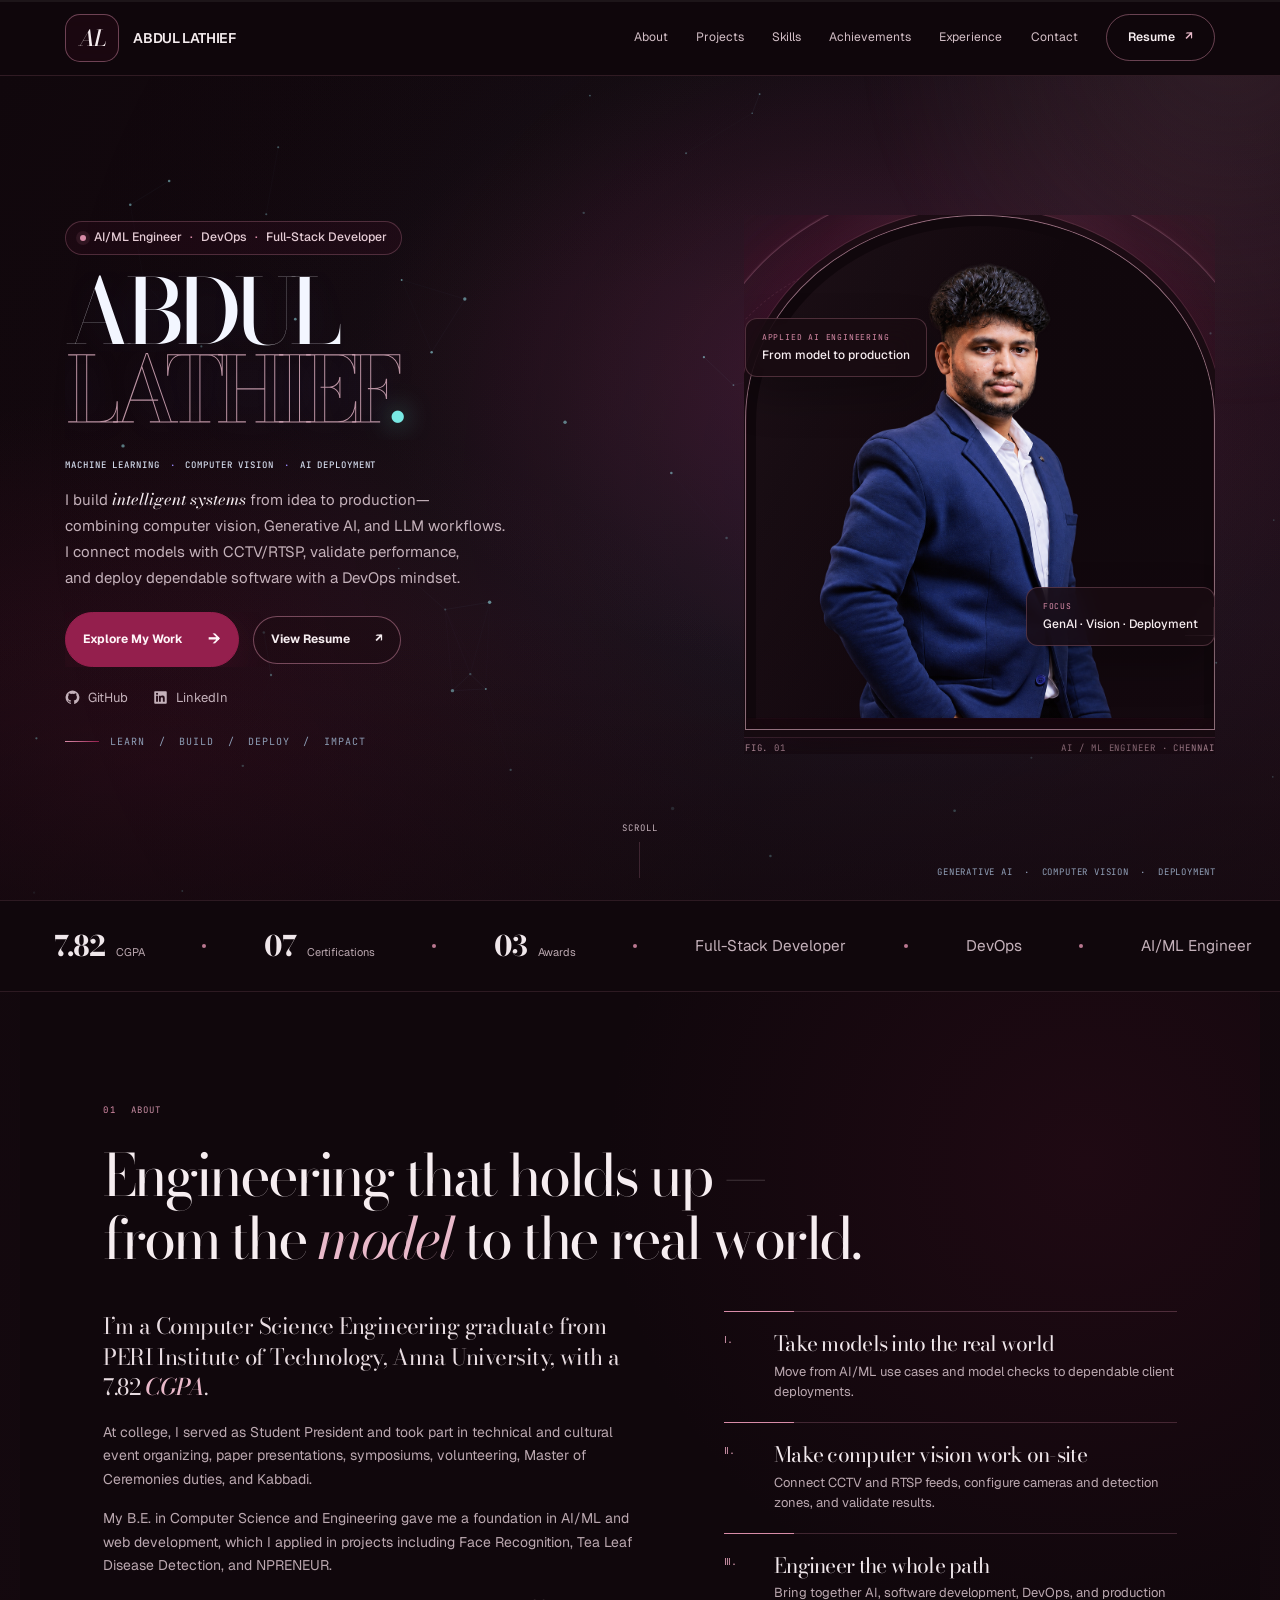
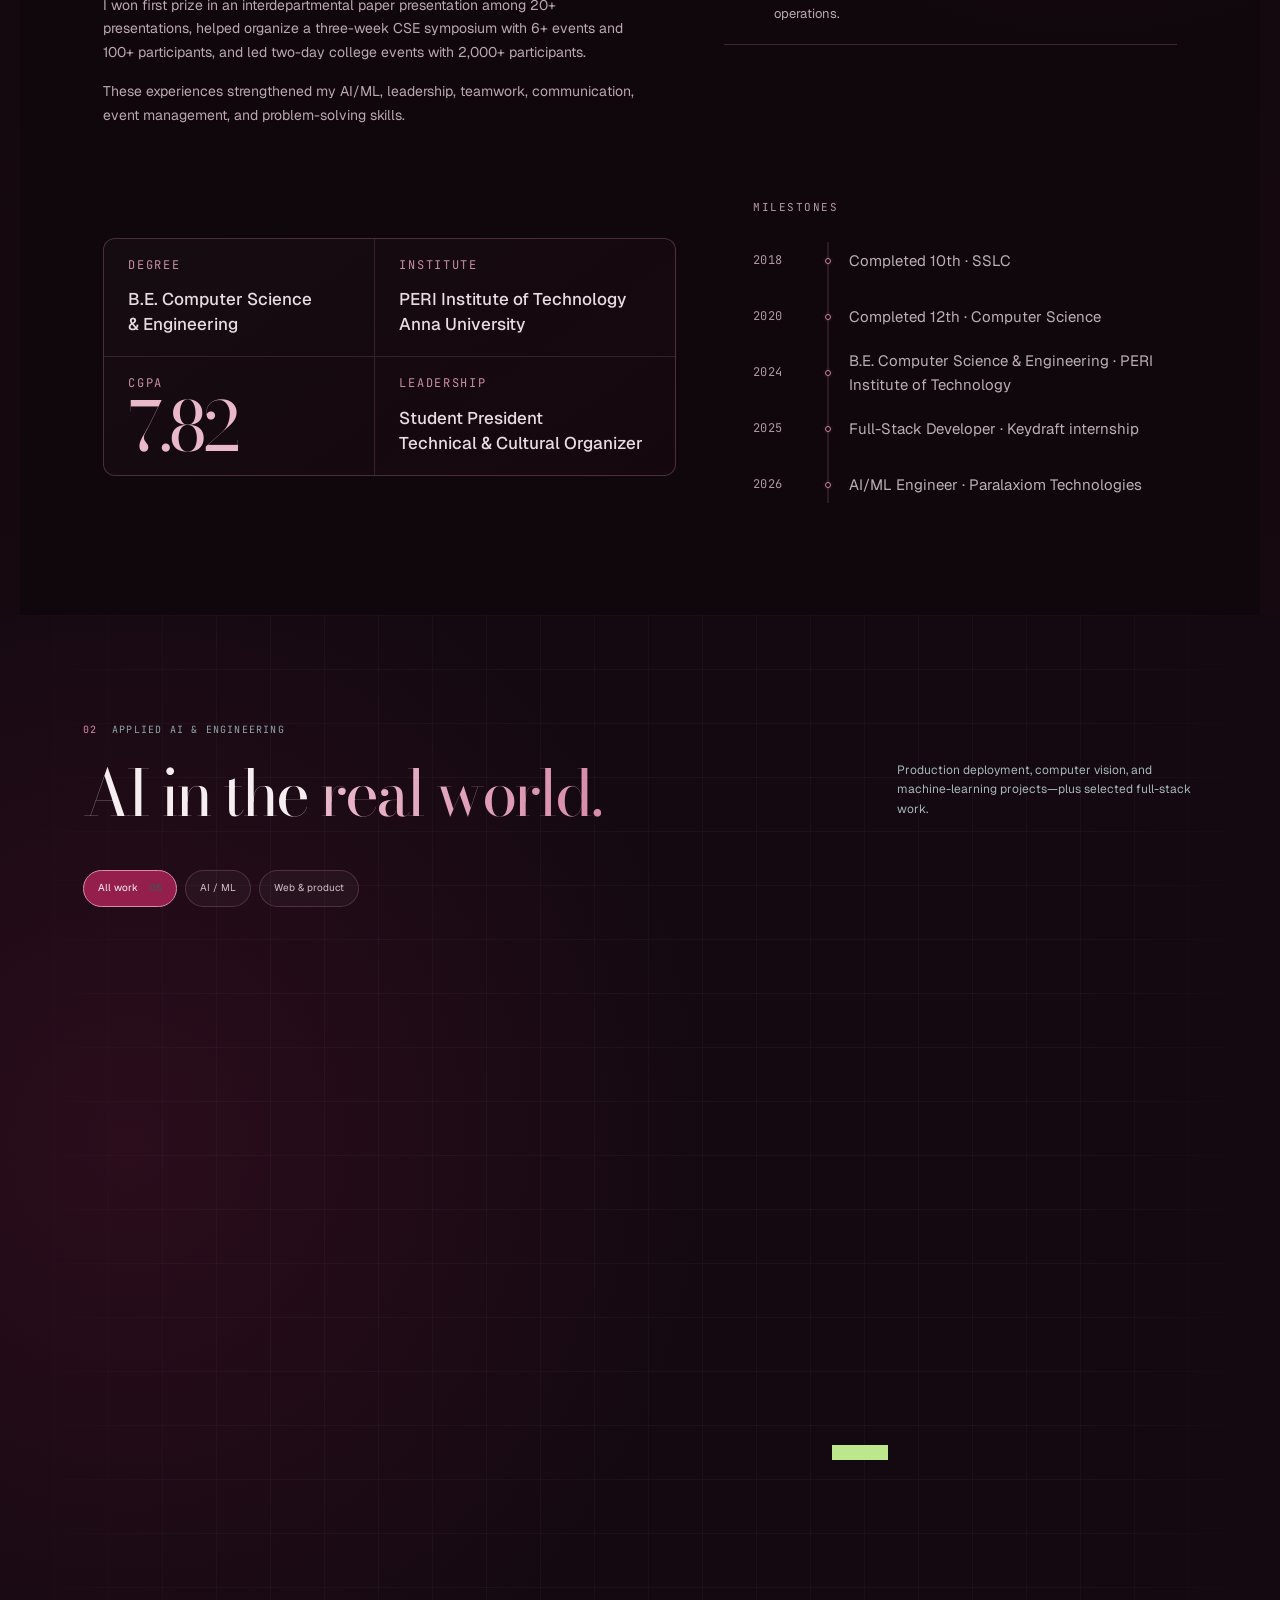
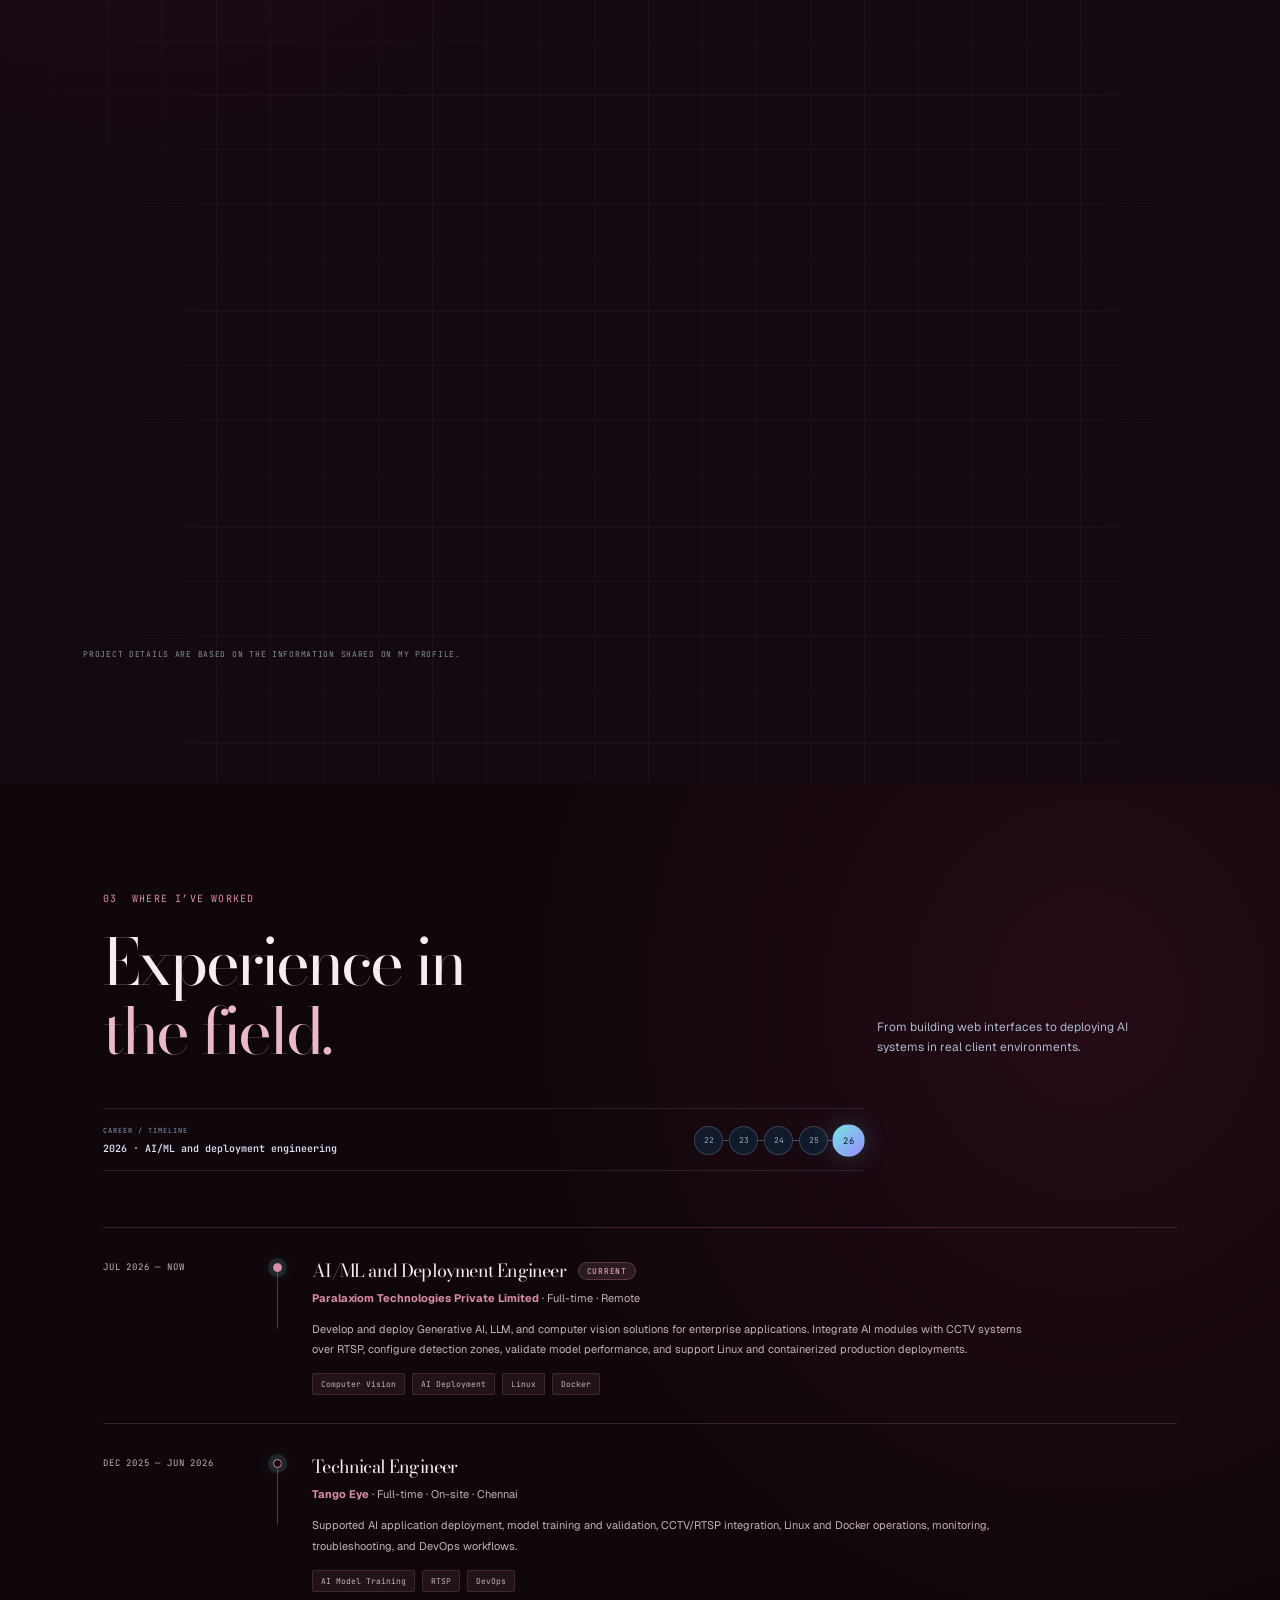
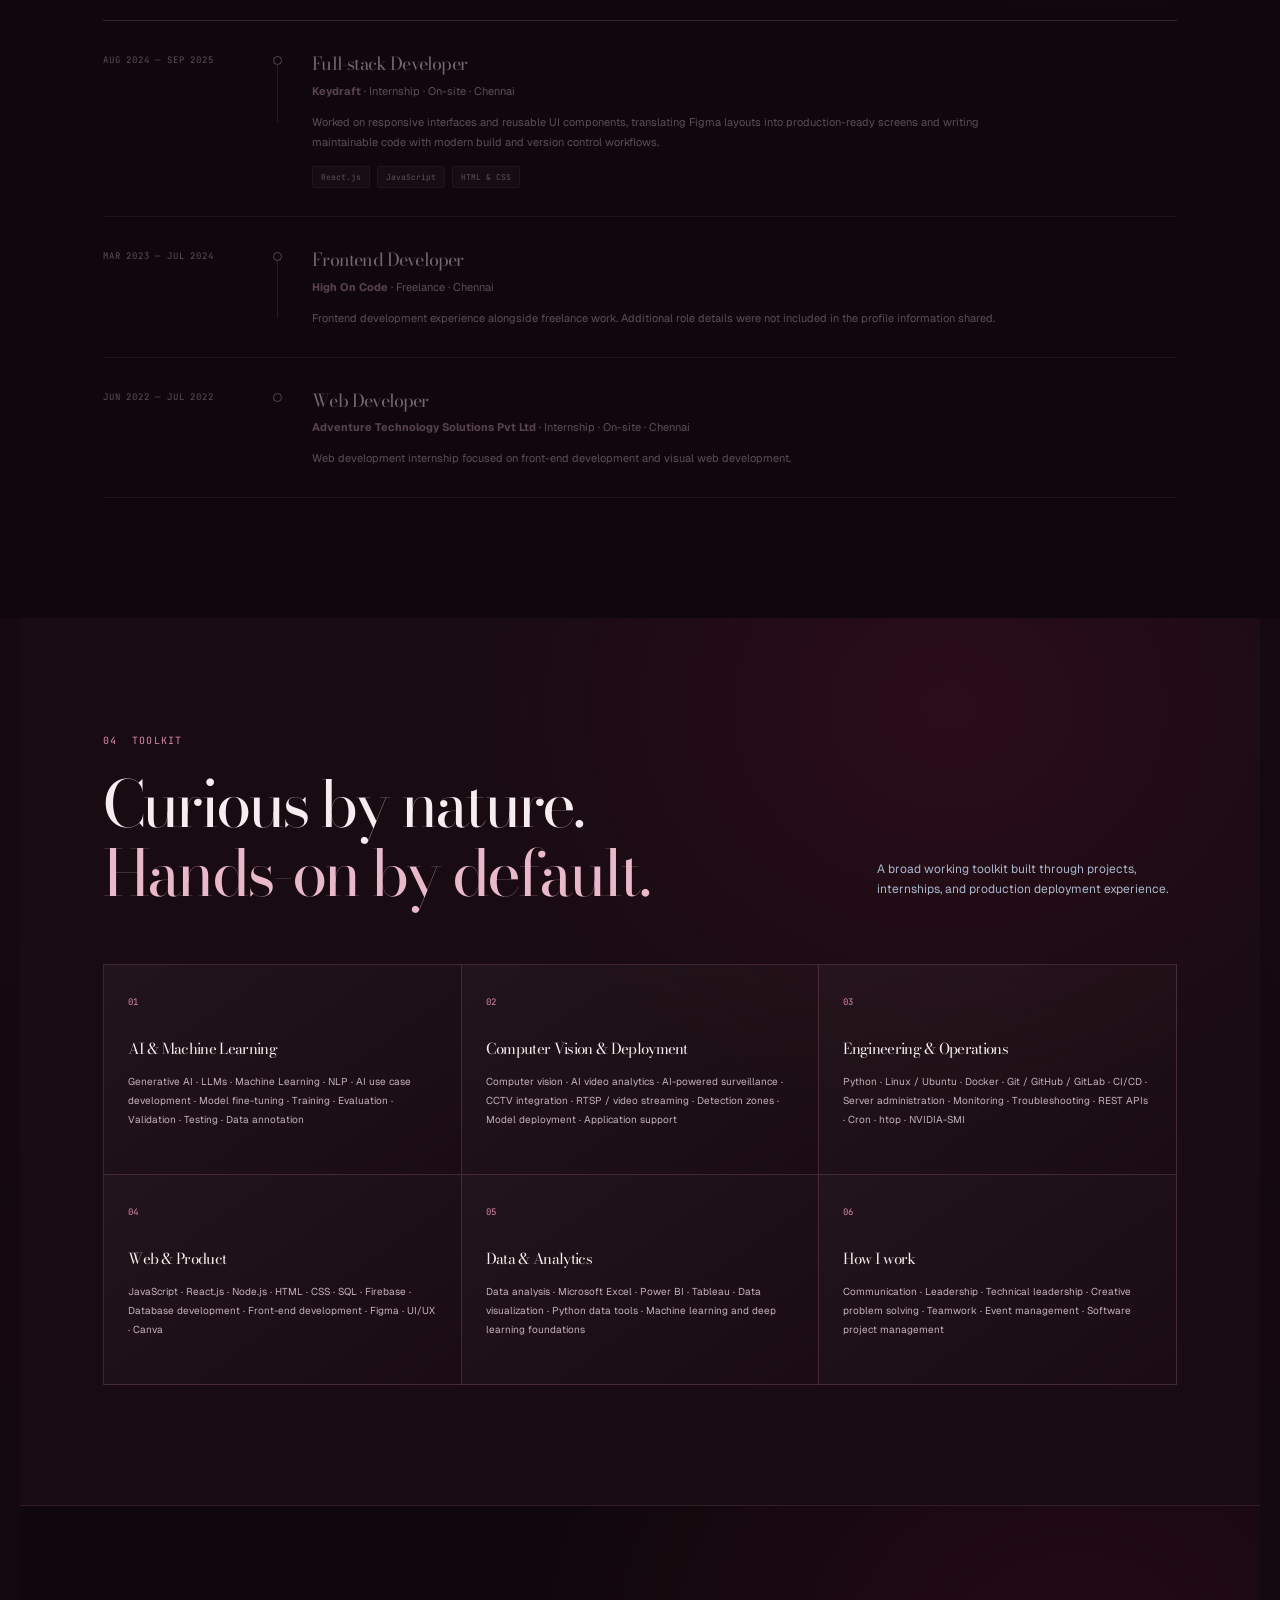
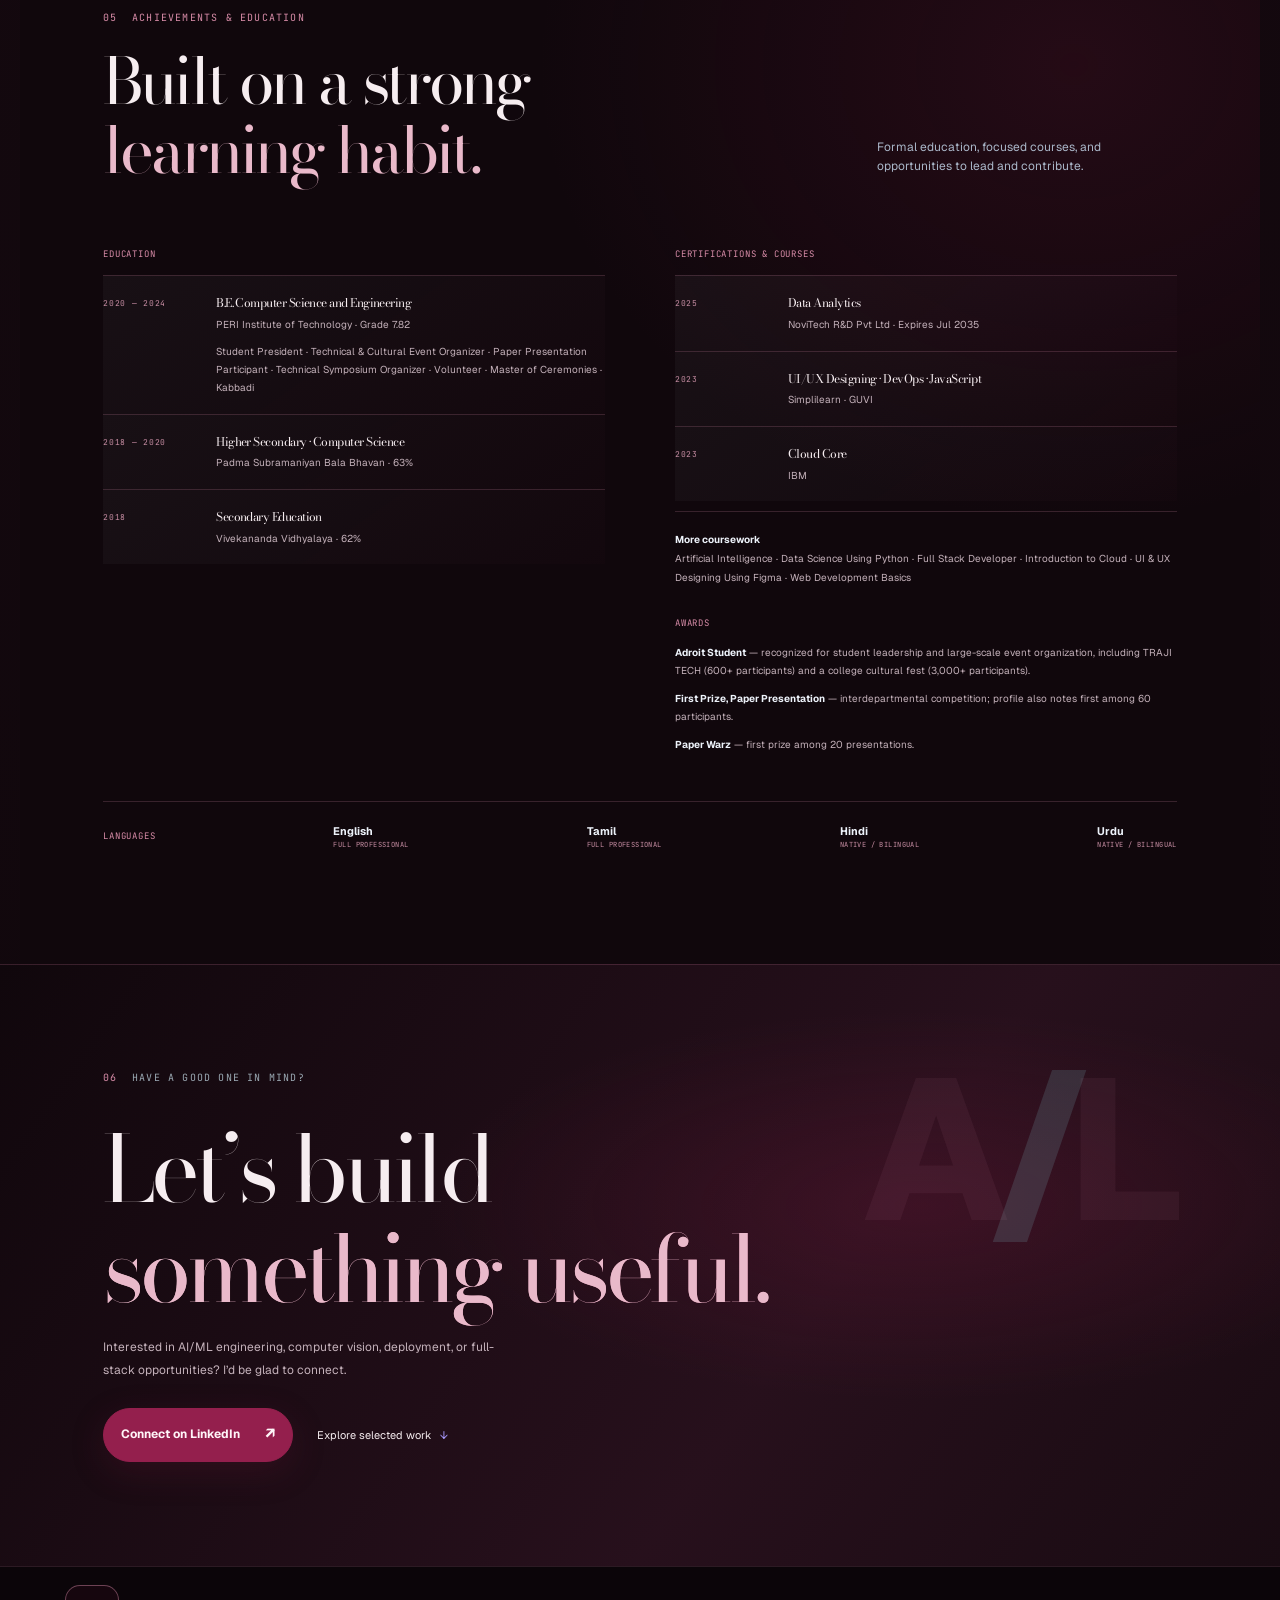
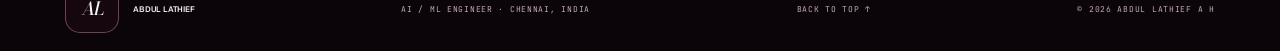
==== commit 76c04594: "Blend portrait cutout into hero background" ====
--- a/Abdul Lathief Portfolio.html
+++ b/Abdul Lathief Portfolio.html
@@ -38,7 +38,7 @@
       </div>
       <figure class="hero-portrait hero-enter hero-enter-4">
         <div class="portrait-frame">
-          <img src="assets/images/abdul-lathief-portrait.png" width="1199" height="1312" alt="Abdul Lathief in a navy suit against a burgundy AI network background" fetchpriority="high" decoding="async">
+          <img src="assets/images/abdul-lathief-cutout.png" width="1199" height="1312" alt="Abdul Lathief in a navy suit" fetchpriority="high" decoding="async">
           <span class="portrait-corner portrait-corner-tl" aria-hidden="true"></span>
           <span class="portrait-corner portrait-corner-br" aria-hidden="true"></span>
         </div>
--- a/styles.css
+++ b/styles.css
@@ -389,6 +389,22 @@
 .about-degree-card .about-institute-name{font-size:14px;line-height:1.6}
 .about-institute-name span{white-space:nowrap}
 @media(max-width:640px){.about-degree-card .about-degree-name,.about-degree-card .about-institute-name{font-size:11px}.about-institute-name span{white-space:normal}}
+.about-bottom-grid{grid-template-columns:minmax(0,1fr) minmax(0,1fr)}
+.about-degree-card{grid-template-columns:1fr 1fr}
+.about-degree-card>div{min-height:118px;padding:18px 24px}
+.about-degree-card .about-degree-name,.about-degree-card .about-institute-name{font-size:17px;line-height:1.5}
+.about-institute-name span{font:inherit;letter-spacing:inherit;color:inherit;white-space:nowrap}
+@media(max-width:900px){.about-bottom-grid{grid-template-columns:1fr}}
+.hero-portrait:before{inset:-7% -10% -6%;border:1px solid rgba(216,140,168,.3);border-radius:50% 50% 0 0/38% 38% 0 0;transform:none;background:radial-gradient(ellipse at 50% 34%,rgba(216,140,168,.2),rgba(110,23,56,.09) 47%,rgba(16,7,12,0) 74%);box-shadow:0 0 0 1px rgba(216,140,168,.08),0 0 88px rgba(148,31,77,.22)}
+.portrait-frame{width:100%;aspect-ratio:1199/1312;border-radius:50% 50% 0 0/40% 40% 0 0;padding:10px;border:1px solid rgba(233,185,202,.56);background:radial-gradient(ellipse at 50% 38%,rgba(148,31,77,.24),transparent 64%),linear-gradient(180deg,#24101c 0%,rgba(25,11,18,.9) 48%,#10070c 100%);box-shadow:0 0 0 7px rgba(16,7,12,.82),0 0 0 8px rgba(216,140,168,.14),0 34px 86px rgba(0,0,0,.54),0 0 64px rgba(148,31,77,.25)}
+.portrait-frame img{position:relative;z-index:0;object-fit:contain;object-position:center bottom;transform:scale(1.04);transform-origin:50% 100%;border-radius:inherit;filter:drop-shadow(0 26px 40px rgba(0,0,0,.48)) drop-shadow(0 0 28px rgba(148,31,77,.24))}
+.portrait-frame:after{inset:10px;z-index:1;border-radius:inherit;background:linear-gradient(180deg,rgba(16,7,12,.01) 54%,rgba(16,7,12,.22) 100%),linear-gradient(115deg,rgba(216,140,168,.07),transparent 48%)}
+.portrait-caption{width:100%;color:#d3a8b8}
+@media(max-width:680px){.portrait-frame{aspect-ratio:1199/1312;padding:8px}.portrait-frame:after{inset:8px}.hero-portrait:before{inset:-5% -7% -4%}}
+@media(max-width:640px){.about-degree-card>div{min-height:100px;padding:15px}.about-degree-card .about-degree-name,.about-degree-card .about-institute-name{font-size:11px}.about-institute-name span{white-space:normal}}
+.about-bottom-grid{grid-template-columns:minmax(0,1.15fr) minmax(0,.85fr)}
+.about-degree-card{width:100%;grid-template-columns:minmax(0,.95fr) minmax(0,1.05fr)}
+@media(max-width:900px){.about-bottom-grid{grid-template-columns:1fr}}
 .about-milestones{--milestone-date-col:54px;--milestone-marker-col:14px;--milestone-gap:14px}
 .about-milestones ol:before{left:calc(var(--milestone-date-col) + var(--milestone-gap) + var(--milestone-marker-col)/2);transform:translateX(-50%)}
 .about-milestones li{grid-template-columns:var(--milestone-date-col) var(--milestone-marker-col) minmax(0,1fr);gap:var(--milestone-gap)}
